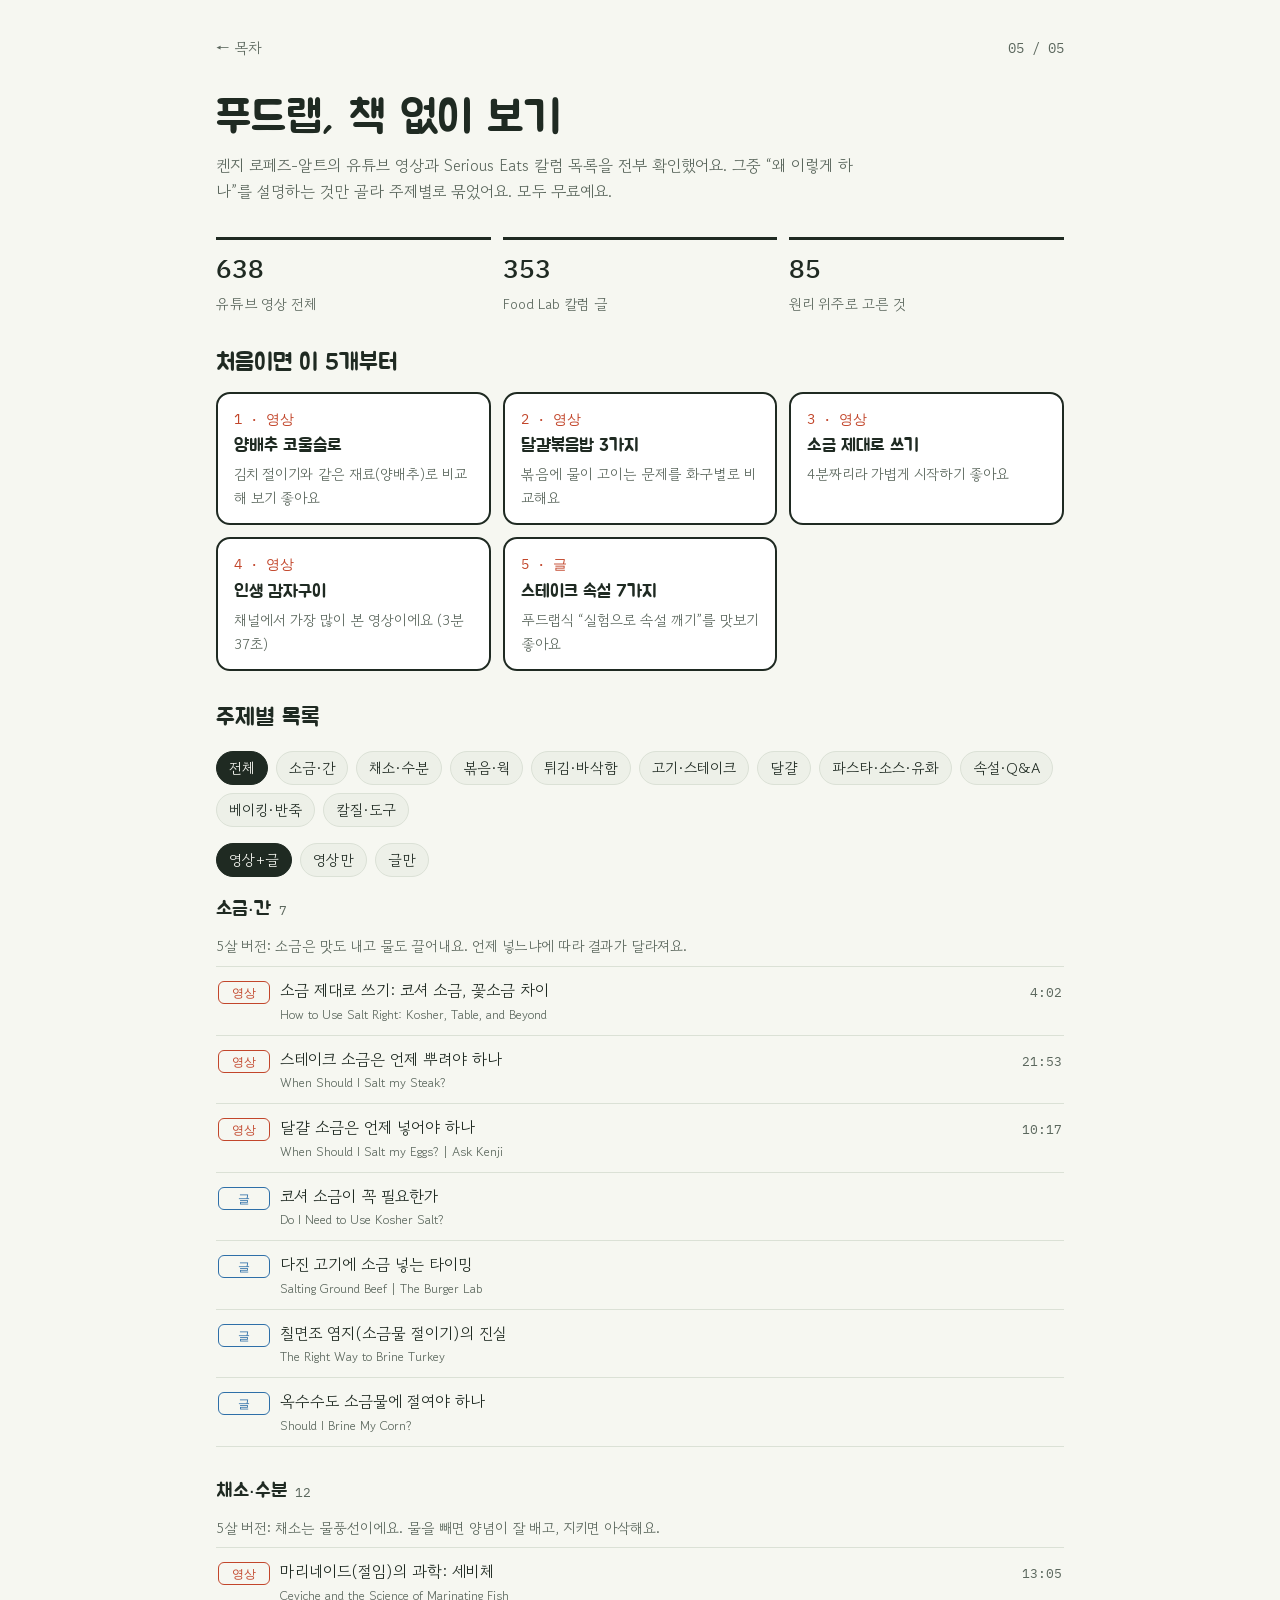
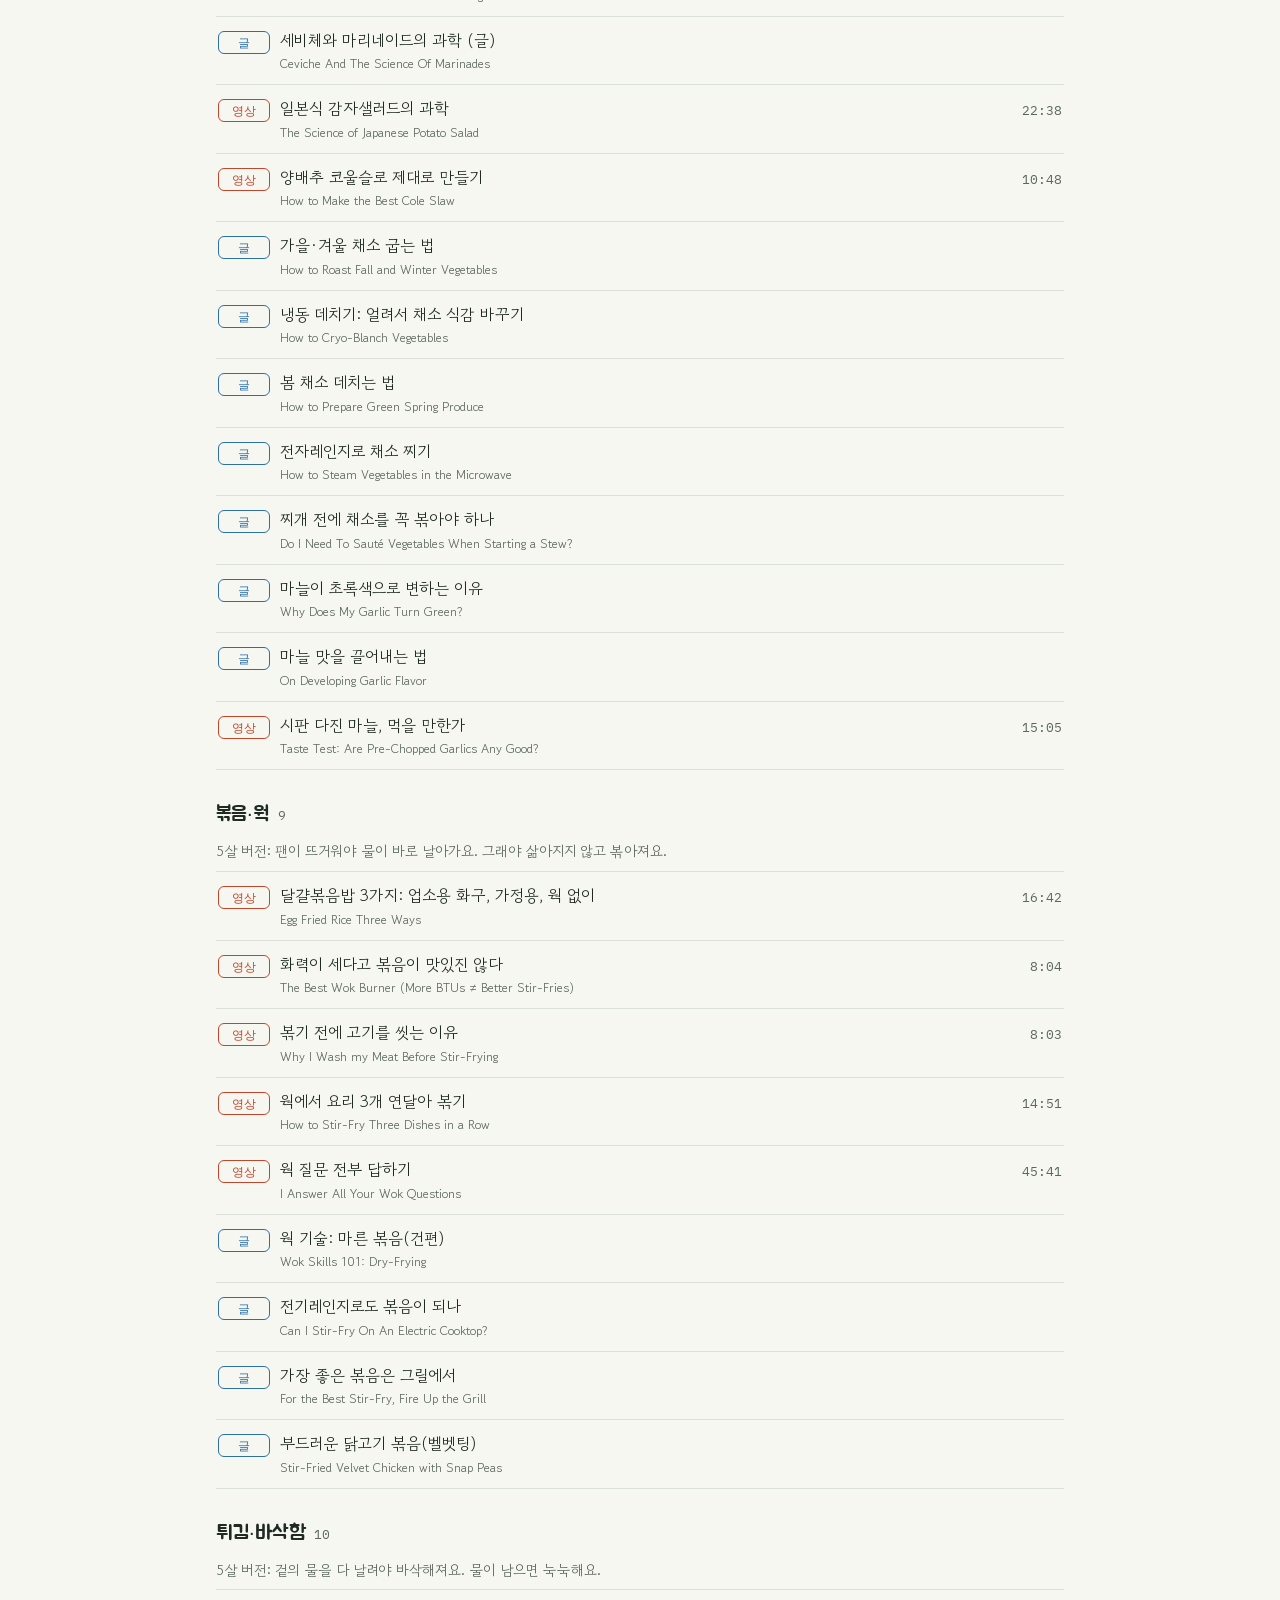
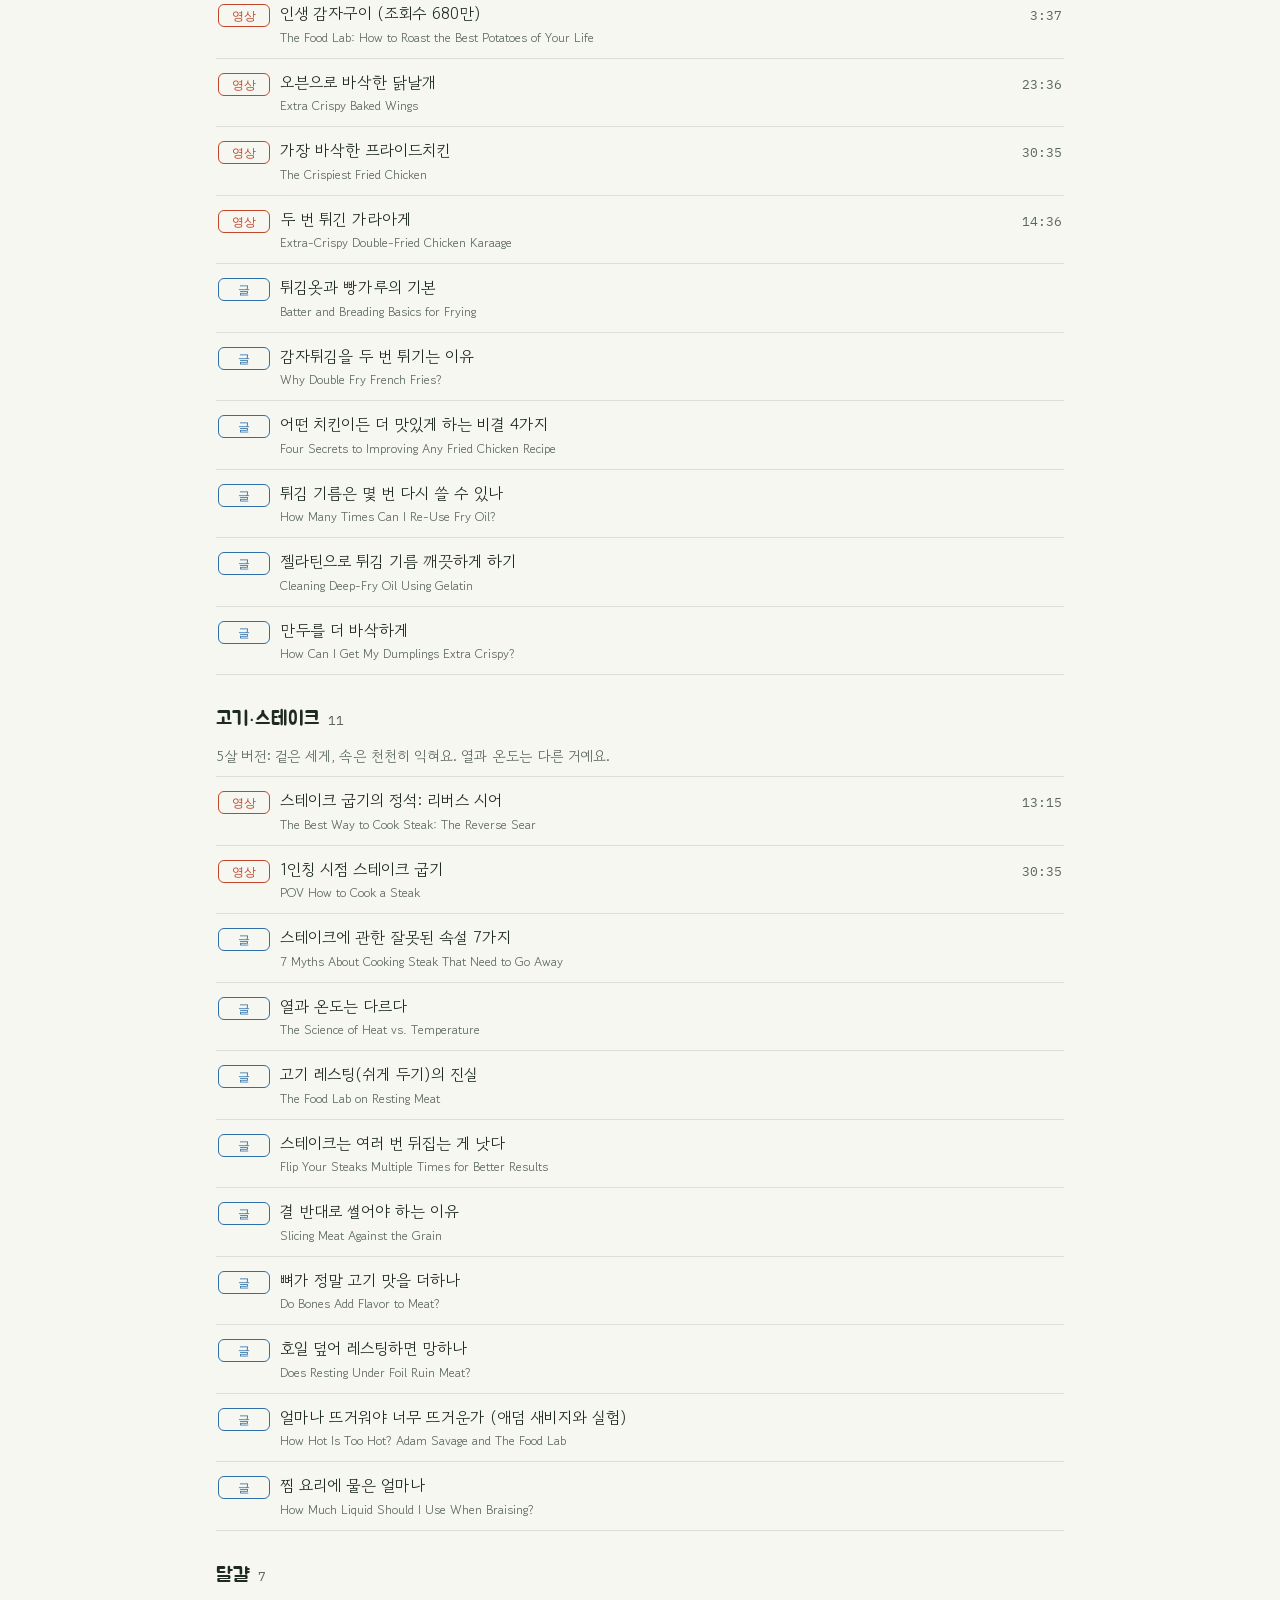
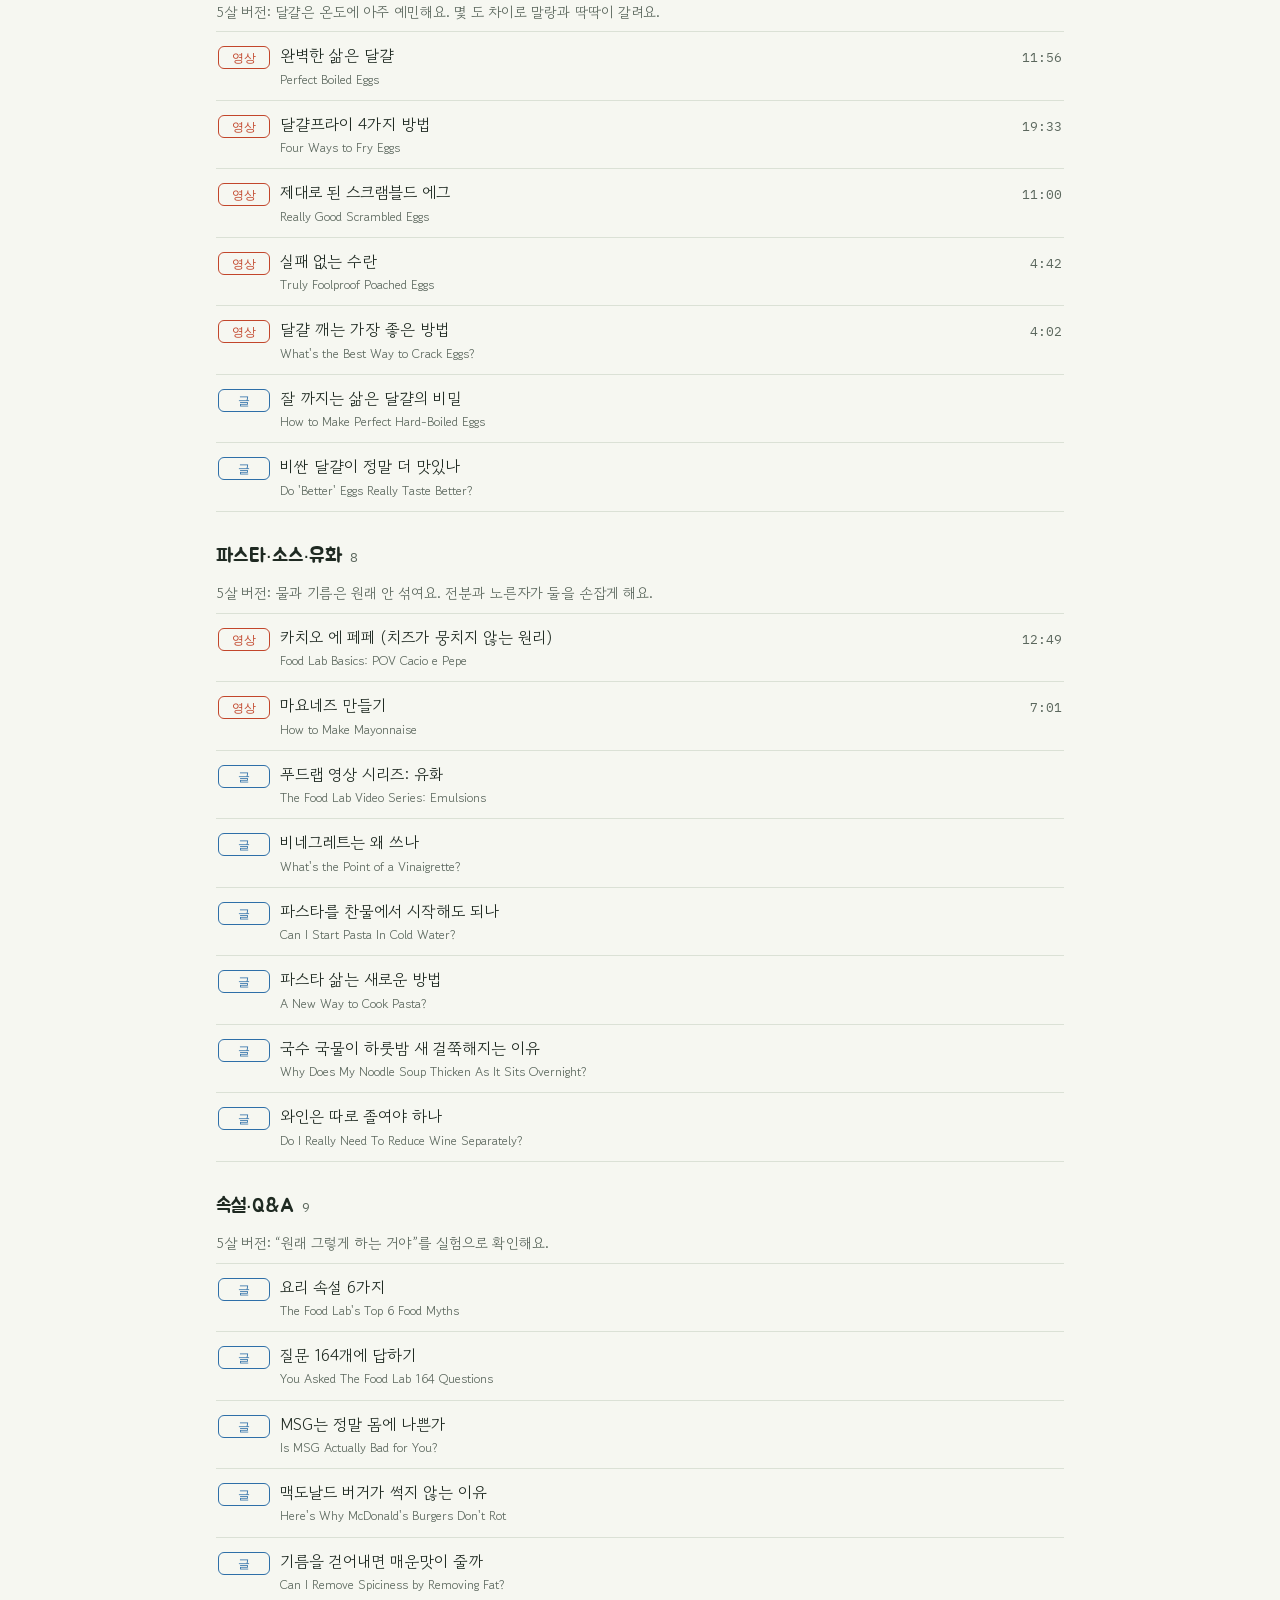
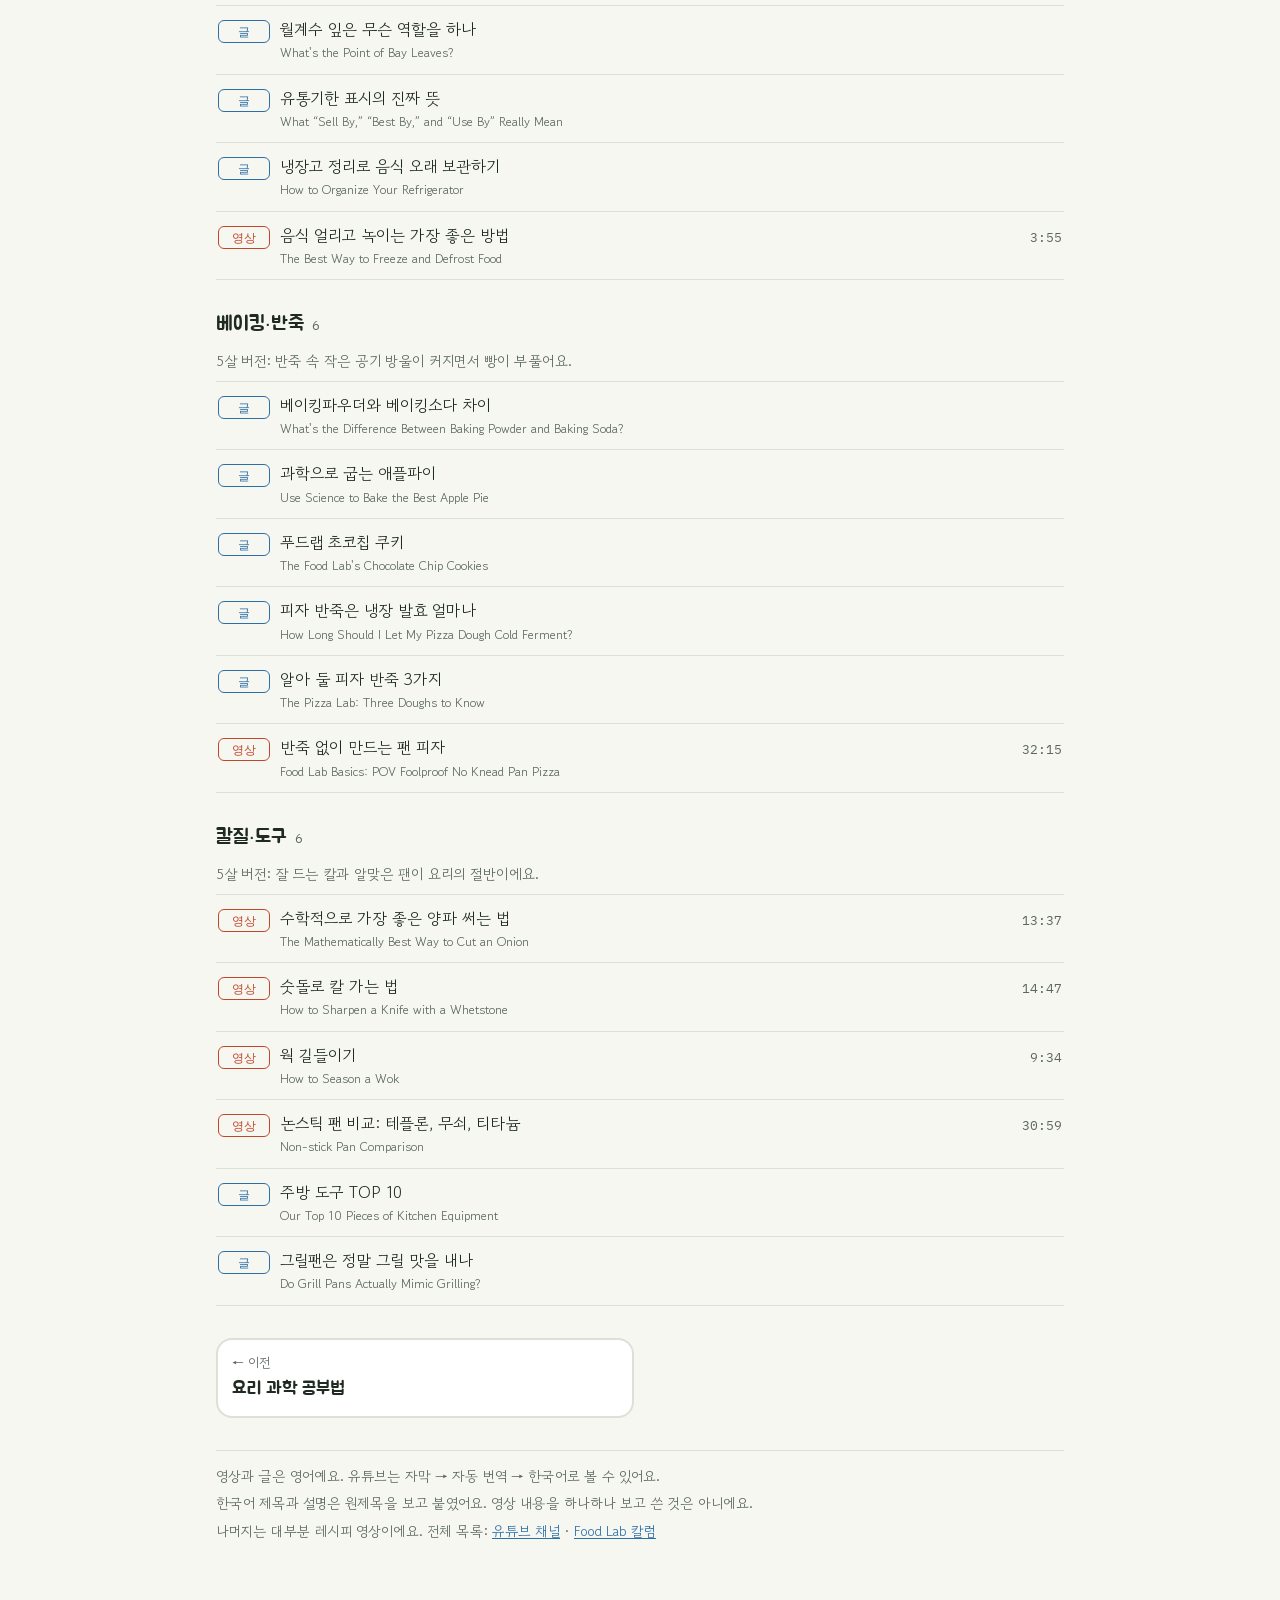
==== foodlab-map.html @ 2b9cdf07 "Turn notes into an ELI5 food science site" ====
<!doctype html>
<html lang="ko">
<head>
<meta charset="utf-8">
<meta name="viewport" content="width=device-width, initial-scale=1, viewport-fit=cover">
<title>푸드랩 무료 지도</title>
<meta name="description" content="켄지 로페즈-알트의 무료 영상과 Food Lab 칼럼 중 원리 설명 85개를 주제별로 정리했어요.">
<link rel="stylesheet" href="https://fonts.googleapis.com/css2?family=Jua&family=Gowun+Dodum&family=IBM+Plex+Mono:wght@400;500&display=swap">
<link rel="stylesheet" href="assets/site.css">
<style>
/* Layout: lab notebook — stat strip, starter shelf, then a filterable index of principle-first items */
:root {
  --bg: #f6f7f1;
  --paper: #ffffff;
  --ink: #1f2a22;
  --soft: #5b675d;
  --line: #dbe1d6;
  --accent: #c2462b;
  --video: #c2462b;
  --article: #2e6fa8;
  --chip: #edf0e8;
  --display: "Jua", "Apple SD Gothic Neo", "Malgun Gothic", sans-serif;
  --body: "Gowun Dodum", "Apple SD Gothic Neo", "Malgun Gothic", sans-serif;
  --mono: "IBM Plex Mono", ui-monospace, Menlo, monospace;
}
@media (prefers-color-scheme: dark) {
  :root:not([data-theme="light"]) {
    --bg: #131813; --paper: #1b211c; --ink: #e9efe7; --soft: #a3b0a4; --line: #2c352d;
    --accent: #f07a5c; --video: #f07a5c; --article: #6eaee6; --chip: #242c25; color-scheme: dark;
  }
}
:root[data-theme="dark"] {
  --bg: #131813; --paper: #1b211c; --ink: #e9efe7; --soft: #a3b0a4; --line: #2c352d;
  --accent: #f07a5c; --video: #f07a5c; --article: #6eaee6; --chip: #242c25; color-scheme: dark;
}
body { background: var(--bg); color: var(--ink); font-family: var(--body); font-size: 1rem; line-height: 1.65; }
.wrap {
  max-width: 880px; margin: 0 auto; padding-block: 36px 64px;
  padding-left: max(16px, env(safe-area-inset-left, 0px));
  padding-right: max(16px, env(safe-area-inset-right, 0px));
  display: flex; flex-direction: column; gap: 32px;
}
h1 { font-family: var(--display); font-weight: 400; font-size: clamp(2rem, 6vw, 2.8rem); line-height: 1.2; margin: 0; text-wrap: balance; }
h2 { font-family: var(--display); font-weight: 400; font-size: 1.5rem; margin: 0; }
.lede { margin: 6px 0 0; color: var(--soft); max-width: 40em; }
.stats { display: grid; grid-template-columns: repeat(3, minmax(0, 1fr)); gap: 12px; }
.stat { border-top: 3px solid var(--ink); padding-top: 8px; }
.stat b { display: block; font-family: var(--mono); font-size: 1.6rem; font-weight: 500; font-variant-numeric: tabular-nums; }
.stat span { color: var(--soft); font-size: .9rem; }
.starter { display: grid; grid-template-columns: repeat(auto-fit, minmax(240px, 1fr)); gap: 12px; }
.starter a { background: var(--paper); border: 2px solid var(--ink); border-radius: 14px; padding: 14px 16px; text-decoration: none; color: var(--ink); display: flex; flex-direction: column; gap: 4px; min-width: 0; }
.starter a:hover, .starter a:focus-visible { border-color: var(--accent); outline: none; }
.starter .n { font-family: var(--mono); color: var(--accent); font-size: .85rem; }
.starter .t { font-family: var(--display); font-size: 1.15rem; line-height: 1.3; }
.starter .why { color: var(--soft); font-size: .9rem; }
.filters { display: flex; flex-wrap: wrap; gap: 8px; }
.filters button { font: inherit; font-size: .92rem; border: 1.5px solid var(--line); background: var(--chip); color: var(--ink); border-radius: 999px; padding: 4px 12px; cursor: pointer; }
.filters button[aria-pressed="true"] { background: var(--ink); color: var(--bg); border-color: var(--ink); }
.filters button:focus-visible { outline: 2px solid var(--accent); outline-offset: 2px; }
.types { display: flex; gap: 8px; flex-wrap: wrap; }
.cat { display: flex; flex-direction: column; gap: 8px; }
.cat h3 { font-family: var(--display); font-weight: 400; font-size: 1.25rem; margin: 0; display: flex; gap: 8px; align-items: baseline; }
.cat h3 small { font-family: var(--mono); color: var(--soft); font-size: .8rem; }
.cat .hint { margin: 0; color: var(--soft); font-size: .9rem; }
ul.items { list-style: none; margin: 0; padding: 0; border-top: 1px solid var(--line); }
ul.items li { border-bottom: 1px solid var(--line); }
ul.items a { display: grid; grid-template-columns: 52px minmax(0, 1fr) auto; gap: 10px; align-items: baseline; padding: 10px 2px; text-decoration: none; color: var(--ink); }
ul.items a:hover .ko, ul.items a:focus-visible .ko { color: var(--accent); }
ul.items a:focus-visible { outline: 2px solid var(--accent); outline-offset: -2px; }
.badge { font-family: var(--mono); font-size: .72rem; letter-spacing: .04em; text-align: center; border-radius: 6px; padding: 1px 0; }
.badge.v { color: var(--video); border: 1.5px solid var(--video); }
.badge.a { color: var(--article); border: 1.5px solid var(--article); }
.ko { font-size: 1rem; display: block; }
.en { font-size: .8rem; color: var(--soft); display: block; overflow-wrap: anywhere; }
.dur { font-family: var(--mono); font-size: .8rem; color: var(--soft); font-variant-numeric: tabular-nums; white-space: nowrap; }
.empty { color: var(--soft); }
.notes { font-size: .88rem; color: var(--soft); border-top: 1px solid var(--line); padding-top: 14px; display: flex; flex-direction: column; gap: 4px; }
.notes p { margin: 0; }
.notes a { color: var(--article); }
@media (max-width: 480px) { .stats { grid-template-columns: 1fr 1fr 1fr; } .stat b { font-size: 1.25rem; } }
</style>
</head>
<body>
<div class="wrap">
  <nav class="topnav"><a href="./">← 목차</a><span class="no">05 / 05</span></nav>

  <header>
    <h1>푸드랩, 책 없이 보기</h1>
    <p class="lede">켄지 로페즈-알트의 유튜브 영상과 Serious Eats 칼럼 목록을 전부 확인했어요. 그중 “왜 이렇게 하나”를 설명하는 것만 골라 주제별로 묶었어요. 모두 무료예요.</p>
  </header>

  <section class="stats" aria-label="확인한 범위">
    <div class="stat"><b>638</b><span>유튜브 영상 전체</span></div>
    <div class="stat"><b>353</b><span>Food Lab 칼럼 글</span></div>
    <div class="stat"><b id="picked">0</b><span>원리 위주로 고른 것</span></div>
  </section>

  <section style="display:flex;flex-direction:column;gap:12px">
    <h2>처음이면 이 5개부터</h2>
    <div class="starter" id="starter"></div>
  </section>

  <section style="display:flex;flex-direction:column;gap:16px">
    <h2>주제별 목록</h2>
    <div class="filters" id="cats" role="group" aria-label="주제 고르기"></div>
    <div class="filters types" id="types" role="group" aria-label="형태 고르기"></div>
    <div id="list" style="display:flex;flex-direction:column;gap:28px"></div>
  </section>

  <nav class="pager" aria-label="앞뒤 페이지">
    <a href="study.html"><small>← 이전</small><span>요리 과학 공부법</span></a>
  </nav>

  <footer class="notes">
    <p>영상과 글은 영어예요. 유튜브는 자막 → 자동 번역 → 한국어로 볼 수 있어요.</p>
    <p>한국어 제목과 설명은 원제목을 보고 붙였어요. 영상 내용을 하나하나 보고 쓴 것은 아니에요.</p>
    <p>나머지는 대부분 레시피 영상이에요. 전체 목록: <a href="https://www.youtube.com/@JKenjiLopezAlt/videos" target="_blank" rel="noopener">유튜브 채널</a> · <a href="https://www.seriouseats.com/the-food-lab-5118015" target="_blank" rel="noopener">Food Lab 칼럼</a></p>
  </footer>
</div>

<script>
const CATS = {
  salt:   ["소금·간", "5살 버전: 소금은 맛도 내고 물도 끌어내요. 언제 넣느냐에 따라 결과가 달라져요."],
  veg:    ["채소·수분", "5살 버전: 채소는 물풍선이에요. 물을 빼면 양념이 잘 배고, 지키면 아삭해요."],
  stir:   ["볶음·웍", "5살 버전: 팬이 뜨거워야 물이 바로 날아가요. 그래야 삶아지지 않고 볶아져요."],
  crisp:  ["튀김·바삭함", "5살 버전: 겉의 물을 다 날려야 바삭해져요. 물이 남으면 눅눅해요."],
  meat:   ["고기·스테이크", "5살 버전: 겉은 세게, 속은 천천히 익혀요. 열과 온도는 다른 거예요."],
  egg:    ["달걀", "5살 버전: 달걀은 온도에 아주 예민해요. 몇 도 차이로 말랑과 딱딱이 갈려요."],
  pasta:  ["파스타·소스·유화", "5살 버전: 물과 기름은 원래 안 섞여요. 전분과 노른자가 둘을 손잡게 해요."],
  myth:   ["속설·Q&A", "5살 버전: “원래 그렇게 하는 거야”를 실험으로 확인해요."],
  bake:   ["베이킹·반죽", "5살 버전: 반죽 속 작은 공기 방울이 커지면서 빵이 부풀어요."],
  tools:  ["칼질·도구", "5살 버전: 잘 드는 칼과 알맞은 팬이 요리의 절반이에요."]
};
// [type v/a, cat, 한국어, 원제, id(영상)/slug(글), 길이]
const ITEMS = [
  ["v","salt","소금 제대로 쓰기: 코셔 소금, 꽃소금 차이","How to Use Salt Right: Kosher, Table, and Beyond","yprH4DRHI0c","4:02"],
  ["v","salt","스테이크 소금은 언제 뿌려야 하나","When Should I Salt my Steak?","DtCqblM6Syg","21:53"],
  ["v","salt","달걀 소금은 언제 넣어야 하나","When Should I Salt my Eggs? | Ask Kenji","SZ6L1PVRjIk","10:17"],
  ["a","salt","코셔 소금이 꼭 필요한가","Do I Need to Use Kosher Salt?","ask-the-food-lab-do-i-need-to-use-kosher-salt"],
  ["a","salt","다진 고기에 소금 넣는 타이밍","Salting Ground Beef | The Burger Lab","the-burger-lab-salting-ground-beef"],
  ["a","salt","칠면조 염지(소금물 절이기)의 진실","The Right Way to Brine Turkey","the-food-lab-the-truth-about-brining-turkey-thanksgiving"],
  ["a","salt","옥수수도 소금물에 절여야 하나","Should I Brine My Corn?","ask-the-food-lab-should-i-brine-my-corn"],

  ["v","veg","마리네이드(절임)의 과학: 세비체","Ceviche and the Science of Marinating Fish","GDH6Xyzi_2Q","13:05"],
  ["a","veg","세비체와 마리네이드의 과학 (글)","Ceviche And The Science Of Marinades","the-food-lab-ceviche-and-the-science-of-marin"],
  ["v","veg","일본식 감자샐러드의 과학","The Science of Japanese Potato Salad","8o2NWYiLN8I","22:38"],
  ["v","veg","양배추 코울슬로 제대로 만들기","How to Make the Best Cole Slaw","7Me9AbpaPC0","10:48"],
  ["a","veg","가을·겨울 채소 굽는 법","How to Roast Fall and Winter Vegetables","the-food-lab-how-to-roast-vegetables"],
  ["a","veg","냉동 데치기: 얼려서 채소 식감 바꾸기","How to Cryo-Blanch Vegetables","how-to-cryo-blanch-vegetables-green-beans"],
  ["a","veg","봄 채소 데치는 법","How to Prepare Green Spring Produce","food-lab-spring-produce-how-to-blanch"],
  ["a","veg","전자레인지로 채소 찌기","How to Steam Vegetables in the Microwave","how-to-steam-vegetables-in-the-microwave"],
  ["a","veg","찌개 전에 채소를 꼭 볶아야 하나","Do I Need To Sauté Vegetables When Starting a Stew?","ask-the-food-lab-do-i-need-to-saute-vegetables-when-starting-a-stew"],
  ["a","veg","마늘이 초록색으로 변하는 이유","Why Does My Garlic Turn Green?","ask-the-food-lab-why-does-my-garlic-turn-green"],
  ["a","veg","마늘 맛을 끌어내는 법","On Developing Garlic Flavor","ask-the-food-lab-on-developing-garlic-flavor"],
  ["v","veg","시판 다진 마늘, 먹을 만한가","Taste Test: Are Pre-Chopped Garlics Any Good?","vG-NsFXNYUw","15:05"],

  ["v","stir","달걀볶음밥 3가지: 업소용 화구, 가정용, 웍 없이","Egg Fried Rice Three Ways","u2MJzEuI0vI","16:42"],
  ["v","stir","화력이 세다고 볶음이 맛있진 않다","The Best Wok Burner (More BTUs ≠ Better Stir-Fries)","cpoSvprBJpE","8:04"],
  ["v","stir","볶기 전에 고기를 씻는 이유","Why I Wash my Meat Before Stir-Frying","SGP36xcUnOs","8:03"],
  ["v","stir","웍에서 요리 3개 연달아 볶기","How to Stir-Fry Three Dishes in a Row","uYJCOI1fJQY","14:51"],
  ["v","stir","웍 질문 전부 답하기","I Answer All Your Wok Questions","bXwLmZBa0Lo","45:41"],
  ["a","stir","웍 기술: 마른 볶음(건편)","Wok Skills 101: Dry-Frying","wok-skills-102-how-to-dry-fry-in-a-wok"],
  ["a","stir","전기레인지로도 볶음이 되나","Can I Stir-Fry On An Electric Cooktop?","ask-the-food-lab-can-i-stir-fry-on-an-electric-cooktop"],
  ["a","stir","가장 좋은 볶음은 그릴에서","For the Best Stir-Fry, Fire Up the Grill","the-food-lab-for-the-best-stir-fry-fire-up-the-grill"],
  ["a","stir","부드러운 닭고기 볶음(벨벳팅)","Stir-Fried Velvet Chicken with Snap Peas","the-food-lab-stir-fried-velvet-chicken-with-s"],

  ["v","crisp","인생 감자구이 (조회수 680만)","The Food Lab: How to Roast the Best Potatoes of Your Life","argKpeiKFfo","3:37"],
  ["v","crisp","오븐으로 바삭한 닭날개","Extra Crispy Baked Wings","mh2AXh1eRmE","23:36"],
  ["v","crisp","가장 바삭한 프라이드치킨","The Crispiest Fried Chicken","n5nKYqvu29w","30:35"],
  ["v","crisp","두 번 튀긴 가라아게","Extra-Crispy Double-Fried Chicken Karaage","JbOAp_akVbs","14:36"],
  ["a","crisp","튀김옷과 빵가루의 기본","Batter and Breading Basics for Frying","the-food-lab-batter-breading-deep-fry"],
  ["a","crisp","감자튀김을 두 번 튀기는 이유","Why Double Fry French Fries?","the-burger-lab-why-double-fry-french-fries"],
  ["a","crisp","어떤 치킨이든 더 맛있게 하는 비결 4가지","Four Secrets to Improving Any Fried Chicken Recipe","four-secrets-for-better-fried-chicken"],
  ["a","crisp","튀김 기름은 몇 번 다시 쓸 수 있나","How Many Times Can I Re-Use Fry Oil?","ask-the-food-lab-how-many-times-can-i-reuse-fry-oil"],
  ["a","crisp","젤라틴으로 튀김 기름 깨끗하게 하기","Cleaning Deep-Fry Oil Using Gelatin","clean-cooking-oil-with-gelatin-technique"],
  ["a","crisp","만두를 더 바삭하게","How Can I Get My Dumplings Extra Crispy?","ask-the-food-lab-how-can-i-get-my-dumplings-e"],

  ["v","meat","스테이크 굽기의 정석: 리버스 시어","The Best Way to Cook Steak: The Reverse Sear","pO8TUuSv7HA","13:15"],
  ["v","meat","1인칭 시점 스테이크 굽기","POV How to Cook a Steak","INiAM1u925E","30:35"],
  ["a","meat","스테이크에 관한 잘못된 속설 7가지","7 Myths About Cooking Steak That Need to Go Away","old-wives-tales-about-cooking-steak"],
  ["a","meat","열과 온도는 다르다","The Science of Heat vs. Temperature","the-food-lab-fundamentals-science-of-heat-versus-temperature"],
  ["a","meat","고기 레스팅(쉬게 두기)의 진실","The Food Lab on Resting Meat","how-to-have-juicy-meats-steaks-the-food-lab-the-importance-of-resting-grilling"],
  ["a","meat","스테이크는 여러 번 뒤집는 게 낫다","Flip Your Steaks Multiple Times for Better Results","the-food-lab-flip-your-steaks-and-burgers-multiple-times-for-better-results"],
  ["a","meat","결 반대로 썰어야 하는 이유","Slicing Meat Against the Grain","why-should-you-cut-meat-steak-against-the-grain"],
  ["a","meat","뼈가 정말 고기 맛을 더하나","Do Bones Add Flavor to Meat?","ask-the-food-lab-do-bones-add-flavor-to-meat-beef"],
  ["a","meat","호일 덮어 레스팅하면 망하나","Does Resting Under Foil Ruin Meat?","ask-the-food-lab-does-resting-under-foil-ruin-meat"],
  ["a","meat","얼마나 뜨거워야 너무 뜨거운가 (애덤 새비지와 실험)","How Hot Is Too Hot? Adam Savage and The Food Lab","how-hot-is-too-hot-steak-searing-adam-savage-tested"],
  ["a","meat","찜 요리에 물은 얼마나","How Much Liquid Should I Use When Braising?","ask-the-food-lab-how-much-liquid-braising"],

  ["v","egg","완벽한 삶은 달걀","Perfect Boiled Eggs","hb0Elaa6gxY","11:56"],
  ["v","egg","달걀프라이 4가지 방법","Four Ways to Fry Eggs","bTJaztklvew","19:33"],
  ["v","egg","제대로 된 스크램블드 에그","Really Good Scrambled Eggs","CXTnq7srJRs","11:00"],
  ["v","egg","실패 없는 수란","Truly Foolproof Poached Eggs","S60GxA9JpLk","4:42"],
  ["v","egg","달걀 깨는 가장 좋은 방법","What's the Best Way to Crack Eggs?","8EN8leHe0uY","4:02"],
  ["a","egg","잘 까지는 삶은 달걀의 비밀","How to Make Perfect Hard-Boiled Eggs","the-secrets-to-peeling-hard-boiled-eggs"],
  ["a","egg","비싼 달걀이 정말 더 맛있나","Do 'Better' Eggs Really Taste Better?","what-are-the-best-eggs"],

  ["v","pasta","카치오 에 페페 (치즈가 뭉치지 않는 원리)","Food Lab Basics: POV Cacio e Pepe","P6QWoOQMvE8","12:49"],
  ["v","pasta","마요네즈 만들기","How to Make Mayonnaise","9TnIeYc2CWU","7:01"],
  ["a","pasta","푸드랩 영상 시리즈: 유화","The Food Lab Video Series: Emulsions","food-lab-video-episode-3-emulsions"],
  ["a","pasta","비네그레트는 왜 쓰나","What's the Point of a Vinaigrette?","salad-dressings-vinaigrettes-the-food-lab"],
  ["a","pasta","파스타를 찬물에서 시작해도 되나","Can I Start Pasta In Cold Water?","ask-the-food-lab-can-i-start-pasta-in-cold-water"],
  ["a","pasta","파스타 삶는 새로운 방법","A New Way to Cook Pasta?","how-to-cook-pasta-salt-water-boiling-tips-the-food-lab"],
  ["a","pasta","국수 국물이 하룻밤 새 걸쭉해지는 이유","Why Does My Noodle Soup Thicken As It Sits Overnight?","ask-the-food-lab-noodle-soup"],
  ["a","pasta","와인은 따로 졸여야 하나","Do I Really Need To Reduce Wine Separately?","ask-the-food-lab-do-i-really-need-to-reduce-w"],

  ["a","myth","요리 속설 6가지","The Food Lab's Top 6 Food Myths","the-food-labs-top-food-myths"],
  ["a","myth","질문 164개에 답하기","You Asked The Food Lab 164 Questions","the-food-lab-answers-questions-about-food-science"],
  ["a","myth","MSG는 정말 몸에 나쁜가","Is MSG Actually Bad for You?","ask-the-food-lab-the-truth-about-msg"],
  ["a","myth","맥도날드 버거가 썩지 않는 이유","Here's Why McDonald's Burgers Don't Rot","the-food-lab-why-mcdonalds-burgers-never-rot"],
  ["a","myth","기름을 걷어내면 매운맛이 줄까","Can I Remove Spiciness by Removing Fat?","ask-the-food-lab-can-i-remove-heat-by-removing-fat"],
  ["a","myth","월계수 잎은 무슨 역할을 하나","What's the Point of Bay Leaves?","ask-the-food-lab-whats-the-point-of-bay-leaves"],
  ["a","myth","유통기한 표시의 진짜 뜻","What “Sell By,” “Best By,” and “Use By” Really Mean","sell-by-best-by-use-by-food-labels-11926053"],
  ["a","myth","냉장고 정리로 음식 오래 보관하기","How to Organize Your Refrigerator","how-to-organize-refrigerator-efficient-safe-food-storage"],
  ["v","myth","음식 얼리고 녹이는 가장 좋은 방법","The Best Way to Freeze and Defrost Food","iP1ihDLKoV0","3:55"],

  ["a","bake","베이킹파우더와 베이킹소다 차이","What's the Difference Between Baking Powder and Baking Soda?","what-is-the-difference-between-baking-powder-and-baking-soda-in-pancakes"],
  ["a","bake","과학으로 굽는 애플파이","Use Science to Bake the Best Apple Pie","the-food-lab-redux-science-apple-pie-thanksgiving"],
  ["a","bake","푸드랩 초코칩 쿠키","The Food Lab's Chocolate Chip Cookies","the-food-lab-best-chocolate-chip-cookie-recipe"],
  ["a","bake","피자 반죽은 냉장 발효 얼마나","How Long Should I Let My Pizza Dough Cold Ferment?","the-pizza-lab-how-long-should-i-let-my-dough-cold-ferment"],
  ["a","bake","알아 둘 피자 반죽 3가지","The Pizza Lab: Three Doughs to Know","the-pizza-lab-three-doughs-to-know"],
  ["v","bake","반죽 없이 만드는 팬 피자","Food Lab Basics: POV Foolproof No Knead Pan Pizza","HukqEjCPkhU","32:15"],

  ["v","tools","수학적으로 가장 좋은 양파 써는 법","The Mathematically Best Way to Cut an Onion","rkMldsRcx0E","13:37"],
  ["v","tools","숫돌로 칼 가는 법","How to Sharpen a Knife with a Whetstone","ixCnCvDUKQ8","14:47"],
  ["v","tools","웍 길들이기","How to Season a Wok","3kdkPUmrc20","9:34"],
  ["v","tools","논스틱 팬 비교: 테플론, 무쇠, 티타늄","Non-stick Pan Comparison","aXmKAsE3_Ec","30:59"],
  ["a","tools","주방 도구 TOP 10","Our Top 10 Pieces of Kitchen Equipment","the-ten-best-kitchen-tools-gadgets-gear"],
  ["a","tools","그릴팬은 정말 그릴 맛을 내나","Do Grill Pans Actually Mimic Grilling?","ask-the-food-lab-do-grill-pans-actually-mimic-grilling"]
];
const STARTER = [
  ["v","7Me9AbpaPC0","양배추 코울슬로","김치 절이기와 같은 재료(양배추)로 비교해 보기 좋아요"],
  ["v","u2MJzEuI0vI","달걀볶음밥 3가지","볶음에 물이 고이는 문제를 화구별로 비교해요"],
  ["v","yprH4DRHI0c","소금 제대로 쓰기","4분짜리라 가볍게 시작하기 좋아요"],
  ["v","argKpeiKFfo","인생 감자구이","채널에서 가장 많이 본 영상이에요 (3분 37초)"],
  ["a","old-wives-tales-about-cooking-steak","스테이크 속설 7가지","푸드랩식 “실험으로 속설 깨기”를 맛보기 좋아요"]
];
const href = (t, id) => t === "v" ? "https://www.youtube.com/watch?v=" + id : "https://www.seriouseats.com/" + id;
const esc = s => s.replace(/[&<>"]/g, c => ({"&":"&amp;","<":"&lt;",">":"&gt;",'"':"&quot;"}[c]));

document.getElementById("picked").textContent = ITEMS.length;
document.getElementById("starter").innerHTML = STARTER.map((s, i) =>
  `<a href="${href(s[0], s[1])}" target="_blank" rel="noopener"><span class="n">${i + 1} · ${s[0] === "v" ? "영상" : "글"}</span><span class="t">${esc(s[2])}</span><span class="why">${esc(s[3])}</span></a>`).join("");

let cat = "all", type = "all";
try { cat = localStorage.getItem("fl-cat") || "all"; type = localStorage.getItem("fl-type") || "all"; } catch (e) {}
if (cat !== "all" && !CATS[cat]) cat = "all";

function chips() {
  const c = [["all", "전체"]].concat(Object.entries(CATS).map(([k, v]) => [k, v[0]]));
  document.getElementById("cats").innerHTML = c.map(([k, l]) => `<button type="button" id="cat-${k}" data-c="${k}" aria-pressed="${k === cat}">${l}</button>`).join("");
  const t = [["all", "영상+글"], ["v", "영상만"], ["a", "글만"]];
  document.getElementById("types").innerHTML = t.map(([k, l]) => `<button type="button" id="type-${k}" data-t="${k}" aria-pressed="${k === type}">${l}</button>`).join("");
}
function render() {
  const keys = cat === "all" ? Object.keys(CATS) : [cat];
  const html = keys.map(k => {
    const rows = ITEMS.filter(r => r[1] === k && (type === "all" || r[0] === type));
    if (!rows.length) return "";
    return `<div class="cat"><h3>${CATS[k][0]} <small>${rows.length}</small></h3><p class="hint">${CATS[k][1]}</p><ul class="items">` +
      rows.map(r => `<li><a href="${href(r[0], r[4])}" target="_blank" rel="noopener"><span class="badge ${r[0]}">${r[0] === "v" ? "영상" : "글"}</span><span><span class="ko">${esc(r[2])}</span><span class="en">${esc(r[3])}</span></span><span class="dur">${r[5] || ""}</span></a></li>`).join("") +
      `</ul></div>`;
  }).join("");
  document.getElementById("list").innerHTML = html || `<p class="empty">이 조건에 맞는 항목이 없어요.</p>`;
}
document.getElementById("cats").addEventListener("click", e => {
  const b = e.target.closest("button"); if (!b) return;
  cat = b.dataset.c; try { localStorage.setItem("fl-cat", cat); } catch (x) {}
  chips(); render();
});
document.getElementById("types").addEventListener("click", e => {
  const b = e.target.closest("button"); if (!b) return;
  type = b.dataset.t; try { localStorage.setItem("fl-type", type); } catch (x) {}
  chips(); render();
});
chips(); render();
</script>
</body>
</html>
---- assets/site.css ----
/* Layout: picture-book column. Each page = big drawing + one short sentence. */
:root {
  --bg: #f7f9f2;
  --paper: #ffffff;
  --ink: #23301f;
  --soft: #5d6b57;
  --leaf: #7cb342;
  --leaf-dark: #4f7f24;
  --stem: #eef3d6;
  --chili: #d84a2f;
  --water: #3a8fd6;
  --water-soft: #d6e8f7;
  --salt: #ffffff;
  --salt-edge: #9aa5a0;
  --line: #d9e2cf;
  --display: "Jua", "Apple SD Gothic Neo", "Malgun Gothic", sans-serif;
  --body: "Gowun Dodum", "Apple SD Gothic Neo", "Malgun Gothic", sans-serif;
  --mono: "IBM Plex Mono", ui-monospace, Menlo, monospace;
  color-scheme: light;
}
@media (prefers-color-scheme: dark) {
  :root:not([data-theme="light"]) {
    --bg: #141a12; --paper: #1d251a; --ink: #eef3e6; --soft: #a9b8a2;
    --leaf: #8fc75a; --leaf-dark: #6aa33a; --stem: #3a4630; --chili: #ef6a4c;
    --water: #6cb2ef; --water-soft: #22384b; --salt: #f4f6f2; --salt-edge: #7d8a83; --line: #2f3a2a;
    color-scheme: dark;
  }
}
:root[data-theme="dark"] {
  --bg: #141a12; --paper: #1d251a; --ink: #eef3e6; --soft: #a9b8a2;
  --leaf: #8fc75a; --leaf-dark: #6aa33a; --stem: #3a4630; --chili: #ef6a4c;
  --water: #6cb2ef; --water-soft: #22384b; --salt: #f4f6f2; --salt-edge: #7d8a83; --line: #2f3a2a;
  color-scheme: dark;
}
*, *::before, *::after { box-sizing: border-box; }
html { padding-top: env(safe-area-inset-top, 0px); padding-bottom: env(safe-area-inset-bottom, 0px); }
body {
  margin: 0; background: var(--bg); color: var(--ink); font-family: var(--body);
  font-size: 1.05rem; line-height: 1.7;
}
img, svg { max-width: 100%; }
a { color: var(--water); }
a:focus-visible, button:focus-visible { outline: 2px solid var(--chili); outline-offset: 2px; }

.wrap {
  max-width: 720px; margin: 0 auto;
  padding-block: 20px 56px;
  padding-left: max(16px, env(safe-area-inset-left, 0px));
  padding-right: max(16px, env(safe-area-inset-right, 0px));
  display: flex; flex-direction: column; gap: 28px;
}
.topnav { display: flex; justify-content: space-between; align-items: center; gap: 12px; font-size: .92rem; }
.topnav a { text-decoration: none; color: var(--soft); }
.topnav a:hover { color: var(--ink); }
.topnav .no { font-family: var(--mono); color: var(--soft); font-size: .85rem; }

header.hero { text-align: center; display: flex; flex-direction: column; gap: 6px; }
.eyebrow { font-size: .85rem; letter-spacing: .08em; color: var(--soft); }
h1 { font-family: var(--display); font-weight: 400; font-size: clamp(2rem, 7vw, 3rem); line-height: 1.2; margin: 0; text-wrap: balance; }
h1 em { font-style: normal; color: var(--chili); }
h2 { font-family: var(--display); font-weight: 400; font-size: clamp(1.4rem, 5vw, 1.9rem); margin: 0; line-height: 1.3; text-wrap: balance; }
p { margin: 0; }

.page {
  background: var(--paper); border: 2px solid var(--line); border-radius: 24px;
  padding: 20px 20px 24px; display: flex; flex-direction: column; gap: 10px; align-items: center; text-align: center;
}
.page > svg { width: 100%; max-width: 560px; height: auto; }
.page p { max-width: 34em; color: var(--soft); }
.step { font-family: var(--display); color: var(--leaf-dark); font-size: 1rem; }
svg text { font-family: var(--display); }

.big-rule {
  font-family: var(--display); font-size: clamp(1.4rem, 5.5vw, 2rem); line-height: 1.35;
  background: var(--water); color: var(--paper); border-radius: 20px; padding: 18px 22px; text-align: center; text-wrap: balance;
}
.grid2, .grid3 { display: grid; gap: 12px; width: 100%; }
.grid2 { grid-template-columns: repeat(2, minmax(0, 1fr)); }
.grid3 { grid-template-columns: repeat(3, minmax(0, 1fr)); }
.grid2 figure, .grid3 figure { margin: 0; display: flex; flex-direction: column; align-items: center; gap: 4px; min-width: 0; }
figcaption { font-family: var(--display); font-size: 1.05rem; color: var(--ink); }
figure small { color: var(--soft); font-size: .88rem; line-height: 1.45; }
@media (max-width: 480px) {
  .grid3 { grid-template-columns: 1fr; }
  .grid3 svg { max-width: 220px; }
}

table.compare { width: 100%; border-collapse: collapse; font-size: .95rem; text-align: left; }
table.compare th, table.compare td { padding: 8px 10px; border-bottom: 1px solid var(--line); vertical-align: top; }
table.compare th { font-family: var(--display); font-weight: 400; color: var(--ink); }
.scroll-x { width: 100%; overflow-x: auto; }

.finale { text-align: center; display: flex; flex-direction: column; gap: 8px; align-items: center; }
.finale q { font-family: var(--display); font-size: clamp(1.4rem, 5.5vw, 2rem); quotes: "“" "”"; text-wrap: balance; }
.finale p { color: var(--soft); max-width: 34em; }

.pager { display: grid; grid-template-columns: repeat(2, minmax(0, 1fr)); gap: 12px; }
.pager a {
  border: 2px solid var(--line); border-radius: 16px; padding: 12px 14px; text-decoration: none; color: var(--ink);
  display: flex; flex-direction: column; gap: 2px; background: var(--paper);
}
.pager a:hover { border-color: var(--leaf); }
.pager small { color: var(--soft); font-size: .82rem; }
.pager span { font-family: var(--display); font-size: 1.1rem; }
.pager .next { text-align: right; grid-column: 2; }

footer.site { text-align: center; font-size: .85rem; color: var(--soft); display: flex; flex-direction: column; gap: 2px; }

.drip { animation: drip 2.4s ease-in infinite; }
.drip.d2 { animation-delay: .8s; } .drip.d3 { animation-delay: 1.6s; }
@keyframes drip { 0% { transform: translateY(0); opacity: 1; } 80% { opacity: 1; } 100% { transform: translateY(26px); opacity: 0; } }
.hop { animation: hop 3s ease-in-out infinite; }
@keyframes hop { 0%, 20% { transform: translateX(0); } 60%, 100% { transform: translateX(120px); } }
.steam { animation: steam 2.6s ease-out infinite; }
.steam.s2 { animation-delay: .9s; } .steam.s3 { animation-delay: 1.7s; }
@keyframes steam { 0% { transform: translateY(0); opacity: .9; } 100% { transform: translateY(-22px); opacity: 0; } }
@media (prefers-reduced-motion: reduce) { .drip, .hop, .steam { animation: none; } }
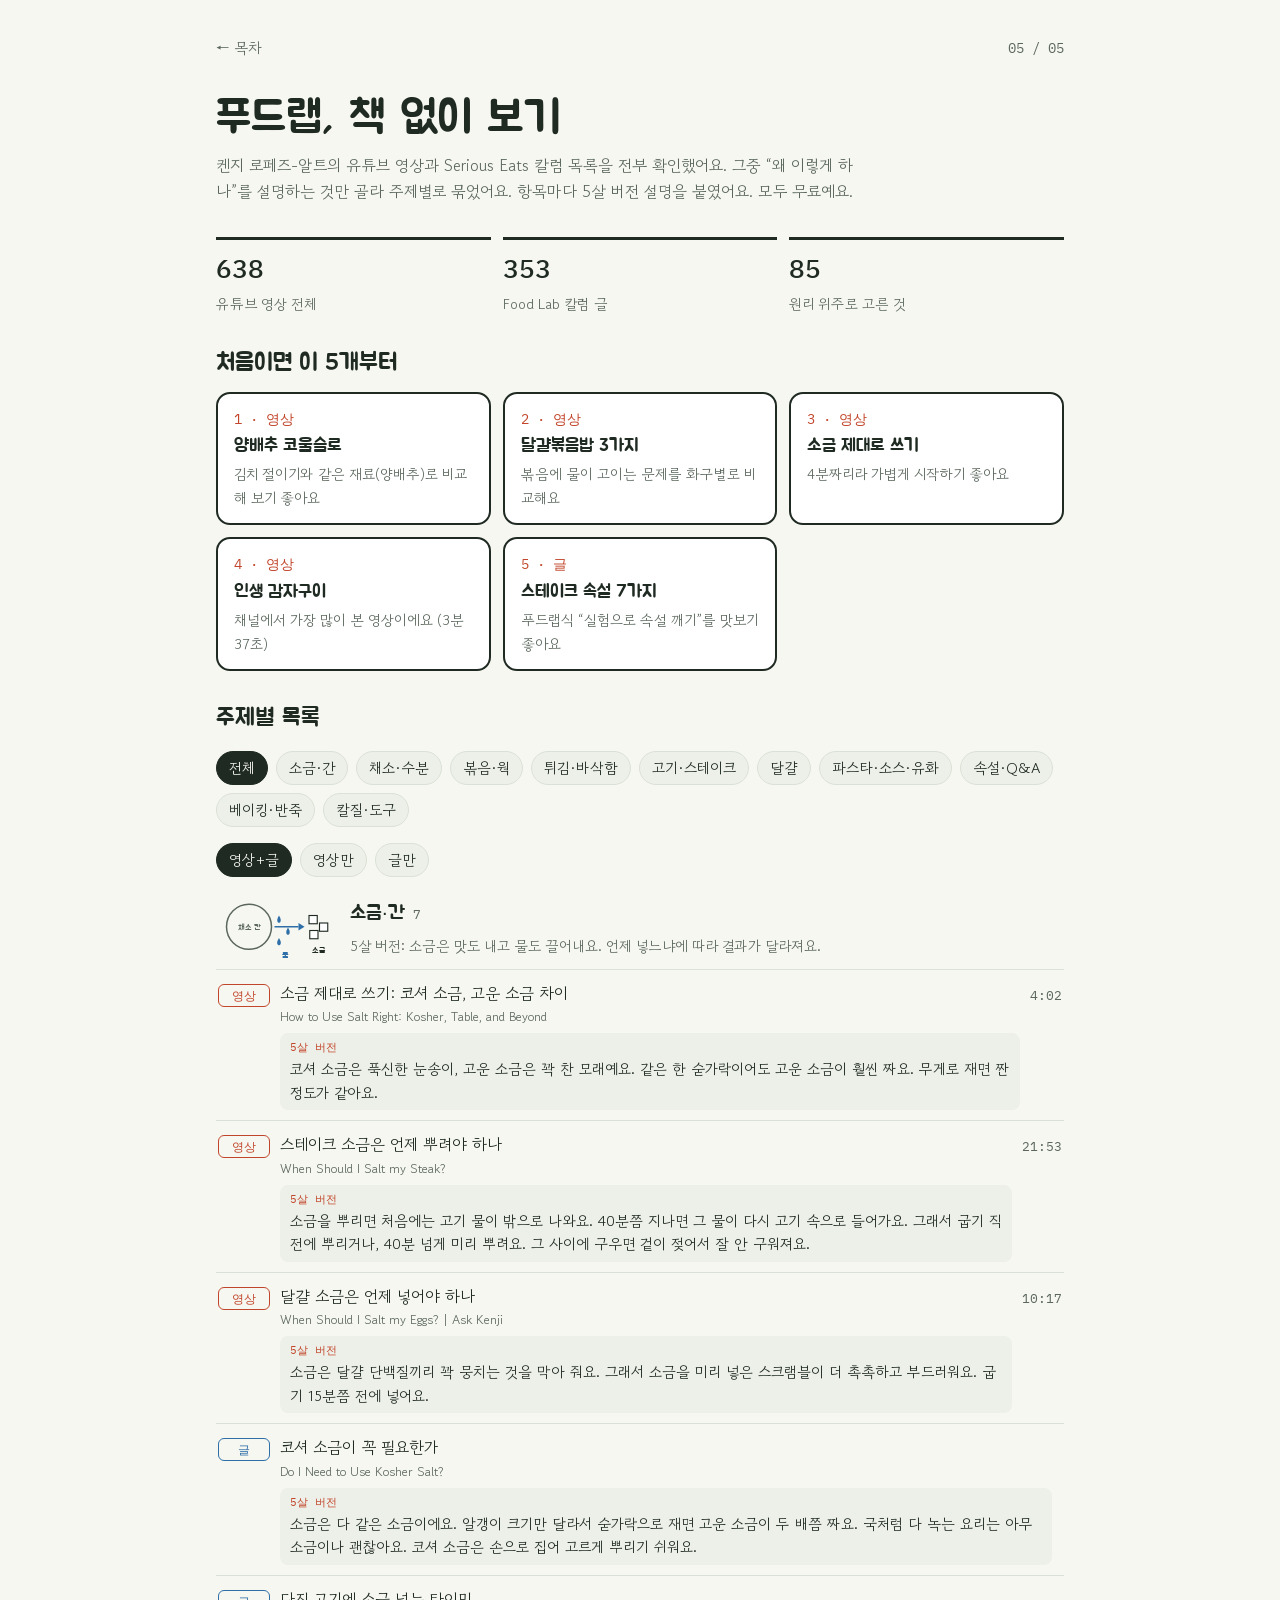
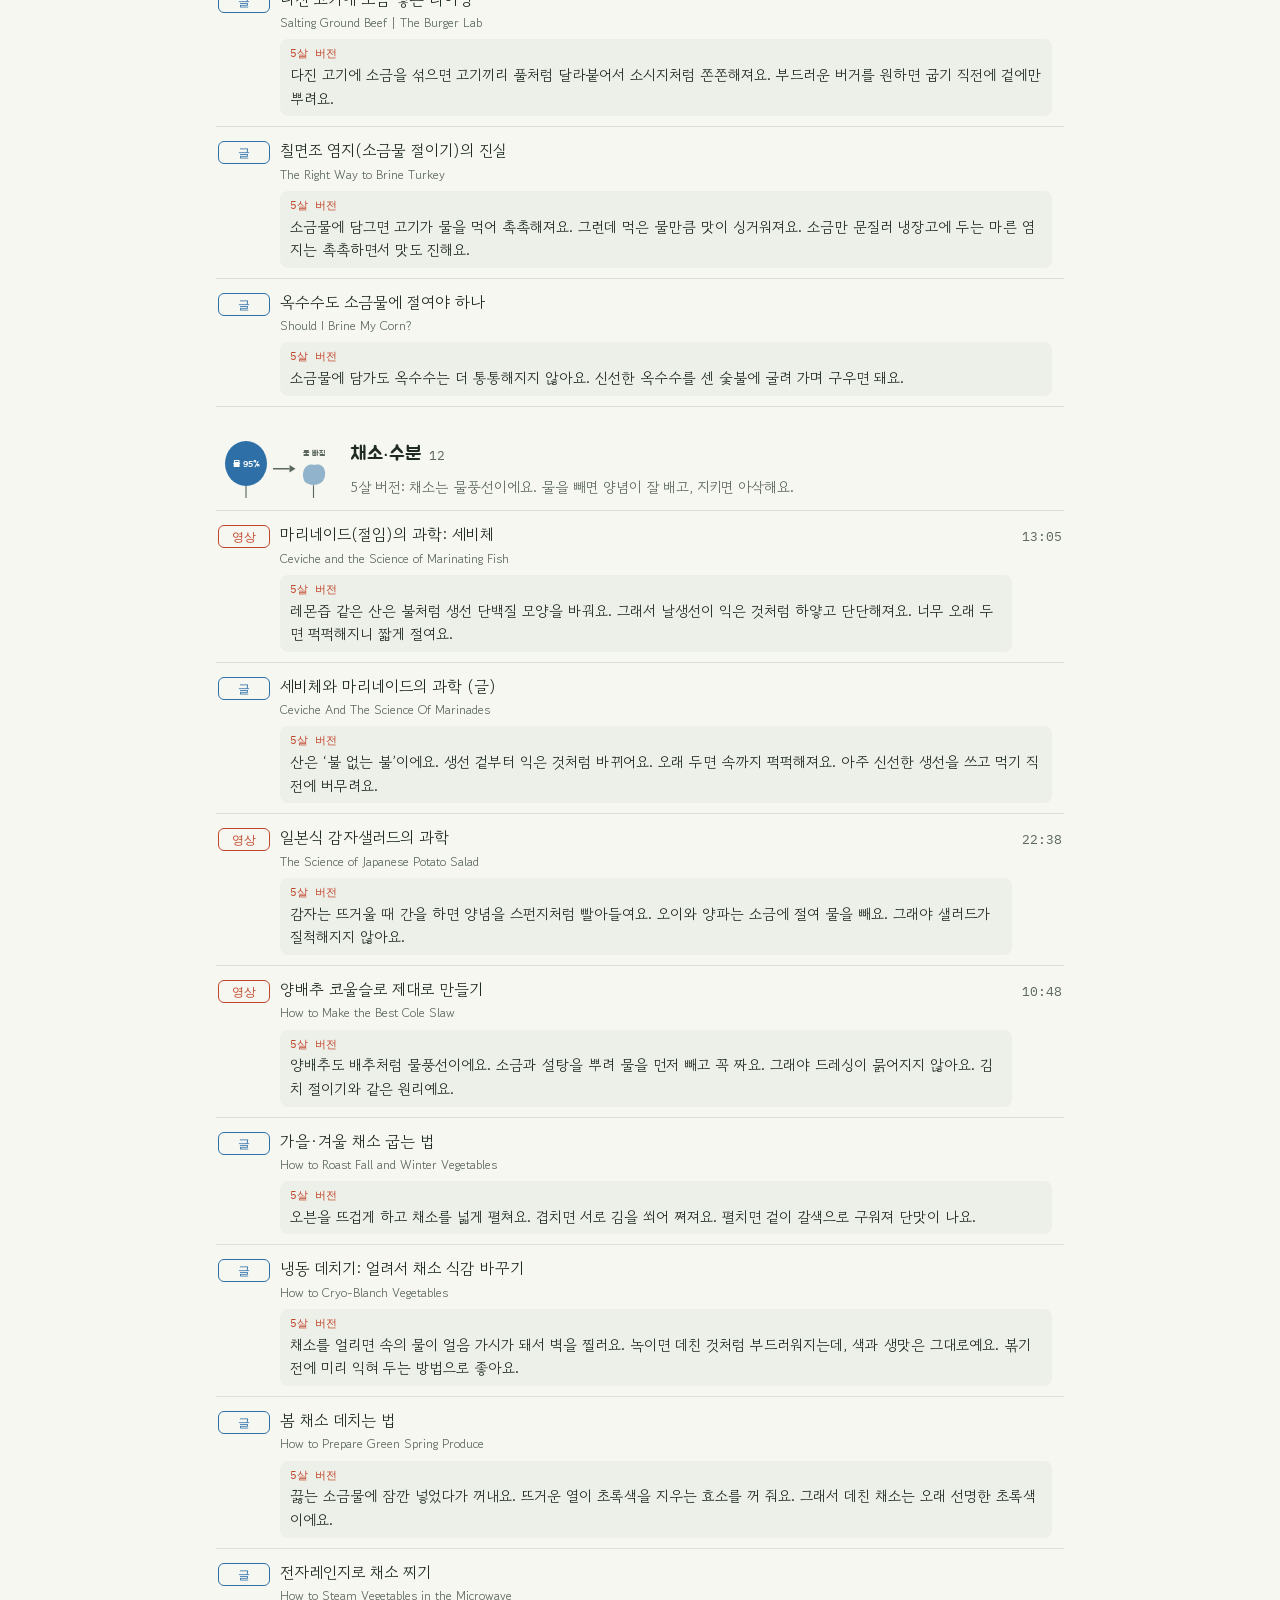
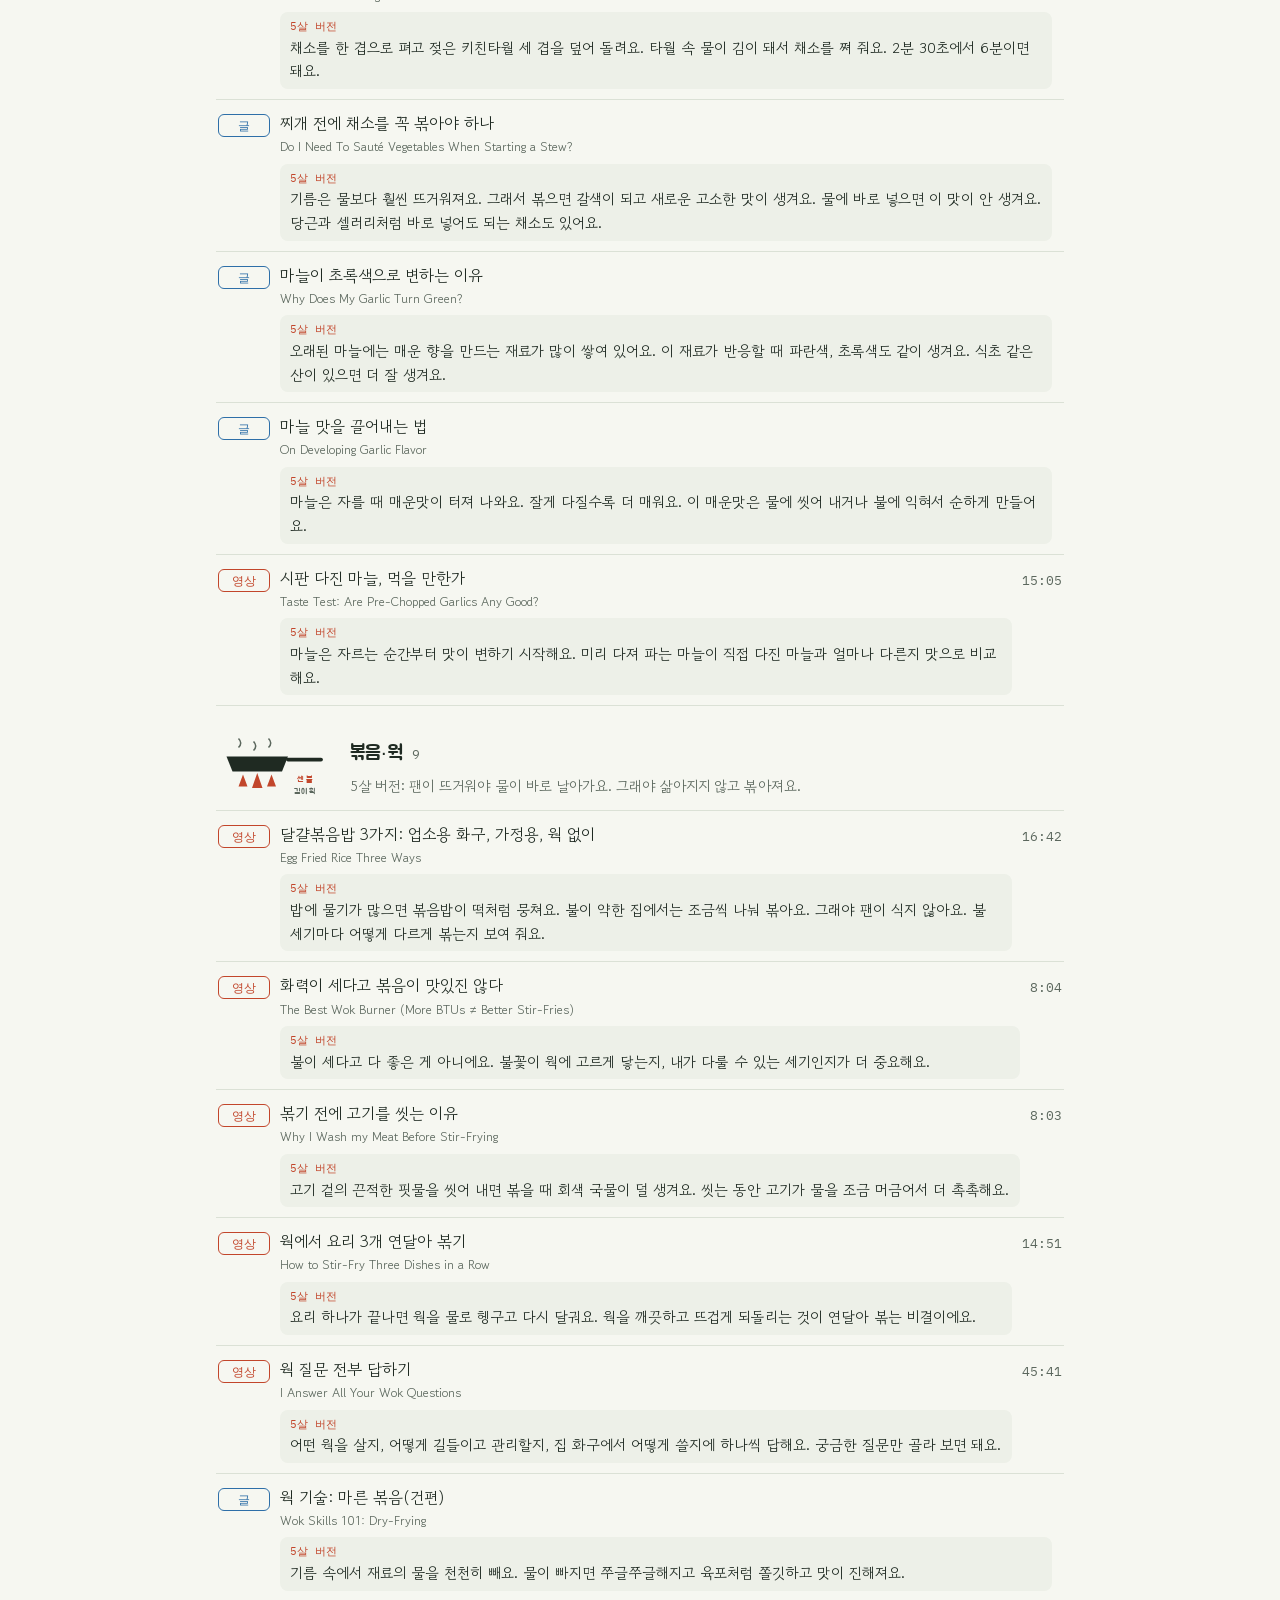
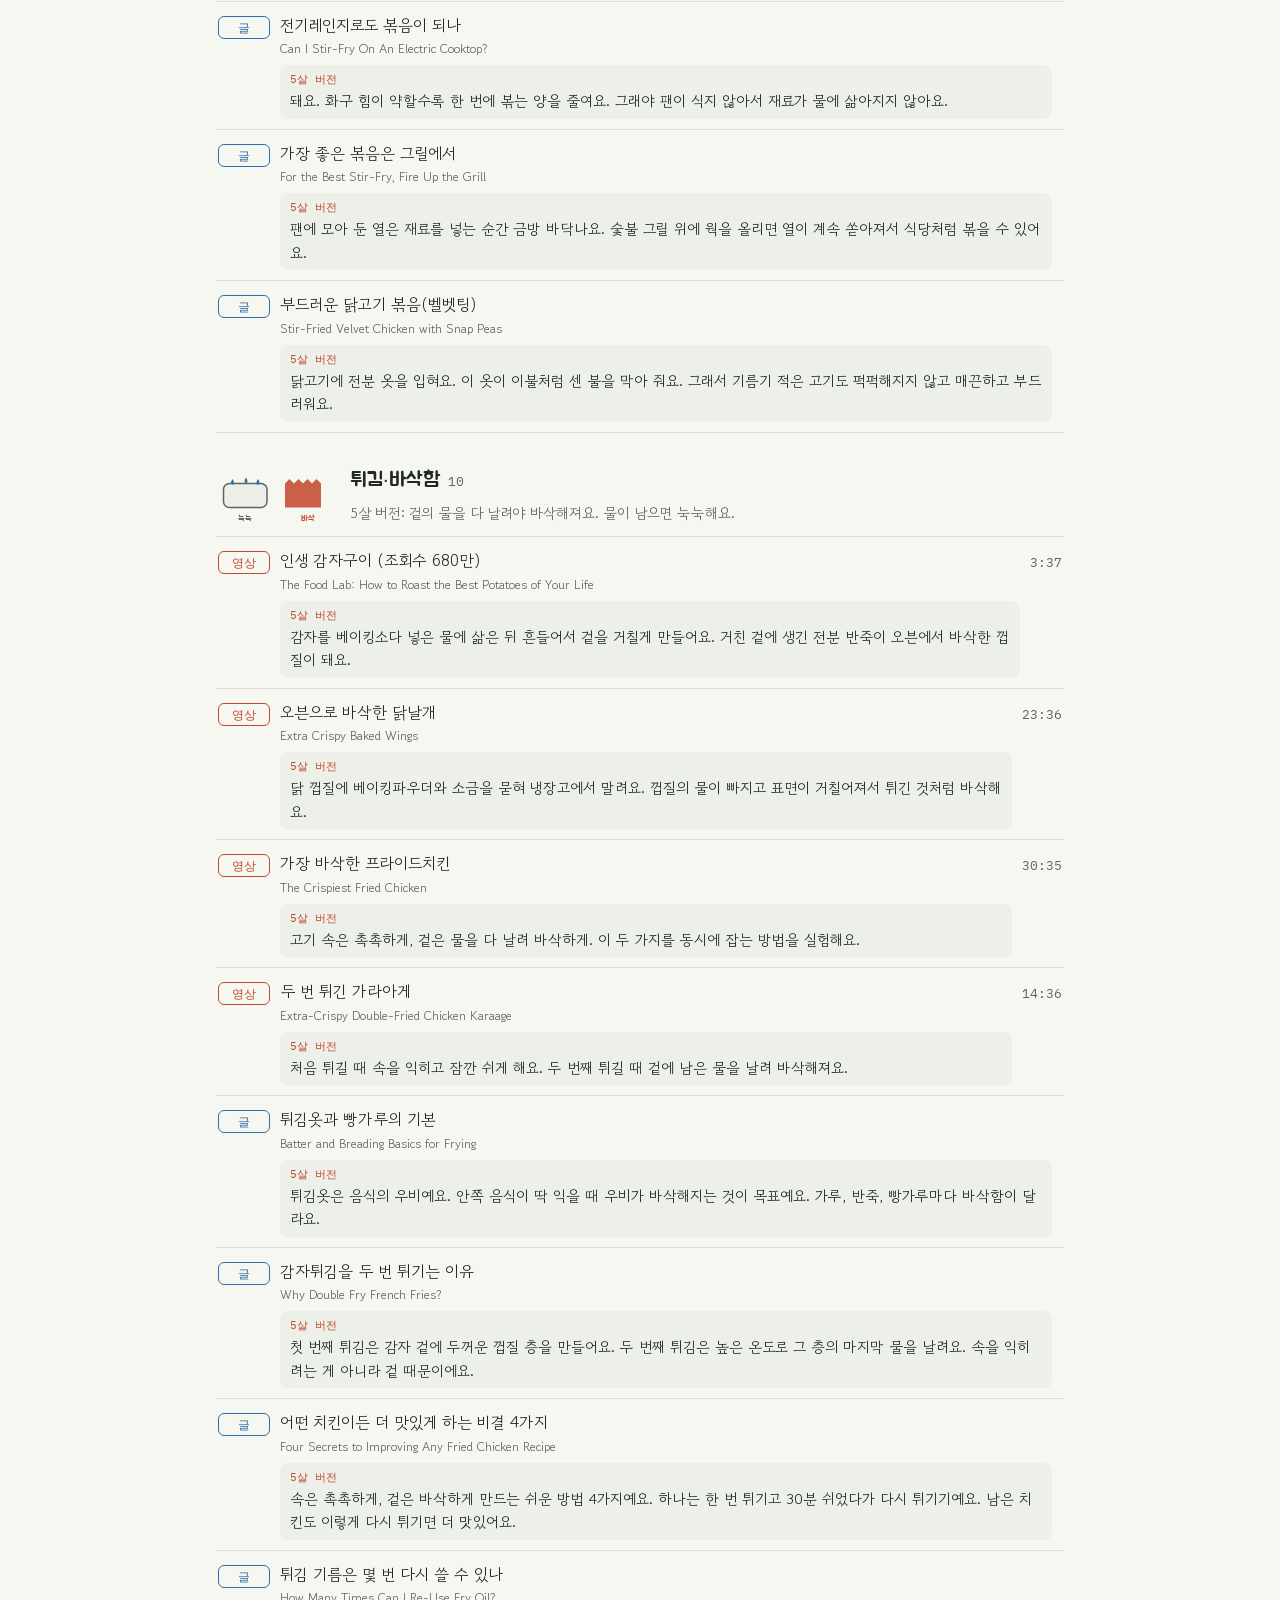
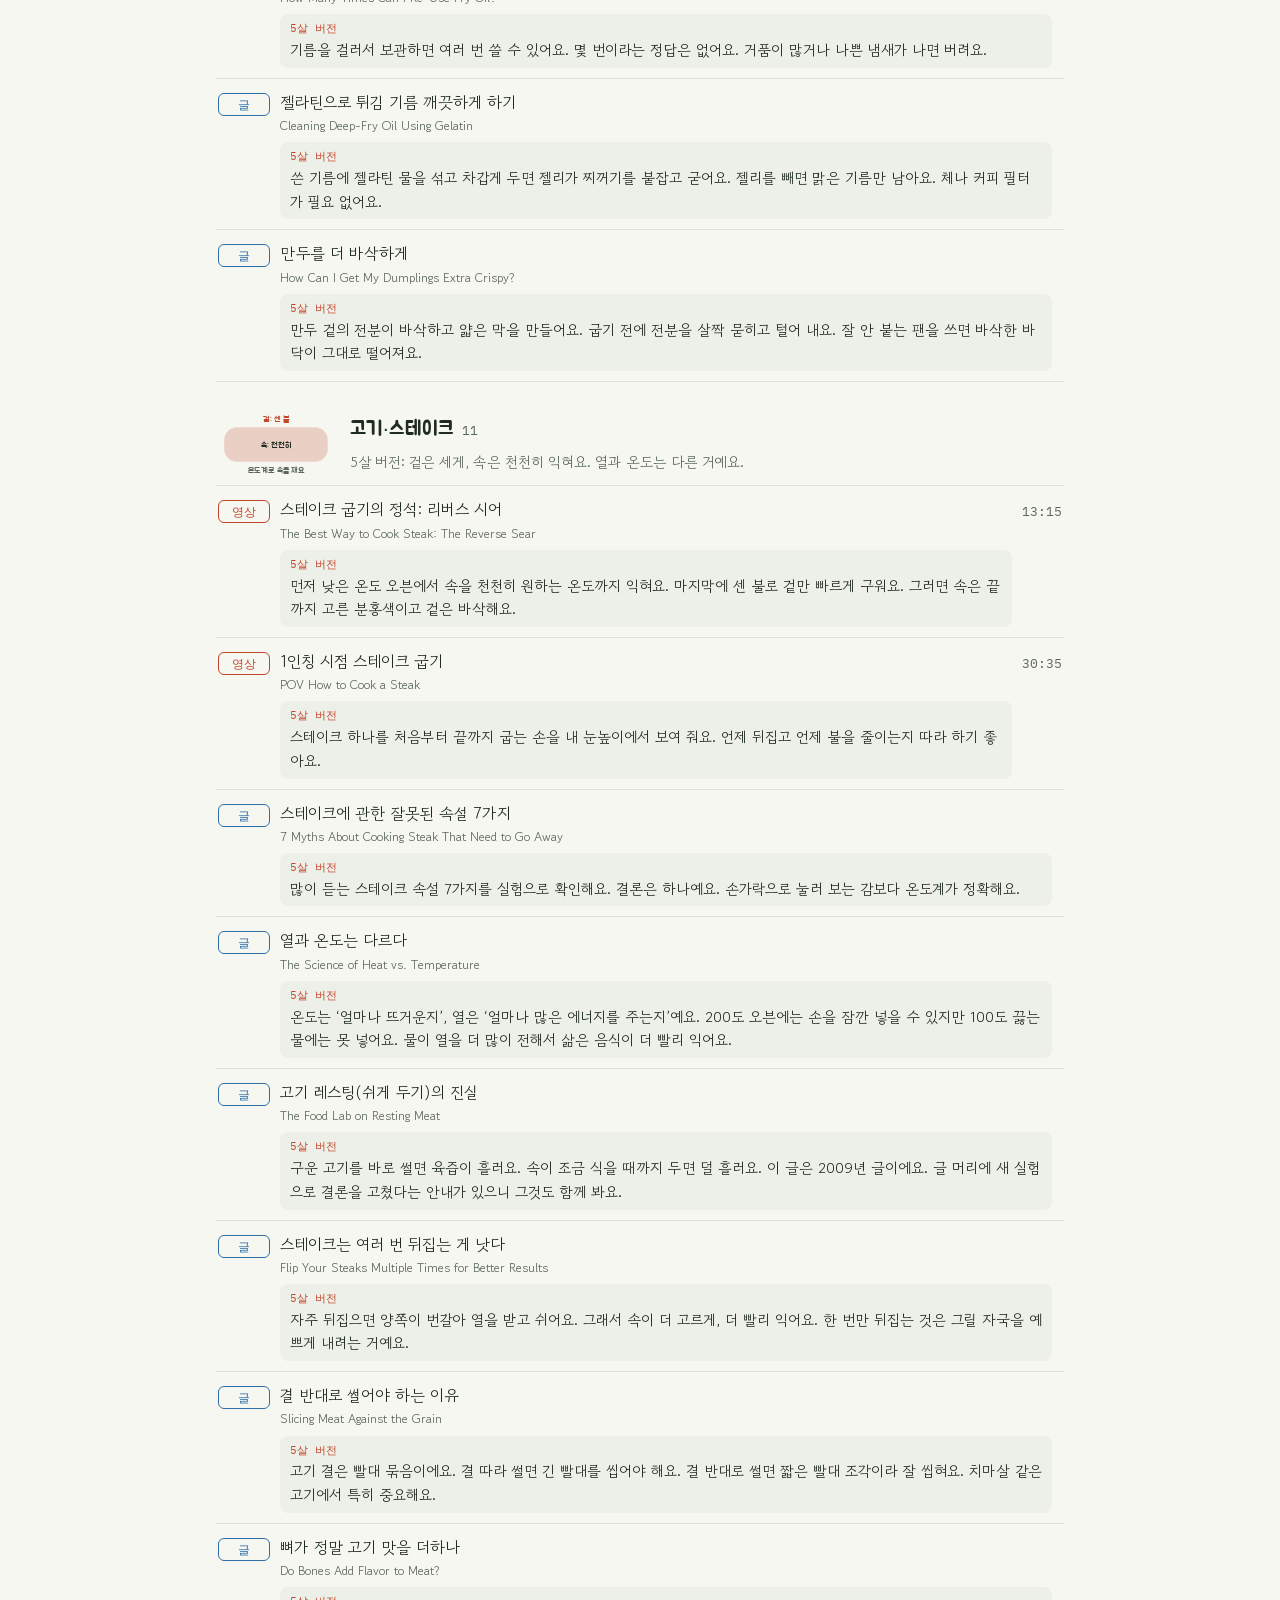
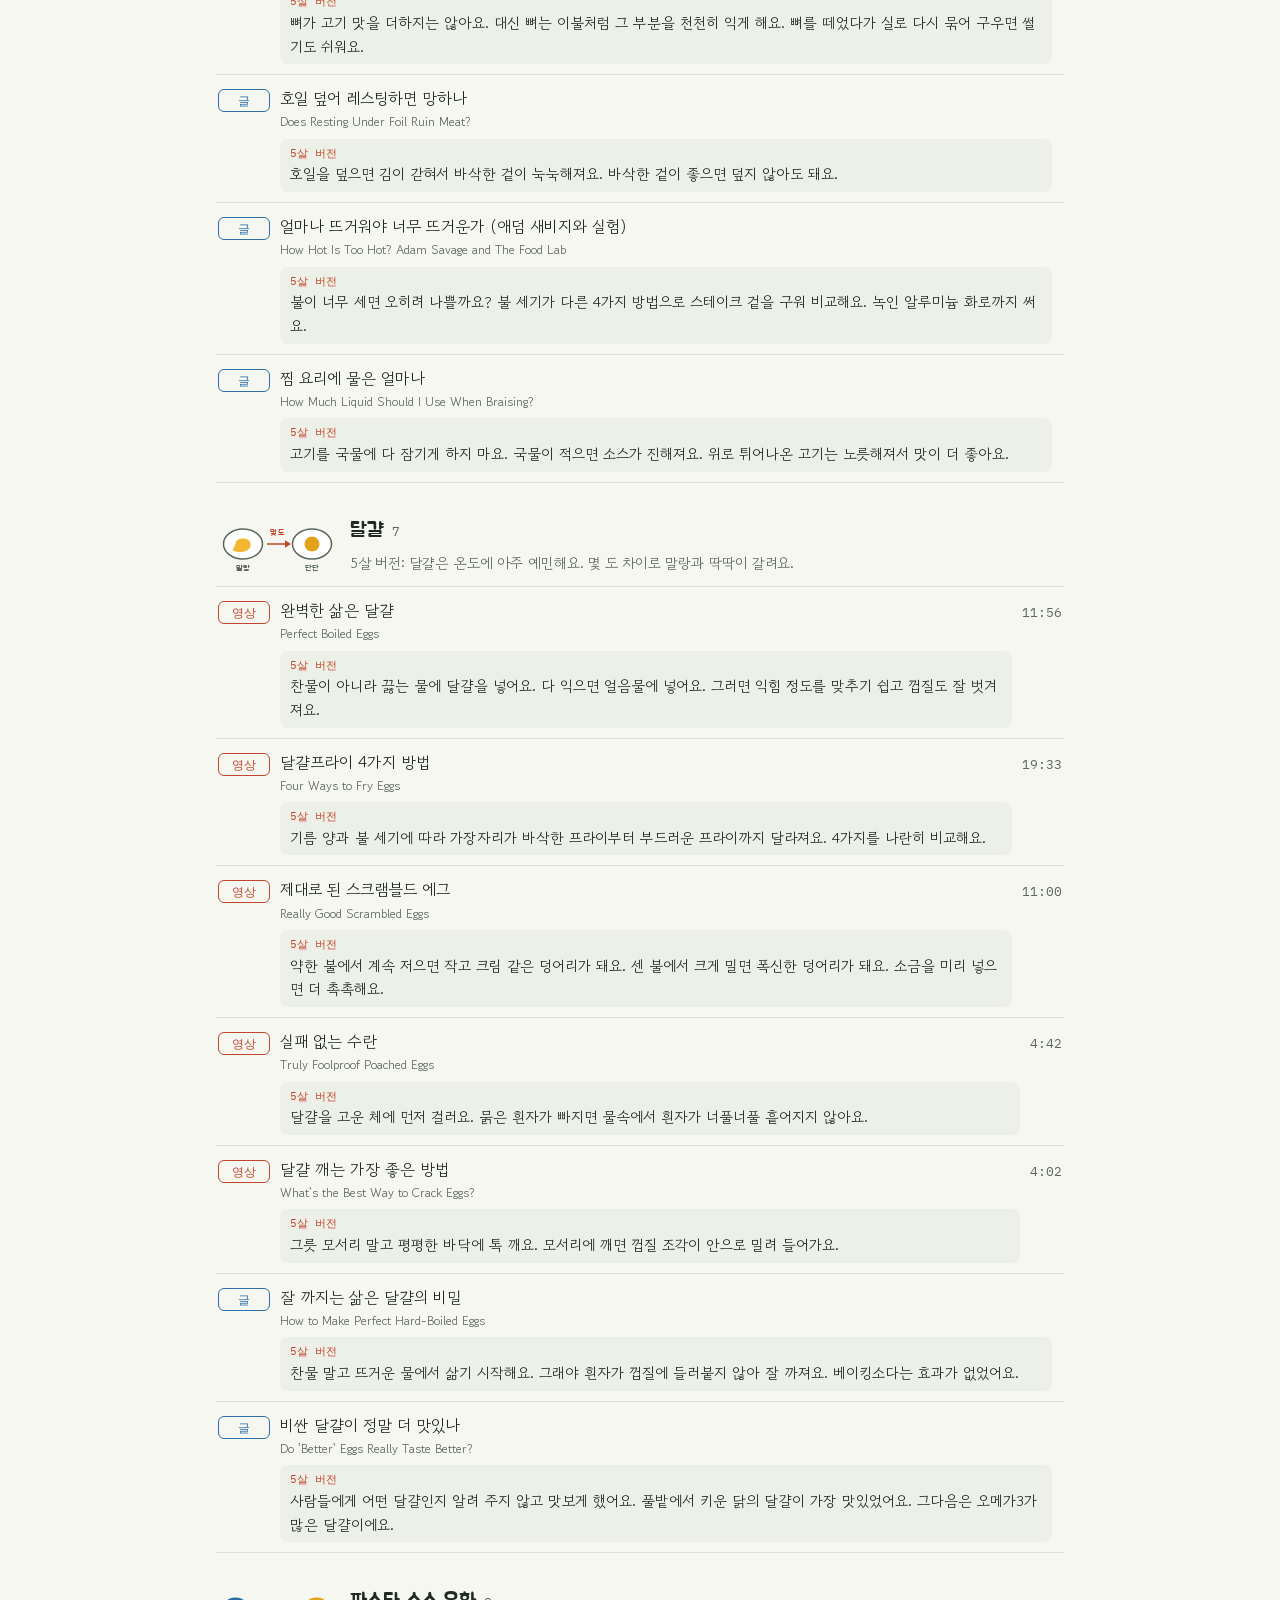
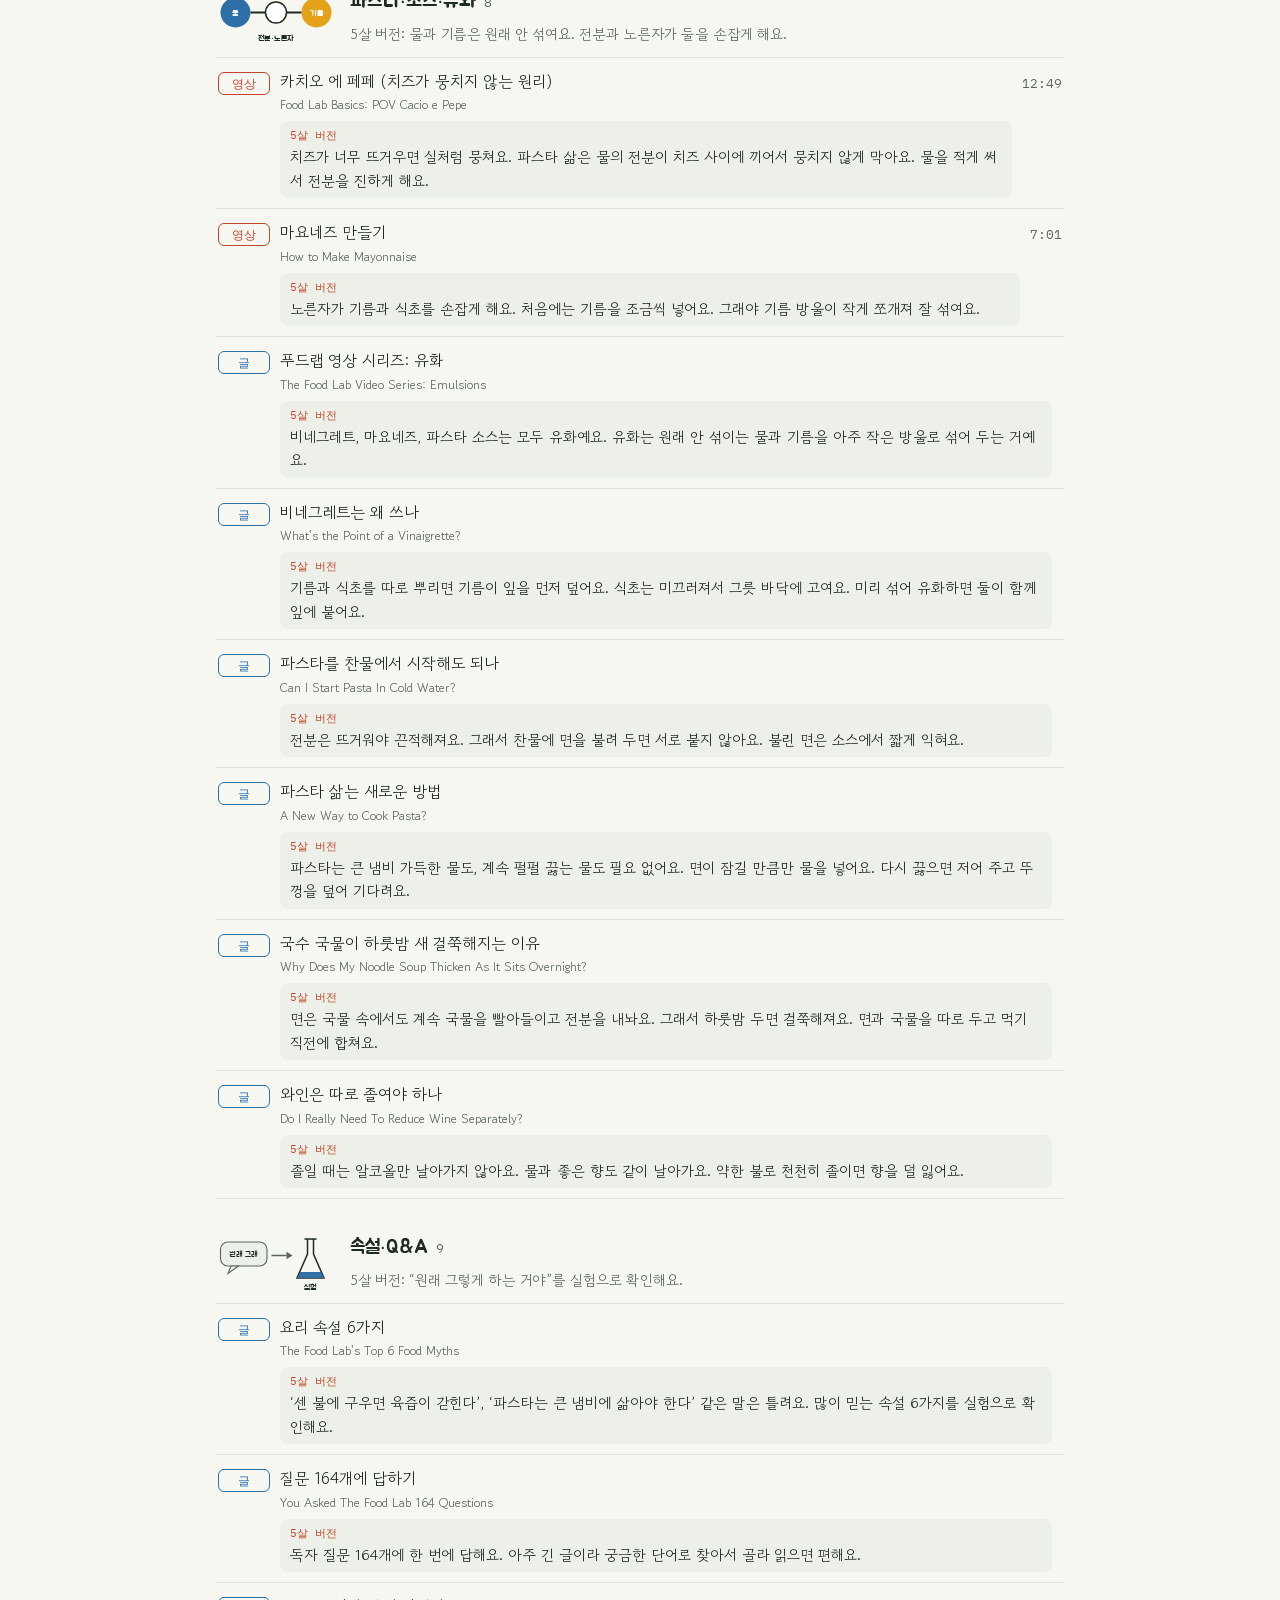
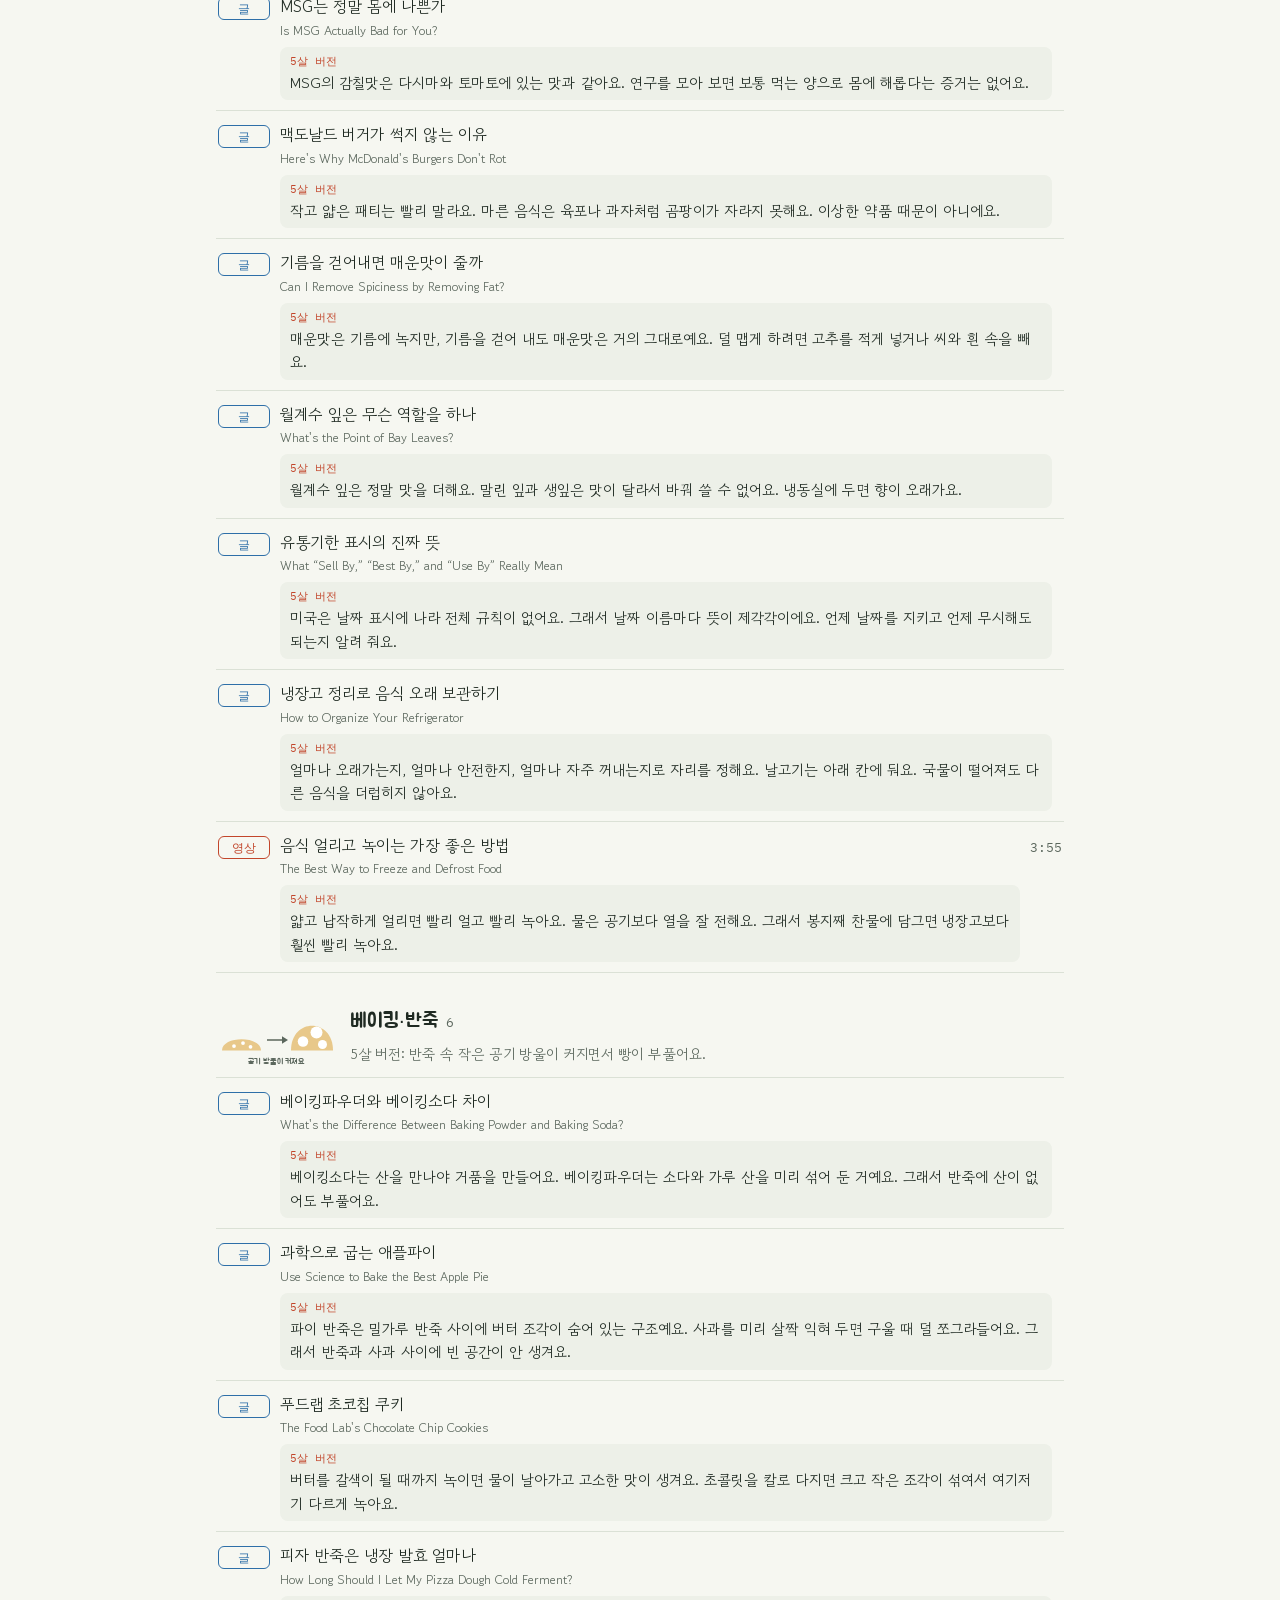
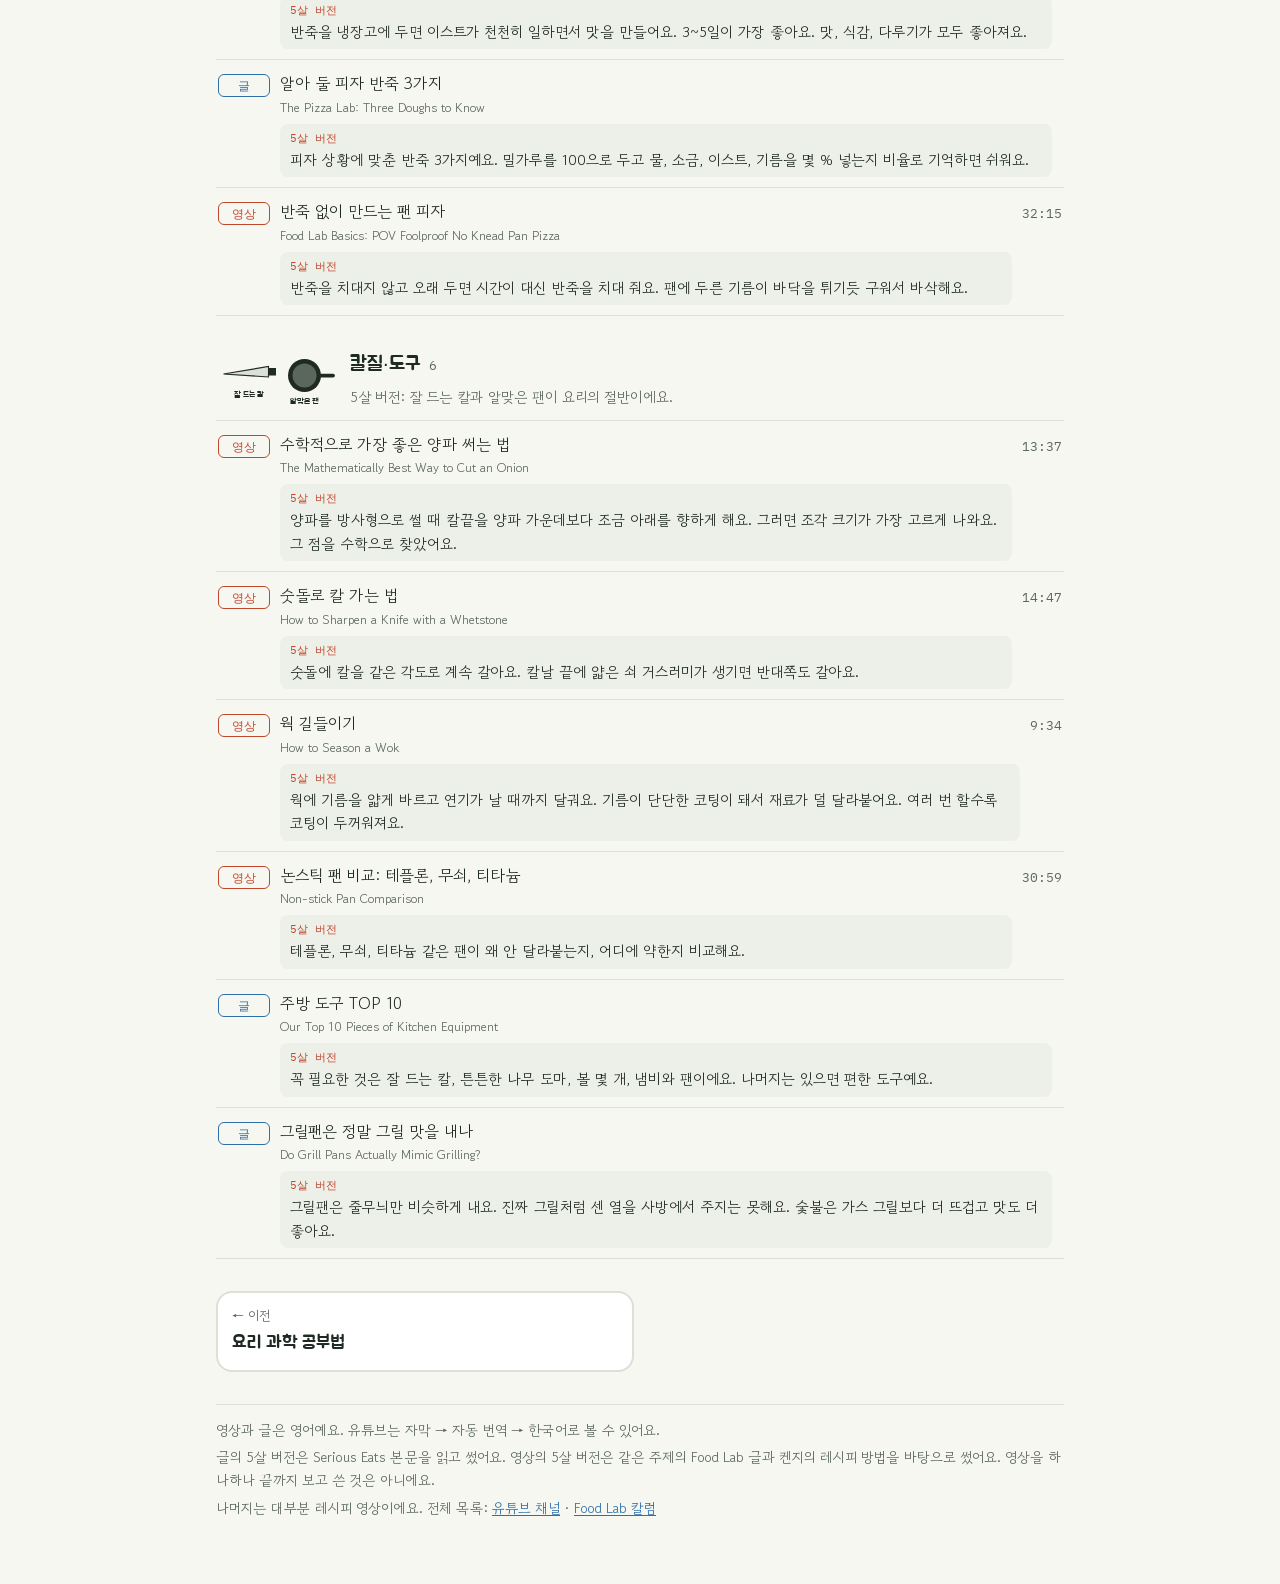
==== commit 7b1fe1c6: "Add ELI5 explanations to every Food Lab map item Each of the 85 videos and articles now has a 5-year" ====
--- a/foodlab-map.html
+++ b/foodlab-map.html
@@ -62,6 +62,11 @@
 .cat h3 { font-family: var(--display); font-weight: 400; font-size: 1.25rem; margin: 0; display: flex; gap: 8px; align-items: baseline; }
 .cat h3 small { font-family: var(--mono); color: var(--soft); font-size: .8rem; }
 .cat .hint { margin: 0; color: var(--soft); font-size: .9rem; }
+.cat-head { display: grid; grid-template-columns: 120px minmax(0, 1fr); gap: 14px; align-items: center; }
+.cat-head svg { width: 120px; height: auto; display: block; }
+.cat-head > div { display: flex; flex-direction: column; gap: 4px; min-width: 0; }
+.eli { display: block; margin-top: 6px; font-size: .92rem; line-height: 1.6; color: var(--ink); background: var(--chip); border-radius: 8px; padding: 6px 10px; }
+.eli::before { content: "5살 버전"; display: block; font-family: var(--mono); font-size: .7rem; color: var(--accent); }
 ul.items { list-style: none; margin: 0; padding: 0; border-top: 1px solid var(--line); }
 ul.items li { border-bottom: 1px solid var(--line); }
 ul.items a { display: grid; grid-template-columns: 52px minmax(0, 1fr) auto; gap: 10px; align-items: baseline; padding: 10px 2px; text-decoration: none; color: var(--ink); }
@@ -77,7 +82,10 @@
 .notes { font-size: .88rem; color: var(--soft); border-top: 1px solid var(--line); padding-top: 14px; display: flex; flex-direction: column; gap: 4px; }
 .notes p { margin: 0; }
 .notes a { color: var(--article); }
-@media (max-width: 480px) { .stats { grid-template-columns: 1fr 1fr 1fr; } .stat b { font-size: 1.25rem; } }
+@media (max-width: 480px) {
+  .stats { grid-template-columns: 1fr 1fr 1fr; } .stat b { font-size: 1.25rem; }
+  .cat-head { grid-template-columns: 88px minmax(0, 1fr); } .cat-head svg { width: 88px; }
+}
 </style>
 </head>
 <body>
@@ -86,7 +94,7 @@
 
   <header>
     <h1>푸드랩, 책 없이 보기</h1>
-    <p class="lede">켄지 로페즈-알트의 유튜브 영상과 Serious Eats 칼럼 목록을 전부 확인했어요. 그중 “왜 이렇게 하나”를 설명하는 것만 골라 주제별로 묶었어요. 모두 무료예요.</p>
+    <p class="lede">켄지 로페즈-알트의 유튜브 영상과 Serious Eats 칼럼 목록을 전부 확인했어요. 그중 “왜 이렇게 하나”를 설명하는 것만 골라 주제별로 묶었어요. 항목마다 5살 버전 설명을 붙였어요. 모두 무료예요.</p>
   </header>
 
   <section class="stats" aria-label="확인한 범위">
@@ -113,120 +121,193 @@
 
   <footer class="notes">
     <p>영상과 글은 영어예요. 유튜브는 자막 → 자동 번역 → 한국어로 볼 수 있어요.</p>
-    <p>한국어 제목과 설명은 원제목을 보고 붙였어요. 영상 내용을 하나하나 보고 쓴 것은 아니에요.</p>
+    <p>글의 5살 버전은 Serious Eats 본문을 읽고 썼어요. 영상의 5살 버전은 같은 주제의 Food Lab 글과 켄지의 레시피 방법을 바탕으로 썼어요. 영상을 하나하나 끝까지 보고 쓴 것은 아니에요.</p>
     <p>나머지는 대부분 레시피 영상이에요. 전체 목록: <a href="https://www.youtube.com/@JKenjiLopezAlt/videos" target="_blank" rel="noopener">유튜브 채널</a> · <a href="https://www.seriouseats.com/the-food-lab-5118015" target="_blank" rel="noopener">Food Lab 칼럼</a></p>
   </footer>
 </div>
 
 <script>
 const CATS = {
-  salt:   ["소금·간", "5살 버전: 소금은 맛도 내고 물도 끌어내요. 언제 넣느냐에 따라 결과가 달라져요."],
-  veg:    ["채소·수분", "5살 버전: 채소는 물풍선이에요. 물을 빼면 양념이 잘 배고, 지키면 아삭해요."],
-  stir:   ["볶음·웍", "5살 버전: 팬이 뜨거워야 물이 바로 날아가요. 그래야 삶아지지 않고 볶아져요."],
-  crisp:  ["튀김·바삭함", "5살 버전: 겉의 물을 다 날려야 바삭해져요. 물이 남으면 눅눅해요."],
-  meat:   ["고기·스테이크", "5살 버전: 겉은 세게, 속은 천천히 익혀요. 열과 온도는 다른 거예요."],
-  egg:    ["달걀", "5살 버전: 달걀은 온도에 아주 예민해요. 몇 도 차이로 말랑과 딱딱이 갈려요."],
-  pasta:  ["파스타·소스·유화", "5살 버전: 물과 기름은 원래 안 섞여요. 전분과 노른자가 둘을 손잡게 해요."],
-  myth:   ["속설·Q&A", "5살 버전: “원래 그렇게 하는 거야”를 실험으로 확인해요."],
-  bake:   ["베이킹·반죽", "5살 버전: 반죽 속 작은 공기 방울이 커지면서 빵이 부풀어요."],
-  tools:  ["칼질·도구", "5살 버전: 잘 드는 칼과 알맞은 팬이 요리의 절반이에요."]
+  salt:   ["소금·간", "5살 버전: 소금은 맛도 내고 물도 끌어내요. 언제 넣느냐에 따라 결과가 달라져요.",
+    `<svg viewBox="0 0 160 90" role="img" aria-label="소금이 배추 칸에서 물을 끌어내는 그림"><title>소금이 물을 끌어내요</title>
+      <circle cx="44" cy="45" r="30" fill="none" stroke="var(--soft)" stroke-width="2"/>
+      <text x="44" y="49" text-anchor="middle" font-size="11" fill="var(--soft)">채소 칸</text>
+      <path d="M84 30 q5 8 0 10 q-5 -2 0 -10Z M96 46 q5 8 0 10 q-5 -2 0 -10Z M84 60 q5 8 0 10 q-5 -2 0 -10Z" fill="var(--article)"/>
+      <path d="M78 45 H110" stroke="var(--article)" stroke-width="2"/><path d="M110 40 L118 45 L110 50Z" fill="var(--article)"/>
+      <rect x="124" y="30" width="11" height="11" fill="var(--paper)" stroke="var(--ink)" stroke-width="1.5"/>
+      <rect x="138" y="40" width="11" height="11" fill="var(--paper)" stroke="var(--ink)" stroke-width="1.5"/>
+      <rect x="125" y="50" width="11" height="11" fill="var(--paper)" stroke="var(--ink)" stroke-width="1.5"/>
+      <text x="136" y="80" text-anchor="middle" font-size="11" fill="var(--ink)">소금</text>
+      <text x="92" y="86" text-anchor="middle" font-size="11" fill="var(--article)">물</text></svg>`],
+  veg:    ["채소·수분", "5살 버전: 채소는 물풍선이에요. 물을 빼면 양념이 잘 배고, 지키면 아삭해요.",
+    `<svg viewBox="0 0 160 90" role="img" aria-label="빵빵한 물풍선과 물이 빠져 쭈글한 풍선"><title>채소는 물풍선이에요</title>
+      <ellipse cx="40" cy="38" rx="28" ry="30" fill="var(--article)"/>
+      <path d="M40 68 L40 84" stroke="var(--soft)" stroke-width="1.5"/>
+      <text x="40" y="42" text-anchor="middle" font-size="12" fill="var(--paper)">물 95%</text>
+      <path d="M76 45 H98" stroke="var(--soft)" stroke-width="2"/><path d="M98 40 L106 45 L98 50Z" fill="var(--soft)"/>
+      <path d="M118 62 C112 48 120 36 132 40 C144 36 150 52 142 62 C136 68 124 68 118 62Z" fill="var(--article)" opacity=".5"/>
+      <path d="M130 67 L130 84" stroke="var(--soft)" stroke-width="1.5"/>
+      <text x="130" y="28" text-anchor="middle" font-size="11" fill="var(--soft)">물 빠짐</text></svg>`],
+  stir:   ["볶음·웍", "5살 버전: 팬이 뜨거워야 물이 바로 날아가요. 그래야 삶아지지 않고 볶아져요.",
+    `<svg viewBox="0 0 160 90" role="img" aria-label="센 불 위 팬에서 김이 바로 날아가는 그림"><title>센 불이면 물이 바로 날아가요</title>
+      <path d="M30 18 q6 -6 0 -12 M50 22 q6 -6 0 -12 M70 18 q6 -6 0 -12" stroke="var(--soft)" stroke-width="2" fill="none"/>
+      <path d="M14 30 H96 L88 50 H22Z" fill="var(--ink)"/>
+      <path d="M96 34 H140" stroke="var(--ink)" stroke-width="5" stroke-linecap="round"/>
+      <path d="M30 70 L36 54 L42 70Z M48 72 L55 52 L62 72Z M68 70 L74 54 L80 70Z" fill="var(--accent)"/>
+      <text x="118" y="64" text-anchor="middle" font-size="11" fill="var(--accent)">센 불</text>
+      <text x="118" y="80" text-anchor="middle" font-size="11" fill="var(--soft)">김이 휙</text></svg>`],
+  crisp:  ["튀김·바삭함", "5살 버전: 겉의 물을 다 날려야 바삭해져요. 물이 남으면 눅눅해요.",
+    `<svg viewBox="0 0 160 90" role="img" aria-label="겉에 물이 남은 눅눅한 튀김과 물이 없는 바삭한 튀김 비교"><title>물이 남으면 눅눅, 없으면 바삭</title>
+      <rect x="10" y="30" width="58" height="32" rx="8" fill="var(--chip)" stroke="var(--soft)" stroke-width="2"/>
+      <path d="M22 24 q4 6 0 8 q-4 -2 0 -8Z M40 22 q4 6 0 8 q-4 -2 0 -8Z M56 24 q4 6 0 8 q-4 -2 0 -8Z" fill="var(--article)"/>
+      <text x="39" y="80" text-anchor="middle" font-size="11" fill="var(--soft)">눅눅</text>
+      <path d="M92 30 l6 -6 l6 6 l6 -6 l6 6 l6 -6 l6 6 l6 -6 l6 6 V62 H92Z" fill="var(--accent)" opacity=".85"/>
+      <text x="122" y="80" text-anchor="middle" font-size="11" fill="var(--accent)">바삭</text></svg>`],
+  meat:   ["고기·스테이크", "5살 버전: 겉은 세게, 속은 천천히 익혀요. 열과 온도는 다른 거예요.",
+    `<svg viewBox="0 0 160 90" role="img" aria-label="스테이크 단면, 겉은 갈색 속은 분홍"><title>겉은 세게, 속은 천천히</title>
+      <rect x="14" y="26" width="132" height="40" rx="14" fill="var(--accent)" opacity=".22" stroke="var(--accent)" stroke-width="6"/>
+      <text x="80" y="50" text-anchor="middle" font-size="11" fill="var(--ink)">속: 천천히</text>
+      <text x="80" y="16" text-anchor="middle" font-size="11" fill="var(--accent)">겉: 센 불</text>
+      <text x="80" y="84" text-anchor="middle" font-size="11" fill="var(--soft)">온도계로 속을 재요</text></svg>`],
+  egg:    ["달걀", "5살 버전: 달걀은 온도에 아주 예민해요. 몇 도 차이로 말랑과 딱딱이 갈려요.",
+    `<svg viewBox="0 0 160 90" role="img" aria-label="몇 도 차이로 노른자가 말랑에서 단단으로 바뀌는 그림"><title>몇 도 차이로 말랑과 단단</title>
+      <ellipse cx="36" cy="44" rx="26" ry="20" fill="var(--paper)" stroke="var(--soft)" stroke-width="2"/>
+      <path d="M26 44 C26 34 46 34 46 44 C48 54 30 58 22 52Z" fill="#f2b632"/>
+      <text x="36" y="80" text-anchor="middle" font-size="11" fill="var(--soft)">말랑</text>
+      <path d="M68 44 H92" stroke="var(--accent)" stroke-width="2"/><path d="M92 39 L100 44 L92 49Z" fill="var(--accent)"/>
+      <text x="82" y="32" text-anchor="middle" font-size="10" fill="var(--accent)">몇 도</text>
+      <ellipse cx="128" cy="44" rx="26" ry="20" fill="var(--paper)" stroke="var(--soft)" stroke-width="2"/>
+      <circle cx="128" cy="44" r="10" fill="#e3a21a"/>
+      <text x="128" y="80" text-anchor="middle" font-size="11" fill="var(--soft)">단단</text></svg>`],
+  pasta:  ["파스타·소스·유화", "5살 버전: 물과 기름은 원래 안 섞여요. 전분과 노른자가 둘을 손잡게 해요.",
+    `<svg viewBox="0 0 160 90" role="img" aria-label="전분과 노른자가 물과 기름의 손을 잡아 주는 그림"><title>전분과 노른자가 물과 기름을 손잡게 해요</title>
+      <circle cx="26" cy="42" r="20" fill="var(--article)"/><text x="26" y="46" text-anchor="middle" font-size="11" fill="var(--paper)">물</text>
+      <circle cx="134" cy="42" r="20" fill="#e3a21a"/><text x="134" y="46" text-anchor="middle" font-size="11" fill="var(--paper)">기름</text>
+      <path d="M46 42 H66 M94 42 H114" stroke="var(--ink)" stroke-width="2.5"/>
+      <circle cx="80" cy="42" r="14" fill="var(--paper)" stroke="var(--ink)" stroke-width="2"/>
+      <text x="80" y="80" text-anchor="middle" font-size="11" fill="var(--ink)">전분·노른자</text></svg>`],
+  myth:   ["속설·Q&A", "5살 버전: “원래 그렇게 하는 거야”를 실험으로 확인해요.",
+    `<svg viewBox="0 0 160 90" role="img" aria-label="원래 그래라는 말을 실험 플라스크로 확인하는 그림"><title>속설을 실험으로 확인해요</title>
+      <rect x="6" y="20" width="62" height="32" rx="10" fill="var(--chip)" stroke="var(--soft)" stroke-width="1.5"/>
+      <path d="M20 52 L16 62 L30 52Z" fill="var(--chip)" stroke="var(--soft)" stroke-width="1.5"/>
+      <text x="37" y="40" text-anchor="middle" font-size="11" fill="var(--ink)">원래 그래</text>
+      <path d="M74 38 H94" stroke="var(--soft)" stroke-width="2"/><path d="M94 33 L102 38 L94 43Z" fill="var(--soft)"/>
+      <path d="M118 16 H134 M122 16 V36 L108 68 H144 L130 36 V16" fill="none" stroke="var(--ink)" stroke-width="2"/>
+      <path d="M112 60 L140 60 L144 68 H108Z" fill="var(--article)"/>
+      <text x="126" y="84" text-anchor="middle" font-size="11" fill="var(--ink)">실험</text></svg>`],
+  bake:   ["베이킹·반죽", "5살 버전: 반죽 속 작은 공기 방울이 커지면서 빵이 부풀어요.",
+    `<svg viewBox="0 0 160 90" role="img" aria-label="작은 공기 방울이 커지며 반죽이 부푸는 그림"><title>공기 방울이 커지면 부풀어요</title>
+      <path d="M8 66 C8 46 60 46 60 66Z" fill="#e8c88a"/>
+      <circle cx="24" cy="60" r="2.5" fill="var(--paper)"/><circle cx="36" cy="56" r="2.5" fill="var(--paper)"/><circle cx="46" cy="61" r="2.5" fill="var(--paper)"/>
+      <path d="M68 52 H88" stroke="var(--soft)" stroke-width="2"/><path d="M88 47 L96 52 L88 57Z" fill="var(--soft)"/>
+      <path d="M100 66 C100 22 156 22 156 66Z" fill="#e8c88a"/>
+      <circle cx="116" cy="54" r="7" fill="var(--paper)"/><circle cx="134" cy="42" r="8" fill="var(--paper)"/><circle cx="142" cy="58" r="6" fill="var(--paper)"/>
+      <text x="80" y="84" text-anchor="middle" font-size="11" fill="var(--soft)">공기 방울이 커져요</text></svg>`],
+  tools:  ["칼질·도구", "5살 버전: 잘 드는 칼과 알맞은 팬이 요리의 절반이에요.",
+    `<svg viewBox="0 0 160 90" role="img" aria-label="칼과 팬 그림"><title>잘 드는 칼과 알맞은 팬</title>
+      <path d="M10 40 L70 30 L70 44 Z" fill="var(--line)" stroke="var(--ink)" stroke-width="1.5"/>
+      <rect x="70" y="32" width="10" height="10" fill="var(--ink)"/>
+      <circle cx="118" cy="42" r="22" fill="var(--ink)"/><circle cx="118" cy="42" r="16" fill="var(--soft)"/>
+      <path d="M140 42 H156" stroke="var(--ink)" stroke-width="5" stroke-linecap="round"/>
+      <text x="44" y="70" text-anchor="middle" font-size="11" fill="var(--ink)">잘 드는 칼</text>
+      <text x="118" y="80" text-anchor="middle" font-size="11" fill="var(--ink)">알맞은 팬</text></svg>`]
 };
-// [type v/a, cat, 한국어, 원제, id(영상)/slug(글), 길이]
+// [type v/a, cat, 한국어, 원제, id(영상)/slug(글), 길이, 5살 버전]
 const ITEMS = [
-  ["v","salt","소금 제대로 쓰기: 코셔 소금, 꽃소금 차이","How to Use Salt Right: Kosher, Table, and Beyond","yprH4DRHI0c","4:02"],
-  ["v","salt","스테이크 소금은 언제 뿌려야 하나","When Should I Salt my Steak?","DtCqblM6Syg","21:53"],
-  ["v","salt","달걀 소금은 언제 넣어야 하나","When Should I Salt my Eggs? | Ask Kenji","SZ6L1PVRjIk","10:17"],
-  ["a","salt","코셔 소금이 꼭 필요한가","Do I Need to Use Kosher Salt?","ask-the-food-lab-do-i-need-to-use-kosher-salt"],
-  ["a","salt","다진 고기에 소금 넣는 타이밍","Salting Ground Beef | The Burger Lab","the-burger-lab-salting-ground-beef"],
-  ["a","salt","칠면조 염지(소금물 절이기)의 진실","The Right Way to Brine Turkey","the-food-lab-the-truth-about-brining-turkey-thanksgiving"],
-  ["a","salt","옥수수도 소금물에 절여야 하나","Should I Brine My Corn?","ask-the-food-lab-should-i-brine-my-corn"],
-
-  ["v","veg","마리네이드(절임)의 과학: 세비체","Ceviche and the Science of Marinating Fish","GDH6Xyzi_2Q","13:05"],
-  ["a","veg","세비체와 마리네이드의 과학 (글)","Ceviche And The Science Of Marinades","the-food-lab-ceviche-and-the-science-of-marin"],
-  ["v","veg","일본식 감자샐러드의 과학","The Science of Japanese Potato Salad","8o2NWYiLN8I","22:38"],
-  ["v","veg","양배추 코울슬로 제대로 만들기","How to Make the Best Cole Slaw","7Me9AbpaPC0","10:48"],
-  ["a","veg","가을·겨울 채소 굽는 법","How to Roast Fall and Winter Vegetables","the-food-lab-how-to-roast-vegetables"],
-  ["a","veg","냉동 데치기: 얼려서 채소 식감 바꾸기","How to Cryo-Blanch Vegetables","how-to-cryo-blanch-vegetables-green-beans"],
-  ["a","veg","봄 채소 데치는 법","How to Prepare Green Spring Produce","food-lab-spring-produce-how-to-blanch"],
-  ["a","veg","전자레인지로 채소 찌기","How to Steam Vegetables in the Microwave","how-to-steam-vegetables-in-the-microwave"],
-  ["a","veg","찌개 전에 채소를 꼭 볶아야 하나","Do I Need To Sauté Vegetables When Starting a Stew?","ask-the-food-lab-do-i-need-to-saute-vegetables-when-starting-a-stew"],
-  ["a","veg","마늘이 초록색으로 변하는 이유","Why Does My Garlic Turn Green?","ask-the-food-lab-why-does-my-garlic-turn-green"],
-  ["a","veg","마늘 맛을 끌어내는 법","On Developing Garlic Flavor","ask-the-food-lab-on-developing-garlic-flavor"],
-  ["v","veg","시판 다진 마늘, 먹을 만한가","Taste Test: Are Pre-Chopped Garlics Any Good?","vG-NsFXNYUw","15:05"],
-
-  ["v","stir","달걀볶음밥 3가지: 업소용 화구, 가정용, 웍 없이","Egg Fried Rice Three Ways","u2MJzEuI0vI","16:42"],
-  ["v","stir","화력이 세다고 볶음이 맛있진 않다","The Best Wok Burner (More BTUs ≠ Better Stir-Fries)","cpoSvprBJpE","8:04"],
-  ["v","stir","볶기 전에 고기를 씻는 이유","Why I Wash my Meat Before Stir-Frying","SGP36xcUnOs","8:03"],
-  ["v","stir","웍에서 요리 3개 연달아 볶기","How to Stir-Fry Three Dishes in a Row","uYJCOI1fJQY","14:51"],
-  ["v","stir","웍 질문 전부 답하기","I Answer All Your Wok Questions","bXwLmZBa0Lo","45:41"],
-  ["a","stir","웍 기술: 마른 볶음(건편)","Wok Skills 101: Dry-Frying","wok-skills-102-how-to-dry-fry-in-a-wok"],
-  ["a","stir","전기레인지로도 볶음이 되나","Can I Stir-Fry On An Electric Cooktop?","ask-the-food-lab-can-i-stir-fry-on-an-electric-cooktop"],
-  ["a","stir","가장 좋은 볶음은 그릴에서","For the Best Stir-Fry, Fire Up the Grill","the-food-lab-for-the-best-stir-fry-fire-up-the-grill"],
-  ["a","stir","부드러운 닭고기 볶음(벨벳팅)","Stir-Fried Velvet Chicken with Snap Peas","the-food-lab-stir-fried-velvet-chicken-with-s"],
-
-  ["v","crisp","인생 감자구이 (조회수 680만)","The Food Lab: How to Roast the Best Potatoes of Your Life","argKpeiKFfo","3:37"],
-  ["v","crisp","오븐으로 바삭한 닭날개","Extra Crispy Baked Wings","mh2AXh1eRmE","23:36"],
-  ["v","crisp","가장 바삭한 프라이드치킨","The Crispiest Fried Chicken","n5nKYqvu29w","30:35"],
-  ["v","crisp","두 번 튀긴 가라아게","Extra-Crispy Double-Fried Chicken Karaage","JbOAp_akVbs","14:36"],
-  ["a","crisp","튀김옷과 빵가루의 기본","Batter and Breading Basics for Frying","the-food-lab-batter-breading-deep-fry"],
-  ["a","crisp","감자튀김을 두 번 튀기는 이유","Why Double Fry French Fries?","the-burger-lab-why-double-fry-french-fries"],
-  ["a","crisp","어떤 치킨이든 더 맛있게 하는 비결 4가지","Four Secrets to Improving Any Fried Chicken Recipe","four-secrets-for-better-fried-chicken"],
-  ["a","crisp","튀김 기름은 몇 번 다시 쓸 수 있나","How Many Times Can I Re-Use Fry Oil?","ask-the-food-lab-how-many-times-can-i-reuse-fry-oil"],
-  ["a","crisp","젤라틴으로 튀김 기름 깨끗하게 하기","Cleaning Deep-Fry Oil Using Gelatin","clean-cooking-oil-with-gelatin-technique"],
-  ["a","crisp","만두를 더 바삭하게","How Can I Get My Dumplings Extra Crispy?","ask-the-food-lab-how-can-i-get-my-dumplings-e"],
-
-  ["v","meat","스테이크 굽기의 정석: 리버스 시어","The Best Way to Cook Steak: The Reverse Sear","pO8TUuSv7HA","13:15"],
-  ["v","meat","1인칭 시점 스테이크 굽기","POV How to Cook a Steak","INiAM1u925E","30:35"],
-  ["a","meat","스테이크에 관한 잘못된 속설 7가지","7 Myths About Cooking Steak That Need to Go Away","old-wives-tales-about-cooking-steak"],
-  ["a","meat","열과 온도는 다르다","The Science of Heat vs. Temperature","the-food-lab-fundamentals-science-of-heat-versus-temperature"],
-  ["a","meat","고기 레스팅(쉬게 두기)의 진실","The Food Lab on Resting Meat","how-to-have-juicy-meats-steaks-the-food-lab-the-importance-of-resting-grilling"],
-  ["a","meat","스테이크는 여러 번 뒤집는 게 낫다","Flip Your Steaks Multiple Times for Better Results","the-food-lab-flip-your-steaks-and-burgers-multiple-times-for-better-results"],
-  ["a","meat","결 반대로 썰어야 하는 이유","Slicing Meat Against the Grain","why-should-you-cut-meat-steak-against-the-grain"],
-  ["a","meat","뼈가 정말 고기 맛을 더하나","Do Bones Add Flavor to Meat?","ask-the-food-lab-do-bones-add-flavor-to-meat-beef"],
-  ["a","meat","호일 덮어 레스팅하면 망하나","Does Resting Under Foil Ruin Meat?","ask-the-food-lab-does-resting-under-foil-ruin-meat"],
-  ["a","meat","얼마나 뜨거워야 너무 뜨거운가 (애덤 새비지와 실험)","How Hot Is Too Hot? Adam Savage and The Food Lab","how-hot-is-too-hot-steak-searing-adam-savage-tested"],
-  ["a","meat","찜 요리에 물은 얼마나","How Much Liquid Should I Use When Braising?","ask-the-food-lab-how-much-liquid-braising"],
-
-  ["v","egg","완벽한 삶은 달걀","Perfect Boiled Eggs","hb0Elaa6gxY","11:56"],
-  ["v","egg","달걀프라이 4가지 방법","Four Ways to Fry Eggs","bTJaztklvew","19:33"],
-  ["v","egg","제대로 된 스크램블드 에그","Really Good Scrambled Eggs","CXTnq7srJRs","11:00"],
-  ["v","egg","실패 없는 수란","Truly Foolproof Poached Eggs","S60GxA9JpLk","4:42"],
-  ["v","egg","달걀 깨는 가장 좋은 방법","What's the Best Way to Crack Eggs?","8EN8leHe0uY","4:02"],
-  ["a","egg","잘 까지는 삶은 달걀의 비밀","How to Make Perfect Hard-Boiled Eggs","the-secrets-to-peeling-hard-boiled-eggs"],
-  ["a","egg","비싼 달걀이 정말 더 맛있나","Do 'Better' Eggs Really Taste Better?","what-are-the-best-eggs"],
-
-  ["v","pasta","카치오 에 페페 (치즈가 뭉치지 않는 원리)","Food Lab Basics: POV Cacio e Pepe","P6QWoOQMvE8","12:49"],
-  ["v","pasta","마요네즈 만들기","How to Make Mayonnaise","9TnIeYc2CWU","7:01"],
-  ["a","pasta","푸드랩 영상 시리즈: 유화","The Food Lab Video Series: Emulsions","food-lab-video-episode-3-emulsions"],
-  ["a","pasta","비네그레트는 왜 쓰나","What's the Point of a Vinaigrette?","salad-dressings-vinaigrettes-the-food-lab"],
-  ["a","pasta","파스타를 찬물에서 시작해도 되나","Can I Start Pasta In Cold Water?","ask-the-food-lab-can-i-start-pasta-in-cold-water"],
-  ["a","pasta","파스타 삶는 새로운 방법","A New Way to Cook Pasta?","how-to-cook-pasta-salt-water-boiling-tips-the-food-lab"],
-  ["a","pasta","국수 국물이 하룻밤 새 걸쭉해지는 이유","Why Does My Noodle Soup Thicken As It Sits Overnight?","ask-the-food-lab-noodle-soup"],
-  ["a","pasta","와인은 따로 졸여야 하나","Do I Really Need To Reduce Wine Separately?","ask-the-food-lab-do-i-really-need-to-reduce-w"],
-
-  ["a","myth","요리 속설 6가지","The Food Lab's Top 6 Food Myths","the-food-labs-top-food-myths"],
-  ["a","myth","질문 164개에 답하기","You Asked The Food Lab 164 Questions","the-food-lab-answers-questions-about-food-science"],
-  ["a","myth","MSG는 정말 몸에 나쁜가","Is MSG Actually Bad for You?","ask-the-food-lab-the-truth-about-msg"],
-  ["a","myth","맥도날드 버거가 썩지 않는 이유","Here's Why McDonald's Burgers Don't Rot","the-food-lab-why-mcdonalds-burgers-never-rot"],
-  ["a","myth","기름을 걷어내면 매운맛이 줄까","Can I Remove Spiciness by Removing Fat?","ask-the-food-lab-can-i-remove-heat-by-removing-fat"],
-  ["a","myth","월계수 잎은 무슨 역할을 하나","What's the Point of Bay Leaves?","ask-the-food-lab-whats-the-point-of-bay-leaves"],
-  ["a","myth","유통기한 표시의 진짜 뜻","What “Sell By,” “Best By,” and “Use By” Really Mean","sell-by-best-by-use-by-food-labels-11926053"],
-  ["a","myth","냉장고 정리로 음식 오래 보관하기","How to Organize Your Refrigerator","how-to-organize-refrigerator-efficient-safe-food-storage"],
-  ["v","myth","음식 얼리고 녹이는 가장 좋은 방법","The Best Way to Freeze and Defrost Food","iP1ihDLKoV0","3:55"],
-
-  ["a","bake","베이킹파우더와 베이킹소다 차이","What's the Difference Between Baking Powder and Baking Soda?","what-is-the-difference-between-baking-powder-and-baking-soda-in-pancakes"],
-  ["a","bake","과학으로 굽는 애플파이","Use Science to Bake the Best Apple Pie","the-food-lab-redux-science-apple-pie-thanksgiving"],
-  ["a","bake","푸드랩 초코칩 쿠키","The Food Lab's Chocolate Chip Cookies","the-food-lab-best-chocolate-chip-cookie-recipe"],
-  ["a","bake","피자 반죽은 냉장 발효 얼마나","How Long Should I Let My Pizza Dough Cold Ferment?","the-pizza-lab-how-long-should-i-let-my-dough-cold-ferment"],
-  ["a","bake","알아 둘 피자 반죽 3가지","The Pizza Lab: Three Doughs to Know","the-pizza-lab-three-doughs-to-know"],
-  ["v","bake","반죽 없이 만드는 팬 피자","Food Lab Basics: POV Foolproof No Knead Pan Pizza","HukqEjCPkhU","32:15"],
-
-  ["v","tools","수학적으로 가장 좋은 양파 써는 법","The Mathematically Best Way to Cut an Onion","rkMldsRcx0E","13:37"],
-  ["v","tools","숫돌로 칼 가는 법","How to Sharpen a Knife with a Whetstone","ixCnCvDUKQ8","14:47"],
-  ["v","tools","웍 길들이기","How to Season a Wok","3kdkPUmrc20","9:34"],
-  ["v","tools","논스틱 팬 비교: 테플론, 무쇠, 티타늄","Non-stick Pan Comparison","aXmKAsE3_Ec","30:59"],
-  ["a","tools","주방 도구 TOP 10","Our Top 10 Pieces of Kitchen Equipment","the-ten-best-kitchen-tools-gadgets-gear"],
-  ["a","tools","그릴팬은 정말 그릴 맛을 내나","Do Grill Pans Actually Mimic Grilling?","ask-the-food-lab-do-grill-pans-actually-mimic-grilling"]
+  ["v","salt","소금 제대로 쓰기: 코셔 소금, 고운 소금 차이","How to Use Salt Right: Kosher, Table, and Beyond","yprH4DRHI0c","4:02","코셔 소금은 푹신한 눈송이, 고운 소금은 꽉 찬 모래예요. 같은 한 숟가락이어도 고운 소금이 훨씬 짜요. 무게로 재면 짠 정도가 같아요."],
+  ["v","salt","스테이크 소금은 언제 뿌려야 하나","When Should I Salt my Steak?","DtCqblM6Syg","21:53","소금을 뿌리면 처음에는 고기 물이 밖으로 나와요. 40분쯤 지나면 그 물이 다시 고기 속으로 들어가요. 그래서 굽기 직전에 뿌리거나, 40분 넘게 미리 뿌려요. 그 사이에 구우면 겉이 젖어서 잘 안 구워져요."],
+  ["v","salt","달걀 소금은 언제 넣어야 하나","When Should I Salt my Eggs? | Ask Kenji","SZ6L1PVRjIk","10:17","소금은 달걀 단백질끼리 꽉 뭉치는 것을 막아 줘요. 그래서 소금을 미리 넣은 스크램블이 더 촉촉하고 부드러워요. 굽기 15분쯤 전에 넣어요."],
+  ["a","salt","코셔 소금이 꼭 필요한가","Do I Need to Use Kosher Salt?","ask-the-food-lab-do-i-need-to-use-kosher-salt","","소금은 다 같은 소금이에요. 알갱이 크기만 달라서 숟가락으로 재면 고운 소금이 두 배쯤 짜요. 국처럼 다 녹는 요리는 아무 소금이나 괜찮아요. 코셔 소금은 손으로 집어 고르게 뿌리기 쉬워요."],
+  ["a","salt","다진 고기에 소금 넣는 타이밍","Salting Ground Beef | The Burger Lab","the-burger-lab-salting-ground-beef","","다진 고기에 소금을 섞으면 고기끼리 풀처럼 달라붙어서 소시지처럼 쫀쫀해져요. 부드러운 버거를 원하면 굽기 직전에 겉에만 뿌려요."],
+  ["a","salt","칠면조 염지(소금물 절이기)의 진실","The Right Way to Brine Turkey","the-food-lab-the-truth-about-brining-turkey-thanksgiving","","소금물에 담그면 고기가 물을 먹어 촉촉해져요. 그런데 먹은 물만큼 맛이 싱거워져요. 소금만 문질러 냉장고에 두는 마른 염지는 촉촉하면서 맛도 진해요."],
+  ["a","salt","옥수수도 소금물에 절여야 하나","Should I Brine My Corn?","ask-the-food-lab-should-i-brine-my-corn","","소금물에 담가도 옥수수는 더 통통해지지 않아요. 신선한 옥수수를 센 숯불에 굴려 가며 구우면 돼요."],
+
+  ["v","veg","마리네이드(절임)의 과학: 세비체","Ceviche and the Science of Marinating Fish","GDH6Xyzi_2Q","13:05","레몬즙 같은 산은 불처럼 생선 단백질 모양을 바꿔요. 그래서 날생선이 익은 것처럼 하얗고 단단해져요. 너무 오래 두면 퍽퍽해지니 짧게 절여요."],
+  ["a","veg","세비체와 마리네이드의 과학 (글)","Ceviche And The Science Of Marinades","the-food-lab-ceviche-and-the-science-of-marin","","산은 ‘불 없는 불’이에요. 생선 겉부터 익은 것처럼 바뀌어요. 오래 두면 속까지 퍽퍽해져요. 아주 신선한 생선을 쓰고 먹기 직전에 버무려요."],
+  ["v","veg","일본식 감자샐러드의 과학","The Science of Japanese Potato Salad","8o2NWYiLN8I","22:38","감자는 뜨거울 때 간을 하면 양념을 스펀지처럼 빨아들여요. 오이와 양파는 소금에 절여 물을 빼요. 그래야 샐러드가 질척해지지 않아요."],
+  ["v","veg","양배추 코울슬로 제대로 만들기","How to Make the Best Cole Slaw","7Me9AbpaPC0","10:48","양배추도 배추처럼 물풍선이에요. 소금과 설탕을 뿌려 물을 먼저 빼고 꼭 짜요. 그래야 드레싱이 묽어지지 않아요. 김치 절이기와 같은 원리예요."],
+  ["a","veg","가을·겨울 채소 굽는 법","How to Roast Fall and Winter Vegetables","the-food-lab-how-to-roast-vegetables","","오븐을 뜨겁게 하고 채소를 넓게 펼쳐요. 겹치면 서로 김을 쐬어 쪄져요. 펼치면 겉이 갈색으로 구워져 단맛이 나요."],
+  ["a","veg","냉동 데치기: 얼려서 채소 식감 바꾸기","How to Cryo-Blanch Vegetables","how-to-cryo-blanch-vegetables-green-beans","","채소를 얼리면 속의 물이 얼음 가시가 돼서 벽을 찔러요. 녹이면 데친 것처럼 부드러워지는데, 색과 생맛은 그대로예요. 볶기 전에 미리 익혀 두는 방법으로 좋아요."],
+  ["a","veg","봄 채소 데치는 법","How to Prepare Green Spring Produce","food-lab-spring-produce-how-to-blanch","","끓는 소금물에 잠깐 넣었다가 꺼내요. 뜨거운 열이 초록색을 지우는 효소를 꺼 줘요. 그래서 데친 채소는 오래 선명한 초록색이에요."],
+  ["a","veg","전자레인지로 채소 찌기","How to Steam Vegetables in the Microwave","how-to-steam-vegetables-in-the-microwave","","채소를 한 겹으로 펴고 젖은 키친타월 세 겹을 덮어 돌려요. 타월 속 물이 김이 돼서 채소를 쪄 줘요. 2분 30초에서 6분이면 돼요."],
+  ["a","veg","찌개 전에 채소를 꼭 볶아야 하나","Do I Need To Sauté Vegetables When Starting a Stew?","ask-the-food-lab-do-i-need-to-saute-vegetables-when-starting-a-stew","","기름은 물보다 훨씬 뜨거워져요. 그래서 볶으면 갈색이 되고 새로운 고소한 맛이 생겨요. 물에 바로 넣으면 이 맛이 안 생겨요. 당근과 셀러리처럼 바로 넣어도 되는 채소도 있어요."],
+  ["a","veg","마늘이 초록색으로 변하는 이유","Why Does My Garlic Turn Green?","ask-the-food-lab-why-does-my-garlic-turn-green","","오래된 마늘에는 매운 향을 만드는 재료가 많이 쌓여 있어요. 이 재료가 반응할 때 파란색, 초록색도 같이 생겨요. 식초 같은 산이 있으면 더 잘 생겨요."],
+  ["a","veg","마늘 맛을 끌어내는 법","On Developing Garlic Flavor","ask-the-food-lab-on-developing-garlic-flavor","","마늘은 자를 때 매운맛이 터져 나와요. 잘게 다질수록 더 매워요. 이 매운맛은 물에 씻어 내거나 불에 익혀서 순하게 만들어요."],
+  ["v","veg","시판 다진 마늘, 먹을 만한가","Taste Test: Are Pre-Chopped Garlics Any Good?","vG-NsFXNYUw","15:05","마늘은 자르는 순간부터 맛이 변하기 시작해요. 미리 다져 파는 마늘이 직접 다진 마늘과 얼마나 다른지 맛으로 비교해요."],
+
+  ["v","stir","달걀볶음밥 3가지: 업소용 화구, 가정용, 웍 없이","Egg Fried Rice Three Ways","u2MJzEuI0vI","16:42","밥에 물기가 많으면 볶음밥이 떡처럼 뭉쳐요. 불이 약한 집에서는 조금씩 나눠 볶아요. 그래야 팬이 식지 않아요. 불 세기마다 어떻게 다르게 볶는지 보여 줘요."],
+  ["v","stir","화력이 세다고 볶음이 맛있진 않다","The Best Wok Burner (More BTUs ≠ Better Stir-Fries)","cpoSvprBJpE","8:04","불이 세다고 다 좋은 게 아니에요. 불꽃이 웍에 고르게 닿는지, 내가 다룰 수 있는 세기인지가 더 중요해요."],
+  ["v","stir","볶기 전에 고기를 씻는 이유","Why I Wash my Meat Before Stir-Frying","SGP36xcUnOs","8:03","고기 겉의 끈적한 핏물을 씻어 내면 볶을 때 회색 국물이 덜 생겨요. 씻는 동안 고기가 물을 조금 머금어서 더 촉촉해요."],
+  ["v","stir","웍에서 요리 3개 연달아 볶기","How to Stir-Fry Three Dishes in a Row","uYJCOI1fJQY","14:51","요리 하나가 끝나면 웍을 물로 헹구고 다시 달궈요. 웍을 깨끗하고 뜨겁게 되돌리는 것이 연달아 볶는 비결이에요."],
+  ["v","stir","웍 질문 전부 답하기","I Answer All Your Wok Questions","bXwLmZBa0Lo","45:41","어떤 웍을 살지, 어떻게 길들이고 관리할지, 집 화구에서 어떻게 쓸지에 하나씩 답해요. 궁금한 질문만 골라 보면 돼요."],
+  ["a","stir","웍 기술: 마른 볶음(건편)","Wok Skills 101: Dry-Frying","wok-skills-102-how-to-dry-fry-in-a-wok","","기름 속에서 재료의 물을 천천히 빼요. 물이 빠지면 쭈글쭈글해지고 육포처럼 쫄깃하고 맛이 진해져요."],
+  ["a","stir","전기레인지로도 볶음이 되나","Can I Stir-Fry On An Electric Cooktop?","ask-the-food-lab-can-i-stir-fry-on-an-electric-cooktop","","돼요. 화구 힘이 약할수록 한 번에 볶는 양을 줄여요. 그래야 팬이 식지 않아서 재료가 물에 삶아지지 않아요."],
+  ["a","stir","가장 좋은 볶음은 그릴에서","For the Best Stir-Fry, Fire Up the Grill","the-food-lab-for-the-best-stir-fry-fire-up-the-grill","","팬에 모아 둔 열은 재료를 넣는 순간 금방 바닥나요. 숯불 그릴 위에 웍을 올리면 열이 계속 쏟아져서 식당처럼 볶을 수 있어요."],
+  ["a","stir","부드러운 닭고기 볶음(벨벳팅)","Stir-Fried Velvet Chicken with Snap Peas","the-food-lab-stir-fried-velvet-chicken-with-s","","닭고기에 전분 옷을 입혀요. 이 옷이 이불처럼 센 불을 막아 줘요. 그래서 기름기 적은 고기도 퍽퍽해지지 않고 매끈하고 부드러워요."],
+
+  ["v","crisp","인생 감자구이 (조회수 680만)","The Food Lab: How to Roast the Best Potatoes of Your Life","argKpeiKFfo","3:37","감자를 베이킹소다 넣은 물에 삶은 뒤 흔들어서 겉을 거칠게 만들어요. 거친 겉에 생긴 전분 반죽이 오븐에서 바삭한 껍질이 돼요."],
+  ["v","crisp","오븐으로 바삭한 닭날개","Extra Crispy Baked Wings","mh2AXh1eRmE","23:36","닭 껍질에 베이킹파우더와 소금을 묻혀 냉장고에서 말려요. 껍질의 물이 빠지고 표면이 거칠어져서 튀긴 것처럼 바삭해요."],
+  ["v","crisp","가장 바삭한 프라이드치킨","The Crispiest Fried Chicken","n5nKYqvu29w","30:35","고기 속은 촉촉하게, 겉은 물을 다 날려 바삭하게. 이 두 가지를 동시에 잡는 방법을 실험해요."],
+  ["v","crisp","두 번 튀긴 가라아게","Extra-Crispy Double-Fried Chicken Karaage","JbOAp_akVbs","14:36","처음 튀길 때 속을 익히고 잠깐 쉬게 해요. 두 번째 튀길 때 겉에 남은 물을 날려 바삭해져요."],
+  ["a","crisp","튀김옷과 빵가루의 기본","Batter and Breading Basics for Frying","the-food-lab-batter-breading-deep-fry","","튀김옷은 음식의 우비예요. 안쪽 음식이 딱 익을 때 우비가 바삭해지는 것이 목표예요. 가루, 반죽, 빵가루마다 바삭함이 달라요."],
+  ["a","crisp","감자튀김을 두 번 튀기는 이유","Why Double Fry French Fries?","the-burger-lab-why-double-fry-french-fries","","첫 번째 튀김은 감자 겉에 두꺼운 껍질 층을 만들어요. 두 번째 튀김은 높은 온도로 그 층의 마지막 물을 날려요. 속을 익히려는 게 아니라 겉 때문이에요."],
+  ["a","crisp","어떤 치킨이든 더 맛있게 하는 비결 4가지","Four Secrets to Improving Any Fried Chicken Recipe","four-secrets-for-better-fried-chicken","","속은 촉촉하게, 겉은 바삭하게 만드는 쉬운 방법 4가지예요. 하나는 한 번 튀기고 30분 쉬었다가 다시 튀기기예요. 남은 치킨도 이렇게 다시 튀기면 더 맛있어요."],
+  ["a","crisp","튀김 기름은 몇 번 다시 쓸 수 있나","How Many Times Can I Re-Use Fry Oil?","ask-the-food-lab-how-many-times-can-i-reuse-fry-oil","","기름을 걸러서 보관하면 여러 번 쓸 수 있어요. 몇 번이라는 정답은 없어요. 거품이 많거나 나쁜 냄새가 나면 버려요."],
+  ["a","crisp","젤라틴으로 튀김 기름 깨끗하게 하기","Cleaning Deep-Fry Oil Using Gelatin","clean-cooking-oil-with-gelatin-technique","","쓴 기름에 젤라틴 물을 섞고 차갑게 두면 젤리가 찌꺼기를 붙잡고 굳어요. 젤리를 빼면 맑은 기름만 남아요. 체나 커피 필터가 필요 없어요."],
+  ["a","crisp","만두를 더 바삭하게","How Can I Get My Dumplings Extra Crispy?","ask-the-food-lab-how-can-i-get-my-dumplings-e","","만두 겉의 전분이 바삭하고 얇은 막을 만들어요. 굽기 전에 전분을 살짝 묻히고 털어 내요. 잘 안 붙는 팬을 쓰면 바삭한 바닥이 그대로 떨어져요."],
+
+  ["v","meat","스테이크 굽기의 정석: 리버스 시어","The Best Way to Cook Steak: The Reverse Sear","pO8TUuSv7HA","13:15","먼저 낮은 온도 오븐에서 속을 천천히 원하는 온도까지 익혀요. 마지막에 센 불로 겉만 빠르게 구워요. 그러면 속은 끝까지 고른 분홍색이고 겉은 바삭해요."],
+  ["v","meat","1인칭 시점 스테이크 굽기","POV How to Cook a Steak","INiAM1u925E","30:35","스테이크 하나를 처음부터 끝까지 굽는 손을 내 눈높이에서 보여 줘요. 언제 뒤집고 언제 불을 줄이는지 따라 하기 좋아요."],
+  ["a","meat","스테이크에 관한 잘못된 속설 7가지","7 Myths About Cooking Steak That Need to Go Away","old-wives-tales-about-cooking-steak","","많이 듣는 스테이크 속설 7가지를 실험으로 확인해요. 결론은 하나예요. 손가락으로 눌러 보는 감보다 온도계가 정확해요."],
+  ["a","meat","열과 온도는 다르다","The Science of Heat vs. Temperature","the-food-lab-fundamentals-science-of-heat-versus-temperature","","온도는 ‘얼마나 뜨거운지’, 열은 ‘얼마나 많은 에너지를 주는지’예요. 200도 오븐에는 손을 잠깐 넣을 수 있지만 100도 끓는 물에는 못 넣어요. 물이 열을 더 많이 전해서 삶은 음식이 더 빨리 익어요."],
+  ["a","meat","고기 레스팅(쉬게 두기)의 진실","The Food Lab on Resting Meat","how-to-have-juicy-meats-steaks-the-food-lab-the-importance-of-resting-grilling","","구운 고기를 바로 썰면 육즙이 흘러요. 속이 조금 식을 때까지 두면 덜 흘러요. 이 글은 2009년 글이에요. 글 머리에 새 실험으로 결론을 고쳤다는 안내가 있으니 그것도 함께 봐요."],
+  ["a","meat","스테이크는 여러 번 뒤집는 게 낫다","Flip Your Steaks Multiple Times for Better Results","the-food-lab-flip-your-steaks-and-burgers-multiple-times-for-better-results","","자주 뒤집으면 양쪽이 번갈아 열을 받고 쉬어요. 그래서 속이 더 고르게, 더 빨리 익어요. 한 번만 뒤집는 것은 그릴 자국을 예쁘게 내려는 거예요."],
+  ["a","meat","결 반대로 썰어야 하는 이유","Slicing Meat Against the Grain","why-should-you-cut-meat-steak-against-the-grain","","고기 결은 빨대 묶음이에요. 결 따라 썰면 긴 빨대를 씹어야 해요. 결 반대로 썰면 짧은 빨대 조각이라 잘 씹혀요. 치마살 같은 고기에서 특히 중요해요."],
+  ["a","meat","뼈가 정말 고기 맛을 더하나","Do Bones Add Flavor to Meat?","ask-the-food-lab-do-bones-add-flavor-to-meat-beef","","뼈가 고기 맛을 더하지는 않아요. 대신 뼈는 이불처럼 그 부분을 천천히 익게 해요. 뼈를 떼었다가 실로 다시 묶어 구우면 썰기도 쉬워요."],
+  ["a","meat","호일 덮어 레스팅하면 망하나","Does Resting Under Foil Ruin Meat?","ask-the-food-lab-does-resting-under-foil-ruin-meat","","호일을 덮으면 김이 갇혀서 바삭한 겉이 눅눅해져요. 바삭한 겉이 좋으면 덮지 않아도 돼요."],
+  ["a","meat","얼마나 뜨거워야 너무 뜨거운가 (애덤 새비지와 실험)","How Hot Is Too Hot? Adam Savage and The Food Lab","how-hot-is-too-hot-steak-searing-adam-savage-tested","","불이 너무 세면 오히려 나쁠까요? 불 세기가 다른 4가지 방법으로 스테이크 겉을 구워 비교해요. 녹인 알루미늄 화로까지 써요."],
+  ["a","meat","찜 요리에 물은 얼마나","How Much Liquid Should I Use When Braising?","ask-the-food-lab-how-much-liquid-braising","","고기를 국물에 다 잠기게 하지 마요. 국물이 적으면 소스가 진해져요. 위로 튀어나온 고기는 노릇해져서 맛이 더 좋아요."],
+
+  ["v","egg","완벽한 삶은 달걀","Perfect Boiled Eggs","hb0Elaa6gxY","11:56","찬물이 아니라 끓는 물에 달걀을 넣어요. 다 익으면 얼음물에 넣어요. 그러면 익힘 정도를 맞추기 쉽고 껍질도 잘 벗겨져요."],
+  ["v","egg","달걀프라이 4가지 방법","Four Ways to Fry Eggs","bTJaztklvew","19:33","기름 양과 불 세기에 따라 가장자리가 바삭한 프라이부터 부드러운 프라이까지 달라져요. 4가지를 나란히 비교해요."],
+  ["v","egg","제대로 된 스크램블드 에그","Really Good Scrambled Eggs","CXTnq7srJRs","11:00","약한 불에서 계속 저으면 작고 크림 같은 덩어리가 돼요. 센 불에서 크게 밀면 폭신한 덩어리가 돼요. 소금을 미리 넣으면 더 촉촉해요."],
+  ["v","egg","실패 없는 수란","Truly Foolproof Poached Eggs","S60GxA9JpLk","4:42","달걀을 고운 체에 먼저 걸러요. 묽은 흰자가 빠지면 물속에서 흰자가 너풀너풀 흩어지지 않아요."],
+  ["v","egg","달걀 깨는 가장 좋은 방법","What's the Best Way to Crack Eggs?","8EN8leHe0uY","4:02","그릇 모서리 말고 평평한 바닥에 톡 깨요. 모서리에 깨면 껍질 조각이 안으로 밀려 들어가요."],
+  ["a","egg","잘 까지는 삶은 달걀의 비밀","How to Make Perfect Hard-Boiled Eggs","the-secrets-to-peeling-hard-boiled-eggs","","찬물 말고 뜨거운 물에서 삶기 시작해요. 그래야 흰자가 껍질에 들러붙지 않아 잘 까져요. 베이킹소다는 효과가 없었어요."],
+  ["a","egg","비싼 달걀이 정말 더 맛있나","Do 'Better' Eggs Really Taste Better?","what-are-the-best-eggs","","사람들에게 어떤 달걀인지 알려 주지 않고 맛보게 했어요. 풀밭에서 키운 닭의 달걀이 가장 맛있었어요. 그다음은 오메가3가 많은 달걀이에요."],
+
+  ["v","pasta","카치오 에 페페 (치즈가 뭉치지 않는 원리)","Food Lab Basics: POV Cacio e Pepe","P6QWoOQMvE8","12:49","치즈가 너무 뜨거우면 실처럼 뭉쳐요. 파스타 삶은 물의 전분이 치즈 사이에 끼어서 뭉치지 않게 막아요. 물을 적게 써서 전분을 진하게 해요."],
+  ["v","pasta","마요네즈 만들기","How to Make Mayonnaise","9TnIeYc2CWU","7:01","노른자가 기름과 식초를 손잡게 해요. 처음에는 기름을 조금씩 넣어요. 그래야 기름 방울이 작게 쪼개져 잘 섞여요."],
+  ["a","pasta","푸드랩 영상 시리즈: 유화","The Food Lab Video Series: Emulsions","food-lab-video-episode-3-emulsions","","비네그레트, 마요네즈, 파스타 소스는 모두 유화예요. 유화는 원래 안 섞이는 물과 기름을 아주 작은 방울로 섞어 두는 거예요."],
+  ["a","pasta","비네그레트는 왜 쓰나","What's the Point of a Vinaigrette?","salad-dressings-vinaigrettes-the-food-lab","","기름과 식초를 따로 뿌리면 기름이 잎을 먼저 덮어요. 식초는 미끄러져서 그릇 바닥에 고여요. 미리 섞어 유화하면 둘이 함께 잎에 붙어요."],
+  ["a","pasta","파스타를 찬물에서 시작해도 되나","Can I Start Pasta In Cold Water?","ask-the-food-lab-can-i-start-pasta-in-cold-water","","전분은 뜨거워야 끈적해져요. 그래서 찬물에 면을 불려 두면 서로 붙지 않아요. 불린 면은 소스에서 짧게 익혀요."],
+  ["a","pasta","파스타 삶는 새로운 방법","A New Way to Cook Pasta?","how-to-cook-pasta-salt-water-boiling-tips-the-food-lab","","파스타는 큰 냄비 가득한 물도, 계속 펄펄 끓는 물도 필요 없어요. 면이 잠길 만큼만 물을 넣어요. 다시 끓으면 저어 주고 뚜껑을 덮어 기다려요."],
+  ["a","pasta","국수 국물이 하룻밤 새 걸쭉해지는 이유","Why Does My Noodle Soup Thicken As It Sits Overnight?","ask-the-food-lab-noodle-soup","","면은 국물 속에서도 계속 국물을 빨아들이고 전분을 내놔요. 그래서 하룻밤 두면 걸쭉해져요. 면과 국물을 따로 두고 먹기 직전에 합쳐요."],
+  ["a","pasta","와인은 따로 졸여야 하나","Do I Really Need To Reduce Wine Separately?","ask-the-food-lab-do-i-really-need-to-reduce-w","","졸일 때는 알코올만 날아가지 않아요. 물과 좋은 향도 같이 날아가요. 약한 불로 천천히 졸이면 향을 덜 잃어요."],
+
+  ["a","myth","요리 속설 6가지","The Food Lab's Top 6 Food Myths","the-food-labs-top-food-myths","","‘센 불에 구우면 육즙이 갇힌다’, ‘파스타는 큰 냄비에 삶아야 한다’ 같은 말은 틀려요. 많이 믿는 속설 6가지를 실험으로 확인해요."],
+  ["a","myth","질문 164개에 답하기","You Asked The Food Lab 164 Questions","the-food-lab-answers-questions-about-food-science","","독자 질문 164개에 한 번에 답해요. 아주 긴 글이라 궁금한 단어로 찾아서 골라 읽으면 편해요."],
+  ["a","myth","MSG는 정말 몸에 나쁜가","Is MSG Actually Bad for You?","ask-the-food-lab-the-truth-about-msg","","MSG의 감칠맛은 다시마와 토마토에 있는 맛과 같아요. 연구를 모아 보면 보통 먹는 양으로 몸에 해롭다는 증거는 없어요."],
+  ["a","myth","맥도날드 버거가 썩지 않는 이유","Here's Why McDonald's Burgers Don't Rot","the-food-lab-why-mcdonalds-burgers-never-rot","","작고 얇은 패티는 빨리 말라요. 마른 음식은 육포나 과자처럼 곰팡이가 자라지 못해요. 이상한 약품 때문이 아니에요."],
+  ["a","myth","기름을 걷어내면 매운맛이 줄까","Can I Remove Spiciness by Removing Fat?","ask-the-food-lab-can-i-remove-heat-by-removing-fat","","매운맛은 기름에 녹지만, 기름을 걷어 내도 매운맛은 거의 그대로예요. 덜 맵게 하려면 고추를 적게 넣거나 씨와 흰 속을 빼요."],
+  ["a","myth","월계수 잎은 무슨 역할을 하나","What's the Point of Bay Leaves?","ask-the-food-lab-whats-the-point-of-bay-leaves","","월계수 잎은 정말 맛을 더해요. 말린 잎과 생잎은 맛이 달라서 바꿔 쓸 수 없어요. 냉동실에 두면 향이 오래가요."],
+  ["a","myth","유통기한 표시의 진짜 뜻","What “Sell By,” “Best By,” and “Use By” Really Mean","sell-by-best-by-use-by-food-labels-11926053","","미국은 날짜 표시에 나라 전체 규칙이 없어요. 그래서 날짜 이름마다 뜻이 제각각이에요. 언제 날짜를 지키고 언제 무시해도 되는지 알려 줘요."],
+  ["a","myth","냉장고 정리로 음식 오래 보관하기","How to Organize Your Refrigerator","how-to-organize-refrigerator-efficient-safe-food-storage","","얼마나 오래가는지, 얼마나 안전한지, 얼마나 자주 꺼내는지로 자리를 정해요. 날고기는 아래 칸에 둬요. 국물이 떨어져도 다른 음식을 더럽히지 않아요."],
+  ["v","myth","음식 얼리고 녹이는 가장 좋은 방법","The Best Way to Freeze and Defrost Food","iP1ihDLKoV0","3:55","얇고 납작하게 얼리면 빨리 얼고 빨리 녹아요. 물은 공기보다 열을 잘 전해요. 그래서 봉지째 찬물에 담그면 냉장고보다 훨씬 빨리 녹아요."],
+
+  ["a","bake","베이킹파우더와 베이킹소다 차이","What's the Difference Between Baking Powder and Baking Soda?","what-is-the-difference-between-baking-powder-and-baking-soda-in-pancakes","","베이킹소다는 산을 만나야 거품을 만들어요. 베이킹파우더는 소다와 가루 산을 미리 섞어 둔 거예요. 그래서 반죽에 산이 없어도 부풀어요."],
+  ["a","bake","과학으로 굽는 애플파이","Use Science to Bake the Best Apple Pie","the-food-lab-redux-science-apple-pie-thanksgiving","","파이 반죽은 밀가루 반죽 사이에 버터 조각이 숨어 있는 구조예요. 사과를 미리 살짝 익혀 두면 구울 때 덜 쪼그라들어요. 그래서 반죽과 사과 사이에 빈 공간이 안 생겨요."],
+  ["a","bake","푸드랩 초코칩 쿠키","The Food Lab's Chocolate Chip Cookies","the-food-lab-best-chocolate-chip-cookie-recipe","","버터를 갈색이 될 때까지 녹이면 물이 날아가고 고소한 맛이 생겨요. 초콜릿을 칼로 다지면 크고 작은 조각이 섞여서 여기저기 다르게 녹아요."],
+  ["a","bake","피자 반죽은 냉장 발효 얼마나","How Long Should I Let My Pizza Dough Cold Ferment?","the-pizza-lab-how-long-should-i-let-my-dough-cold-ferment","","반죽을 냉장고에 두면 이스트가 천천히 일하면서 맛을 만들어요. 3~5일이 가장 좋아요. 맛, 식감, 다루기가 모두 좋아져요."],
+  ["a","bake","알아 둘 피자 반죽 3가지","The Pizza Lab: Three Doughs to Know","the-pizza-lab-three-doughs-to-know","","피자 상황에 맞춘 반죽 3가지예요. 밀가루를 100으로 두고 물, 소금, 이스트, 기름을 몇 % 넣는지 비율로 기억하면 쉬워요."],
+  ["v","bake","반죽 없이 만드는 팬 피자","Food Lab Basics: POV Foolproof No Knead Pan Pizza","HukqEjCPkhU","32:15","반죽을 치대지 않고 오래 두면 시간이 대신 반죽을 치대 줘요. 팬에 두른 기름이 바닥을 튀기듯 구워서 바삭해요."],
+
+  ["v","tools","수학적으로 가장 좋은 양파 써는 법","The Mathematically Best Way to Cut an Onion","rkMldsRcx0E","13:37","양파를 방사형으로 썰 때 칼끝을 양파 가운데보다 조금 아래를 향하게 해요. 그러면 조각 크기가 가장 고르게 나와요. 그 점을 수학으로 찾았어요."],
+  ["v","tools","숫돌로 칼 가는 법","How to Sharpen a Knife with a Whetstone","ixCnCvDUKQ8","14:47","숫돌에 칼을 같은 각도로 계속 갈아요. 칼날 끝에 얇은 쇠 거스러미가 생기면 반대쪽도 갈아요."],
+  ["v","tools","웍 길들이기","How to Season a Wok","3kdkPUmrc20","9:34","웍에 기름을 얇게 바르고 연기가 날 때까지 달궈요. 기름이 단단한 코팅이 돼서 재료가 덜 달라붙어요. 여러 번 할수록 코팅이 두꺼워져요."],
+  ["v","tools","논스틱 팬 비교: 테플론, 무쇠, 티타늄","Non-stick Pan Comparison","aXmKAsE3_Ec","30:59","테플론, 무쇠, 티타늄 같은 팬이 왜 안 달라붙는지, 어디에 약한지 비교해요."],
+  ["a","tools","주방 도구 TOP 10","Our Top 10 Pieces of Kitchen Equipment","the-ten-best-kitchen-tools-gadgets-gear","","꼭 필요한 것은 잘 드는 칼, 튼튼한 나무 도마, 볼 몇 개, 냄비와 팬이에요. 나머지는 있으면 편한 도구예요."],
+  ["a","tools","그릴팬은 정말 그릴 맛을 내나","Do Grill Pans Actually Mimic Grilling?","ask-the-food-lab-do-grill-pans-actually-mimic-grilling","","그릴팬은 줄무늬만 비슷하게 내요. 진짜 그릴처럼 센 열을 사방에서 주지는 못해요. 숯불은 가스 그릴보다 더 뜨겁고 맛도 더 좋아요."]
 ];
 const STARTER = [
   ["v","7Me9AbpaPC0","양배추 코울슬로","김치 절이기와 같은 재료(양배추)로 비교해 보기 좋아요"],
@@ -257,8 +338,8 @@
   const html = keys.map(k => {
     const rows = ITEMS.filter(r => r[1] === k && (type === "all" || r[0] === type));
     if (!rows.length) return "";
-    return `<div class="cat"><h3>${CATS[k][0]} <small>${rows.length}</small></h3><p class="hint">${CATS[k][1]}</p><ul class="items">` +
-      rows.map(r => `<li><a href="${href(r[0], r[4])}" target="_blank" rel="noopener"><span class="badge ${r[0]}">${r[0] === "v" ? "영상" : "글"}</span><span><span class="ko">${esc(r[2])}</span><span class="en">${esc(r[3])}</span></span><span class="dur">${r[5] || ""}</span></a></li>`).join("") +
+    return `<div class="cat"><div class="cat-head">${CATS[k][2]}<div><h3>${CATS[k][0]} <small>${rows.length}</small></h3><p class="hint">${CATS[k][1]}</p></div></div><ul class="items">` +
+      rows.map(r => `<li><a href="${href(r[0], r[4])}" target="_blank" rel="noopener"><span class="badge ${r[0]}">${r[0] === "v" ? "영상" : "글"}</span><span><span class="ko">${esc(r[2])}</span><span class="en">${esc(r[3])}</span><span class="eli">${esc(r[6])}</span></span><span class="dur">${r[5]}</span></a></li>`).join("") +
       `</ul></div>`;
   }).join("");
   document.getElementById("list").innerHTML = html || `<p class="empty">이 조건에 맞는 항목이 없어요.</p>`;
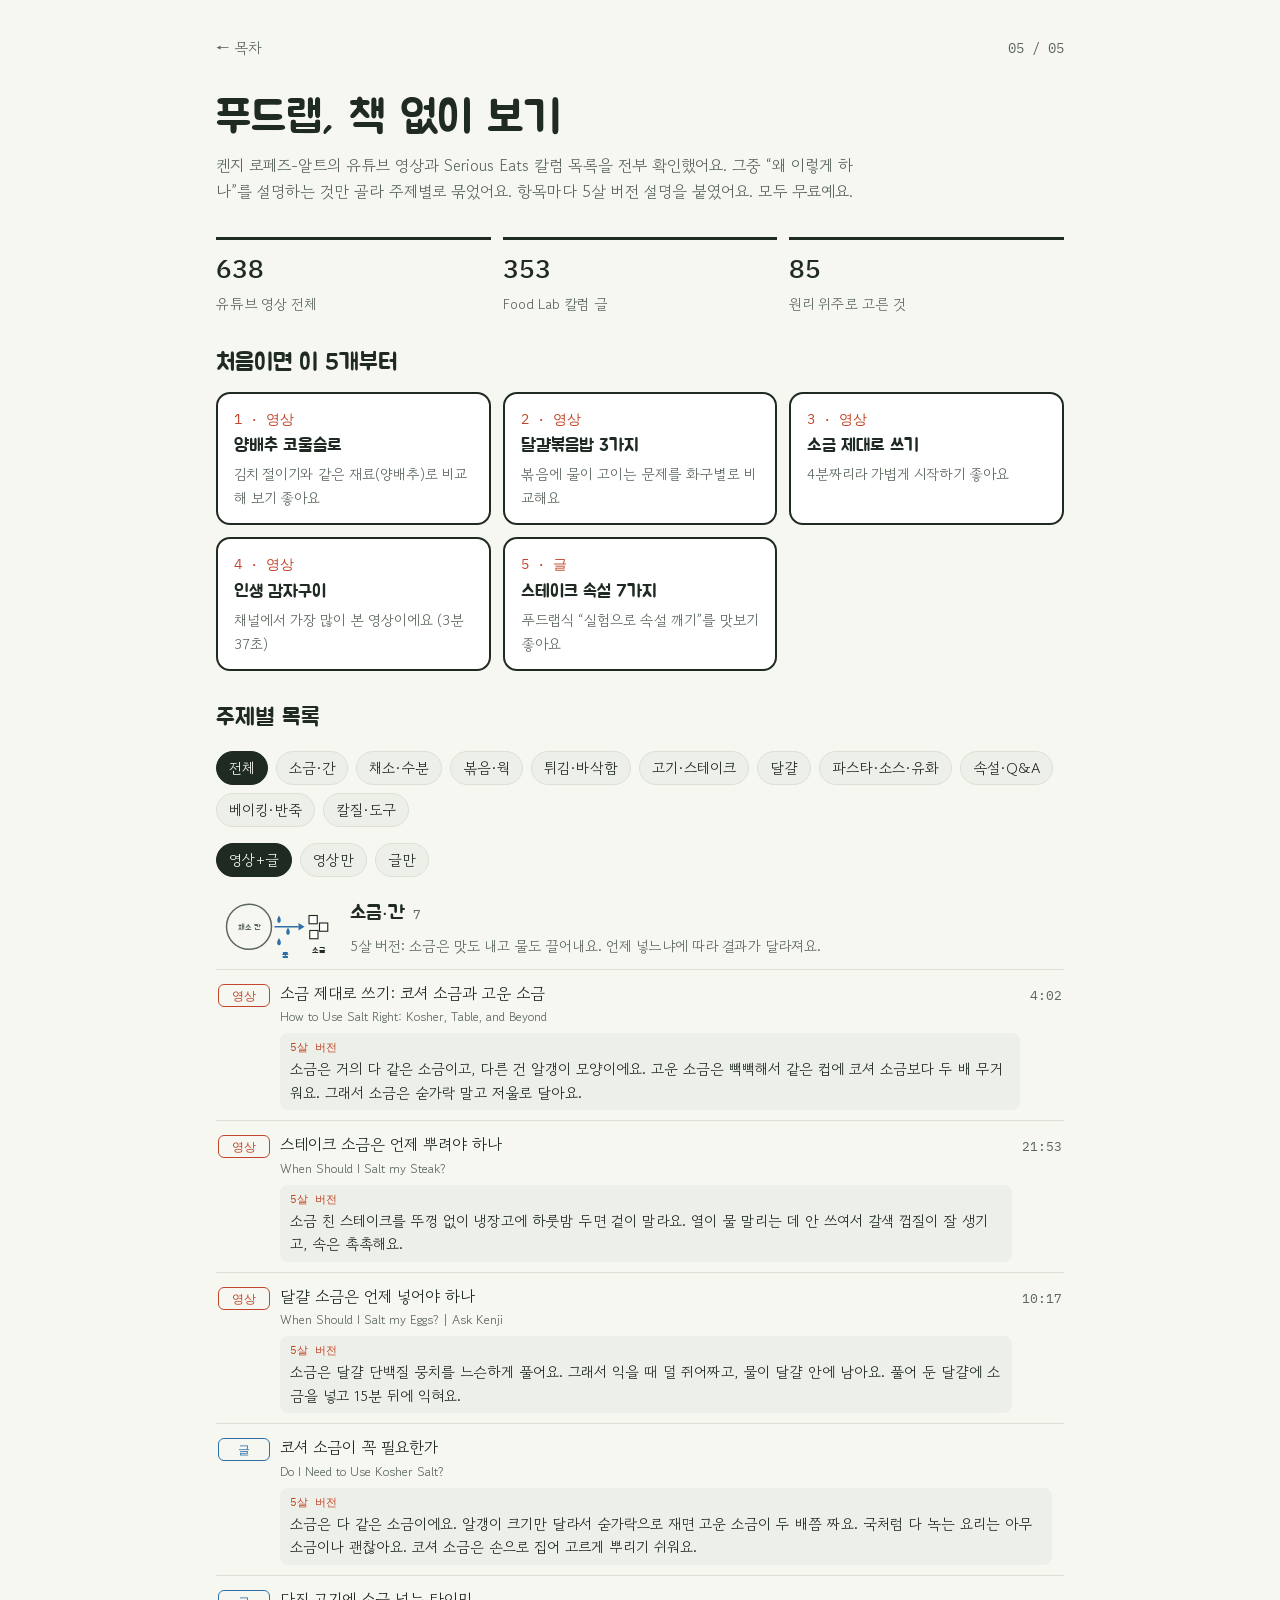
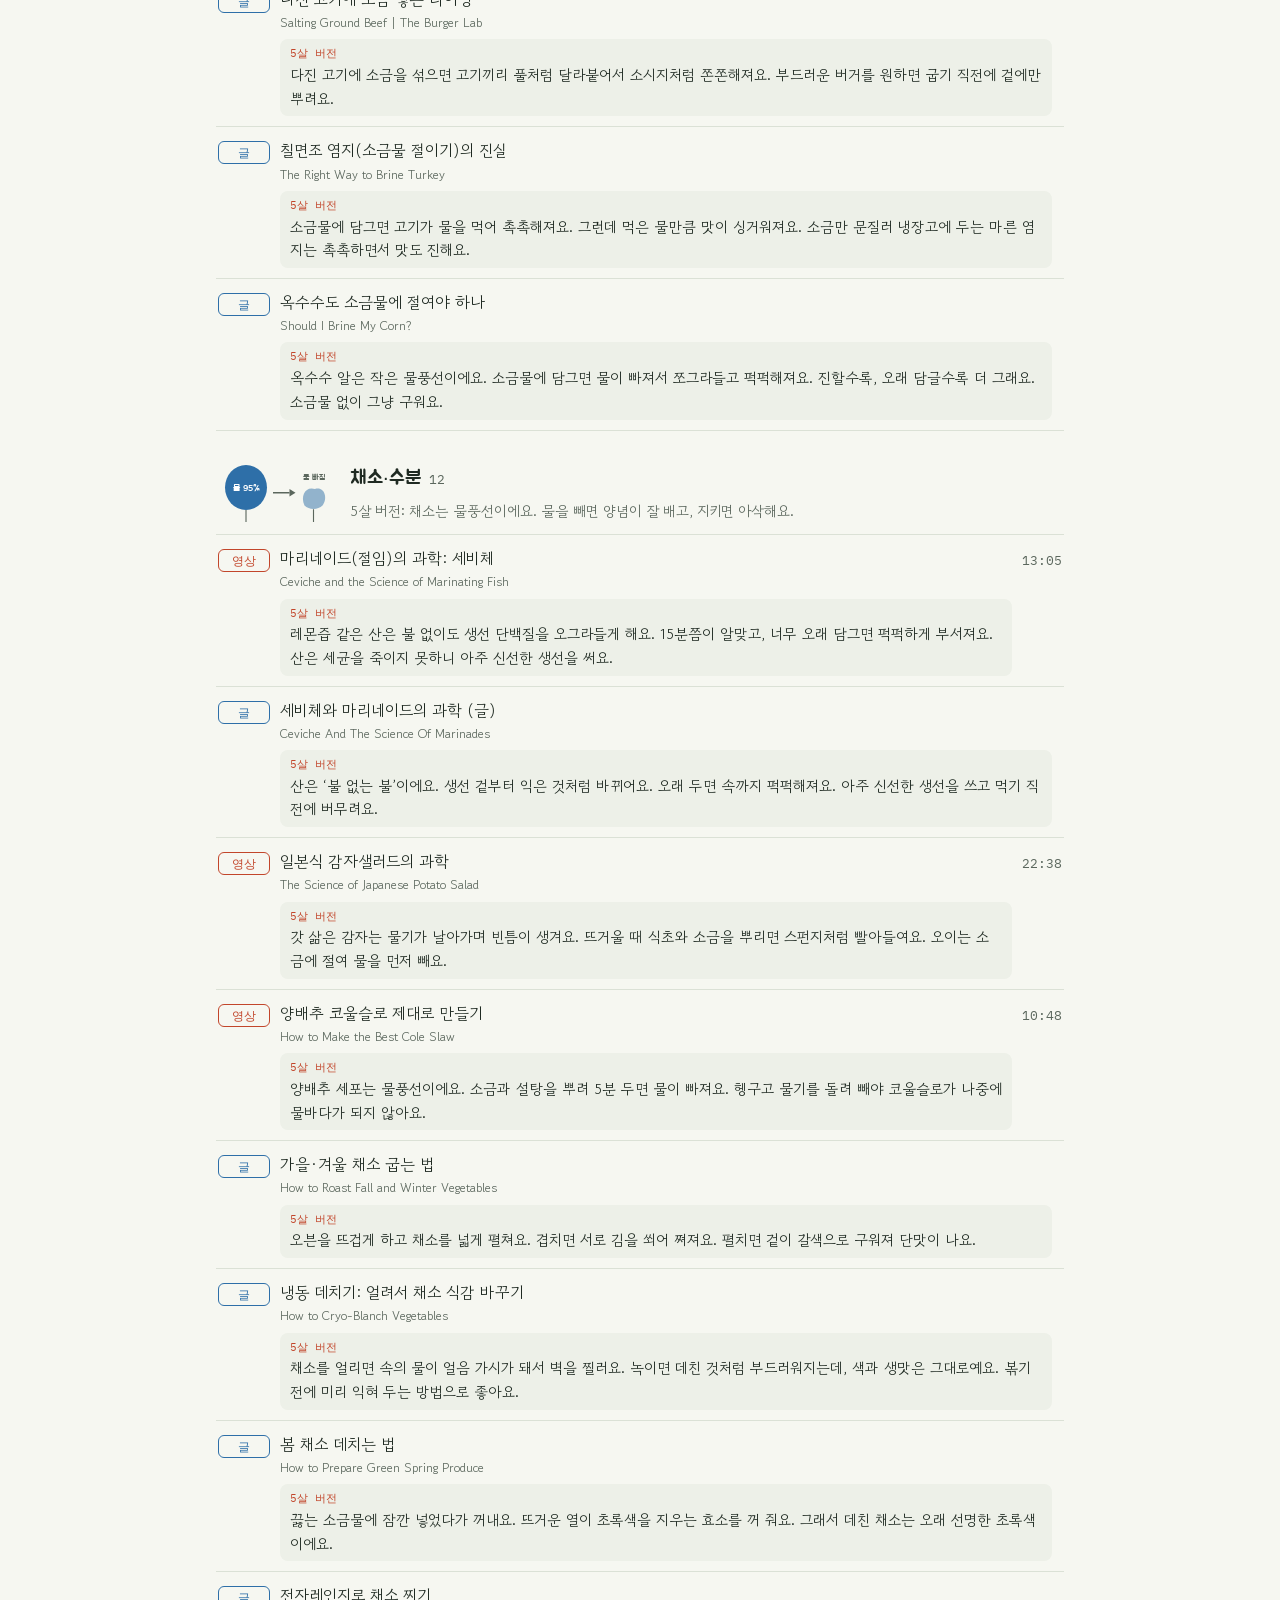
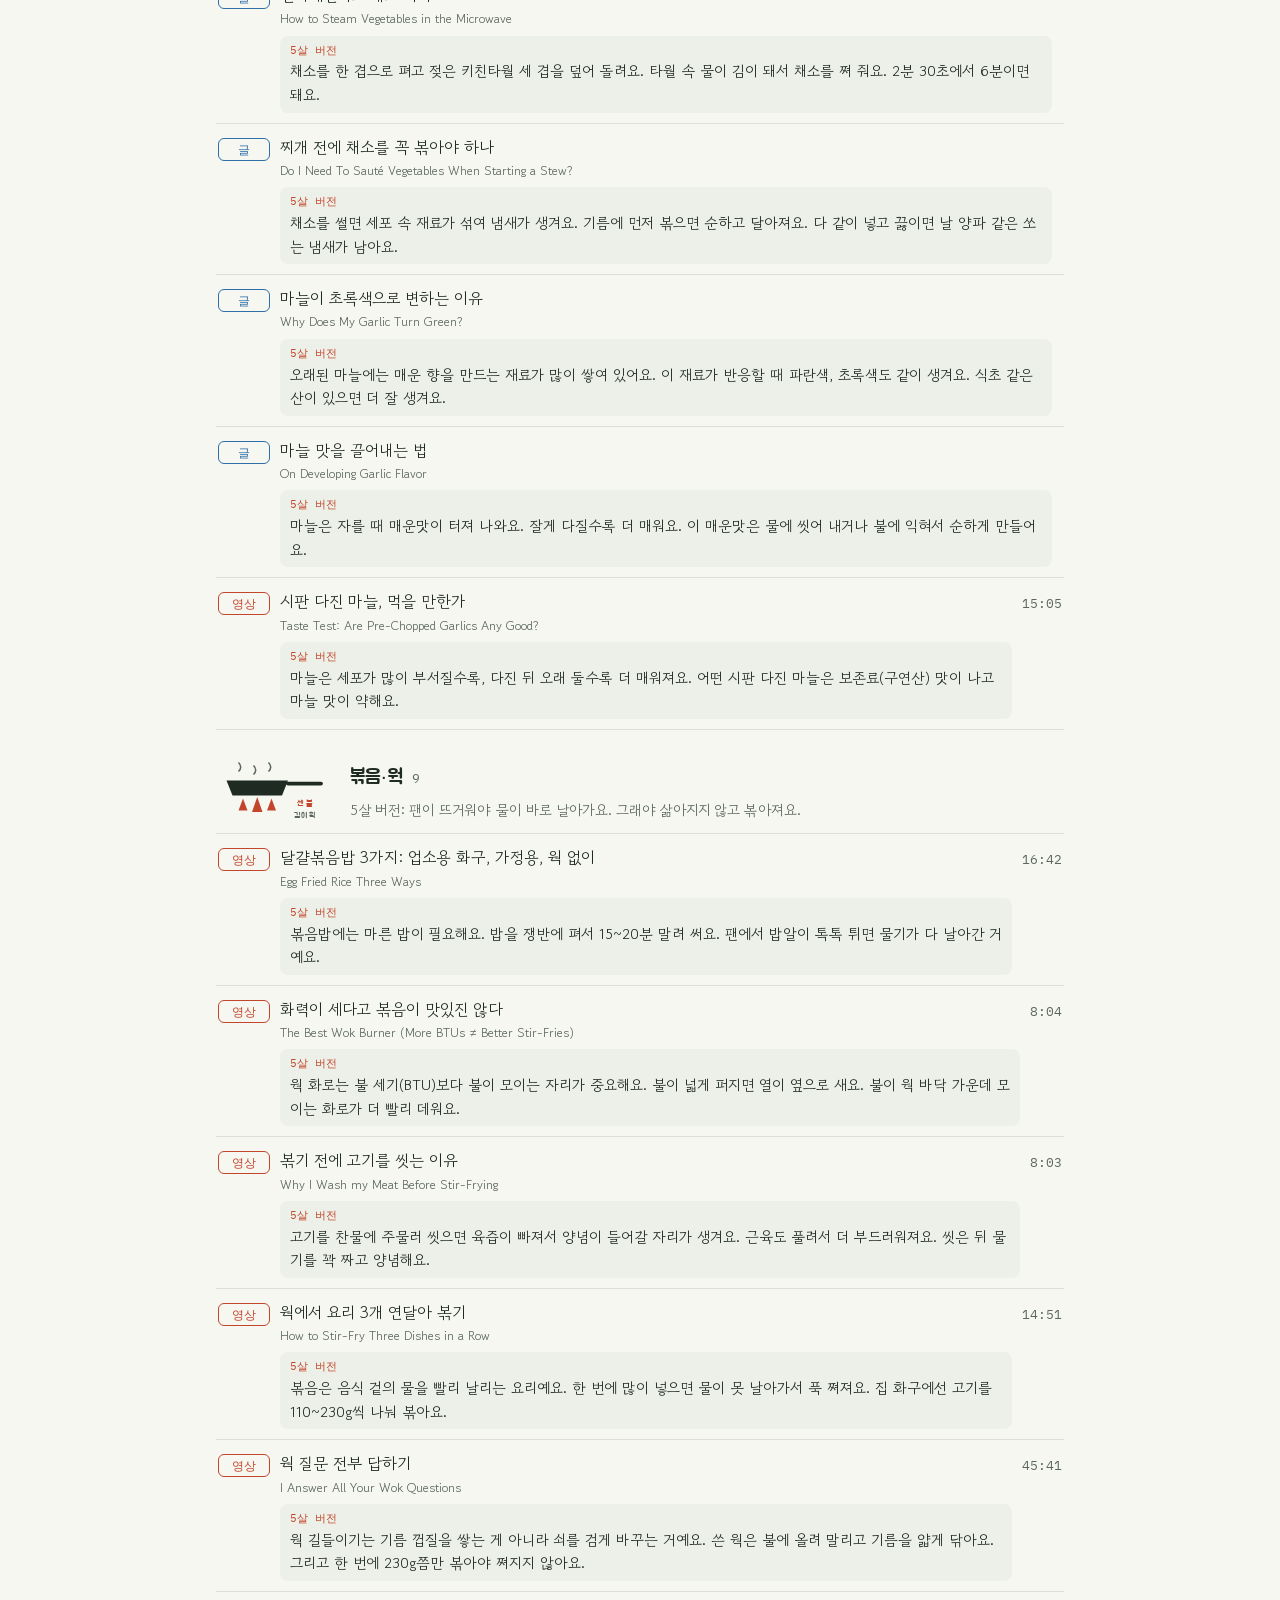
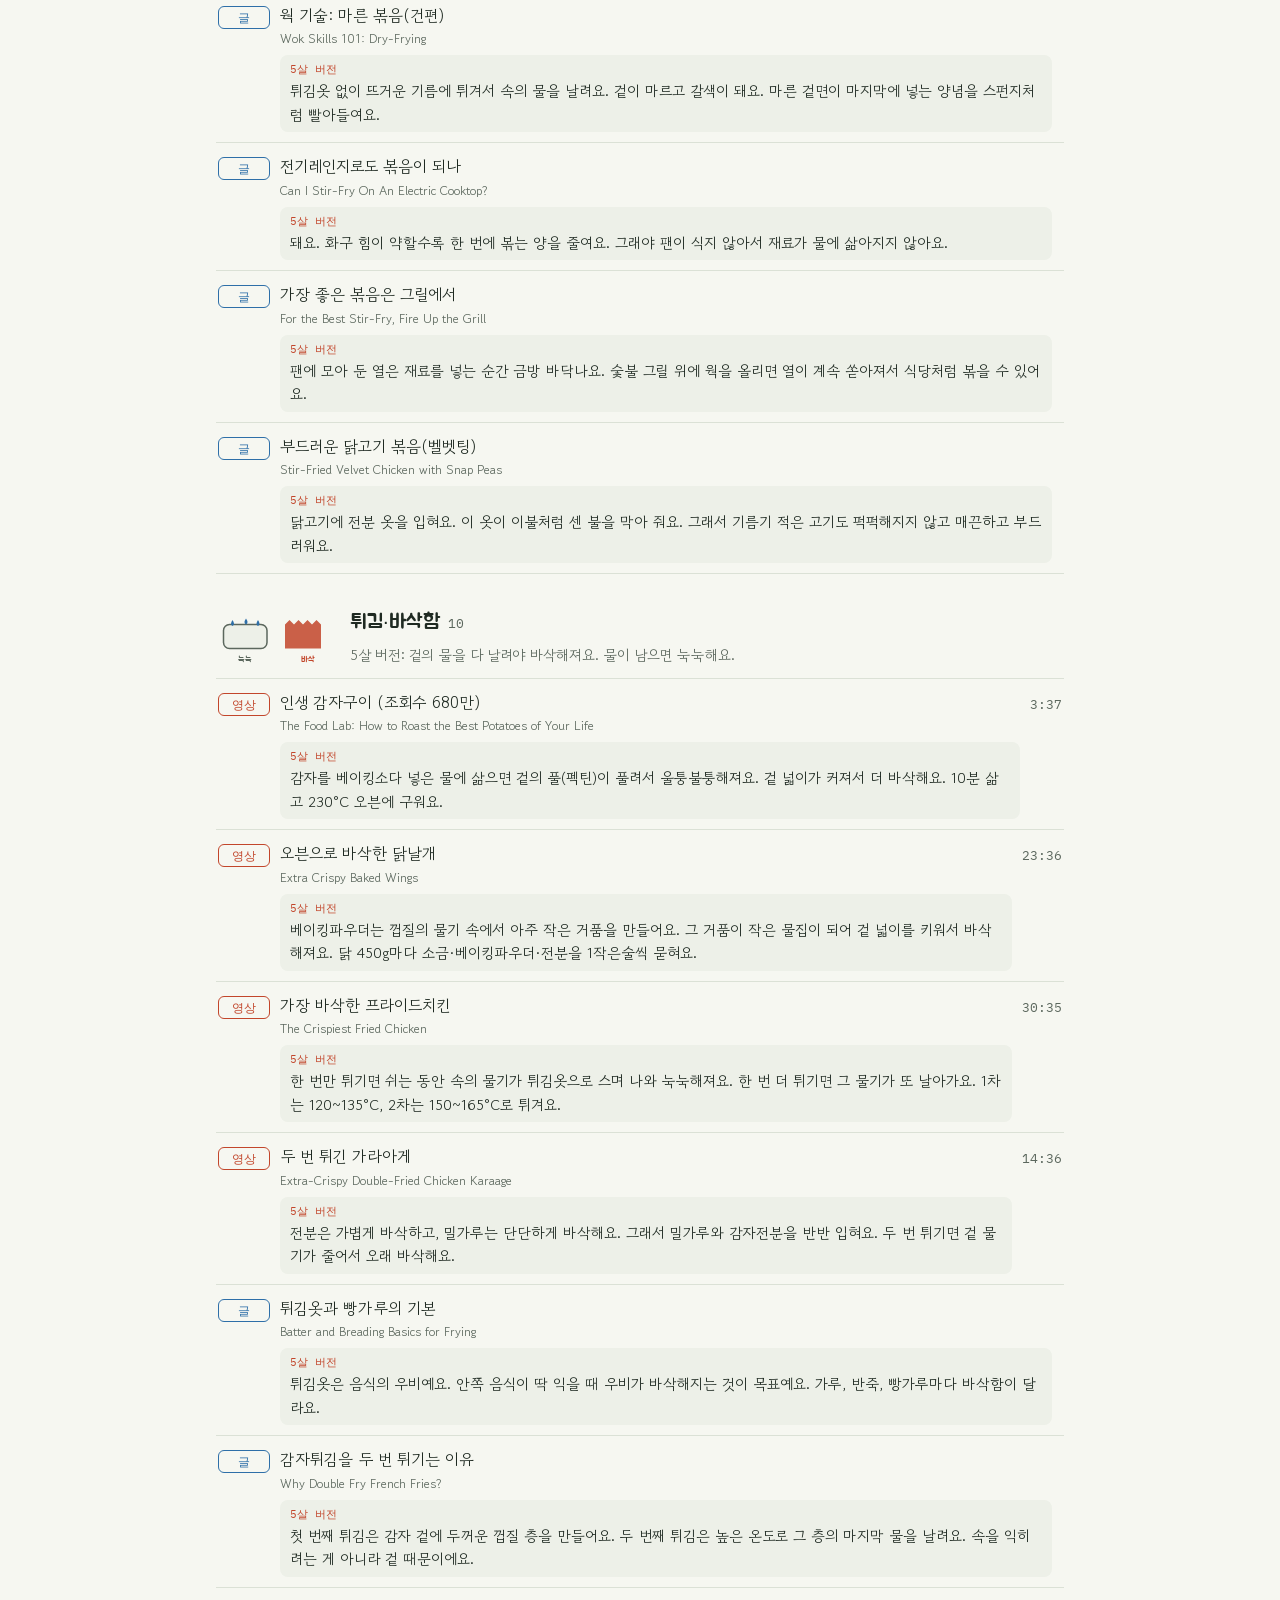
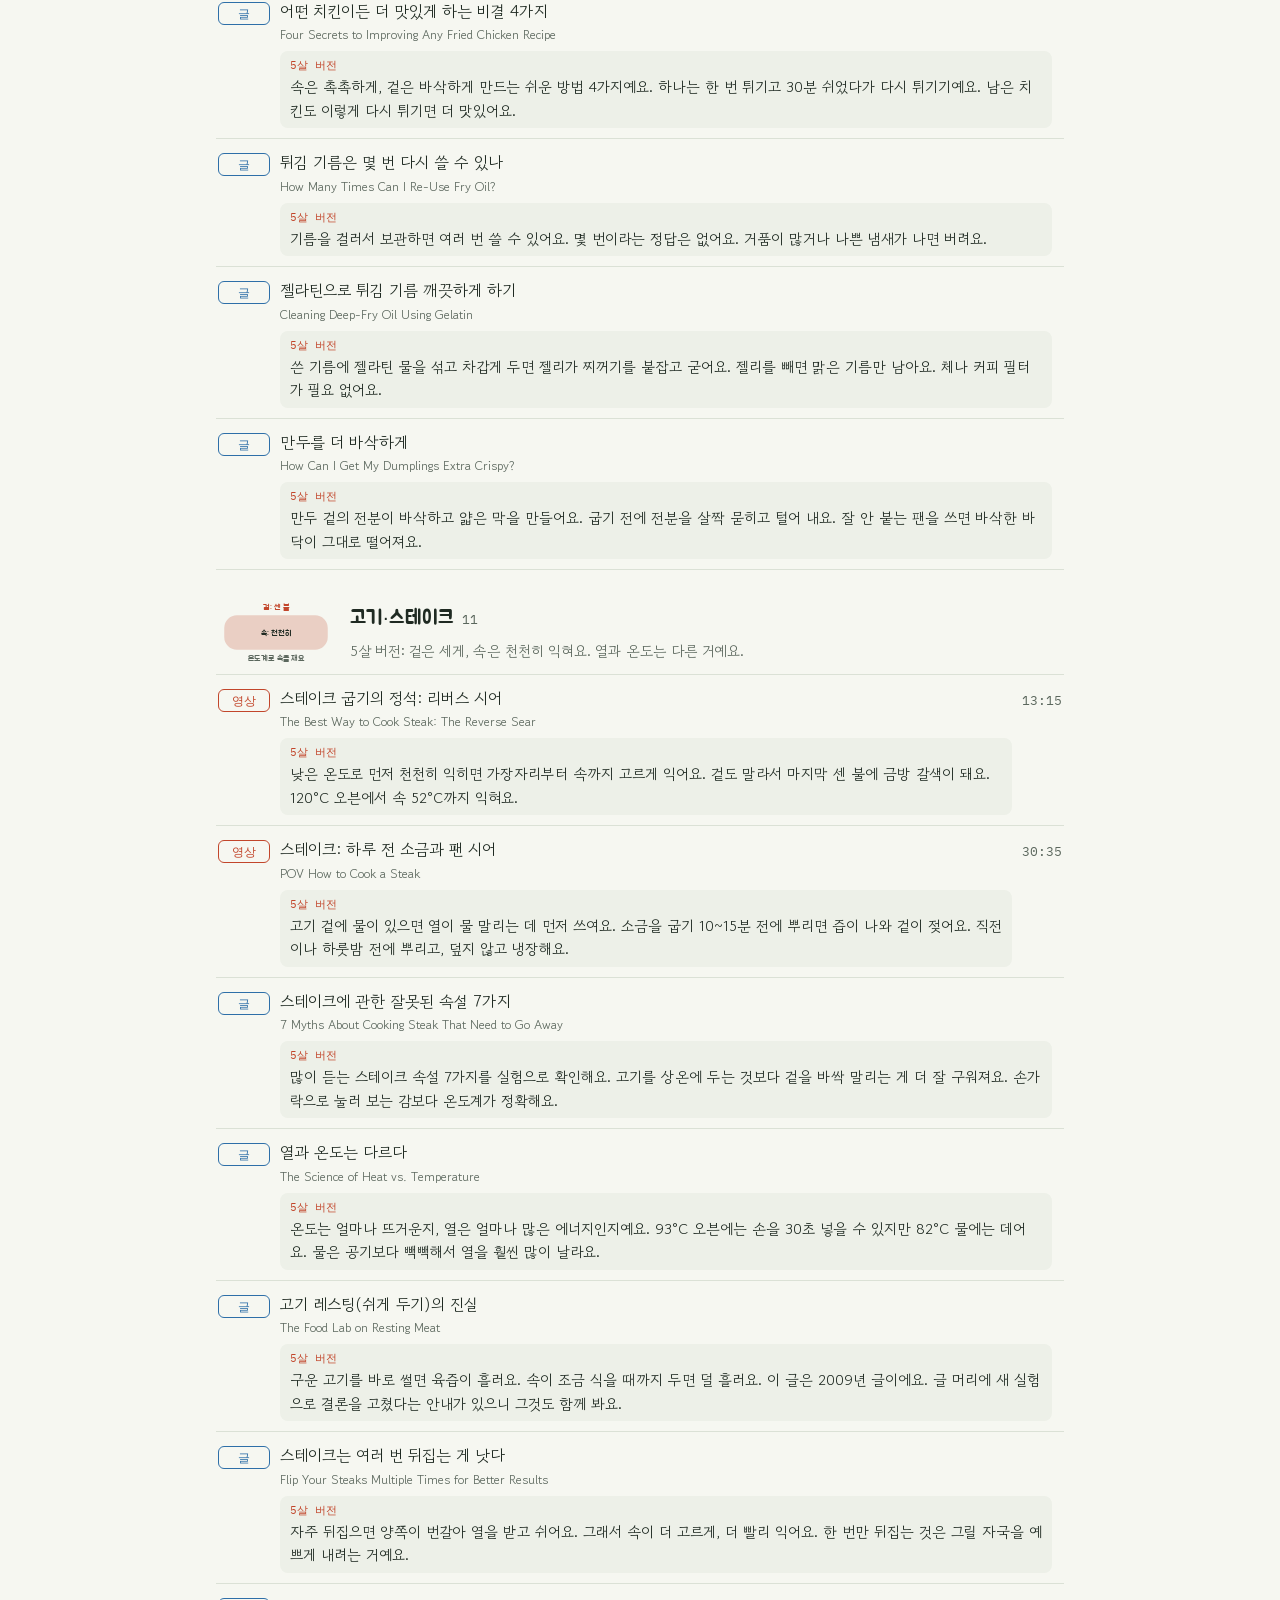
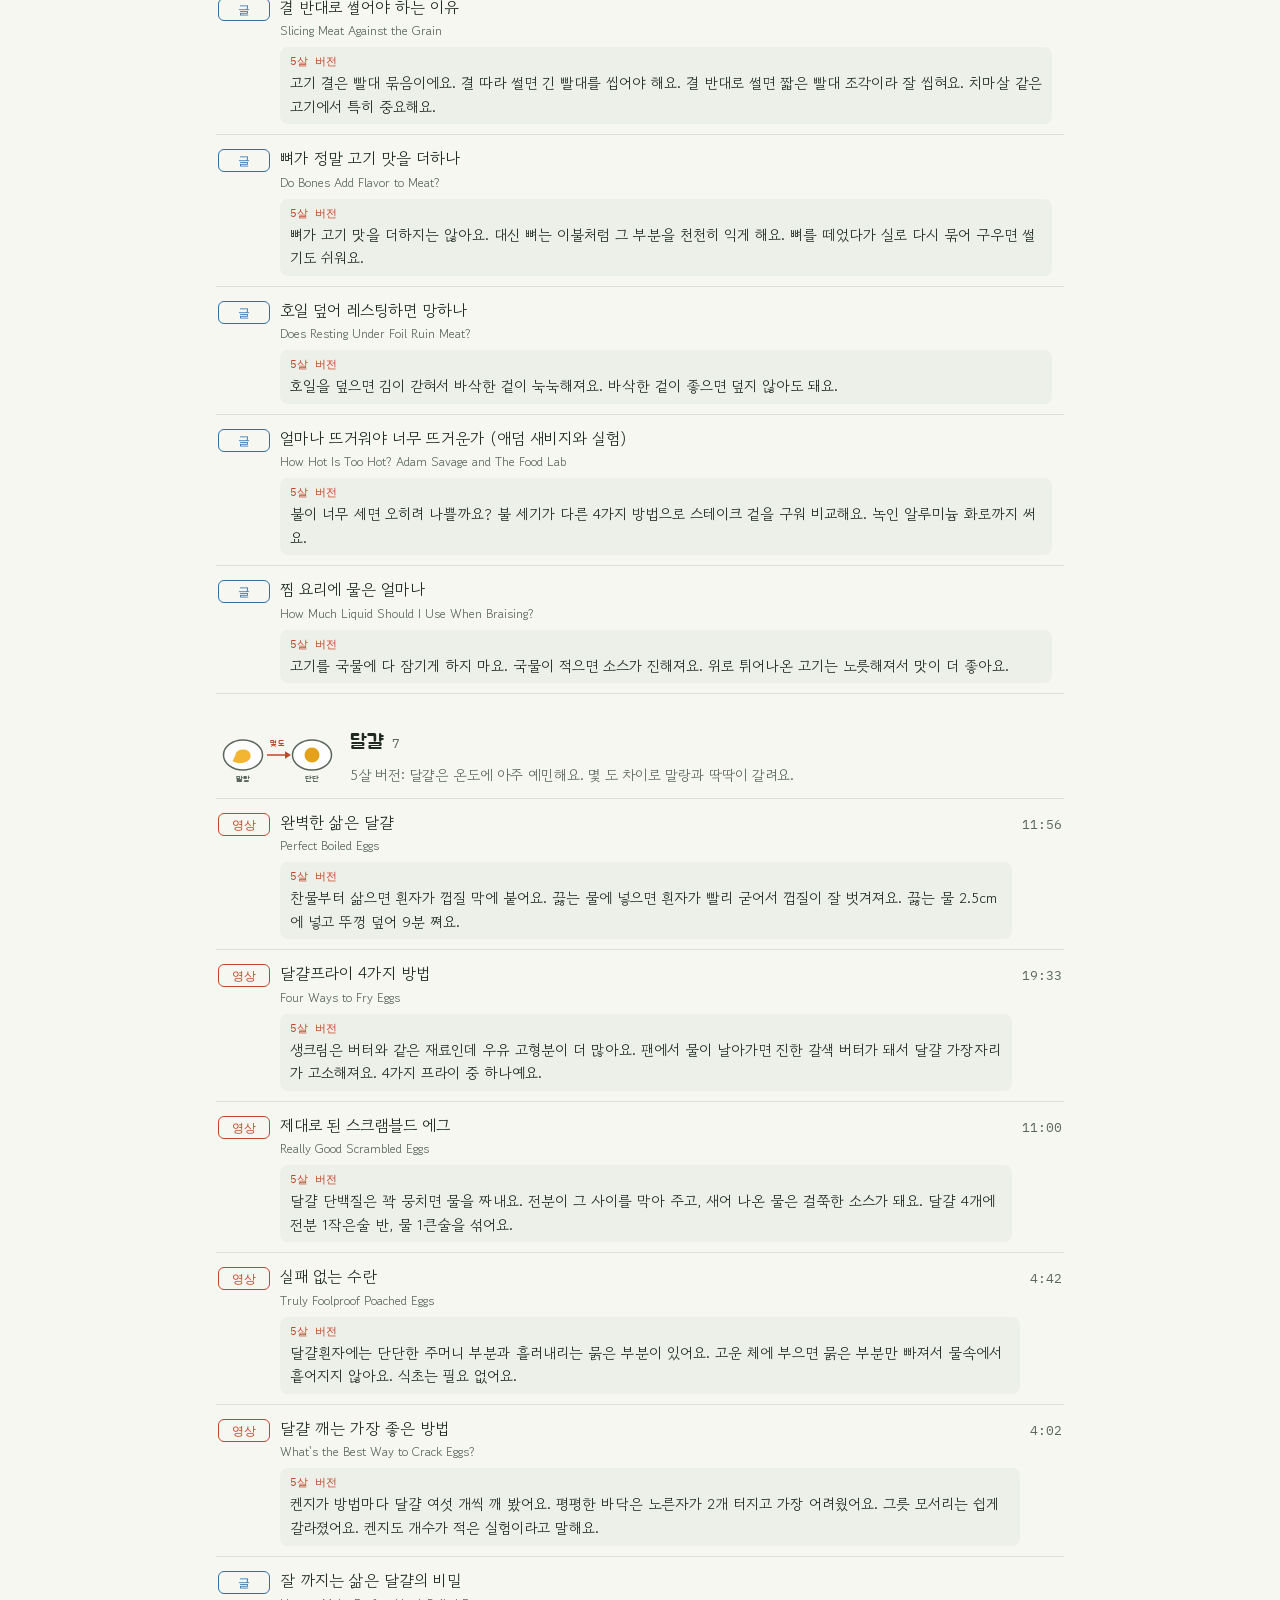
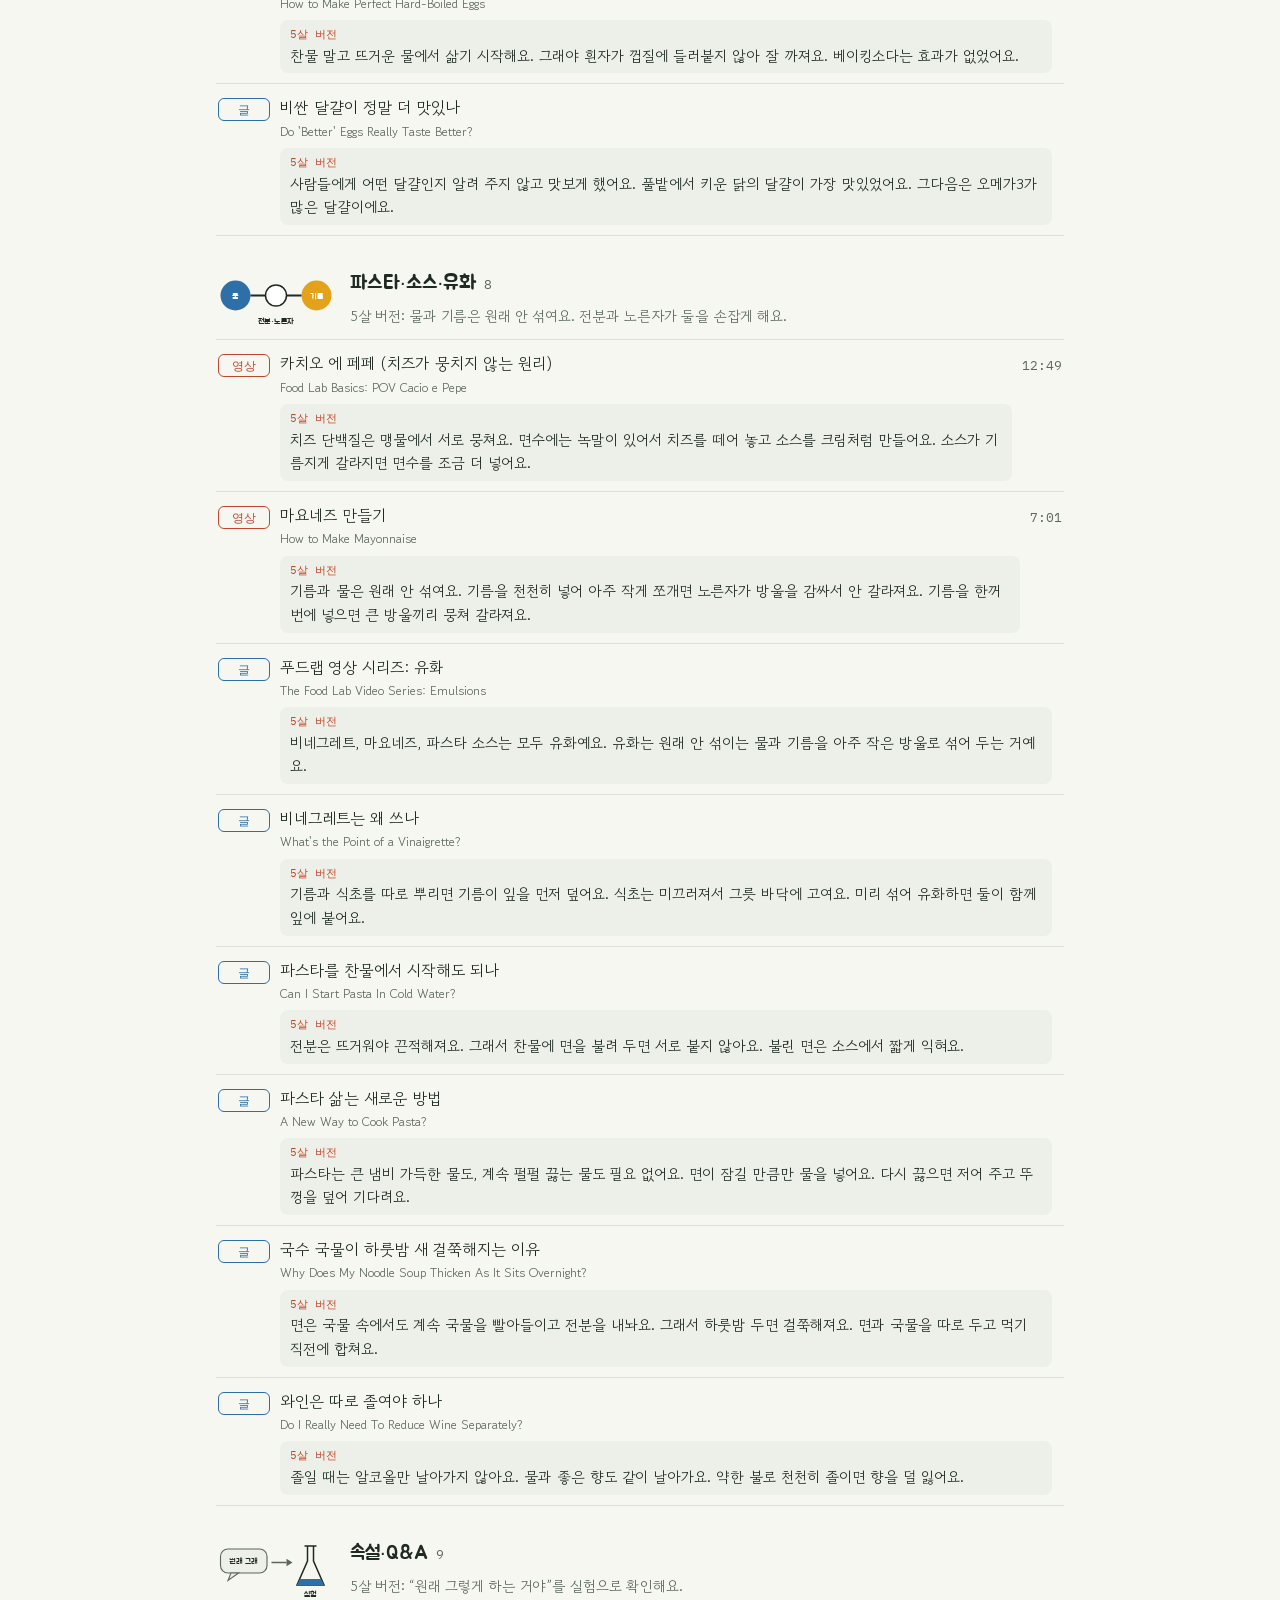
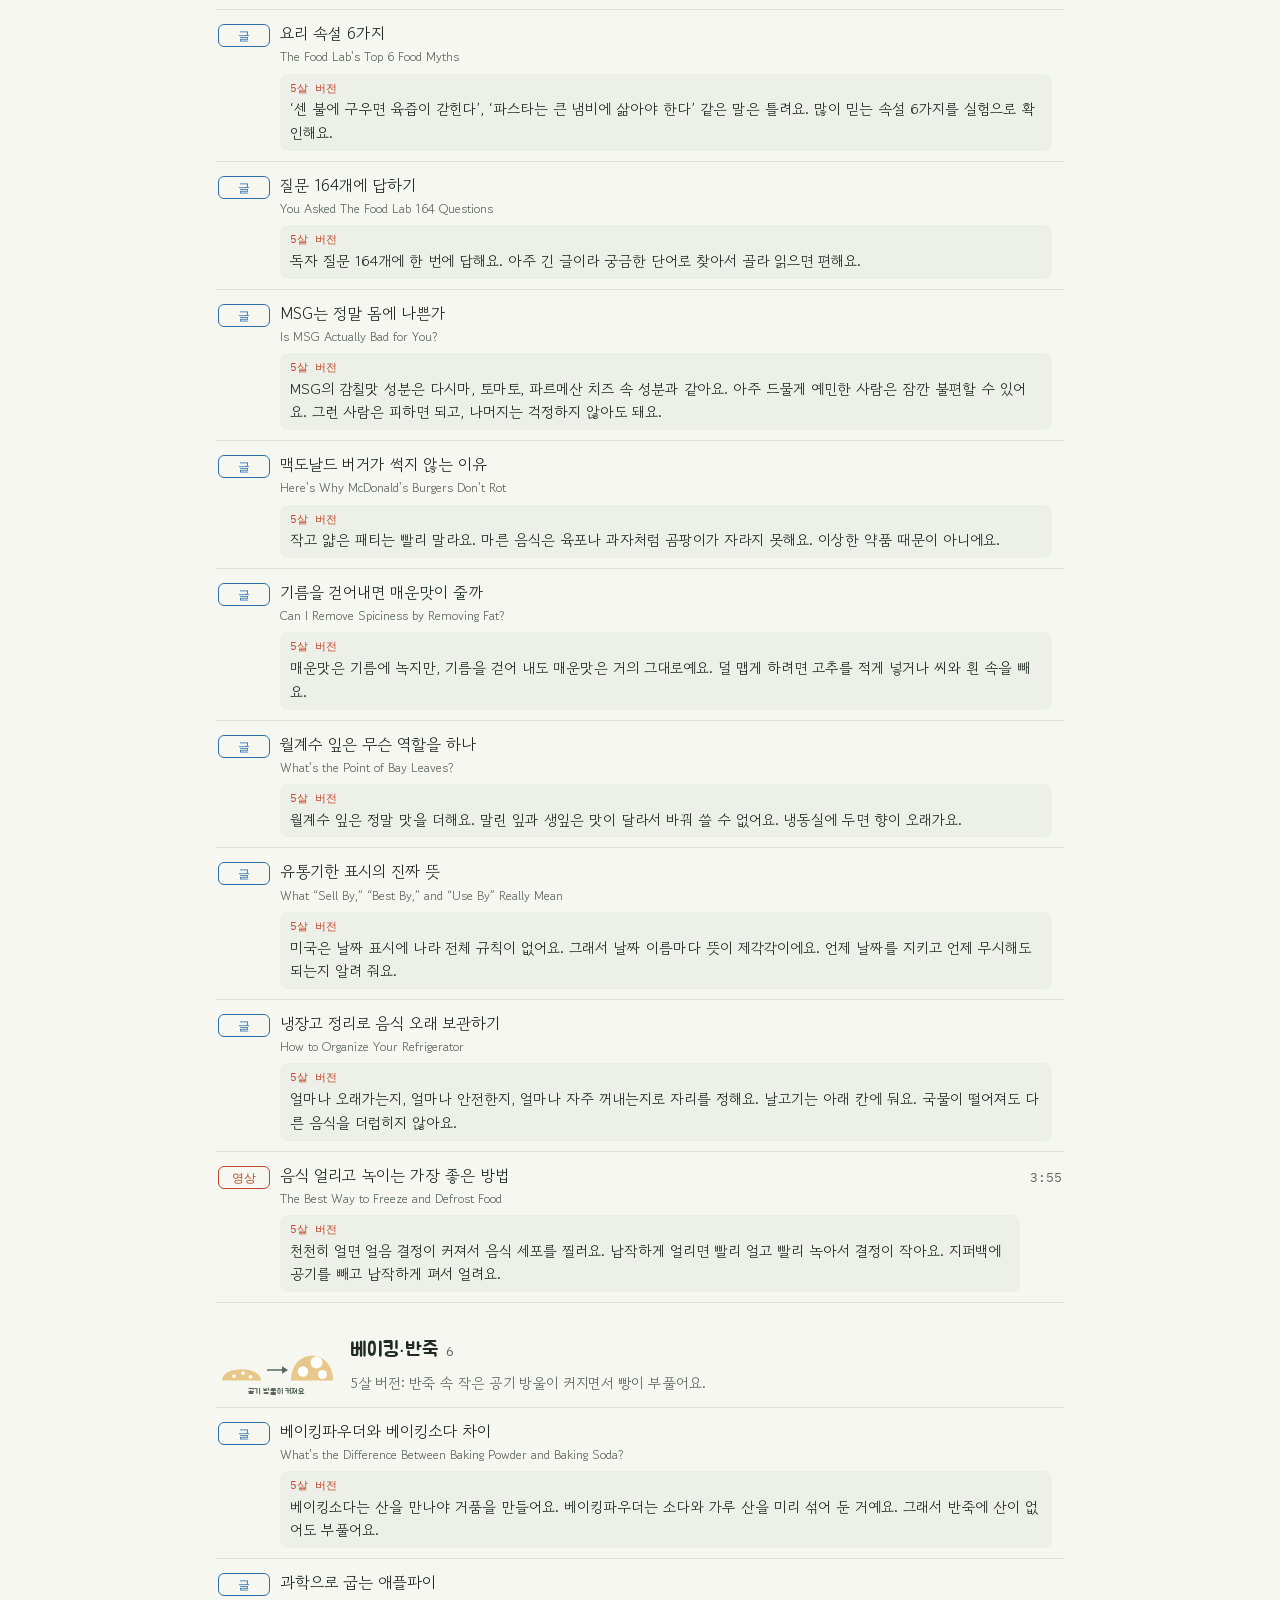
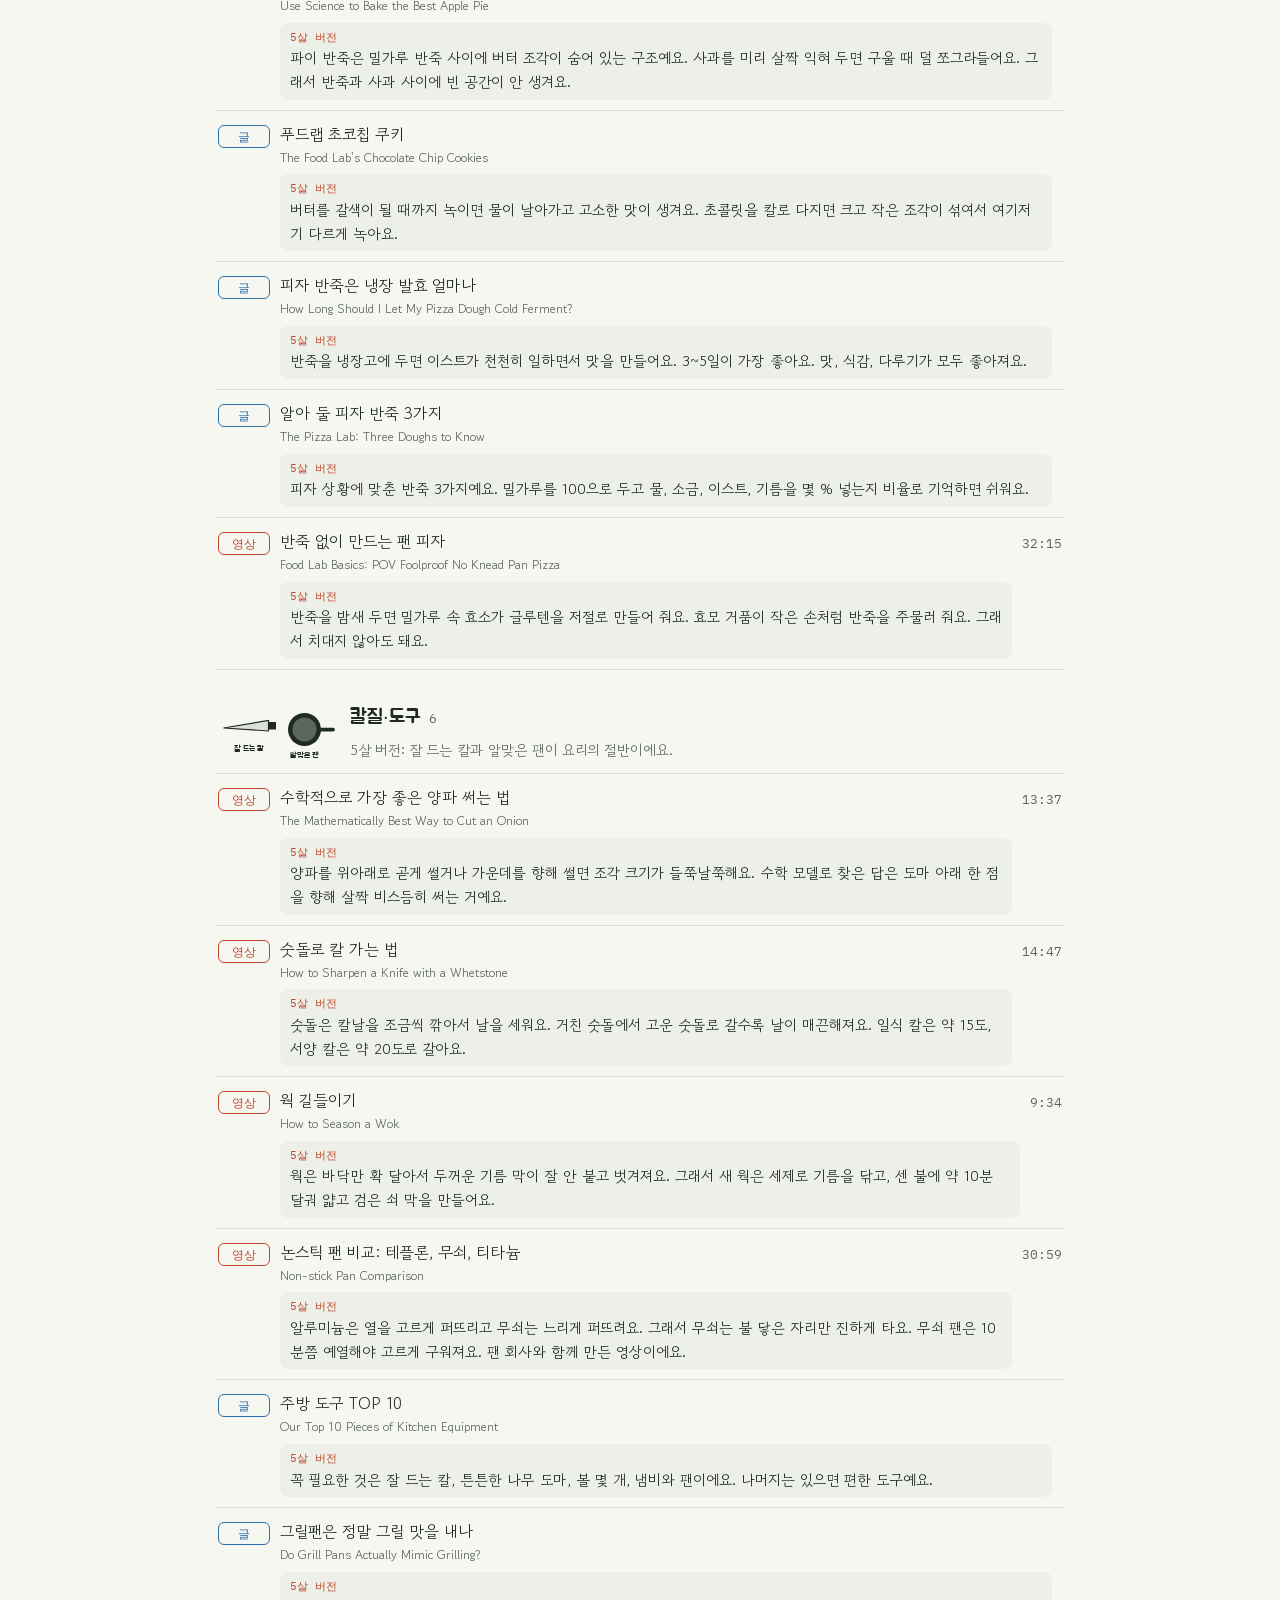
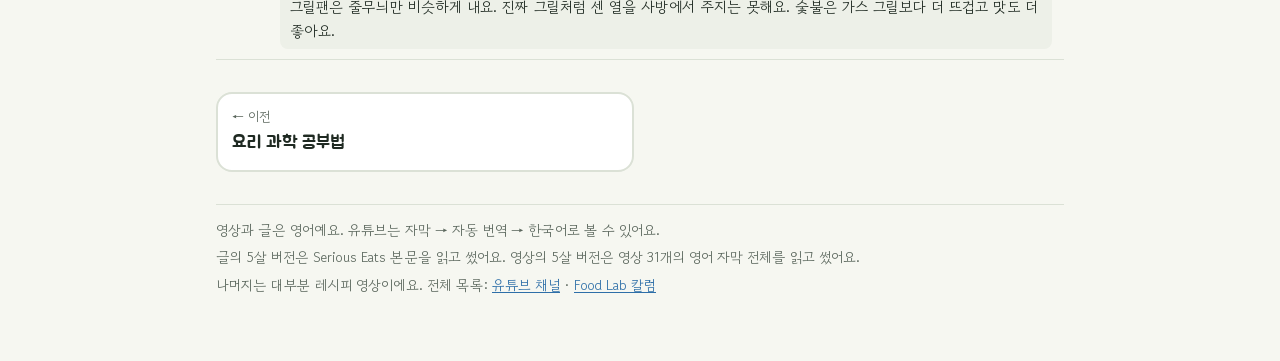
==== commit f800adee: "Rewrite video ELI5s from transcripts and fix six article ELI5s The video explanations were based on " ====
--- a/foodlab-map.html
+++ b/foodlab-map.html
@@ -121,7 +121,7 @@
 
   <footer class="notes">
     <p>영상과 글은 영어예요. 유튜브는 자막 → 자동 번역 → 한국어로 볼 수 있어요.</p>
-    <p>글의 5살 버전은 Serious Eats 본문을 읽고 썼어요. 영상의 5살 버전은 같은 주제의 Food Lab 글과 켄지의 레시피 방법을 바탕으로 썼어요. 영상을 하나하나 끝까지 보고 쓴 것은 아니에요.</p>
+    <p>글의 5살 버전은 Serious Eats 본문을 읽고 썼어요. 영상의 5살 버전은 영상 31개의 영어 자막 전체를 읽고 썼어요.</p>
     <p>나머지는 대부분 레시피 영상이에요. 전체 목록: <a href="https://www.youtube.com/@JKenjiLopezAlt/videos" target="_blank" rel="noopener">유튜브 채널</a> · <a href="https://www.seriouseats.com/the-food-lab-5118015" target="_blank" rel="noopener">Food Lab 칼럼</a></p>
   </footer>
 </div>
@@ -214,41 +214,41 @@
 };
 // [type v/a, cat, 한국어, 원제, id(영상)/slug(글), 길이, 5살 버전]
 const ITEMS = [
-  ["v","salt","소금 제대로 쓰기: 코셔 소금, 고운 소금 차이","How to Use Salt Right: Kosher, Table, and Beyond","yprH4DRHI0c","4:02","코셔 소금은 푹신한 눈송이, 고운 소금은 꽉 찬 모래예요. 같은 한 숟가락이어도 고운 소금이 훨씬 짜요. 무게로 재면 짠 정도가 같아요."],
-  ["v","salt","스테이크 소금은 언제 뿌려야 하나","When Should I Salt my Steak?","DtCqblM6Syg","21:53","소금을 뿌리면 처음에는 고기 물이 밖으로 나와요. 40분쯤 지나면 그 물이 다시 고기 속으로 들어가요. 그래서 굽기 직전에 뿌리거나, 40분 넘게 미리 뿌려요. 그 사이에 구우면 겉이 젖어서 잘 안 구워져요."],
-  ["v","salt","달걀 소금은 언제 넣어야 하나","When Should I Salt my Eggs? | Ask Kenji","SZ6L1PVRjIk","10:17","소금은 달걀 단백질끼리 꽉 뭉치는 것을 막아 줘요. 그래서 소금을 미리 넣은 스크램블이 더 촉촉하고 부드러워요. 굽기 15분쯤 전에 넣어요."],
+  ["v","salt","소금 제대로 쓰기: 코셔 소금과 고운 소금","How to Use Salt Right: Kosher, Table, and Beyond","yprH4DRHI0c","4:02","소금은 거의 다 같은 소금이고, 다른 건 알갱이 모양이에요. 고운 소금은 빽빽해서 같은 컵에 코셔 소금보다 두 배 무거워요. 그래서 소금은 숟가락 말고 저울로 달아요."],
+  ["v","salt","스테이크 소금은 언제 뿌려야 하나","When Should I Salt my Steak?","DtCqblM6Syg","21:53","소금 친 스테이크를 뚜껑 없이 냉장고에 하룻밤 두면 겉이 말라요. 열이 물 말리는 데 안 쓰여서 갈색 껍질이 잘 생기고, 속은 촉촉해요."],
+  ["v","salt","달걀 소금은 언제 넣어야 하나","When Should I Salt my Eggs? | Ask Kenji","SZ6L1PVRjIk","10:17","소금은 달걀 단백질 뭉치를 느슨하게 풀어요. 그래서 익을 때 덜 쥐어짜고, 물이 달걀 안에 남아요. 풀어 둔 달걀에 소금을 넣고 15분 뒤에 익혀요."],
   ["a","salt","코셔 소금이 꼭 필요한가","Do I Need to Use Kosher Salt?","ask-the-food-lab-do-i-need-to-use-kosher-salt","","소금은 다 같은 소금이에요. 알갱이 크기만 달라서 숟가락으로 재면 고운 소금이 두 배쯤 짜요. 국처럼 다 녹는 요리는 아무 소금이나 괜찮아요. 코셔 소금은 손으로 집어 고르게 뿌리기 쉬워요."],
   ["a","salt","다진 고기에 소금 넣는 타이밍","Salting Ground Beef | The Burger Lab","the-burger-lab-salting-ground-beef","","다진 고기에 소금을 섞으면 고기끼리 풀처럼 달라붙어서 소시지처럼 쫀쫀해져요. 부드러운 버거를 원하면 굽기 직전에 겉에만 뿌려요."],
   ["a","salt","칠면조 염지(소금물 절이기)의 진실","The Right Way to Brine Turkey","the-food-lab-the-truth-about-brining-turkey-thanksgiving","","소금물에 담그면 고기가 물을 먹어 촉촉해져요. 그런데 먹은 물만큼 맛이 싱거워져요. 소금만 문질러 냉장고에 두는 마른 염지는 촉촉하면서 맛도 진해요."],
-  ["a","salt","옥수수도 소금물에 절여야 하나","Should I Brine My Corn?","ask-the-food-lab-should-i-brine-my-corn","","소금물에 담가도 옥수수는 더 통통해지지 않아요. 신선한 옥수수를 센 숯불에 굴려 가며 구우면 돼요."],
-
-  ["v","veg","마리네이드(절임)의 과학: 세비체","Ceviche and the Science of Marinating Fish","GDH6Xyzi_2Q","13:05","레몬즙 같은 산은 불처럼 생선 단백질 모양을 바꿔요. 그래서 날생선이 익은 것처럼 하얗고 단단해져요. 너무 오래 두면 퍽퍽해지니 짧게 절여요."],
+  ["a","salt","옥수수도 소금물에 절여야 하나","Should I Brine My Corn?","ask-the-food-lab-should-i-brine-my-corn","","옥수수 알은 작은 물풍선이에요. 소금물에 담그면 물이 빠져서 쪼그라들고 퍽퍽해져요. 진할수록, 오래 담글수록 더 그래요. 소금물 없이 그냥 구워요."],
+
+  ["v","veg","마리네이드(절임)의 과학: 세비체","Ceviche and the Science of Marinating Fish","GDH6Xyzi_2Q","13:05","레몬즙 같은 산은 불 없이도 생선 단백질을 오그라들게 해요. 15분쯤이 알맞고, 너무 오래 담그면 퍽퍽하게 부서져요. 산은 세균을 죽이지 못하니 아주 신선한 생선을 써요."],
   ["a","veg","세비체와 마리네이드의 과학 (글)","Ceviche And The Science Of Marinades","the-food-lab-ceviche-and-the-science-of-marin","","산은 ‘불 없는 불’이에요. 생선 겉부터 익은 것처럼 바뀌어요. 오래 두면 속까지 퍽퍽해져요. 아주 신선한 생선을 쓰고 먹기 직전에 버무려요."],
-  ["v","veg","일본식 감자샐러드의 과학","The Science of Japanese Potato Salad","8o2NWYiLN8I","22:38","감자는 뜨거울 때 간을 하면 양념을 스펀지처럼 빨아들여요. 오이와 양파는 소금에 절여 물을 빼요. 그래야 샐러드가 질척해지지 않아요."],
-  ["v","veg","양배추 코울슬로 제대로 만들기","How to Make the Best Cole Slaw","7Me9AbpaPC0","10:48","양배추도 배추처럼 물풍선이에요. 소금과 설탕을 뿌려 물을 먼저 빼고 꼭 짜요. 그래야 드레싱이 묽어지지 않아요. 김치 절이기와 같은 원리예요."],
+  ["v","veg","일본식 감자샐러드의 과학","The Science of Japanese Potato Salad","8o2NWYiLN8I","22:38","갓 삶은 감자는 물기가 날아가며 빈틈이 생겨요. 뜨거울 때 식초와 소금을 뿌리면 스펀지처럼 빨아들여요. 오이는 소금에 절여 물을 먼저 빼요."],
+  ["v","veg","양배추 코울슬로 제대로 만들기","How to Make the Best Cole Slaw","7Me9AbpaPC0","10:48","양배추 세포는 물풍선이에요. 소금과 설탕을 뿌려 5분 두면 물이 빠져요. 헹구고 물기를 돌려 빼야 코울슬로가 나중에 물바다가 되지 않아요."],
   ["a","veg","가을·겨울 채소 굽는 법","How to Roast Fall and Winter Vegetables","the-food-lab-how-to-roast-vegetables","","오븐을 뜨겁게 하고 채소를 넓게 펼쳐요. 겹치면 서로 김을 쐬어 쪄져요. 펼치면 겉이 갈색으로 구워져 단맛이 나요."],
   ["a","veg","냉동 데치기: 얼려서 채소 식감 바꾸기","How to Cryo-Blanch Vegetables","how-to-cryo-blanch-vegetables-green-beans","","채소를 얼리면 속의 물이 얼음 가시가 돼서 벽을 찔러요. 녹이면 데친 것처럼 부드러워지는데, 색과 생맛은 그대로예요. 볶기 전에 미리 익혀 두는 방법으로 좋아요."],
   ["a","veg","봄 채소 데치는 법","How to Prepare Green Spring Produce","food-lab-spring-produce-how-to-blanch","","끓는 소금물에 잠깐 넣었다가 꺼내요. 뜨거운 열이 초록색을 지우는 효소를 꺼 줘요. 그래서 데친 채소는 오래 선명한 초록색이에요."],
   ["a","veg","전자레인지로 채소 찌기","How to Steam Vegetables in the Microwave","how-to-steam-vegetables-in-the-microwave","","채소를 한 겹으로 펴고 젖은 키친타월 세 겹을 덮어 돌려요. 타월 속 물이 김이 돼서 채소를 쪄 줘요. 2분 30초에서 6분이면 돼요."],
-  ["a","veg","찌개 전에 채소를 꼭 볶아야 하나","Do I Need To Sauté Vegetables When Starting a Stew?","ask-the-food-lab-do-i-need-to-saute-vegetables-when-starting-a-stew","","기름은 물보다 훨씬 뜨거워져요. 그래서 볶으면 갈색이 되고 새로운 고소한 맛이 생겨요. 물에 바로 넣으면 이 맛이 안 생겨요. 당근과 셀러리처럼 바로 넣어도 되는 채소도 있어요."],
+  ["a","veg","찌개 전에 채소를 꼭 볶아야 하나","Do I Need To Sauté Vegetables When Starting a Stew?","ask-the-food-lab-do-i-need-to-saute-vegetables-when-starting-a-stew","","채소를 썰면 세포 속 재료가 섞여 냄새가 생겨요. 기름에 먼저 볶으면 순하고 달아져요. 다 같이 넣고 끓이면 날 양파 같은 쏘는 냄새가 남아요."],
   ["a","veg","마늘이 초록색으로 변하는 이유","Why Does My Garlic Turn Green?","ask-the-food-lab-why-does-my-garlic-turn-green","","오래된 마늘에는 매운 향을 만드는 재료가 많이 쌓여 있어요. 이 재료가 반응할 때 파란색, 초록색도 같이 생겨요. 식초 같은 산이 있으면 더 잘 생겨요."],
   ["a","veg","마늘 맛을 끌어내는 법","On Developing Garlic Flavor","ask-the-food-lab-on-developing-garlic-flavor","","마늘은 자를 때 매운맛이 터져 나와요. 잘게 다질수록 더 매워요. 이 매운맛은 물에 씻어 내거나 불에 익혀서 순하게 만들어요."],
-  ["v","veg","시판 다진 마늘, 먹을 만한가","Taste Test: Are Pre-Chopped Garlics Any Good?","vG-NsFXNYUw","15:05","마늘은 자르는 순간부터 맛이 변하기 시작해요. 미리 다져 파는 마늘이 직접 다진 마늘과 얼마나 다른지 맛으로 비교해요."],
-
-  ["v","stir","달걀볶음밥 3가지: 업소용 화구, 가정용, 웍 없이","Egg Fried Rice Three Ways","u2MJzEuI0vI","16:42","밥에 물기가 많으면 볶음밥이 떡처럼 뭉쳐요. 불이 약한 집에서는 조금씩 나눠 볶아요. 그래야 팬이 식지 않아요. 불 세기마다 어떻게 다르게 볶는지 보여 줘요."],
-  ["v","stir","화력이 세다고 볶음이 맛있진 않다","The Best Wok Burner (More BTUs ≠ Better Stir-Fries)","cpoSvprBJpE","8:04","불이 세다고 다 좋은 게 아니에요. 불꽃이 웍에 고르게 닿는지, 내가 다룰 수 있는 세기인지가 더 중요해요."],
-  ["v","stir","볶기 전에 고기를 씻는 이유","Why I Wash my Meat Before Stir-Frying","SGP36xcUnOs","8:03","고기 겉의 끈적한 핏물을 씻어 내면 볶을 때 회색 국물이 덜 생겨요. 씻는 동안 고기가 물을 조금 머금어서 더 촉촉해요."],
-  ["v","stir","웍에서 요리 3개 연달아 볶기","How to Stir-Fry Three Dishes in a Row","uYJCOI1fJQY","14:51","요리 하나가 끝나면 웍을 물로 헹구고 다시 달궈요. 웍을 깨끗하고 뜨겁게 되돌리는 것이 연달아 볶는 비결이에요."],
-  ["v","stir","웍 질문 전부 답하기","I Answer All Your Wok Questions","bXwLmZBa0Lo","45:41","어떤 웍을 살지, 어떻게 길들이고 관리할지, 집 화구에서 어떻게 쓸지에 하나씩 답해요. 궁금한 질문만 골라 보면 돼요."],
-  ["a","stir","웍 기술: 마른 볶음(건편)","Wok Skills 101: Dry-Frying","wok-skills-102-how-to-dry-fry-in-a-wok","","기름 속에서 재료의 물을 천천히 빼요. 물이 빠지면 쭈글쭈글해지고 육포처럼 쫄깃하고 맛이 진해져요."],
+  ["v","veg","시판 다진 마늘, 먹을 만한가","Taste Test: Are Pre-Chopped Garlics Any Good?","vG-NsFXNYUw","15:05","마늘은 세포가 많이 부서질수록, 다진 뒤 오래 둘수록 더 매워져요. 어떤 시판 다진 마늘은 보존료(구연산) 맛이 나고 마늘 맛이 약해요."],
+
+  ["v","stir","달걀볶음밥 3가지: 업소용 화구, 가정용, 웍 없이","Egg Fried Rice Three Ways","u2MJzEuI0vI","16:42","볶음밥에는 마른 밥이 필요해요. 밥을 쟁반에 펴서 15~20분 말려 써요. 팬에서 밥알이 톡톡 튀면 물기가 다 날아간 거예요."],
+  ["v","stir","화력이 세다고 볶음이 맛있진 않다","The Best Wok Burner (More BTUs ≠ Better Stir-Fries)","cpoSvprBJpE","8:04","웍 화로는 불 세기(BTU)보다 불이 모이는 자리가 중요해요. 불이 넓게 퍼지면 열이 옆으로 새요. 불이 웍 바닥 가운데 모이는 화로가 더 빨리 데워요."],
+  ["v","stir","볶기 전에 고기를 씻는 이유","Why I Wash my Meat Before Stir-Frying","SGP36xcUnOs","8:03","고기를 찬물에 주물러 씻으면 육즙이 빠져서 양념이 들어갈 자리가 생겨요. 근육도 풀려서 더 부드러워져요. 씻은 뒤 물기를 꽉 짜고 양념해요."],
+  ["v","stir","웍에서 요리 3개 연달아 볶기","How to Stir-Fry Three Dishes in a Row","uYJCOI1fJQY","14:51","볶음은 음식 겉의 물을 빨리 날리는 요리예요. 한 번에 많이 넣으면 물이 못 날아가서 푹 쪄져요. 집 화구에선 고기를 110~230g씩 나눠 볶아요."],
+  ["v","stir","웍 질문 전부 답하기","I Answer All Your Wok Questions","bXwLmZBa0Lo","45:41","웍 길들이기는 기름 껍질을 쌓는 게 아니라 쇠를 검게 바꾸는 거예요. 쓴 웍은 불에 올려 말리고 기름을 얇게 닦아요. 그리고 한 번에 230g쯤만 볶아야 쪄지지 않아요."],
+  ["a","stir","웍 기술: 마른 볶음(건편)","Wok Skills 101: Dry-Frying","wok-skills-102-how-to-dry-fry-in-a-wok","","튀김옷 없이 뜨거운 기름에 튀겨서 속의 물을 날려요. 겉이 마르고 갈색이 돼요. 마른 겉면이 마지막에 넣는 양념을 스펀지처럼 빨아들여요."],
   ["a","stir","전기레인지로도 볶음이 되나","Can I Stir-Fry On An Electric Cooktop?","ask-the-food-lab-can-i-stir-fry-on-an-electric-cooktop","","돼요. 화구 힘이 약할수록 한 번에 볶는 양을 줄여요. 그래야 팬이 식지 않아서 재료가 물에 삶아지지 않아요."],
   ["a","stir","가장 좋은 볶음은 그릴에서","For the Best Stir-Fry, Fire Up the Grill","the-food-lab-for-the-best-stir-fry-fire-up-the-grill","","팬에 모아 둔 열은 재료를 넣는 순간 금방 바닥나요. 숯불 그릴 위에 웍을 올리면 열이 계속 쏟아져서 식당처럼 볶을 수 있어요."],
   ["a","stir","부드러운 닭고기 볶음(벨벳팅)","Stir-Fried Velvet Chicken with Snap Peas","the-food-lab-stir-fried-velvet-chicken-with-s","","닭고기에 전분 옷을 입혀요. 이 옷이 이불처럼 센 불을 막아 줘요. 그래서 기름기 적은 고기도 퍽퍽해지지 않고 매끈하고 부드러워요."],
 
-  ["v","crisp","인생 감자구이 (조회수 680만)","The Food Lab: How to Roast the Best Potatoes of Your Life","argKpeiKFfo","3:37","감자를 베이킹소다 넣은 물에 삶은 뒤 흔들어서 겉을 거칠게 만들어요. 거친 겉에 생긴 전분 반죽이 오븐에서 바삭한 껍질이 돼요."],
-  ["v","crisp","오븐으로 바삭한 닭날개","Extra Crispy Baked Wings","mh2AXh1eRmE","23:36","닭 껍질에 베이킹파우더와 소금을 묻혀 냉장고에서 말려요. 껍질의 물이 빠지고 표면이 거칠어져서 튀긴 것처럼 바삭해요."],
-  ["v","crisp","가장 바삭한 프라이드치킨","The Crispiest Fried Chicken","n5nKYqvu29w","30:35","고기 속은 촉촉하게, 겉은 물을 다 날려 바삭하게. 이 두 가지를 동시에 잡는 방법을 실험해요."],
-  ["v","crisp","두 번 튀긴 가라아게","Extra-Crispy Double-Fried Chicken Karaage","JbOAp_akVbs","14:36","처음 튀길 때 속을 익히고 잠깐 쉬게 해요. 두 번째 튀길 때 겉에 남은 물을 날려 바삭해져요."],
+  ["v","crisp","인생 감자구이 (조회수 680만)","The Food Lab: How to Roast the Best Potatoes of Your Life","argKpeiKFfo","3:37","감자를 베이킹소다 넣은 물에 삶으면 겉의 풀(펙틴)이 풀려서 울퉁불퉁해져요. 겉 넓이가 커져서 더 바삭해요. 10분 삶고 230°C 오븐에 구워요."],
+  ["v","crisp","오븐으로 바삭한 닭날개","Extra Crispy Baked Wings","mh2AXh1eRmE","23:36","베이킹파우더는 껍질의 물기 속에서 아주 작은 거품을 만들어요. 그 거품이 작은 물집이 되어 겉 넓이를 키워서 바삭해져요. 닭 450g마다 소금·베이킹파우더·전분을 1작은술씩 묻혀요."],
+  ["v","crisp","가장 바삭한 프라이드치킨","The Crispiest Fried Chicken","n5nKYqvu29w","30:35","한 번만 튀기면 쉬는 동안 속의 물기가 튀김옷으로 스며 나와 눅눅해져요. 한 번 더 튀기면 그 물기가 또 날아가요. 1차는 120~135°C, 2차는 150~165°C로 튀겨요."],
+  ["v","crisp","두 번 튀긴 가라아게","Extra-Crispy Double-Fried Chicken Karaage","JbOAp_akVbs","14:36","전분은 가볍게 바삭하고, 밀가루는 단단하게 바삭해요. 그래서 밀가루와 감자전분을 반반 입혀요. 두 번 튀기면 겉 물기가 줄어서 오래 바삭해요."],
   ["a","crisp","튀김옷과 빵가루의 기본","Batter and Breading Basics for Frying","the-food-lab-batter-breading-deep-fry","","튀김옷은 음식의 우비예요. 안쪽 음식이 딱 익을 때 우비가 바삭해지는 것이 목표예요. 가루, 반죽, 빵가루마다 바삭함이 달라요."],
   ["a","crisp","감자튀김을 두 번 튀기는 이유","Why Double Fry French Fries?","the-burger-lab-why-double-fry-french-fries","","첫 번째 튀김은 감자 겉에 두꺼운 껍질 층을 만들어요. 두 번째 튀김은 높은 온도로 그 층의 마지막 물을 날려요. 속을 익히려는 게 아니라 겉 때문이에요."],
   ["a","crisp","어떤 치킨이든 더 맛있게 하는 비결 4가지","Four Secrets to Improving Any Fried Chicken Recipe","four-secrets-for-better-fried-chicken","","속은 촉촉하게, 겉은 바삭하게 만드는 쉬운 방법 4가지예요. 하나는 한 번 튀기고 30분 쉬었다가 다시 튀기기예요. 남은 치킨도 이렇게 다시 튀기면 더 맛있어요."],
@@ -256,10 +256,10 @@
   ["a","crisp","젤라틴으로 튀김 기름 깨끗하게 하기","Cleaning Deep-Fry Oil Using Gelatin","clean-cooking-oil-with-gelatin-technique","","쓴 기름에 젤라틴 물을 섞고 차갑게 두면 젤리가 찌꺼기를 붙잡고 굳어요. 젤리를 빼면 맑은 기름만 남아요. 체나 커피 필터가 필요 없어요."],
   ["a","crisp","만두를 더 바삭하게","How Can I Get My Dumplings Extra Crispy?","ask-the-food-lab-how-can-i-get-my-dumplings-e","","만두 겉의 전분이 바삭하고 얇은 막을 만들어요. 굽기 전에 전분을 살짝 묻히고 털어 내요. 잘 안 붙는 팬을 쓰면 바삭한 바닥이 그대로 떨어져요."],
 
-  ["v","meat","스테이크 굽기의 정석: 리버스 시어","The Best Way to Cook Steak: The Reverse Sear","pO8TUuSv7HA","13:15","먼저 낮은 온도 오븐에서 속을 천천히 원하는 온도까지 익혀요. 마지막에 센 불로 겉만 빠르게 구워요. 그러면 속은 끝까지 고른 분홍색이고 겉은 바삭해요."],
-  ["v","meat","1인칭 시점 스테이크 굽기","POV How to Cook a Steak","INiAM1u925E","30:35","스테이크 하나를 처음부터 끝까지 굽는 손을 내 눈높이에서 보여 줘요. 언제 뒤집고 언제 불을 줄이는지 따라 하기 좋아요."],
-  ["a","meat","스테이크에 관한 잘못된 속설 7가지","7 Myths About Cooking Steak That Need to Go Away","old-wives-tales-about-cooking-steak","","많이 듣는 스테이크 속설 7가지를 실험으로 확인해요. 결론은 하나예요. 손가락으로 눌러 보는 감보다 온도계가 정확해요."],
-  ["a","meat","열과 온도는 다르다","The Science of Heat vs. Temperature","the-food-lab-fundamentals-science-of-heat-versus-temperature","","온도는 ‘얼마나 뜨거운지’, 열은 ‘얼마나 많은 에너지를 주는지’예요. 200도 오븐에는 손을 잠깐 넣을 수 있지만 100도 끓는 물에는 못 넣어요. 물이 열을 더 많이 전해서 삶은 음식이 더 빨리 익어요."],
+  ["v","meat","스테이크 굽기의 정석: 리버스 시어","The Best Way to Cook Steak: The Reverse Sear","pO8TUuSv7HA","13:15","낮은 온도로 먼저 천천히 익히면 가장자리부터 속까지 고르게 익어요. 겉도 말라서 마지막 센 불에 금방 갈색이 돼요. 120°C 오븐에서 속 52°C까지 익혀요."],
+  ["v","meat","스테이크: 하루 전 소금과 팬 시어","POV How to Cook a Steak","INiAM1u925E","30:35","고기 겉에 물이 있으면 열이 물 말리는 데 먼저 쓰여요. 소금을 굽기 10~15분 전에 뿌리면 즙이 나와 겉이 젖어요. 직전이나 하룻밤 전에 뿌리고, 덮지 않고 냉장해요."],
+  ["a","meat","스테이크에 관한 잘못된 속설 7가지","7 Myths About Cooking Steak That Need to Go Away","old-wives-tales-about-cooking-steak","","많이 듣는 스테이크 속설 7가지를 실험으로 확인해요. 고기를 상온에 두는 것보다 겉을 바싹 말리는 게 더 잘 구워져요. 손가락으로 눌러 보는 감보다 온도계가 정확해요."],
+  ["a","meat","열과 온도는 다르다","The Science of Heat vs. Temperature","the-food-lab-fundamentals-science-of-heat-versus-temperature","","온도는 얼마나 뜨거운지, 열은 얼마나 많은 에너지인지예요. 93°C 오븐에는 손을 30초 넣을 수 있지만 82°C 물에는 데어요. 물은 공기보다 빽빽해서 열을 훨씬 많이 날라요."],
   ["a","meat","고기 레스팅(쉬게 두기)의 진실","The Food Lab on Resting Meat","how-to-have-juicy-meats-steaks-the-food-lab-the-importance-of-resting-grilling","","구운 고기를 바로 썰면 육즙이 흘러요. 속이 조금 식을 때까지 두면 덜 흘러요. 이 글은 2009년 글이에요. 글 머리에 새 실험으로 결론을 고쳤다는 안내가 있으니 그것도 함께 봐요."],
   ["a","meat","스테이크는 여러 번 뒤집는 게 낫다","Flip Your Steaks Multiple Times for Better Results","the-food-lab-flip-your-steaks-and-burgers-multiple-times-for-better-results","","자주 뒤집으면 양쪽이 번갈아 열을 받고 쉬어요. 그래서 속이 더 고르게, 더 빨리 익어요. 한 번만 뒤집는 것은 그릴 자국을 예쁘게 내려는 거예요."],
   ["a","meat","결 반대로 썰어야 하는 이유","Slicing Meat Against the Grain","why-should-you-cut-meat-steak-against-the-grain","","고기 결은 빨대 묶음이에요. 결 따라 썰면 긴 빨대를 씹어야 해요. 결 반대로 썰면 짧은 빨대 조각이라 잘 씹혀요. 치마살 같은 고기에서 특히 중요해요."],
@@ -268,16 +268,16 @@
   ["a","meat","얼마나 뜨거워야 너무 뜨거운가 (애덤 새비지와 실험)","How Hot Is Too Hot? Adam Savage and The Food Lab","how-hot-is-too-hot-steak-searing-adam-savage-tested","","불이 너무 세면 오히려 나쁠까요? 불 세기가 다른 4가지 방법으로 스테이크 겉을 구워 비교해요. 녹인 알루미늄 화로까지 써요."],
   ["a","meat","찜 요리에 물은 얼마나","How Much Liquid Should I Use When Braising?","ask-the-food-lab-how-much-liquid-braising","","고기를 국물에 다 잠기게 하지 마요. 국물이 적으면 소스가 진해져요. 위로 튀어나온 고기는 노릇해져서 맛이 더 좋아요."],
 
-  ["v","egg","완벽한 삶은 달걀","Perfect Boiled Eggs","hb0Elaa6gxY","11:56","찬물이 아니라 끓는 물에 달걀을 넣어요. 다 익으면 얼음물에 넣어요. 그러면 익힘 정도를 맞추기 쉽고 껍질도 잘 벗겨져요."],
-  ["v","egg","달걀프라이 4가지 방법","Four Ways to Fry Eggs","bTJaztklvew","19:33","기름 양과 불 세기에 따라 가장자리가 바삭한 프라이부터 부드러운 프라이까지 달라져요. 4가지를 나란히 비교해요."],
-  ["v","egg","제대로 된 스크램블드 에그","Really Good Scrambled Eggs","CXTnq7srJRs","11:00","약한 불에서 계속 저으면 작고 크림 같은 덩어리가 돼요. 센 불에서 크게 밀면 폭신한 덩어리가 돼요. 소금을 미리 넣으면 더 촉촉해요."],
-  ["v","egg","실패 없는 수란","Truly Foolproof Poached Eggs","S60GxA9JpLk","4:42","달걀을 고운 체에 먼저 걸러요. 묽은 흰자가 빠지면 물속에서 흰자가 너풀너풀 흩어지지 않아요."],
-  ["v","egg","달걀 깨는 가장 좋은 방법","What's the Best Way to Crack Eggs?","8EN8leHe0uY","4:02","그릇 모서리 말고 평평한 바닥에 톡 깨요. 모서리에 깨면 껍질 조각이 안으로 밀려 들어가요."],
+  ["v","egg","완벽한 삶은 달걀","Perfect Boiled Eggs","hb0Elaa6gxY","11:56","찬물부터 삶으면 흰자가 껍질 막에 붙어요. 끓는 물에 넣으면 흰자가 빨리 굳어서 껍질이 잘 벗겨져요. 끓는 물 2.5cm에 넣고 뚜껑 덮어 9분 쪄요."],
+  ["v","egg","달걀프라이 4가지 방법","Four Ways to Fry Eggs","bTJaztklvew","19:33","생크림은 버터와 같은 재료인데 우유 고형분이 더 많아요. 팬에서 물이 날아가면 진한 갈색 버터가 돼서 달걀 가장자리가 고소해져요. 4가지 프라이 중 하나예요."],
+  ["v","egg","제대로 된 스크램블드 에그","Really Good Scrambled Eggs","CXTnq7srJRs","11:00","달걀 단백질은 꽉 뭉치면 물을 짜내요. 전분이 그 사이를 막아 주고, 새어 나온 물은 걸쭉한 소스가 돼요. 달걀 4개에 전분 1작은술 반, 물 1큰술을 섞어요."],
+  ["v","egg","실패 없는 수란","Truly Foolproof Poached Eggs","S60GxA9JpLk","4:42","달걀흰자에는 단단한 주머니 부분과 흘러내리는 묽은 부분이 있어요. 고운 체에 부으면 묽은 부분만 빠져서 물속에서 흩어지지 않아요. 식초는 필요 없어요."],
+  ["v","egg","달걀 깨는 가장 좋은 방법","What's the Best Way to Crack Eggs?","8EN8leHe0uY","4:02","켄지가 방법마다 달걀 여섯 개씩 깨 봤어요. 평평한 바닥은 노른자가 2개 터지고 가장 어려웠어요. 그릇 모서리는 쉽게 갈라졌어요. 켄지도 개수가 적은 실험이라고 말해요."],
   ["a","egg","잘 까지는 삶은 달걀의 비밀","How to Make Perfect Hard-Boiled Eggs","the-secrets-to-peeling-hard-boiled-eggs","","찬물 말고 뜨거운 물에서 삶기 시작해요. 그래야 흰자가 껍질에 들러붙지 않아 잘 까져요. 베이킹소다는 효과가 없었어요."],
   ["a","egg","비싼 달걀이 정말 더 맛있나","Do 'Better' Eggs Really Taste Better?","what-are-the-best-eggs","","사람들에게 어떤 달걀인지 알려 주지 않고 맛보게 했어요. 풀밭에서 키운 닭의 달걀이 가장 맛있었어요. 그다음은 오메가3가 많은 달걀이에요."],
 
-  ["v","pasta","카치오 에 페페 (치즈가 뭉치지 않는 원리)","Food Lab Basics: POV Cacio e Pepe","P6QWoOQMvE8","12:49","치즈가 너무 뜨거우면 실처럼 뭉쳐요. 파스타 삶은 물의 전분이 치즈 사이에 끼어서 뭉치지 않게 막아요. 물을 적게 써서 전분을 진하게 해요."],
-  ["v","pasta","마요네즈 만들기","How to Make Mayonnaise","9TnIeYc2CWU","7:01","노른자가 기름과 식초를 손잡게 해요. 처음에는 기름을 조금씩 넣어요. 그래야 기름 방울이 작게 쪼개져 잘 섞여요."],
+  ["v","pasta","카치오 에 페페 (치즈가 뭉치지 않는 원리)","Food Lab Basics: POV Cacio e Pepe","P6QWoOQMvE8","12:49","치즈 단백질은 맹물에서 서로 뭉쳐요. 면수에는 녹말이 있어서 치즈를 떼어 놓고 소스를 크림처럼 만들어요. 소스가 기름지게 갈라지면 면수를 조금 더 넣어요."],
+  ["v","pasta","마요네즈 만들기","How to Make Mayonnaise","9TnIeYc2CWU","7:01","기름과 물은 원래 안 섞여요. 기름을 천천히 넣어 아주 작게 쪼개면 노른자가 방울을 감싸서 안 갈라져요. 기름을 한꺼번에 넣으면 큰 방울끼리 뭉쳐 갈라져요."],
   ["a","pasta","푸드랩 영상 시리즈: 유화","The Food Lab Video Series: Emulsions","food-lab-video-episode-3-emulsions","","비네그레트, 마요네즈, 파스타 소스는 모두 유화예요. 유화는 원래 안 섞이는 물과 기름을 아주 작은 방울로 섞어 두는 거예요."],
   ["a","pasta","비네그레트는 왜 쓰나","What's the Point of a Vinaigrette?","salad-dressings-vinaigrettes-the-food-lab","","기름과 식초를 따로 뿌리면 기름이 잎을 먼저 덮어요. 식초는 미끄러져서 그릇 바닥에 고여요. 미리 섞어 유화하면 둘이 함께 잎에 붙어요."],
   ["a","pasta","파스타를 찬물에서 시작해도 되나","Can I Start Pasta In Cold Water?","ask-the-food-lab-can-i-start-pasta-in-cold-water","","전분은 뜨거워야 끈적해져요. 그래서 찬물에 면을 불려 두면 서로 붙지 않아요. 불린 면은 소스에서 짧게 익혀요."],
@@ -287,25 +287,25 @@
 
   ["a","myth","요리 속설 6가지","The Food Lab's Top 6 Food Myths","the-food-labs-top-food-myths","","‘센 불에 구우면 육즙이 갇힌다’, ‘파스타는 큰 냄비에 삶아야 한다’ 같은 말은 틀려요. 많이 믿는 속설 6가지를 실험으로 확인해요."],
   ["a","myth","질문 164개에 답하기","You Asked The Food Lab 164 Questions","the-food-lab-answers-questions-about-food-science","","독자 질문 164개에 한 번에 답해요. 아주 긴 글이라 궁금한 단어로 찾아서 골라 읽으면 편해요."],
-  ["a","myth","MSG는 정말 몸에 나쁜가","Is MSG Actually Bad for You?","ask-the-food-lab-the-truth-about-msg","","MSG의 감칠맛은 다시마와 토마토에 있는 맛과 같아요. 연구를 모아 보면 보통 먹는 양으로 몸에 해롭다는 증거는 없어요."],
+  ["a","myth","MSG는 정말 몸에 나쁜가","Is MSG Actually Bad for You?","ask-the-food-lab-the-truth-about-msg","","MSG의 감칠맛 성분은 다시마, 토마토, 파르메산 치즈 속 성분과 같아요. 아주 드물게 예민한 사람은 잠깐 불편할 수 있어요. 그런 사람은 피하면 되고, 나머지는 걱정하지 않아도 돼요."],
   ["a","myth","맥도날드 버거가 썩지 않는 이유","Here's Why McDonald's Burgers Don't Rot","the-food-lab-why-mcdonalds-burgers-never-rot","","작고 얇은 패티는 빨리 말라요. 마른 음식은 육포나 과자처럼 곰팡이가 자라지 못해요. 이상한 약품 때문이 아니에요."],
   ["a","myth","기름을 걷어내면 매운맛이 줄까","Can I Remove Spiciness by Removing Fat?","ask-the-food-lab-can-i-remove-heat-by-removing-fat","","매운맛은 기름에 녹지만, 기름을 걷어 내도 매운맛은 거의 그대로예요. 덜 맵게 하려면 고추를 적게 넣거나 씨와 흰 속을 빼요."],
   ["a","myth","월계수 잎은 무슨 역할을 하나","What's the Point of Bay Leaves?","ask-the-food-lab-whats-the-point-of-bay-leaves","","월계수 잎은 정말 맛을 더해요. 말린 잎과 생잎은 맛이 달라서 바꿔 쓸 수 없어요. 냉동실에 두면 향이 오래가요."],
   ["a","myth","유통기한 표시의 진짜 뜻","What “Sell By,” “Best By,” and “Use By” Really Mean","sell-by-best-by-use-by-food-labels-11926053","","미국은 날짜 표시에 나라 전체 규칙이 없어요. 그래서 날짜 이름마다 뜻이 제각각이에요. 언제 날짜를 지키고 언제 무시해도 되는지 알려 줘요."],
   ["a","myth","냉장고 정리로 음식 오래 보관하기","How to Organize Your Refrigerator","how-to-organize-refrigerator-efficient-safe-food-storage","","얼마나 오래가는지, 얼마나 안전한지, 얼마나 자주 꺼내는지로 자리를 정해요. 날고기는 아래 칸에 둬요. 국물이 떨어져도 다른 음식을 더럽히지 않아요."],
-  ["v","myth","음식 얼리고 녹이는 가장 좋은 방법","The Best Way to Freeze and Defrost Food","iP1ihDLKoV0","3:55","얇고 납작하게 얼리면 빨리 얼고 빨리 녹아요. 물은 공기보다 열을 잘 전해요. 그래서 봉지째 찬물에 담그면 냉장고보다 훨씬 빨리 녹아요."],
+  ["v","myth","음식 얼리고 녹이는 가장 좋은 방법","The Best Way to Freeze and Defrost Food","iP1ihDLKoV0","3:55","천천히 얼면 얼음 결정이 커져서 음식 세포를 찔러요. 납작하게 얼리면 빨리 얼고 빨리 녹아서 결정이 작아요. 지퍼백에 공기를 빼고 납작하게 펴서 얼려요."],
 
   ["a","bake","베이킹파우더와 베이킹소다 차이","What's the Difference Between Baking Powder and Baking Soda?","what-is-the-difference-between-baking-powder-and-baking-soda-in-pancakes","","베이킹소다는 산을 만나야 거품을 만들어요. 베이킹파우더는 소다와 가루 산을 미리 섞어 둔 거예요. 그래서 반죽에 산이 없어도 부풀어요."],
   ["a","bake","과학으로 굽는 애플파이","Use Science to Bake the Best Apple Pie","the-food-lab-redux-science-apple-pie-thanksgiving","","파이 반죽은 밀가루 반죽 사이에 버터 조각이 숨어 있는 구조예요. 사과를 미리 살짝 익혀 두면 구울 때 덜 쪼그라들어요. 그래서 반죽과 사과 사이에 빈 공간이 안 생겨요."],
   ["a","bake","푸드랩 초코칩 쿠키","The Food Lab's Chocolate Chip Cookies","the-food-lab-best-chocolate-chip-cookie-recipe","","버터를 갈색이 될 때까지 녹이면 물이 날아가고 고소한 맛이 생겨요. 초콜릿을 칼로 다지면 크고 작은 조각이 섞여서 여기저기 다르게 녹아요."],
   ["a","bake","피자 반죽은 냉장 발효 얼마나","How Long Should I Let My Pizza Dough Cold Ferment?","the-pizza-lab-how-long-should-i-let-my-dough-cold-ferment","","반죽을 냉장고에 두면 이스트가 천천히 일하면서 맛을 만들어요. 3~5일이 가장 좋아요. 맛, 식감, 다루기가 모두 좋아져요."],
   ["a","bake","알아 둘 피자 반죽 3가지","The Pizza Lab: Three Doughs to Know","the-pizza-lab-three-doughs-to-know","","피자 상황에 맞춘 반죽 3가지예요. 밀가루를 100으로 두고 물, 소금, 이스트, 기름을 몇 % 넣는지 비율로 기억하면 쉬워요."],
-  ["v","bake","반죽 없이 만드는 팬 피자","Food Lab Basics: POV Foolproof No Knead Pan Pizza","HukqEjCPkhU","32:15","반죽을 치대지 않고 오래 두면 시간이 대신 반죽을 치대 줘요. 팬에 두른 기름이 바닥을 튀기듯 구워서 바삭해요."],
-
-  ["v","tools","수학적으로 가장 좋은 양파 써는 법","The Mathematically Best Way to Cut an Onion","rkMldsRcx0E","13:37","양파를 방사형으로 썰 때 칼끝을 양파 가운데보다 조금 아래를 향하게 해요. 그러면 조각 크기가 가장 고르게 나와요. 그 점을 수학으로 찾았어요."],
-  ["v","tools","숫돌로 칼 가는 법","How to Sharpen a Knife with a Whetstone","ixCnCvDUKQ8","14:47","숫돌에 칼을 같은 각도로 계속 갈아요. 칼날 끝에 얇은 쇠 거스러미가 생기면 반대쪽도 갈아요."],
-  ["v","tools","웍 길들이기","How to Season a Wok","3kdkPUmrc20","9:34","웍에 기름을 얇게 바르고 연기가 날 때까지 달궈요. 기름이 단단한 코팅이 돼서 재료가 덜 달라붙어요. 여러 번 할수록 코팅이 두꺼워져요."],
-  ["v","tools","논스틱 팬 비교: 테플론, 무쇠, 티타늄","Non-stick Pan Comparison","aXmKAsE3_Ec","30:59","테플론, 무쇠, 티타늄 같은 팬이 왜 안 달라붙는지, 어디에 약한지 비교해요."],
+  ["v","bake","반죽 없이 만드는 팬 피자","Food Lab Basics: POV Foolproof No Knead Pan Pizza","HukqEjCPkhU","32:15","반죽을 밤새 두면 밀가루 속 효소가 글루텐을 저절로 만들어 줘요. 효모 거품이 작은 손처럼 반죽을 주물러 줘요. 그래서 치대지 않아도 돼요."],
+
+  ["v","tools","수학적으로 가장 좋은 양파 써는 법","The Mathematically Best Way to Cut an Onion","rkMldsRcx0E","13:37","양파를 위아래로 곧게 썰거나 가운데를 향해 썰면 조각 크기가 들쭉날쭉해요. 수학 모델로 찾은 답은 도마 아래 한 점을 향해 살짝 비스듬히 써는 거예요."],
+  ["v","tools","숫돌로 칼 가는 법","How to Sharpen a Knife with a Whetstone","ixCnCvDUKQ8","14:47","숫돌은 칼날을 조금씩 깎아서 날을 세워요. 거친 숫돌에서 고운 숫돌로 갈수록 날이 매끈해져요. 일식 칼은 약 15도, 서양 칼은 약 20도로 갈아요."],
+  ["v","tools","웍 길들이기","How to Season a Wok","3kdkPUmrc20","9:34","웍은 바닥만 확 달아서 두꺼운 기름 막이 잘 안 붙고 벗겨져요. 그래서 새 웍은 세제로 기름을 닦고, 센 불에 약 10분 달궈 얇고 검은 쇠 막을 만들어요."],
+  ["v","tools","논스틱 팬 비교: 테플론, 무쇠, 티타늄","Non-stick Pan Comparison","aXmKAsE3_Ec","30:59","알루미늄은 열을 고르게 퍼뜨리고 무쇠는 느리게 퍼뜨려요. 그래서 무쇠는 불 닿은 자리만 진하게 타요. 무쇠 팬은 10분쯤 예열해야 고르게 구워져요. 팬 회사와 함께 만든 영상이에요."],
   ["a","tools","주방 도구 TOP 10","Our Top 10 Pieces of Kitchen Equipment","the-ten-best-kitchen-tools-gadgets-gear","","꼭 필요한 것은 잘 드는 칼, 튼튼한 나무 도마, 볼 몇 개, 냄비와 팬이에요. 나머지는 있으면 편한 도구예요."],
   ["a","tools","그릴팬은 정말 그릴 맛을 내나","Do Grill Pans Actually Mimic Grilling?","ask-the-food-lab-do-grill-pans-actually-mimic-grilling","","그릴팬은 줄무늬만 비슷하게 내요. 진짜 그릴처럼 센 열을 사방에서 주지는 못해요. 숯불은 가스 그릴보다 더 뜨겁고 맛도 더 좋아요."]
 ];
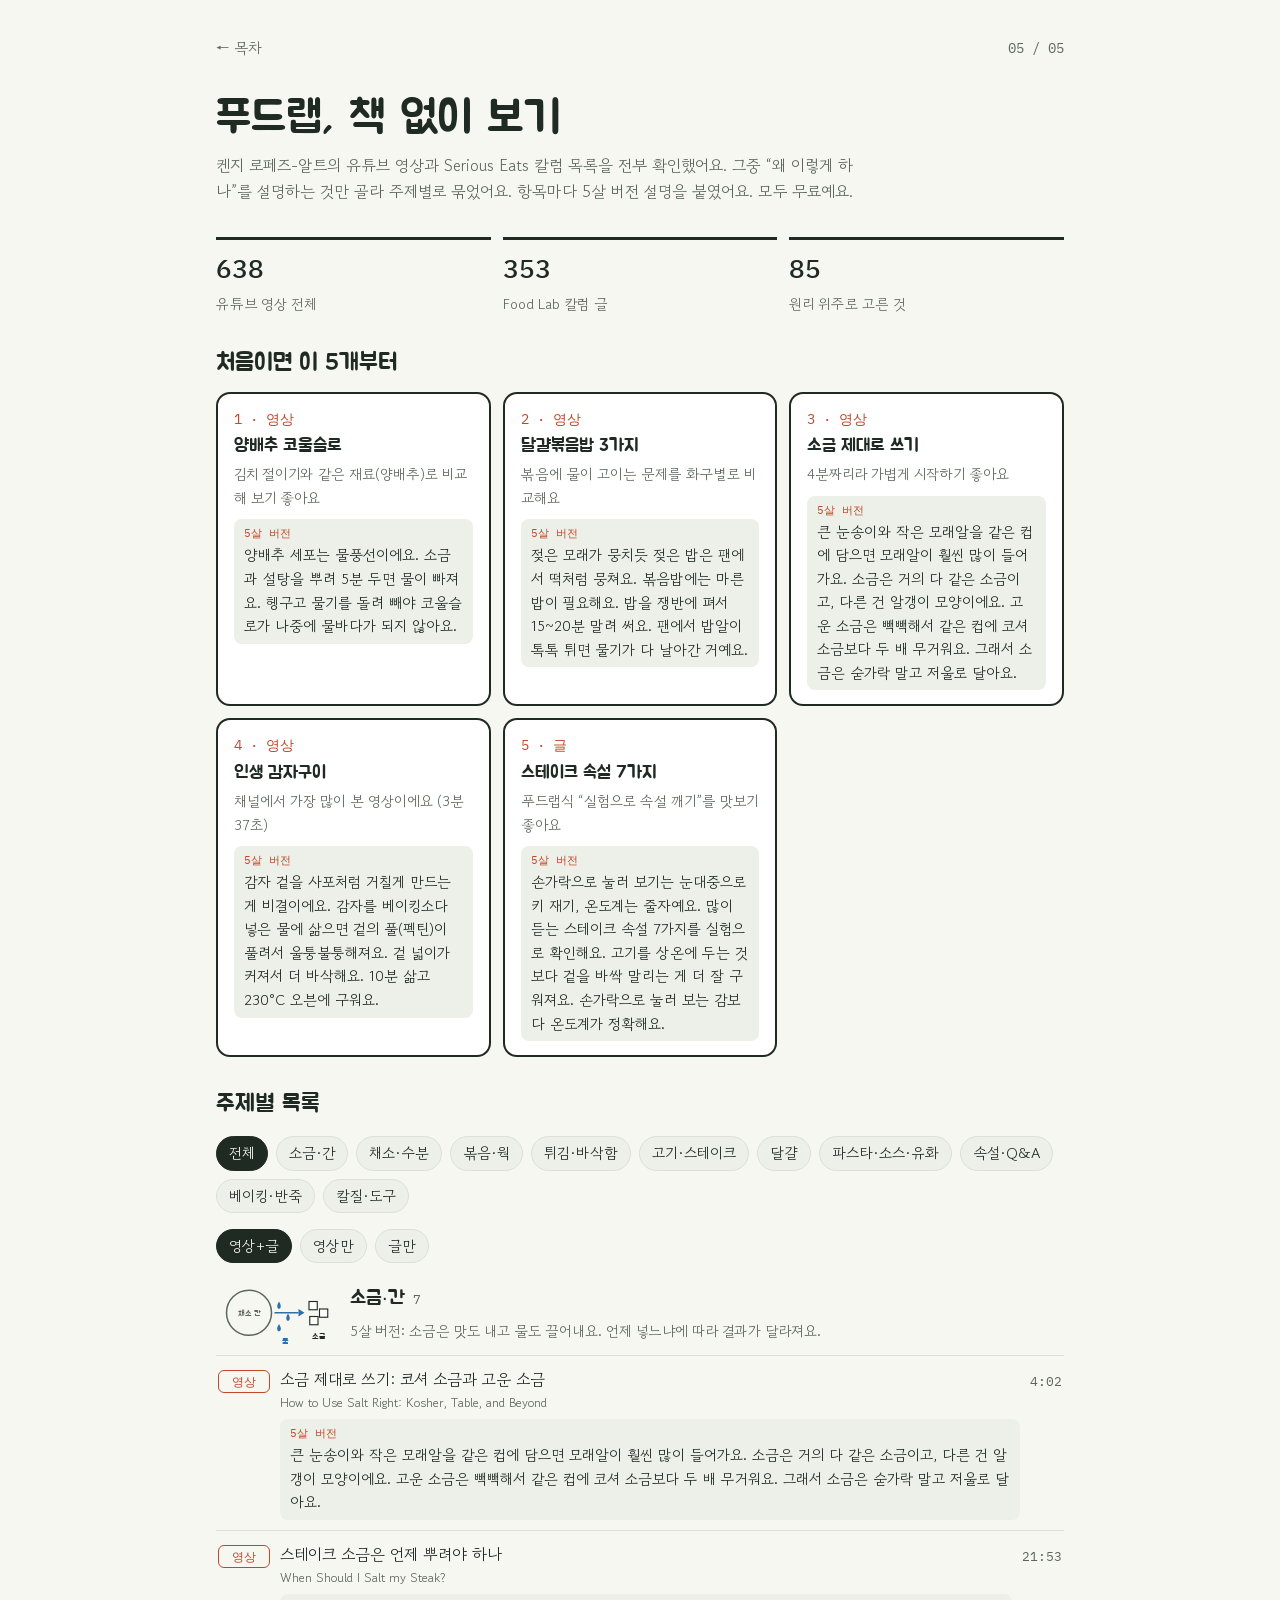
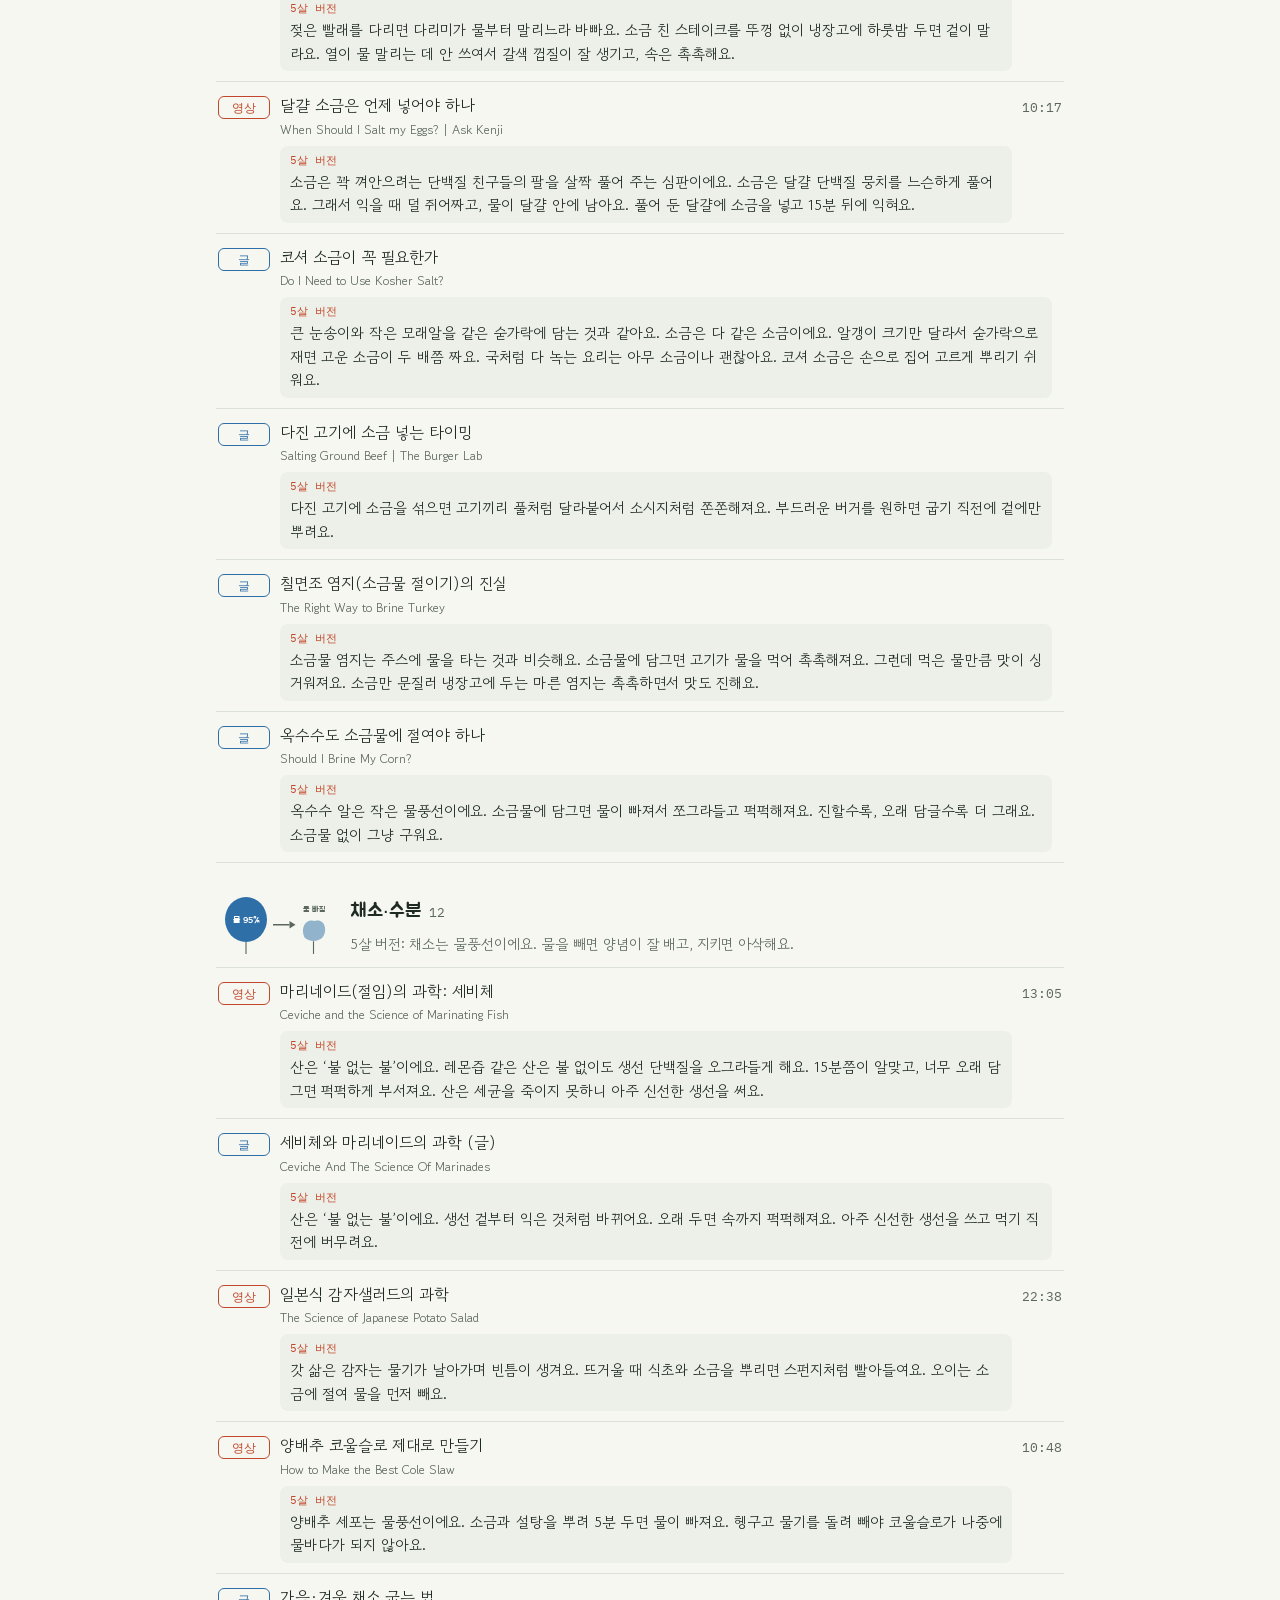
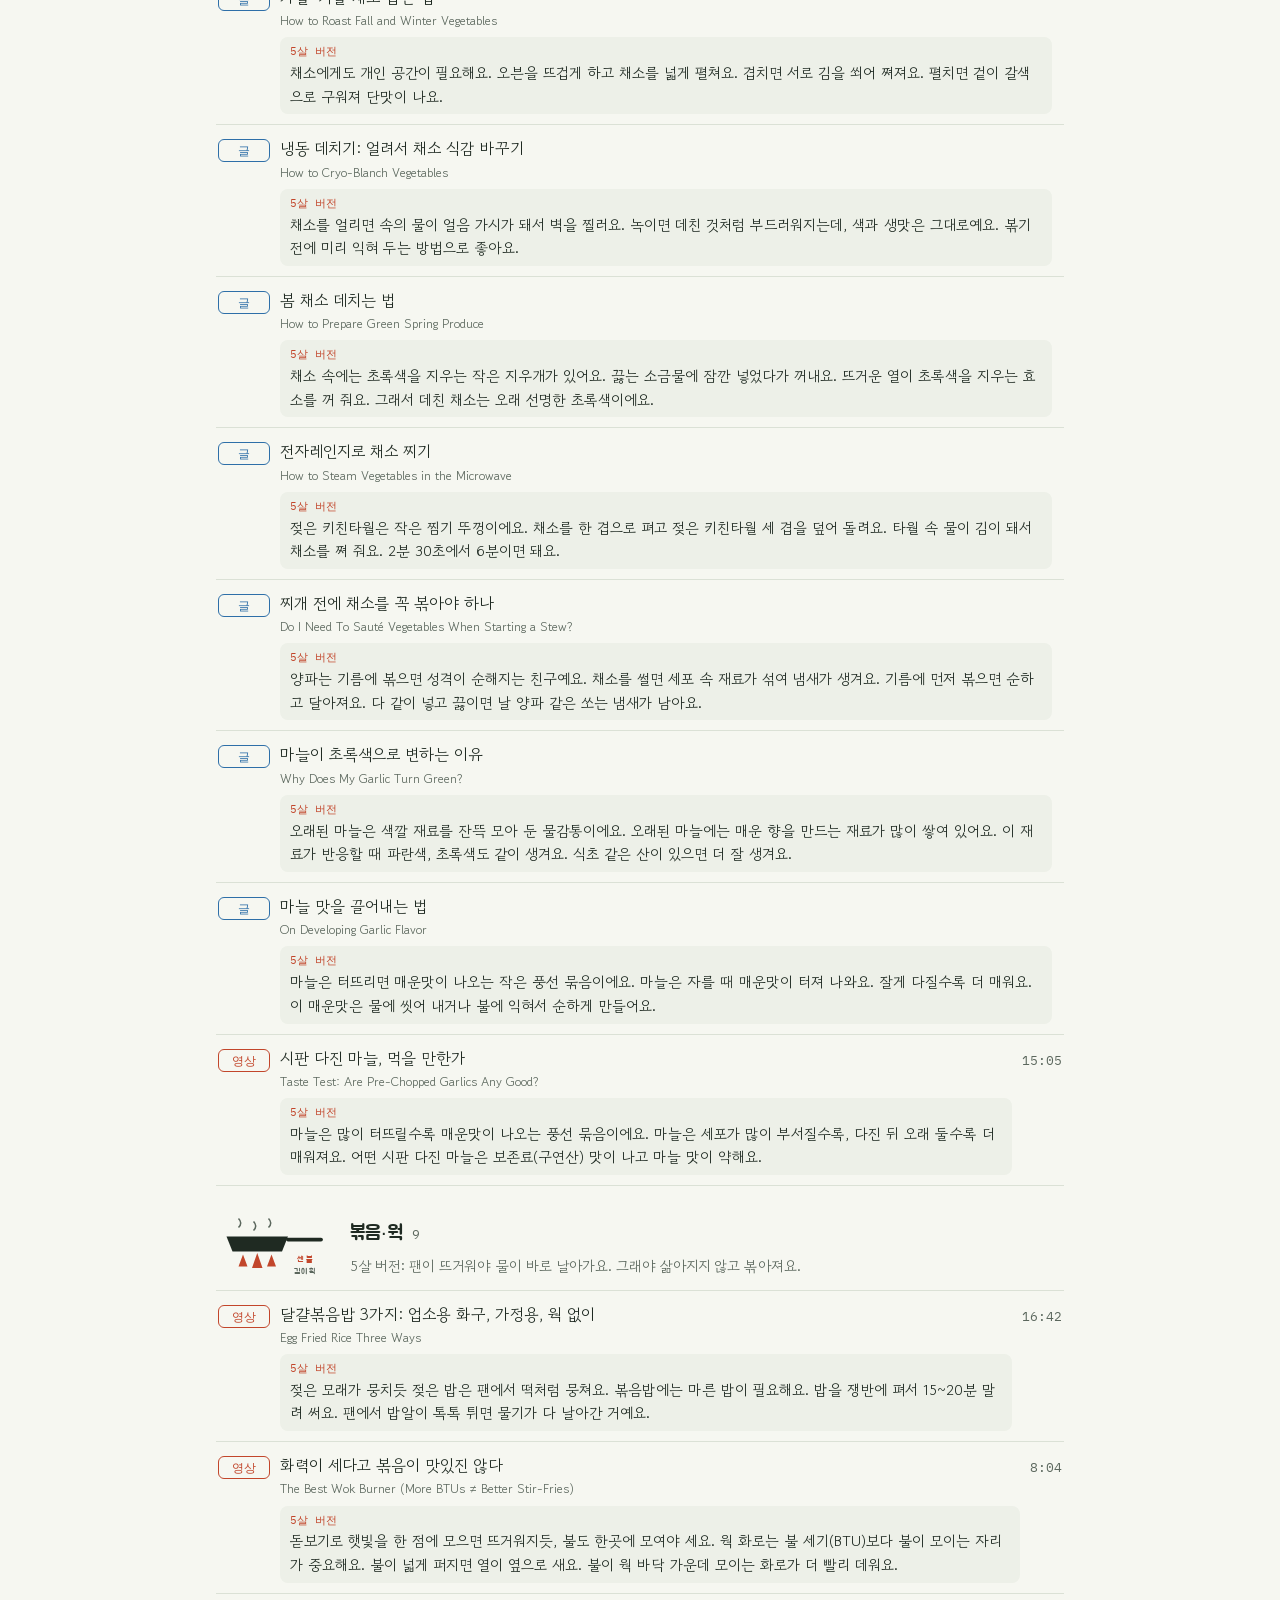
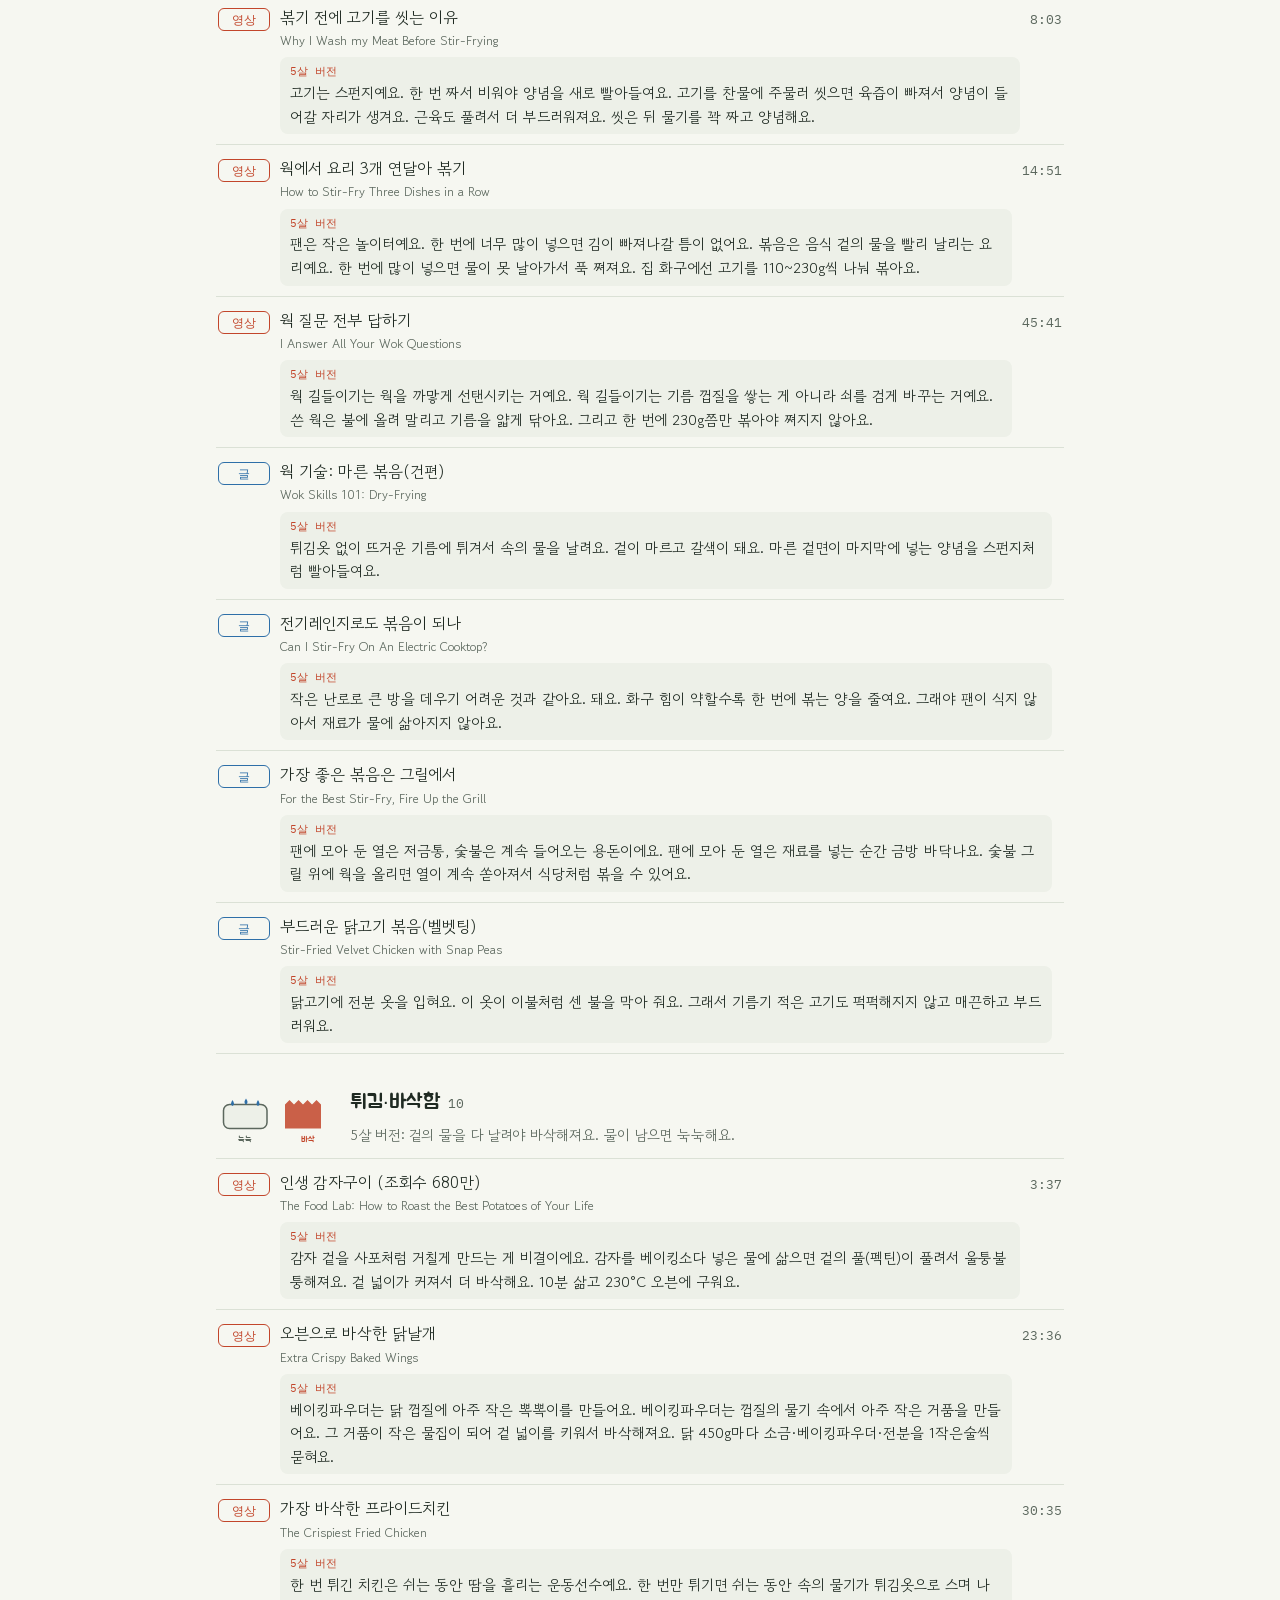
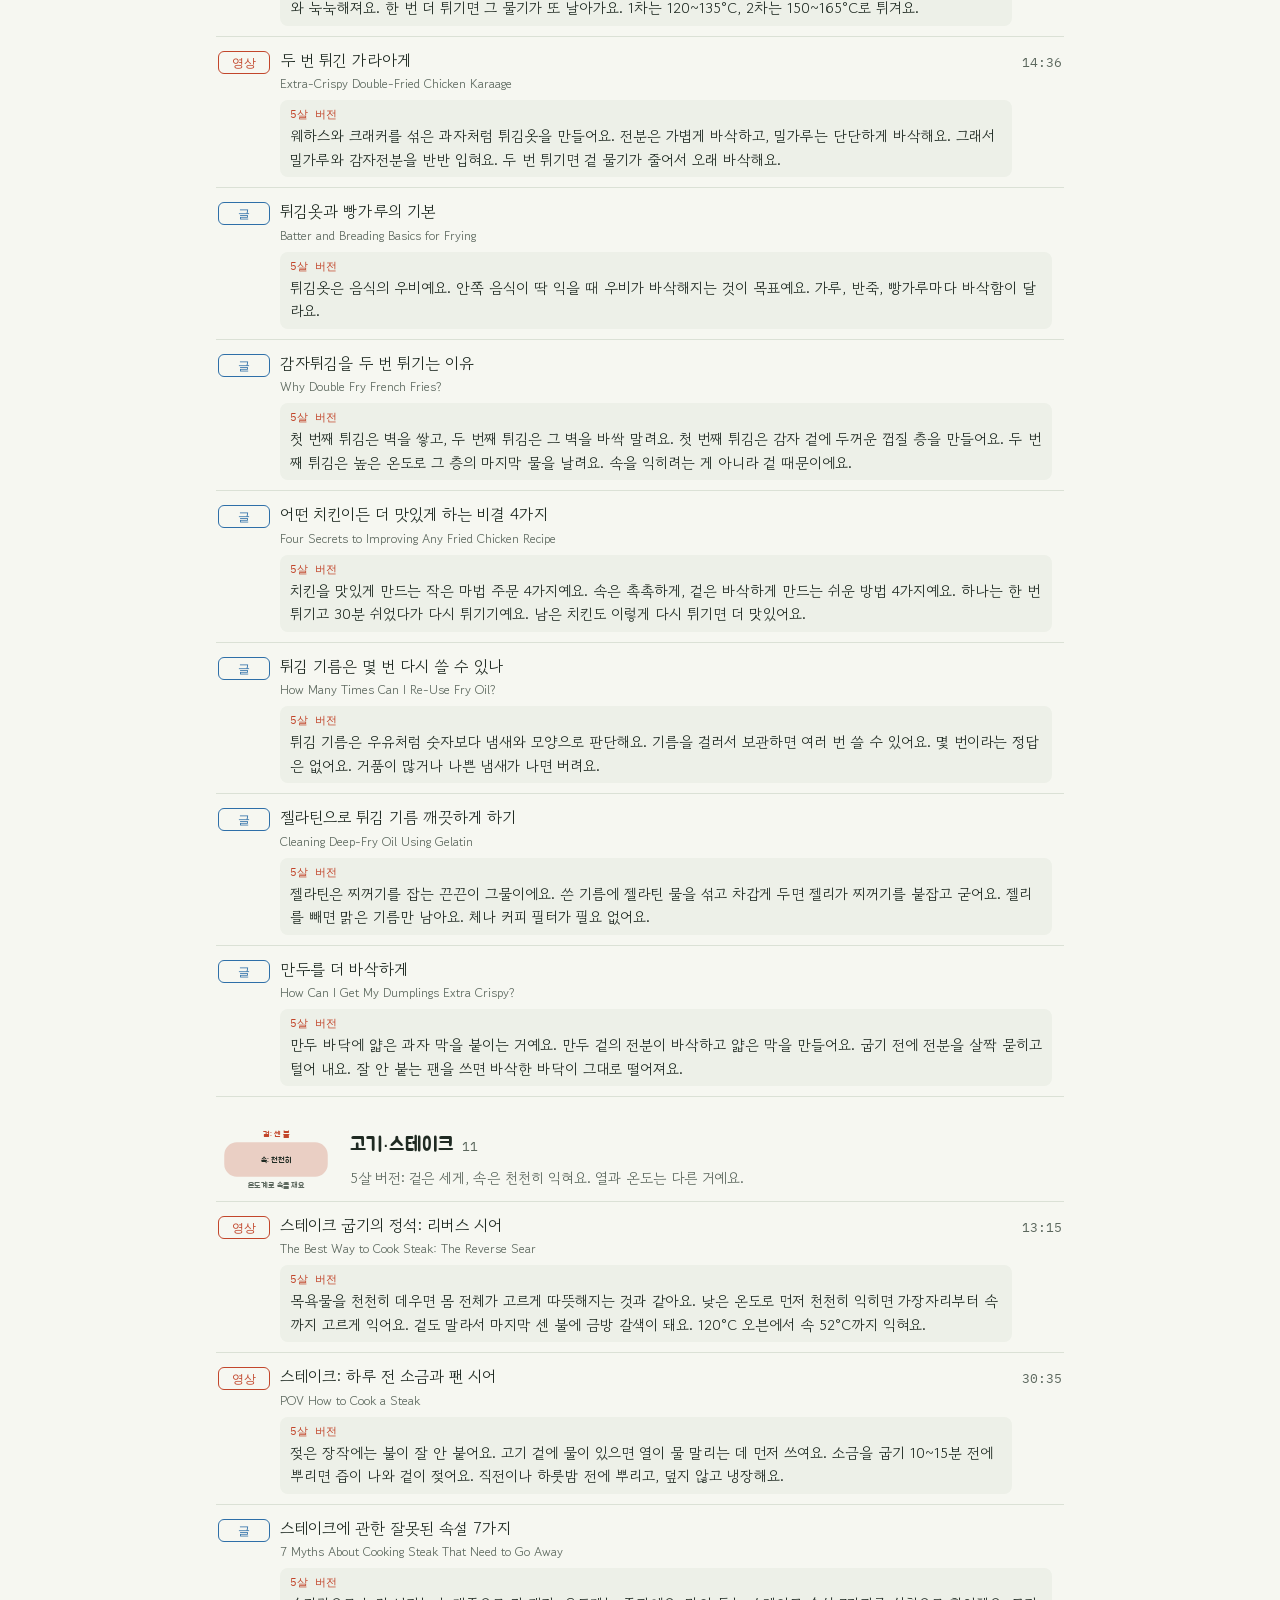
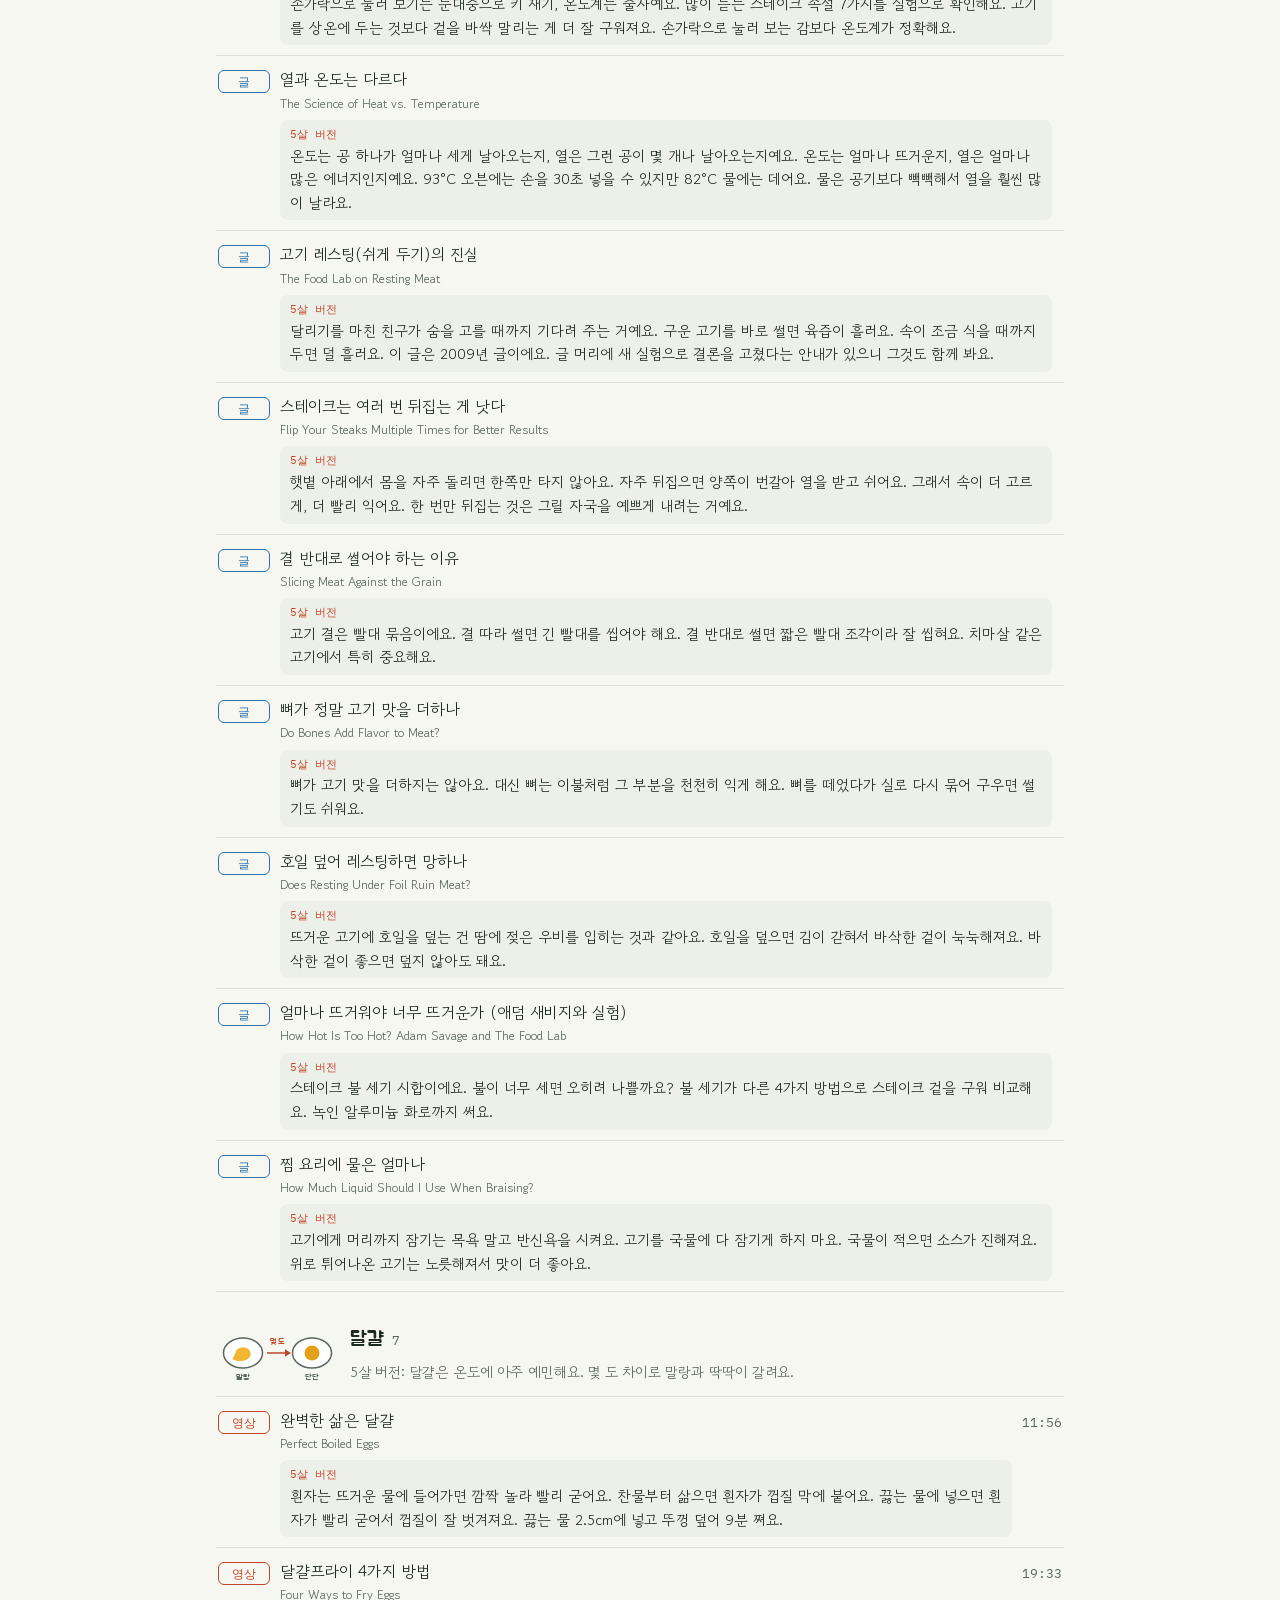
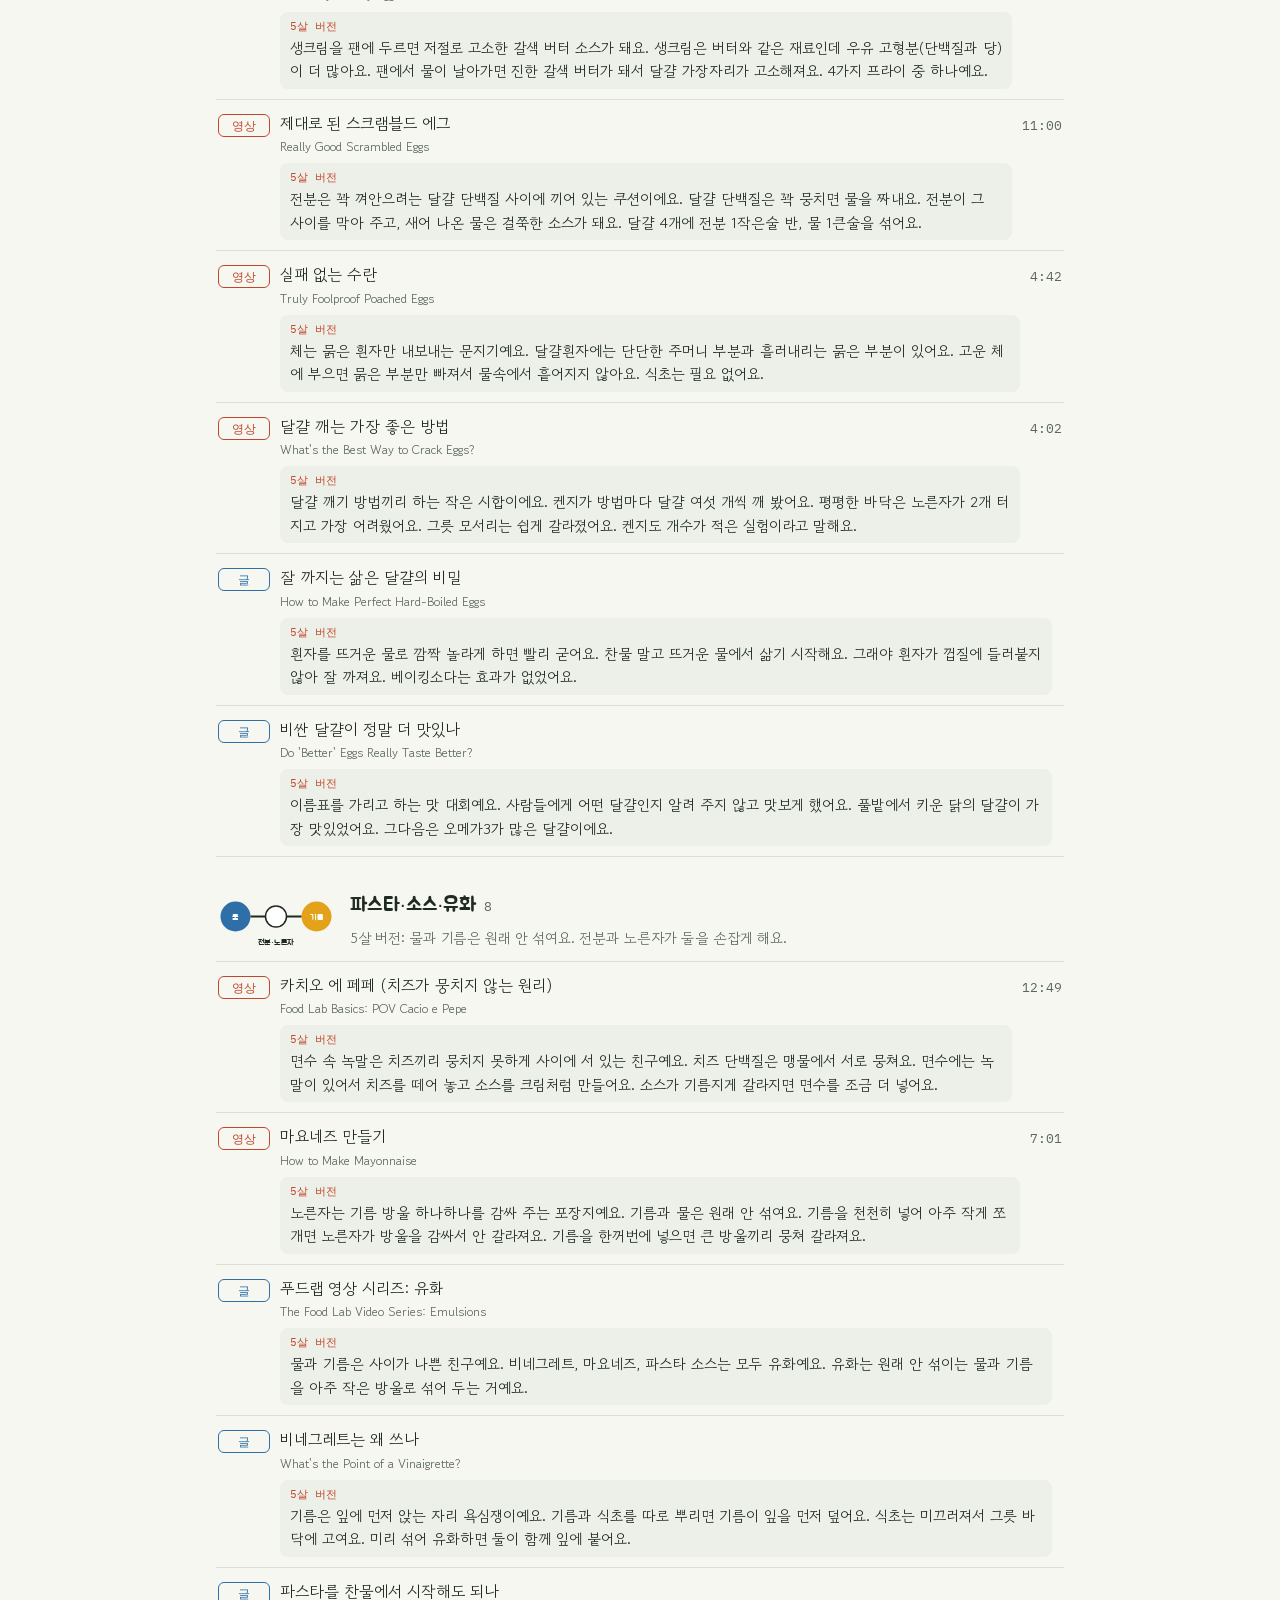
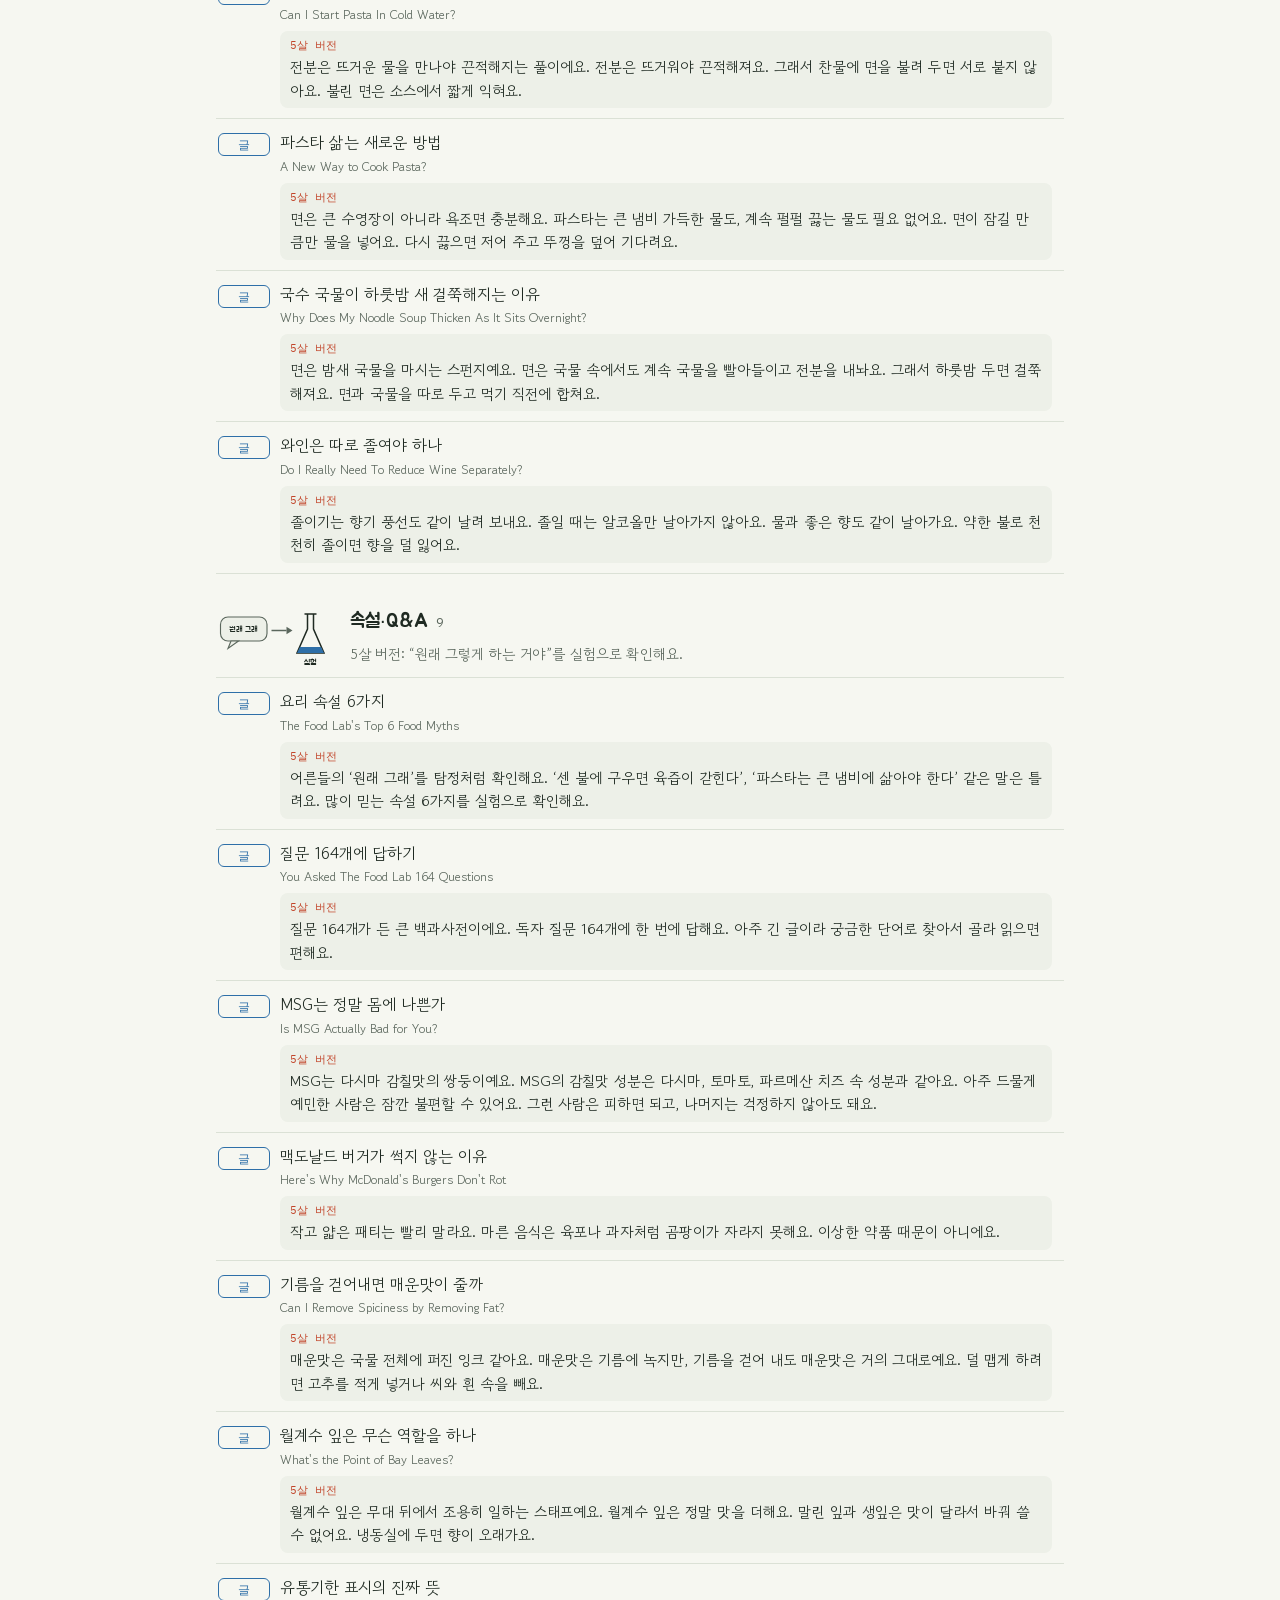
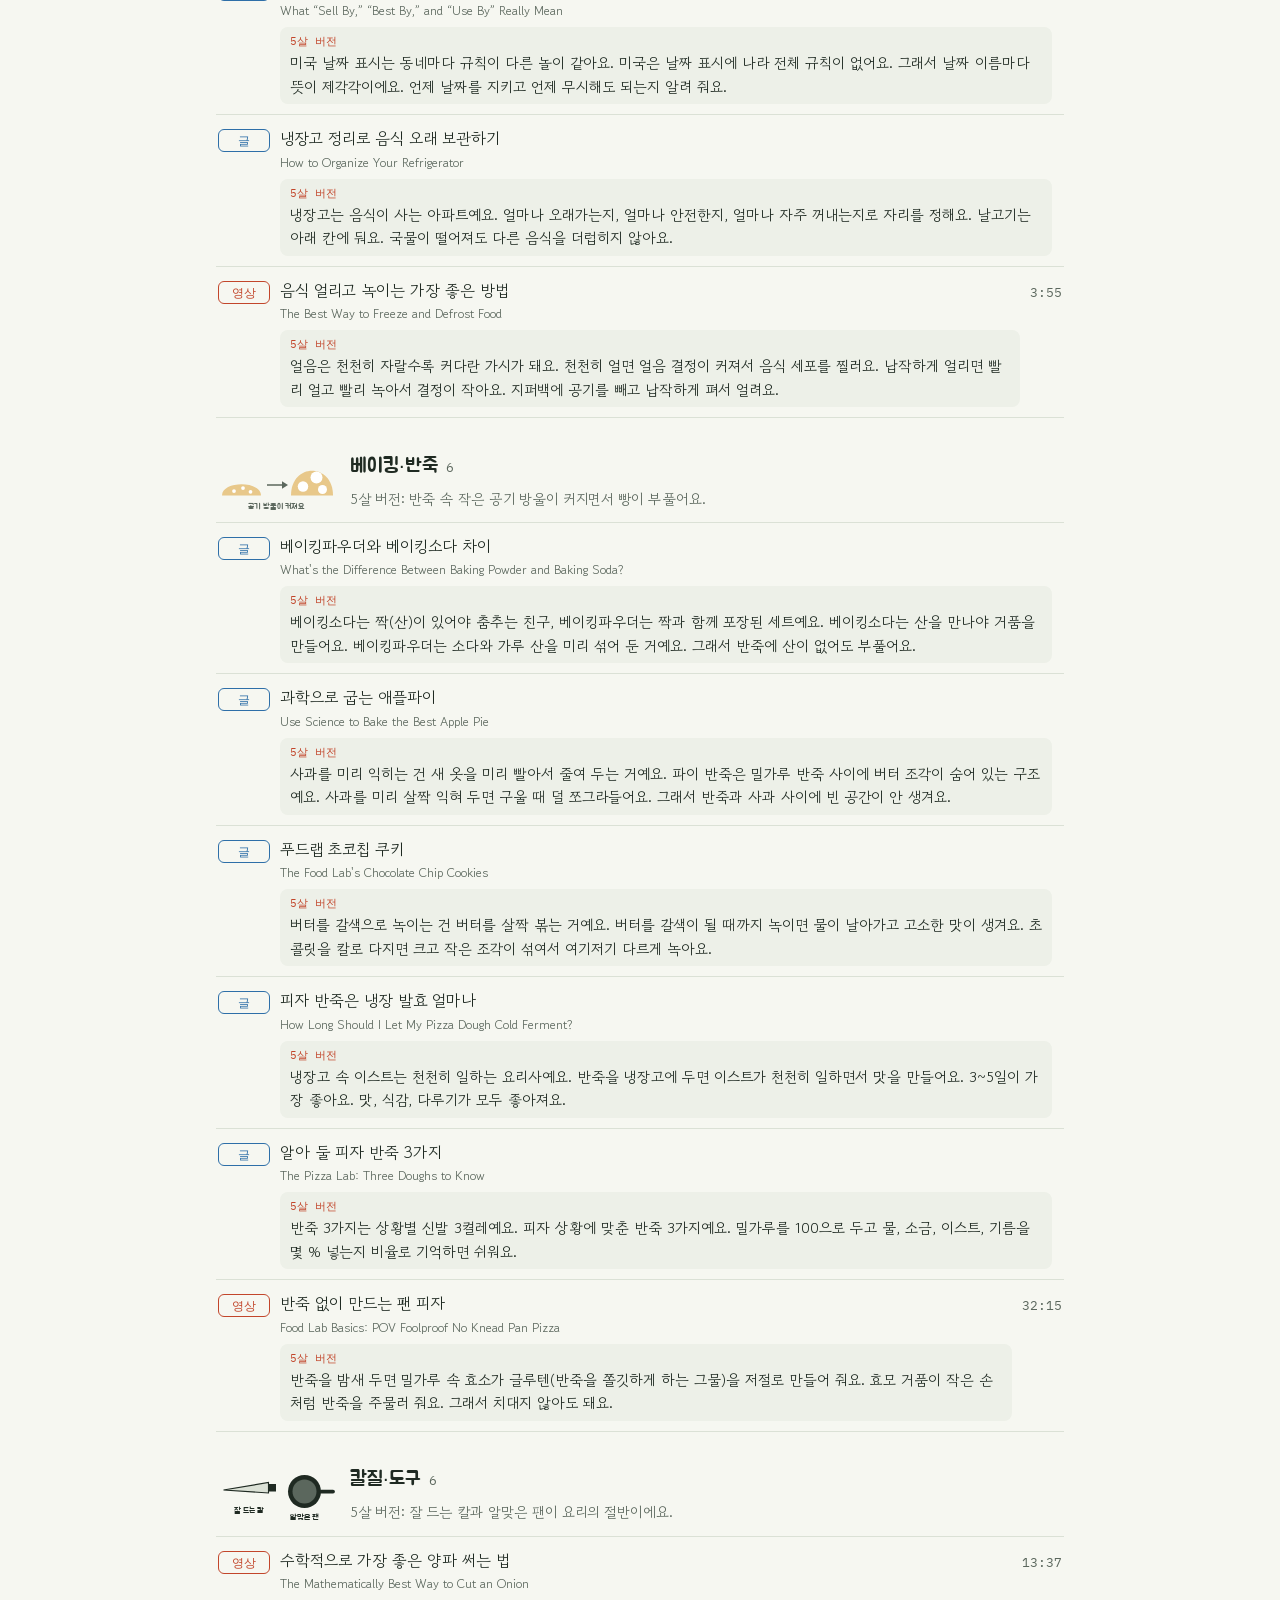
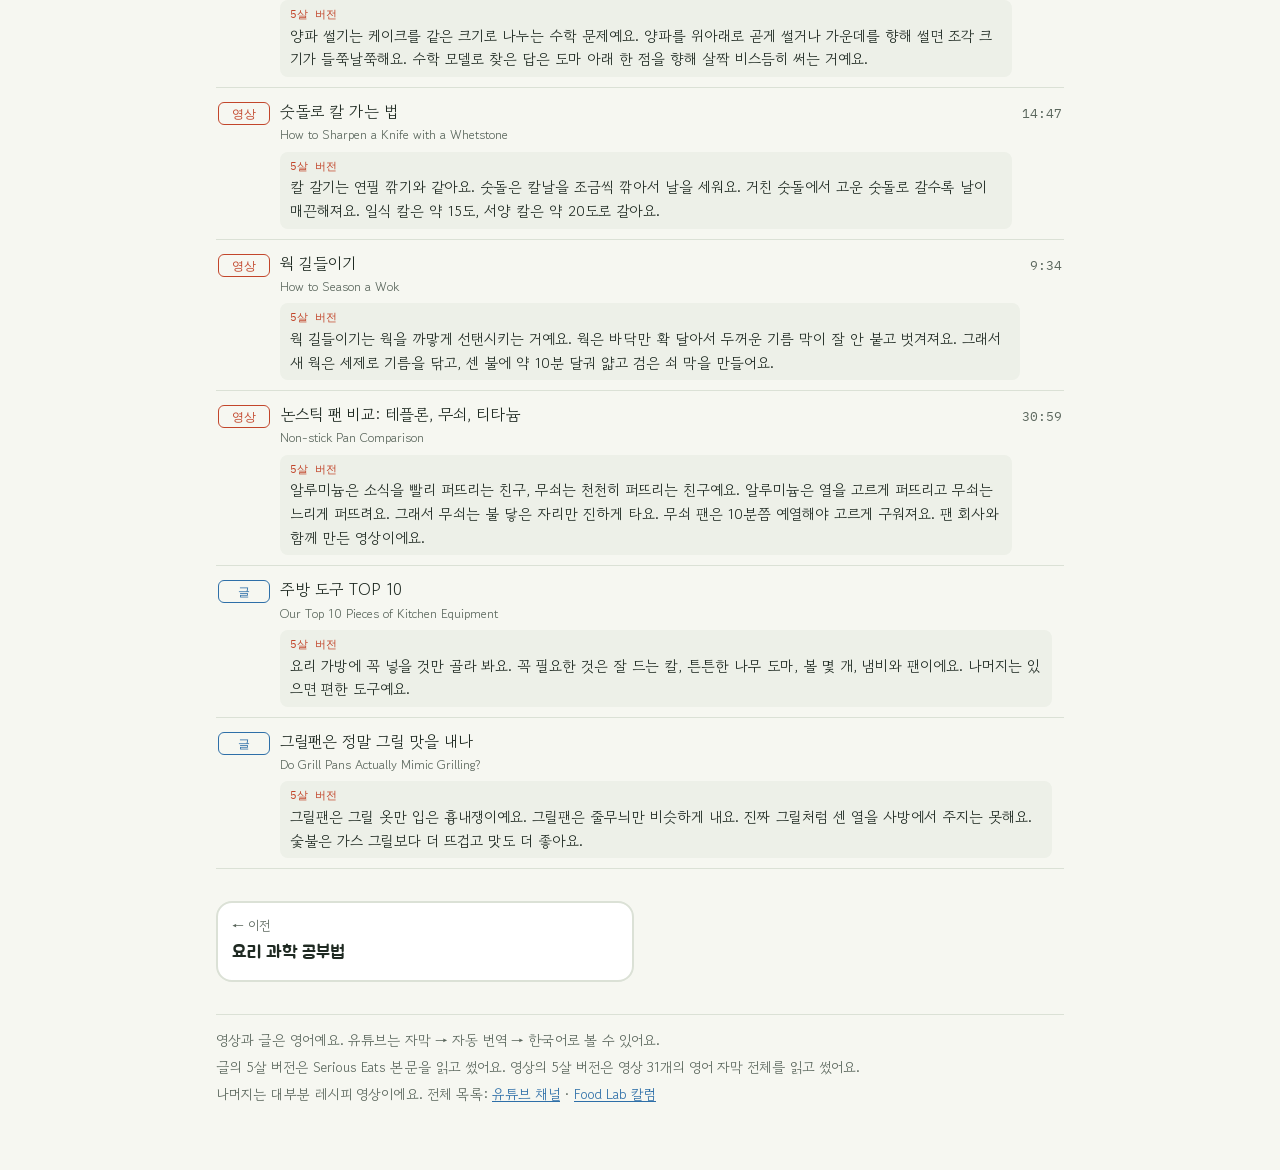
==== commit c85b44ac: "Add an analogy to every ELI5 and ELI5 the study page 72 Food Lab map items had facts but no analogy." ====
--- a/foodlab-map.html
+++ b/foodlab-map.html
@@ -214,100 +214,100 @@
 };
 // [type v/a, cat, 한국어, 원제, id(영상)/slug(글), 길이, 5살 버전]
 const ITEMS = [
-  ["v","salt","소금 제대로 쓰기: 코셔 소금과 고운 소금","How to Use Salt Right: Kosher, Table, and Beyond","yprH4DRHI0c","4:02","소금은 거의 다 같은 소금이고, 다른 건 알갱이 모양이에요. 고운 소금은 빽빽해서 같은 컵에 코셔 소금보다 두 배 무거워요. 그래서 소금은 숟가락 말고 저울로 달아요."],
-  ["v","salt","스테이크 소금은 언제 뿌려야 하나","When Should I Salt my Steak?","DtCqblM6Syg","21:53","소금 친 스테이크를 뚜껑 없이 냉장고에 하룻밤 두면 겉이 말라요. 열이 물 말리는 데 안 쓰여서 갈색 껍질이 잘 생기고, 속은 촉촉해요."],
-  ["v","salt","달걀 소금은 언제 넣어야 하나","When Should I Salt my Eggs? | Ask Kenji","SZ6L1PVRjIk","10:17","소금은 달걀 단백질 뭉치를 느슨하게 풀어요. 그래서 익을 때 덜 쥐어짜고, 물이 달걀 안에 남아요. 풀어 둔 달걀에 소금을 넣고 15분 뒤에 익혀요."],
-  ["a","salt","코셔 소금이 꼭 필요한가","Do I Need to Use Kosher Salt?","ask-the-food-lab-do-i-need-to-use-kosher-salt","","소금은 다 같은 소금이에요. 알갱이 크기만 달라서 숟가락으로 재면 고운 소금이 두 배쯤 짜요. 국처럼 다 녹는 요리는 아무 소금이나 괜찮아요. 코셔 소금은 손으로 집어 고르게 뿌리기 쉬워요."],
+  ["v","salt","소금 제대로 쓰기: 코셔 소금과 고운 소금","How to Use Salt Right: Kosher, Table, and Beyond","yprH4DRHI0c","4:02","큰 눈송이와 작은 모래알을 같은 컵에 담으면 모래알이 훨씬 많이 들어가요. 소금은 거의 다 같은 소금이고, 다른 건 알갱이 모양이에요. 고운 소금은 빽빽해서 같은 컵에 코셔 소금보다 두 배 무거워요. 그래서 소금은 숟가락 말고 저울로 달아요."],
+  ["v","salt","스테이크 소금은 언제 뿌려야 하나","When Should I Salt my Steak?","DtCqblM6Syg","21:53","젖은 빨래를 다리면 다리미가 물부터 말리느라 바빠요. 소금 친 스테이크를 뚜껑 없이 냉장고에 하룻밤 두면 겉이 말라요. 열이 물 말리는 데 안 쓰여서 갈색 껍질이 잘 생기고, 속은 촉촉해요."],
+  ["v","salt","달걀 소금은 언제 넣어야 하나","When Should I Salt my Eggs? | Ask Kenji","SZ6L1PVRjIk","10:17","소금은 꽉 껴안으려는 단백질 친구들의 팔을 살짝 풀어 주는 심판이에요. 소금은 달걀 단백질 뭉치를 느슨하게 풀어요. 그래서 익을 때 덜 쥐어짜고, 물이 달걀 안에 남아요. 풀어 둔 달걀에 소금을 넣고 15분 뒤에 익혀요."],
+  ["a","salt","코셔 소금이 꼭 필요한가","Do I Need to Use Kosher Salt?","ask-the-food-lab-do-i-need-to-use-kosher-salt","","큰 눈송이와 작은 모래알을 같은 숟가락에 담는 것과 같아요. 소금은 다 같은 소금이에요. 알갱이 크기만 달라서 숟가락으로 재면 고운 소금이 두 배쯤 짜요. 국처럼 다 녹는 요리는 아무 소금이나 괜찮아요. 코셔 소금은 손으로 집어 고르게 뿌리기 쉬워요."],
   ["a","salt","다진 고기에 소금 넣는 타이밍","Salting Ground Beef | The Burger Lab","the-burger-lab-salting-ground-beef","","다진 고기에 소금을 섞으면 고기끼리 풀처럼 달라붙어서 소시지처럼 쫀쫀해져요. 부드러운 버거를 원하면 굽기 직전에 겉에만 뿌려요."],
-  ["a","salt","칠면조 염지(소금물 절이기)의 진실","The Right Way to Brine Turkey","the-food-lab-the-truth-about-brining-turkey-thanksgiving","","소금물에 담그면 고기가 물을 먹어 촉촉해져요. 그런데 먹은 물만큼 맛이 싱거워져요. 소금만 문질러 냉장고에 두는 마른 염지는 촉촉하면서 맛도 진해요."],
+  ["a","salt","칠면조 염지(소금물 절이기)의 진실","The Right Way to Brine Turkey","the-food-lab-the-truth-about-brining-turkey-thanksgiving","","소금물 염지는 주스에 물을 타는 것과 비슷해요. 소금물에 담그면 고기가 물을 먹어 촉촉해져요. 그런데 먹은 물만큼 맛이 싱거워져요. 소금만 문질러 냉장고에 두는 마른 염지는 촉촉하면서 맛도 진해요."],
   ["a","salt","옥수수도 소금물에 절여야 하나","Should I Brine My Corn?","ask-the-food-lab-should-i-brine-my-corn","","옥수수 알은 작은 물풍선이에요. 소금물에 담그면 물이 빠져서 쪼그라들고 퍽퍽해져요. 진할수록, 오래 담글수록 더 그래요. 소금물 없이 그냥 구워요."],
 
-  ["v","veg","마리네이드(절임)의 과학: 세비체","Ceviche and the Science of Marinating Fish","GDH6Xyzi_2Q","13:05","레몬즙 같은 산은 불 없이도 생선 단백질을 오그라들게 해요. 15분쯤이 알맞고, 너무 오래 담그면 퍽퍽하게 부서져요. 산은 세균을 죽이지 못하니 아주 신선한 생선을 써요."],
+  ["v","veg","마리네이드(절임)의 과학: 세비체","Ceviche and the Science of Marinating Fish","GDH6Xyzi_2Q","13:05","산은 ‘불 없는 불’이에요. 레몬즙 같은 산은 불 없이도 생선 단백질을 오그라들게 해요. 15분쯤이 알맞고, 너무 오래 담그면 퍽퍽하게 부서져요. 산은 세균을 죽이지 못하니 아주 신선한 생선을 써요."],
   ["a","veg","세비체와 마리네이드의 과학 (글)","Ceviche And The Science Of Marinades","the-food-lab-ceviche-and-the-science-of-marin","","산은 ‘불 없는 불’이에요. 생선 겉부터 익은 것처럼 바뀌어요. 오래 두면 속까지 퍽퍽해져요. 아주 신선한 생선을 쓰고 먹기 직전에 버무려요."],
   ["v","veg","일본식 감자샐러드의 과학","The Science of Japanese Potato Salad","8o2NWYiLN8I","22:38","갓 삶은 감자는 물기가 날아가며 빈틈이 생겨요. 뜨거울 때 식초와 소금을 뿌리면 스펀지처럼 빨아들여요. 오이는 소금에 절여 물을 먼저 빼요."],
   ["v","veg","양배추 코울슬로 제대로 만들기","How to Make the Best Cole Slaw","7Me9AbpaPC0","10:48","양배추 세포는 물풍선이에요. 소금과 설탕을 뿌려 5분 두면 물이 빠져요. 헹구고 물기를 돌려 빼야 코울슬로가 나중에 물바다가 되지 않아요."],
-  ["a","veg","가을·겨울 채소 굽는 법","How to Roast Fall and Winter Vegetables","the-food-lab-how-to-roast-vegetables","","오븐을 뜨겁게 하고 채소를 넓게 펼쳐요. 겹치면 서로 김을 쐬어 쪄져요. 펼치면 겉이 갈색으로 구워져 단맛이 나요."],
+  ["a","veg","가을·겨울 채소 굽는 법","How to Roast Fall and Winter Vegetables","the-food-lab-how-to-roast-vegetables","","채소에게도 개인 공간이 필요해요. 오븐을 뜨겁게 하고 채소를 넓게 펼쳐요. 겹치면 서로 김을 쐬어 쪄져요. 펼치면 겉이 갈색으로 구워져 단맛이 나요."],
   ["a","veg","냉동 데치기: 얼려서 채소 식감 바꾸기","How to Cryo-Blanch Vegetables","how-to-cryo-blanch-vegetables-green-beans","","채소를 얼리면 속의 물이 얼음 가시가 돼서 벽을 찔러요. 녹이면 데친 것처럼 부드러워지는데, 색과 생맛은 그대로예요. 볶기 전에 미리 익혀 두는 방법으로 좋아요."],
-  ["a","veg","봄 채소 데치는 법","How to Prepare Green Spring Produce","food-lab-spring-produce-how-to-blanch","","끓는 소금물에 잠깐 넣었다가 꺼내요. 뜨거운 열이 초록색을 지우는 효소를 꺼 줘요. 그래서 데친 채소는 오래 선명한 초록색이에요."],
-  ["a","veg","전자레인지로 채소 찌기","How to Steam Vegetables in the Microwave","how-to-steam-vegetables-in-the-microwave","","채소를 한 겹으로 펴고 젖은 키친타월 세 겹을 덮어 돌려요. 타월 속 물이 김이 돼서 채소를 쪄 줘요. 2분 30초에서 6분이면 돼요."],
-  ["a","veg","찌개 전에 채소를 꼭 볶아야 하나","Do I Need To Sauté Vegetables When Starting a Stew?","ask-the-food-lab-do-i-need-to-saute-vegetables-when-starting-a-stew","","채소를 썰면 세포 속 재료가 섞여 냄새가 생겨요. 기름에 먼저 볶으면 순하고 달아져요. 다 같이 넣고 끓이면 날 양파 같은 쏘는 냄새가 남아요."],
-  ["a","veg","마늘이 초록색으로 변하는 이유","Why Does My Garlic Turn Green?","ask-the-food-lab-why-does-my-garlic-turn-green","","오래된 마늘에는 매운 향을 만드는 재료가 많이 쌓여 있어요. 이 재료가 반응할 때 파란색, 초록색도 같이 생겨요. 식초 같은 산이 있으면 더 잘 생겨요."],
-  ["a","veg","마늘 맛을 끌어내는 법","On Developing Garlic Flavor","ask-the-food-lab-on-developing-garlic-flavor","","마늘은 자를 때 매운맛이 터져 나와요. 잘게 다질수록 더 매워요. 이 매운맛은 물에 씻어 내거나 불에 익혀서 순하게 만들어요."],
-  ["v","veg","시판 다진 마늘, 먹을 만한가","Taste Test: Are Pre-Chopped Garlics Any Good?","vG-NsFXNYUw","15:05","마늘은 세포가 많이 부서질수록, 다진 뒤 오래 둘수록 더 매워져요. 어떤 시판 다진 마늘은 보존료(구연산) 맛이 나고 마늘 맛이 약해요."],
-
-  ["v","stir","달걀볶음밥 3가지: 업소용 화구, 가정용, 웍 없이","Egg Fried Rice Three Ways","u2MJzEuI0vI","16:42","볶음밥에는 마른 밥이 필요해요. 밥을 쟁반에 펴서 15~20분 말려 써요. 팬에서 밥알이 톡톡 튀면 물기가 다 날아간 거예요."],
-  ["v","stir","화력이 세다고 볶음이 맛있진 않다","The Best Wok Burner (More BTUs ≠ Better Stir-Fries)","cpoSvprBJpE","8:04","웍 화로는 불 세기(BTU)보다 불이 모이는 자리가 중요해요. 불이 넓게 퍼지면 열이 옆으로 새요. 불이 웍 바닥 가운데 모이는 화로가 더 빨리 데워요."],
-  ["v","stir","볶기 전에 고기를 씻는 이유","Why I Wash my Meat Before Stir-Frying","SGP36xcUnOs","8:03","고기를 찬물에 주물러 씻으면 육즙이 빠져서 양념이 들어갈 자리가 생겨요. 근육도 풀려서 더 부드러워져요. 씻은 뒤 물기를 꽉 짜고 양념해요."],
-  ["v","stir","웍에서 요리 3개 연달아 볶기","How to Stir-Fry Three Dishes in a Row","uYJCOI1fJQY","14:51","볶음은 음식 겉의 물을 빨리 날리는 요리예요. 한 번에 많이 넣으면 물이 못 날아가서 푹 쪄져요. 집 화구에선 고기를 110~230g씩 나눠 볶아요."],
-  ["v","stir","웍 질문 전부 답하기","I Answer All Your Wok Questions","bXwLmZBa0Lo","45:41","웍 길들이기는 기름 껍질을 쌓는 게 아니라 쇠를 검게 바꾸는 거예요. 쓴 웍은 불에 올려 말리고 기름을 얇게 닦아요. 그리고 한 번에 230g쯤만 볶아야 쪄지지 않아요."],
+  ["a","veg","봄 채소 데치는 법","How to Prepare Green Spring Produce","food-lab-spring-produce-how-to-blanch","","채소 속에는 초록색을 지우는 작은 지우개가 있어요. 끓는 소금물에 잠깐 넣었다가 꺼내요. 뜨거운 열이 초록색을 지우는 효소를 꺼 줘요. 그래서 데친 채소는 오래 선명한 초록색이에요."],
+  ["a","veg","전자레인지로 채소 찌기","How to Steam Vegetables in the Microwave","how-to-steam-vegetables-in-the-microwave","","젖은 키친타월은 작은 찜기 뚜껑이에요. 채소를 한 겹으로 펴고 젖은 키친타월 세 겹을 덮어 돌려요. 타월 속 물이 김이 돼서 채소를 쪄 줘요. 2분 30초에서 6분이면 돼요."],
+  ["a","veg","찌개 전에 채소를 꼭 볶아야 하나","Do I Need To Sauté Vegetables When Starting a Stew?","ask-the-food-lab-do-i-need-to-saute-vegetables-when-starting-a-stew","","양파는 기름에 볶으면 성격이 순해지는 친구예요. 채소를 썰면 세포 속 재료가 섞여 냄새가 생겨요. 기름에 먼저 볶으면 순하고 달아져요. 다 같이 넣고 끓이면 날 양파 같은 쏘는 냄새가 남아요."],
+  ["a","veg","마늘이 초록색으로 변하는 이유","Why Does My Garlic Turn Green?","ask-the-food-lab-why-does-my-garlic-turn-green","","오래된 마늘은 색깔 재료를 잔뜩 모아 둔 물감통이에요. 오래된 마늘에는 매운 향을 만드는 재료가 많이 쌓여 있어요. 이 재료가 반응할 때 파란색, 초록색도 같이 생겨요. 식초 같은 산이 있으면 더 잘 생겨요."],
+  ["a","veg","마늘 맛을 끌어내는 법","On Developing Garlic Flavor","ask-the-food-lab-on-developing-garlic-flavor","","마늘은 터뜨리면 매운맛이 나오는 작은 풍선 묶음이에요. 마늘은 자를 때 매운맛이 터져 나와요. 잘게 다질수록 더 매워요. 이 매운맛은 물에 씻어 내거나 불에 익혀서 순하게 만들어요."],
+  ["v","veg","시판 다진 마늘, 먹을 만한가","Taste Test: Are Pre-Chopped Garlics Any Good?","vG-NsFXNYUw","15:05","마늘은 많이 터뜨릴수록 매운맛이 나오는 풍선 묶음이에요. 마늘은 세포가 많이 부서질수록, 다진 뒤 오래 둘수록 더 매워져요. 어떤 시판 다진 마늘은 보존료(구연산) 맛이 나고 마늘 맛이 약해요."],
+
+  ["v","stir","달걀볶음밥 3가지: 업소용 화구, 가정용, 웍 없이","Egg Fried Rice Three Ways","u2MJzEuI0vI","16:42","젖은 모래가 뭉치듯 젖은 밥은 팬에서 떡처럼 뭉쳐요. 볶음밥에는 마른 밥이 필요해요. 밥을 쟁반에 펴서 15~20분 말려 써요. 팬에서 밥알이 톡톡 튀면 물기가 다 날아간 거예요."],
+  ["v","stir","화력이 세다고 볶음이 맛있진 않다","The Best Wok Burner (More BTUs ≠ Better Stir-Fries)","cpoSvprBJpE","8:04","돋보기로 햇빛을 한 점에 모으면 뜨거워지듯, 불도 한곳에 모여야 세요. 웍 화로는 불 세기(BTU)보다 불이 모이는 자리가 중요해요. 불이 넓게 퍼지면 열이 옆으로 새요. 불이 웍 바닥 가운데 모이는 화로가 더 빨리 데워요."],
+  ["v","stir","볶기 전에 고기를 씻는 이유","Why I Wash my Meat Before Stir-Frying","SGP36xcUnOs","8:03","고기는 스펀지예요. 한 번 짜서 비워야 양념을 새로 빨아들여요. 고기를 찬물에 주물러 씻으면 육즙이 빠져서 양념이 들어갈 자리가 생겨요. 근육도 풀려서 더 부드러워져요. 씻은 뒤 물기를 꽉 짜고 양념해요."],
+  ["v","stir","웍에서 요리 3개 연달아 볶기","How to Stir-Fry Three Dishes in a Row","uYJCOI1fJQY","14:51","팬은 작은 놀이터예요. 한 번에 너무 많이 넣으면 김이 빠져나갈 틈이 없어요. 볶음은 음식 겉의 물을 빨리 날리는 요리예요. 한 번에 많이 넣으면 물이 못 날아가서 푹 쪄져요. 집 화구에선 고기를 110~230g씩 나눠 볶아요."],
+  ["v","stir","웍 질문 전부 답하기","I Answer All Your Wok Questions","bXwLmZBa0Lo","45:41","웍 길들이기는 웍을 까맣게 선탠시키는 거예요. 웍 길들이기는 기름 껍질을 쌓는 게 아니라 쇠를 검게 바꾸는 거예요. 쓴 웍은 불에 올려 말리고 기름을 얇게 닦아요. 그리고 한 번에 230g쯤만 볶아야 쪄지지 않아요."],
   ["a","stir","웍 기술: 마른 볶음(건편)","Wok Skills 101: Dry-Frying","wok-skills-102-how-to-dry-fry-in-a-wok","","튀김옷 없이 뜨거운 기름에 튀겨서 속의 물을 날려요. 겉이 마르고 갈색이 돼요. 마른 겉면이 마지막에 넣는 양념을 스펀지처럼 빨아들여요."],
-  ["a","stir","전기레인지로도 볶음이 되나","Can I Stir-Fry On An Electric Cooktop?","ask-the-food-lab-can-i-stir-fry-on-an-electric-cooktop","","돼요. 화구 힘이 약할수록 한 번에 볶는 양을 줄여요. 그래야 팬이 식지 않아서 재료가 물에 삶아지지 않아요."],
-  ["a","stir","가장 좋은 볶음은 그릴에서","For the Best Stir-Fry, Fire Up the Grill","the-food-lab-for-the-best-stir-fry-fire-up-the-grill","","팬에 모아 둔 열은 재료를 넣는 순간 금방 바닥나요. 숯불 그릴 위에 웍을 올리면 열이 계속 쏟아져서 식당처럼 볶을 수 있어요."],
+  ["a","stir","전기레인지로도 볶음이 되나","Can I Stir-Fry On An Electric Cooktop?","ask-the-food-lab-can-i-stir-fry-on-an-electric-cooktop","","작은 난로로 큰 방을 데우기 어려운 것과 같아요. 돼요. 화구 힘이 약할수록 한 번에 볶는 양을 줄여요. 그래야 팬이 식지 않아서 재료가 물에 삶아지지 않아요."],
+  ["a","stir","가장 좋은 볶음은 그릴에서","For the Best Stir-Fry, Fire Up the Grill","the-food-lab-for-the-best-stir-fry-fire-up-the-grill","","팬에 모아 둔 열은 저금통, 숯불은 계속 들어오는 용돈이에요. 팬에 모아 둔 열은 재료를 넣는 순간 금방 바닥나요. 숯불 그릴 위에 웍을 올리면 열이 계속 쏟아져서 식당처럼 볶을 수 있어요."],
   ["a","stir","부드러운 닭고기 볶음(벨벳팅)","Stir-Fried Velvet Chicken with Snap Peas","the-food-lab-stir-fried-velvet-chicken-with-s","","닭고기에 전분 옷을 입혀요. 이 옷이 이불처럼 센 불을 막아 줘요. 그래서 기름기 적은 고기도 퍽퍽해지지 않고 매끈하고 부드러워요."],
 
-  ["v","crisp","인생 감자구이 (조회수 680만)","The Food Lab: How to Roast the Best Potatoes of Your Life","argKpeiKFfo","3:37","감자를 베이킹소다 넣은 물에 삶으면 겉의 풀(펙틴)이 풀려서 울퉁불퉁해져요. 겉 넓이가 커져서 더 바삭해요. 10분 삶고 230°C 오븐에 구워요."],
-  ["v","crisp","오븐으로 바삭한 닭날개","Extra Crispy Baked Wings","mh2AXh1eRmE","23:36","베이킹파우더는 껍질의 물기 속에서 아주 작은 거품을 만들어요. 그 거품이 작은 물집이 되어 겉 넓이를 키워서 바삭해져요. 닭 450g마다 소금·베이킹파우더·전분을 1작은술씩 묻혀요."],
-  ["v","crisp","가장 바삭한 프라이드치킨","The Crispiest Fried Chicken","n5nKYqvu29w","30:35","한 번만 튀기면 쉬는 동안 속의 물기가 튀김옷으로 스며 나와 눅눅해져요. 한 번 더 튀기면 그 물기가 또 날아가요. 1차는 120~135°C, 2차는 150~165°C로 튀겨요."],
-  ["v","crisp","두 번 튀긴 가라아게","Extra-Crispy Double-Fried Chicken Karaage","JbOAp_akVbs","14:36","전분은 가볍게 바삭하고, 밀가루는 단단하게 바삭해요. 그래서 밀가루와 감자전분을 반반 입혀요. 두 번 튀기면 겉 물기가 줄어서 오래 바삭해요."],
+  ["v","crisp","인생 감자구이 (조회수 680만)","The Food Lab: How to Roast the Best Potatoes of Your Life","argKpeiKFfo","3:37","감자 겉을 사포처럼 거칠게 만드는 게 비결이에요. 감자를 베이킹소다 넣은 물에 삶으면 겉의 풀(펙틴)이 풀려서 울퉁불퉁해져요. 겉 넓이가 커져서 더 바삭해요. 10분 삶고 230°C 오븐에 구워요."],
+  ["v","crisp","오븐으로 바삭한 닭날개","Extra Crispy Baked Wings","mh2AXh1eRmE","23:36","베이킹파우더는 닭 껍질에 아주 작은 뽁뽁이를 만들어요. 베이킹파우더는 껍질의 물기 속에서 아주 작은 거품을 만들어요. 그 거품이 작은 물집이 되어 겉 넓이를 키워서 바삭해져요. 닭 450g마다 소금·베이킹파우더·전분을 1작은술씩 묻혀요."],
+  ["v","crisp","가장 바삭한 프라이드치킨","The Crispiest Fried Chicken","n5nKYqvu29w","30:35","한 번 튀긴 치킨은 쉬는 동안 땀을 흘리는 운동선수예요. 한 번만 튀기면 쉬는 동안 속의 물기가 튀김옷으로 스며 나와 눅눅해져요. 한 번 더 튀기면 그 물기가 또 날아가요. 1차는 120~135°C, 2차는 150~165°C로 튀겨요."],
+  ["v","crisp","두 번 튀긴 가라아게","Extra-Crispy Double-Fried Chicken Karaage","JbOAp_akVbs","14:36","웨하스와 크래커를 섞은 과자처럼 튀김옷을 만들어요. 전분은 가볍게 바삭하고, 밀가루는 단단하게 바삭해요. 그래서 밀가루와 감자전분을 반반 입혀요. 두 번 튀기면 겉 물기가 줄어서 오래 바삭해요."],
   ["a","crisp","튀김옷과 빵가루의 기본","Batter and Breading Basics for Frying","the-food-lab-batter-breading-deep-fry","","튀김옷은 음식의 우비예요. 안쪽 음식이 딱 익을 때 우비가 바삭해지는 것이 목표예요. 가루, 반죽, 빵가루마다 바삭함이 달라요."],
-  ["a","crisp","감자튀김을 두 번 튀기는 이유","Why Double Fry French Fries?","the-burger-lab-why-double-fry-french-fries","","첫 번째 튀김은 감자 겉에 두꺼운 껍질 층을 만들어요. 두 번째 튀김은 높은 온도로 그 층의 마지막 물을 날려요. 속을 익히려는 게 아니라 겉 때문이에요."],
-  ["a","crisp","어떤 치킨이든 더 맛있게 하는 비결 4가지","Four Secrets to Improving Any Fried Chicken Recipe","four-secrets-for-better-fried-chicken","","속은 촉촉하게, 겉은 바삭하게 만드는 쉬운 방법 4가지예요. 하나는 한 번 튀기고 30분 쉬었다가 다시 튀기기예요. 남은 치킨도 이렇게 다시 튀기면 더 맛있어요."],
-  ["a","crisp","튀김 기름은 몇 번 다시 쓸 수 있나","How Many Times Can I Re-Use Fry Oil?","ask-the-food-lab-how-many-times-can-i-reuse-fry-oil","","기름을 걸러서 보관하면 여러 번 쓸 수 있어요. 몇 번이라는 정답은 없어요. 거품이 많거나 나쁜 냄새가 나면 버려요."],
-  ["a","crisp","젤라틴으로 튀김 기름 깨끗하게 하기","Cleaning Deep-Fry Oil Using Gelatin","clean-cooking-oil-with-gelatin-technique","","쓴 기름에 젤라틴 물을 섞고 차갑게 두면 젤리가 찌꺼기를 붙잡고 굳어요. 젤리를 빼면 맑은 기름만 남아요. 체나 커피 필터가 필요 없어요."],
-  ["a","crisp","만두를 더 바삭하게","How Can I Get My Dumplings Extra Crispy?","ask-the-food-lab-how-can-i-get-my-dumplings-e","","만두 겉의 전분이 바삭하고 얇은 막을 만들어요. 굽기 전에 전분을 살짝 묻히고 털어 내요. 잘 안 붙는 팬을 쓰면 바삭한 바닥이 그대로 떨어져요."],
-
-  ["v","meat","스테이크 굽기의 정석: 리버스 시어","The Best Way to Cook Steak: The Reverse Sear","pO8TUuSv7HA","13:15","낮은 온도로 먼저 천천히 익히면 가장자리부터 속까지 고르게 익어요. 겉도 말라서 마지막 센 불에 금방 갈색이 돼요. 120°C 오븐에서 속 52°C까지 익혀요."],
-  ["v","meat","스테이크: 하루 전 소금과 팬 시어","POV How to Cook a Steak","INiAM1u925E","30:35","고기 겉에 물이 있으면 열이 물 말리는 데 먼저 쓰여요. 소금을 굽기 10~15분 전에 뿌리면 즙이 나와 겉이 젖어요. 직전이나 하룻밤 전에 뿌리고, 덮지 않고 냉장해요."],
-  ["a","meat","스테이크에 관한 잘못된 속설 7가지","7 Myths About Cooking Steak That Need to Go Away","old-wives-tales-about-cooking-steak","","많이 듣는 스테이크 속설 7가지를 실험으로 확인해요. 고기를 상온에 두는 것보다 겉을 바싹 말리는 게 더 잘 구워져요. 손가락으로 눌러 보는 감보다 온도계가 정확해요."],
-  ["a","meat","열과 온도는 다르다","The Science of Heat vs. Temperature","the-food-lab-fundamentals-science-of-heat-versus-temperature","","온도는 얼마나 뜨거운지, 열은 얼마나 많은 에너지인지예요. 93°C 오븐에는 손을 30초 넣을 수 있지만 82°C 물에는 데어요. 물은 공기보다 빽빽해서 열을 훨씬 많이 날라요."],
-  ["a","meat","고기 레스팅(쉬게 두기)의 진실","The Food Lab on Resting Meat","how-to-have-juicy-meats-steaks-the-food-lab-the-importance-of-resting-grilling","","구운 고기를 바로 썰면 육즙이 흘러요. 속이 조금 식을 때까지 두면 덜 흘러요. 이 글은 2009년 글이에요. 글 머리에 새 실험으로 결론을 고쳤다는 안내가 있으니 그것도 함께 봐요."],
-  ["a","meat","스테이크는 여러 번 뒤집는 게 낫다","Flip Your Steaks Multiple Times for Better Results","the-food-lab-flip-your-steaks-and-burgers-multiple-times-for-better-results","","자주 뒤집으면 양쪽이 번갈아 열을 받고 쉬어요. 그래서 속이 더 고르게, 더 빨리 익어요. 한 번만 뒤집는 것은 그릴 자국을 예쁘게 내려는 거예요."],
+  ["a","crisp","감자튀김을 두 번 튀기는 이유","Why Double Fry French Fries?","the-burger-lab-why-double-fry-french-fries","","첫 번째 튀김은 벽을 쌓고, 두 번째 튀김은 그 벽을 바싹 말려요. 첫 번째 튀김은 감자 겉에 두꺼운 껍질 층을 만들어요. 두 번째 튀김은 높은 온도로 그 층의 마지막 물을 날려요. 속을 익히려는 게 아니라 겉 때문이에요."],
+  ["a","crisp","어떤 치킨이든 더 맛있게 하는 비결 4가지","Four Secrets to Improving Any Fried Chicken Recipe","four-secrets-for-better-fried-chicken","","치킨을 맛있게 만드는 작은 마법 주문 4가지예요. 속은 촉촉하게, 겉은 바삭하게 만드는 쉬운 방법 4가지예요. 하나는 한 번 튀기고 30분 쉬었다가 다시 튀기기예요. 남은 치킨도 이렇게 다시 튀기면 더 맛있어요."],
+  ["a","crisp","튀김 기름은 몇 번 다시 쓸 수 있나","How Many Times Can I Re-Use Fry Oil?","ask-the-food-lab-how-many-times-can-i-reuse-fry-oil","","튀김 기름은 우유처럼 숫자보다 냄새와 모양으로 판단해요. 기름을 걸러서 보관하면 여러 번 쓸 수 있어요. 몇 번이라는 정답은 없어요. 거품이 많거나 나쁜 냄새가 나면 버려요."],
+  ["a","crisp","젤라틴으로 튀김 기름 깨끗하게 하기","Cleaning Deep-Fry Oil Using Gelatin","clean-cooking-oil-with-gelatin-technique","","젤라틴은 찌꺼기를 잡는 끈끈이 그물이에요. 쓴 기름에 젤라틴 물을 섞고 차갑게 두면 젤리가 찌꺼기를 붙잡고 굳어요. 젤리를 빼면 맑은 기름만 남아요. 체나 커피 필터가 필요 없어요."],
+  ["a","crisp","만두를 더 바삭하게","How Can I Get My Dumplings Extra Crispy?","ask-the-food-lab-how-can-i-get-my-dumplings-e","","만두 바닥에 얇은 과자 막을 붙이는 거예요. 만두 겉의 전분이 바삭하고 얇은 막을 만들어요. 굽기 전에 전분을 살짝 묻히고 털어 내요. 잘 안 붙는 팬을 쓰면 바삭한 바닥이 그대로 떨어져요."],
+
+  ["v","meat","스테이크 굽기의 정석: 리버스 시어","The Best Way to Cook Steak: The Reverse Sear","pO8TUuSv7HA","13:15","목욕물을 천천히 데우면 몸 전체가 고르게 따뜻해지는 것과 같아요. 낮은 온도로 먼저 천천히 익히면 가장자리부터 속까지 고르게 익어요. 겉도 말라서 마지막 센 불에 금방 갈색이 돼요. 120°C 오븐에서 속 52°C까지 익혀요."],
+  ["v","meat","스테이크: 하루 전 소금과 팬 시어","POV How to Cook a Steak","INiAM1u925E","30:35","젖은 장작에는 불이 잘 안 붙어요. 고기 겉에 물이 있으면 열이 물 말리는 데 먼저 쓰여요. 소금을 굽기 10~15분 전에 뿌리면 즙이 나와 겉이 젖어요. 직전이나 하룻밤 전에 뿌리고, 덮지 않고 냉장해요."],
+  ["a","meat","스테이크에 관한 잘못된 속설 7가지","7 Myths About Cooking Steak That Need to Go Away","old-wives-tales-about-cooking-steak","","손가락으로 눌러 보기는 눈대중으로 키 재기, 온도계는 줄자예요. 많이 듣는 스테이크 속설 7가지를 실험으로 확인해요. 고기를 상온에 두는 것보다 겉을 바싹 말리는 게 더 잘 구워져요. 손가락으로 눌러 보는 감보다 온도계가 정확해요."],
+  ["a","meat","열과 온도는 다르다","The Science of Heat vs. Temperature","the-food-lab-fundamentals-science-of-heat-versus-temperature","","온도는 공 하나가 얼마나 세게 날아오는지, 열은 그런 공이 몇 개나 날아오는지예요. 온도는 얼마나 뜨거운지, 열은 얼마나 많은 에너지인지예요. 93°C 오븐에는 손을 30초 넣을 수 있지만 82°C 물에는 데어요. 물은 공기보다 빽빽해서 열을 훨씬 많이 날라요."],
+  ["a","meat","고기 레스팅(쉬게 두기)의 진실","The Food Lab on Resting Meat","how-to-have-juicy-meats-steaks-the-food-lab-the-importance-of-resting-grilling","","달리기를 마친 친구가 숨을 고를 때까지 기다려 주는 거예요. 구운 고기를 바로 썰면 육즙이 흘러요. 속이 조금 식을 때까지 두면 덜 흘러요. 이 글은 2009년 글이에요. 글 머리에 새 실험으로 결론을 고쳤다는 안내가 있으니 그것도 함께 봐요."],
+  ["a","meat","스테이크는 여러 번 뒤집는 게 낫다","Flip Your Steaks Multiple Times for Better Results","the-food-lab-flip-your-steaks-and-burgers-multiple-times-for-better-results","","햇볕 아래에서 몸을 자주 돌리면 한쪽만 타지 않아요. 자주 뒤집으면 양쪽이 번갈아 열을 받고 쉬어요. 그래서 속이 더 고르게, 더 빨리 익어요. 한 번만 뒤집는 것은 그릴 자국을 예쁘게 내려는 거예요."],
   ["a","meat","결 반대로 썰어야 하는 이유","Slicing Meat Against the Grain","why-should-you-cut-meat-steak-against-the-grain","","고기 결은 빨대 묶음이에요. 결 따라 썰면 긴 빨대를 씹어야 해요. 결 반대로 썰면 짧은 빨대 조각이라 잘 씹혀요. 치마살 같은 고기에서 특히 중요해요."],
   ["a","meat","뼈가 정말 고기 맛을 더하나","Do Bones Add Flavor to Meat?","ask-the-food-lab-do-bones-add-flavor-to-meat-beef","","뼈가 고기 맛을 더하지는 않아요. 대신 뼈는 이불처럼 그 부분을 천천히 익게 해요. 뼈를 떼었다가 실로 다시 묶어 구우면 썰기도 쉬워요."],
-  ["a","meat","호일 덮어 레스팅하면 망하나","Does Resting Under Foil Ruin Meat?","ask-the-food-lab-does-resting-under-foil-ruin-meat","","호일을 덮으면 김이 갇혀서 바삭한 겉이 눅눅해져요. 바삭한 겉이 좋으면 덮지 않아도 돼요."],
-  ["a","meat","얼마나 뜨거워야 너무 뜨거운가 (애덤 새비지와 실험)","How Hot Is Too Hot? Adam Savage and The Food Lab","how-hot-is-too-hot-steak-searing-adam-savage-tested","","불이 너무 세면 오히려 나쁠까요? 불 세기가 다른 4가지 방법으로 스테이크 겉을 구워 비교해요. 녹인 알루미늄 화로까지 써요."],
-  ["a","meat","찜 요리에 물은 얼마나","How Much Liquid Should I Use When Braising?","ask-the-food-lab-how-much-liquid-braising","","고기를 국물에 다 잠기게 하지 마요. 국물이 적으면 소스가 진해져요. 위로 튀어나온 고기는 노릇해져서 맛이 더 좋아요."],
-
-  ["v","egg","완벽한 삶은 달걀","Perfect Boiled Eggs","hb0Elaa6gxY","11:56","찬물부터 삶으면 흰자가 껍질 막에 붙어요. 끓는 물에 넣으면 흰자가 빨리 굳어서 껍질이 잘 벗겨져요. 끓는 물 2.5cm에 넣고 뚜껑 덮어 9분 쪄요."],
-  ["v","egg","달걀프라이 4가지 방법","Four Ways to Fry Eggs","bTJaztklvew","19:33","생크림은 버터와 같은 재료인데 우유 고형분이 더 많아요. 팬에서 물이 날아가면 진한 갈색 버터가 돼서 달걀 가장자리가 고소해져요. 4가지 프라이 중 하나예요."],
-  ["v","egg","제대로 된 스크램블드 에그","Really Good Scrambled Eggs","CXTnq7srJRs","11:00","달걀 단백질은 꽉 뭉치면 물을 짜내요. 전분이 그 사이를 막아 주고, 새어 나온 물은 걸쭉한 소스가 돼요. 달걀 4개에 전분 1작은술 반, 물 1큰술을 섞어요."],
-  ["v","egg","실패 없는 수란","Truly Foolproof Poached Eggs","S60GxA9JpLk","4:42","달걀흰자에는 단단한 주머니 부분과 흘러내리는 묽은 부분이 있어요. 고운 체에 부으면 묽은 부분만 빠져서 물속에서 흩어지지 않아요. 식초는 필요 없어요."],
-  ["v","egg","달걀 깨는 가장 좋은 방법","What's the Best Way to Crack Eggs?","8EN8leHe0uY","4:02","켄지가 방법마다 달걀 여섯 개씩 깨 봤어요. 평평한 바닥은 노른자가 2개 터지고 가장 어려웠어요. 그릇 모서리는 쉽게 갈라졌어요. 켄지도 개수가 적은 실험이라고 말해요."],
-  ["a","egg","잘 까지는 삶은 달걀의 비밀","How to Make Perfect Hard-Boiled Eggs","the-secrets-to-peeling-hard-boiled-eggs","","찬물 말고 뜨거운 물에서 삶기 시작해요. 그래야 흰자가 껍질에 들러붙지 않아 잘 까져요. 베이킹소다는 효과가 없었어요."],
-  ["a","egg","비싼 달걀이 정말 더 맛있나","Do 'Better' Eggs Really Taste Better?","what-are-the-best-eggs","","사람들에게 어떤 달걀인지 알려 주지 않고 맛보게 했어요. 풀밭에서 키운 닭의 달걀이 가장 맛있었어요. 그다음은 오메가3가 많은 달걀이에요."],
-
-  ["v","pasta","카치오 에 페페 (치즈가 뭉치지 않는 원리)","Food Lab Basics: POV Cacio e Pepe","P6QWoOQMvE8","12:49","치즈 단백질은 맹물에서 서로 뭉쳐요. 면수에는 녹말이 있어서 치즈를 떼어 놓고 소스를 크림처럼 만들어요. 소스가 기름지게 갈라지면 면수를 조금 더 넣어요."],
-  ["v","pasta","마요네즈 만들기","How to Make Mayonnaise","9TnIeYc2CWU","7:01","기름과 물은 원래 안 섞여요. 기름을 천천히 넣어 아주 작게 쪼개면 노른자가 방울을 감싸서 안 갈라져요. 기름을 한꺼번에 넣으면 큰 방울끼리 뭉쳐 갈라져요."],
-  ["a","pasta","푸드랩 영상 시리즈: 유화","The Food Lab Video Series: Emulsions","food-lab-video-episode-3-emulsions","","비네그레트, 마요네즈, 파스타 소스는 모두 유화예요. 유화는 원래 안 섞이는 물과 기름을 아주 작은 방울로 섞어 두는 거예요."],
-  ["a","pasta","비네그레트는 왜 쓰나","What's the Point of a Vinaigrette?","salad-dressings-vinaigrettes-the-food-lab","","기름과 식초를 따로 뿌리면 기름이 잎을 먼저 덮어요. 식초는 미끄러져서 그릇 바닥에 고여요. 미리 섞어 유화하면 둘이 함께 잎에 붙어요."],
-  ["a","pasta","파스타를 찬물에서 시작해도 되나","Can I Start Pasta In Cold Water?","ask-the-food-lab-can-i-start-pasta-in-cold-water","","전분은 뜨거워야 끈적해져요. 그래서 찬물에 면을 불려 두면 서로 붙지 않아요. 불린 면은 소스에서 짧게 익혀요."],
-  ["a","pasta","파스타 삶는 새로운 방법","A New Way to Cook Pasta?","how-to-cook-pasta-salt-water-boiling-tips-the-food-lab","","파스타는 큰 냄비 가득한 물도, 계속 펄펄 끓는 물도 필요 없어요. 면이 잠길 만큼만 물을 넣어요. 다시 끓으면 저어 주고 뚜껑을 덮어 기다려요."],
-  ["a","pasta","국수 국물이 하룻밤 새 걸쭉해지는 이유","Why Does My Noodle Soup Thicken As It Sits Overnight?","ask-the-food-lab-noodle-soup","","면은 국물 속에서도 계속 국물을 빨아들이고 전분을 내놔요. 그래서 하룻밤 두면 걸쭉해져요. 면과 국물을 따로 두고 먹기 직전에 합쳐요."],
-  ["a","pasta","와인은 따로 졸여야 하나","Do I Really Need To Reduce Wine Separately?","ask-the-food-lab-do-i-really-need-to-reduce-w","","졸일 때는 알코올만 날아가지 않아요. 물과 좋은 향도 같이 날아가요. 약한 불로 천천히 졸이면 향을 덜 잃어요."],
-
-  ["a","myth","요리 속설 6가지","The Food Lab's Top 6 Food Myths","the-food-labs-top-food-myths","","‘센 불에 구우면 육즙이 갇힌다’, ‘파스타는 큰 냄비에 삶아야 한다’ 같은 말은 틀려요. 많이 믿는 속설 6가지를 실험으로 확인해요."],
-  ["a","myth","질문 164개에 답하기","You Asked The Food Lab 164 Questions","the-food-lab-answers-questions-about-food-science","","독자 질문 164개에 한 번에 답해요. 아주 긴 글이라 궁금한 단어로 찾아서 골라 읽으면 편해요."],
-  ["a","myth","MSG는 정말 몸에 나쁜가","Is MSG Actually Bad for You?","ask-the-food-lab-the-truth-about-msg","","MSG의 감칠맛 성분은 다시마, 토마토, 파르메산 치즈 속 성분과 같아요. 아주 드물게 예민한 사람은 잠깐 불편할 수 있어요. 그런 사람은 피하면 되고, 나머지는 걱정하지 않아도 돼요."],
+  ["a","meat","호일 덮어 레스팅하면 망하나","Does Resting Under Foil Ruin Meat?","ask-the-food-lab-does-resting-under-foil-ruin-meat","","뜨거운 고기에 호일을 덮는 건 땀에 젖은 우비를 입히는 것과 같아요. 호일을 덮으면 김이 갇혀서 바삭한 겉이 눅눅해져요. 바삭한 겉이 좋으면 덮지 않아도 돼요."],
+  ["a","meat","얼마나 뜨거워야 너무 뜨거운가 (애덤 새비지와 실험)","How Hot Is Too Hot? Adam Savage and The Food Lab","how-hot-is-too-hot-steak-searing-adam-savage-tested","","스테이크 불 세기 시합이에요. 불이 너무 세면 오히려 나쁠까요? 불 세기가 다른 4가지 방법으로 스테이크 겉을 구워 비교해요. 녹인 알루미늄 화로까지 써요."],
+  ["a","meat","찜 요리에 물은 얼마나","How Much Liquid Should I Use When Braising?","ask-the-food-lab-how-much-liquid-braising","","고기에게 머리까지 잠기는 목욕 말고 반신욕을 시켜요. 고기를 국물에 다 잠기게 하지 마요. 국물이 적으면 소스가 진해져요. 위로 튀어나온 고기는 노릇해져서 맛이 더 좋아요."],
+
+  ["v","egg","완벽한 삶은 달걀","Perfect Boiled Eggs","hb0Elaa6gxY","11:56","흰자는 뜨거운 물에 들어가면 깜짝 놀라 빨리 굳어요. 찬물부터 삶으면 흰자가 껍질 막에 붙어요. 끓는 물에 넣으면 흰자가 빨리 굳어서 껍질이 잘 벗겨져요. 끓는 물 2.5cm에 넣고 뚜껑 덮어 9분 쪄요."],
+  ["v","egg","달걀프라이 4가지 방법","Four Ways to Fry Eggs","bTJaztklvew","19:33","생크림을 팬에 두르면 저절로 고소한 갈색 버터 소스가 돼요. 생크림은 버터와 같은 재료인데 우유 고형분(단백질과 당)이 더 많아요. 팬에서 물이 날아가면 진한 갈색 버터가 돼서 달걀 가장자리가 고소해져요. 4가지 프라이 중 하나예요."],
+  ["v","egg","제대로 된 스크램블드 에그","Really Good Scrambled Eggs","CXTnq7srJRs","11:00","전분은 꽉 껴안으려는 달걀 단백질 사이에 끼어 있는 쿠션이에요. 달걀 단백질은 꽉 뭉치면 물을 짜내요. 전분이 그 사이를 막아 주고, 새어 나온 물은 걸쭉한 소스가 돼요. 달걀 4개에 전분 1작은술 반, 물 1큰술을 섞어요."],
+  ["v","egg","실패 없는 수란","Truly Foolproof Poached Eggs","S60GxA9JpLk","4:42","체는 묽은 흰자만 내보내는 문지기예요. 달걀흰자에는 단단한 주머니 부분과 흘러내리는 묽은 부분이 있어요. 고운 체에 부으면 묽은 부분만 빠져서 물속에서 흩어지지 않아요. 식초는 필요 없어요."],
+  ["v","egg","달걀 깨는 가장 좋은 방법","What's the Best Way to Crack Eggs?","8EN8leHe0uY","4:02","달걀 깨기 방법끼리 하는 작은 시합이에요. 켄지가 방법마다 달걀 여섯 개씩 깨 봤어요. 평평한 바닥은 노른자가 2개 터지고 가장 어려웠어요. 그릇 모서리는 쉽게 갈라졌어요. 켄지도 개수가 적은 실험이라고 말해요."],
+  ["a","egg","잘 까지는 삶은 달걀의 비밀","How to Make Perfect Hard-Boiled Eggs","the-secrets-to-peeling-hard-boiled-eggs","","흰자를 뜨거운 물로 깜짝 놀라게 하면 빨리 굳어요. 찬물 말고 뜨거운 물에서 삶기 시작해요. 그래야 흰자가 껍질에 들러붙지 않아 잘 까져요. 베이킹소다는 효과가 없었어요."],
+  ["a","egg","비싼 달걀이 정말 더 맛있나","Do 'Better' Eggs Really Taste Better?","what-are-the-best-eggs","","이름표를 가리고 하는 맛 대회예요. 사람들에게 어떤 달걀인지 알려 주지 않고 맛보게 했어요. 풀밭에서 키운 닭의 달걀이 가장 맛있었어요. 그다음은 오메가3가 많은 달걀이에요."],
+
+  ["v","pasta","카치오 에 페페 (치즈가 뭉치지 않는 원리)","Food Lab Basics: POV Cacio e Pepe","P6QWoOQMvE8","12:49","면수 속 녹말은 치즈끼리 뭉치지 못하게 사이에 서 있는 친구예요. 치즈 단백질은 맹물에서 서로 뭉쳐요. 면수에는 녹말이 있어서 치즈를 떼어 놓고 소스를 크림처럼 만들어요. 소스가 기름지게 갈라지면 면수를 조금 더 넣어요."],
+  ["v","pasta","마요네즈 만들기","How to Make Mayonnaise","9TnIeYc2CWU","7:01","노른자는 기름 방울 하나하나를 감싸 주는 포장지예요. 기름과 물은 원래 안 섞여요. 기름을 천천히 넣어 아주 작게 쪼개면 노른자가 방울을 감싸서 안 갈라져요. 기름을 한꺼번에 넣으면 큰 방울끼리 뭉쳐 갈라져요."],
+  ["a","pasta","푸드랩 영상 시리즈: 유화","The Food Lab Video Series: Emulsions","food-lab-video-episode-3-emulsions","","물과 기름은 사이가 나쁜 친구예요. 비네그레트, 마요네즈, 파스타 소스는 모두 유화예요. 유화는 원래 안 섞이는 물과 기름을 아주 작은 방울로 섞어 두는 거예요."],
+  ["a","pasta","비네그레트는 왜 쓰나","What's the Point of a Vinaigrette?","salad-dressings-vinaigrettes-the-food-lab","","기름은 잎에 먼저 앉는 자리 욕심쟁이예요. 기름과 식초를 따로 뿌리면 기름이 잎을 먼저 덮어요. 식초는 미끄러져서 그릇 바닥에 고여요. 미리 섞어 유화하면 둘이 함께 잎에 붙어요."],
+  ["a","pasta","파스타를 찬물에서 시작해도 되나","Can I Start Pasta In Cold Water?","ask-the-food-lab-can-i-start-pasta-in-cold-water","","전분은 뜨거운 물을 만나야 끈적해지는 풀이에요. 전분은 뜨거워야 끈적해져요. 그래서 찬물에 면을 불려 두면 서로 붙지 않아요. 불린 면은 소스에서 짧게 익혀요."],
+  ["a","pasta","파스타 삶는 새로운 방법","A New Way to Cook Pasta?","how-to-cook-pasta-salt-water-boiling-tips-the-food-lab","","면은 큰 수영장이 아니라 욕조면 충분해요. 파스타는 큰 냄비 가득한 물도, 계속 펄펄 끓는 물도 필요 없어요. 면이 잠길 만큼만 물을 넣어요. 다시 끓으면 저어 주고 뚜껑을 덮어 기다려요."],
+  ["a","pasta","국수 국물이 하룻밤 새 걸쭉해지는 이유","Why Does My Noodle Soup Thicken As It Sits Overnight?","ask-the-food-lab-noodle-soup","","면은 밤새 국물을 마시는 스펀지예요. 면은 국물 속에서도 계속 국물을 빨아들이고 전분을 내놔요. 그래서 하룻밤 두면 걸쭉해져요. 면과 국물을 따로 두고 먹기 직전에 합쳐요."],
+  ["a","pasta","와인은 따로 졸여야 하나","Do I Really Need To Reduce Wine Separately?","ask-the-food-lab-do-i-really-need-to-reduce-w","","졸이기는 향기 풍선도 같이 날려 보내요. 졸일 때는 알코올만 날아가지 않아요. 물과 좋은 향도 같이 날아가요. 약한 불로 천천히 졸이면 향을 덜 잃어요."],
+
+  ["a","myth","요리 속설 6가지","The Food Lab's Top 6 Food Myths","the-food-labs-top-food-myths","","어른들의 ‘원래 그래’를 탐정처럼 확인해요. ‘센 불에 구우면 육즙이 갇힌다’, ‘파스타는 큰 냄비에 삶아야 한다’ 같은 말은 틀려요. 많이 믿는 속설 6가지를 실험으로 확인해요."],
+  ["a","myth","질문 164개에 답하기","You Asked The Food Lab 164 Questions","the-food-lab-answers-questions-about-food-science","","질문 164개가 든 큰 백과사전이에요. 독자 질문 164개에 한 번에 답해요. 아주 긴 글이라 궁금한 단어로 찾아서 골라 읽으면 편해요."],
+  ["a","myth","MSG는 정말 몸에 나쁜가","Is MSG Actually Bad for You?","ask-the-food-lab-the-truth-about-msg","","MSG는 다시마 감칠맛의 쌍둥이예요. MSG의 감칠맛 성분은 다시마, 토마토, 파르메산 치즈 속 성분과 같아요. 아주 드물게 예민한 사람은 잠깐 불편할 수 있어요. 그런 사람은 피하면 되고, 나머지는 걱정하지 않아도 돼요."],
   ["a","myth","맥도날드 버거가 썩지 않는 이유","Here's Why McDonald's Burgers Don't Rot","the-food-lab-why-mcdonalds-burgers-never-rot","","작고 얇은 패티는 빨리 말라요. 마른 음식은 육포나 과자처럼 곰팡이가 자라지 못해요. 이상한 약품 때문이 아니에요."],
-  ["a","myth","기름을 걷어내면 매운맛이 줄까","Can I Remove Spiciness by Removing Fat?","ask-the-food-lab-can-i-remove-heat-by-removing-fat","","매운맛은 기름에 녹지만, 기름을 걷어 내도 매운맛은 거의 그대로예요. 덜 맵게 하려면 고추를 적게 넣거나 씨와 흰 속을 빼요."],
-  ["a","myth","월계수 잎은 무슨 역할을 하나","What's the Point of Bay Leaves?","ask-the-food-lab-whats-the-point-of-bay-leaves","","월계수 잎은 정말 맛을 더해요. 말린 잎과 생잎은 맛이 달라서 바꿔 쓸 수 없어요. 냉동실에 두면 향이 오래가요."],
-  ["a","myth","유통기한 표시의 진짜 뜻","What “Sell By,” “Best By,” and “Use By” Really Mean","sell-by-best-by-use-by-food-labels-11926053","","미국은 날짜 표시에 나라 전체 규칙이 없어요. 그래서 날짜 이름마다 뜻이 제각각이에요. 언제 날짜를 지키고 언제 무시해도 되는지 알려 줘요."],
-  ["a","myth","냉장고 정리로 음식 오래 보관하기","How to Organize Your Refrigerator","how-to-organize-refrigerator-efficient-safe-food-storage","","얼마나 오래가는지, 얼마나 안전한지, 얼마나 자주 꺼내는지로 자리를 정해요. 날고기는 아래 칸에 둬요. 국물이 떨어져도 다른 음식을 더럽히지 않아요."],
-  ["v","myth","음식 얼리고 녹이는 가장 좋은 방법","The Best Way to Freeze and Defrost Food","iP1ihDLKoV0","3:55","천천히 얼면 얼음 결정이 커져서 음식 세포를 찔러요. 납작하게 얼리면 빨리 얼고 빨리 녹아서 결정이 작아요. 지퍼백에 공기를 빼고 납작하게 펴서 얼려요."],
-
-  ["a","bake","베이킹파우더와 베이킹소다 차이","What's the Difference Between Baking Powder and Baking Soda?","what-is-the-difference-between-baking-powder-and-baking-soda-in-pancakes","","베이킹소다는 산을 만나야 거품을 만들어요. 베이킹파우더는 소다와 가루 산을 미리 섞어 둔 거예요. 그래서 반죽에 산이 없어도 부풀어요."],
-  ["a","bake","과학으로 굽는 애플파이","Use Science to Bake the Best Apple Pie","the-food-lab-redux-science-apple-pie-thanksgiving","","파이 반죽은 밀가루 반죽 사이에 버터 조각이 숨어 있는 구조예요. 사과를 미리 살짝 익혀 두면 구울 때 덜 쪼그라들어요. 그래서 반죽과 사과 사이에 빈 공간이 안 생겨요."],
-  ["a","bake","푸드랩 초코칩 쿠키","The Food Lab's Chocolate Chip Cookies","the-food-lab-best-chocolate-chip-cookie-recipe","","버터를 갈색이 될 때까지 녹이면 물이 날아가고 고소한 맛이 생겨요. 초콜릿을 칼로 다지면 크고 작은 조각이 섞여서 여기저기 다르게 녹아요."],
-  ["a","bake","피자 반죽은 냉장 발효 얼마나","How Long Should I Let My Pizza Dough Cold Ferment?","the-pizza-lab-how-long-should-i-let-my-dough-cold-ferment","","반죽을 냉장고에 두면 이스트가 천천히 일하면서 맛을 만들어요. 3~5일이 가장 좋아요. 맛, 식감, 다루기가 모두 좋아져요."],
-  ["a","bake","알아 둘 피자 반죽 3가지","The Pizza Lab: Three Doughs to Know","the-pizza-lab-three-doughs-to-know","","피자 상황에 맞춘 반죽 3가지예요. 밀가루를 100으로 두고 물, 소금, 이스트, 기름을 몇 % 넣는지 비율로 기억하면 쉬워요."],
-  ["v","bake","반죽 없이 만드는 팬 피자","Food Lab Basics: POV Foolproof No Knead Pan Pizza","HukqEjCPkhU","32:15","반죽을 밤새 두면 밀가루 속 효소가 글루텐을 저절로 만들어 줘요. 효모 거품이 작은 손처럼 반죽을 주물러 줘요. 그래서 치대지 않아도 돼요."],
-
-  ["v","tools","수학적으로 가장 좋은 양파 써는 법","The Mathematically Best Way to Cut an Onion","rkMldsRcx0E","13:37","양파를 위아래로 곧게 썰거나 가운데를 향해 썰면 조각 크기가 들쭉날쭉해요. 수학 모델로 찾은 답은 도마 아래 한 점을 향해 살짝 비스듬히 써는 거예요."],
-  ["v","tools","숫돌로 칼 가는 법","How to Sharpen a Knife with a Whetstone","ixCnCvDUKQ8","14:47","숫돌은 칼날을 조금씩 깎아서 날을 세워요. 거친 숫돌에서 고운 숫돌로 갈수록 날이 매끈해져요. 일식 칼은 약 15도, 서양 칼은 약 20도로 갈아요."],
-  ["v","tools","웍 길들이기","How to Season a Wok","3kdkPUmrc20","9:34","웍은 바닥만 확 달아서 두꺼운 기름 막이 잘 안 붙고 벗겨져요. 그래서 새 웍은 세제로 기름을 닦고, 센 불에 약 10분 달궈 얇고 검은 쇠 막을 만들어요."],
-  ["v","tools","논스틱 팬 비교: 테플론, 무쇠, 티타늄","Non-stick Pan Comparison","aXmKAsE3_Ec","30:59","알루미늄은 열을 고르게 퍼뜨리고 무쇠는 느리게 퍼뜨려요. 그래서 무쇠는 불 닿은 자리만 진하게 타요. 무쇠 팬은 10분쯤 예열해야 고르게 구워져요. 팬 회사와 함께 만든 영상이에요."],
-  ["a","tools","주방 도구 TOP 10","Our Top 10 Pieces of Kitchen Equipment","the-ten-best-kitchen-tools-gadgets-gear","","꼭 필요한 것은 잘 드는 칼, 튼튼한 나무 도마, 볼 몇 개, 냄비와 팬이에요. 나머지는 있으면 편한 도구예요."],
-  ["a","tools","그릴팬은 정말 그릴 맛을 내나","Do Grill Pans Actually Mimic Grilling?","ask-the-food-lab-do-grill-pans-actually-mimic-grilling","","그릴팬은 줄무늬만 비슷하게 내요. 진짜 그릴처럼 센 열을 사방에서 주지는 못해요. 숯불은 가스 그릴보다 더 뜨겁고 맛도 더 좋아요."]
+  ["a","myth","기름을 걷어내면 매운맛이 줄까","Can I Remove Spiciness by Removing Fat?","ask-the-food-lab-can-i-remove-heat-by-removing-fat","","매운맛은 국물 전체에 퍼진 잉크 같아요. 매운맛은 기름에 녹지만, 기름을 걷어 내도 매운맛은 거의 그대로예요. 덜 맵게 하려면 고추를 적게 넣거나 씨와 흰 속을 빼요."],
+  ["a","myth","월계수 잎은 무슨 역할을 하나","What's the Point of Bay Leaves?","ask-the-food-lab-whats-the-point-of-bay-leaves","","월계수 잎은 무대 뒤에서 조용히 일하는 스태프예요. 월계수 잎은 정말 맛을 더해요. 말린 잎과 생잎은 맛이 달라서 바꿔 쓸 수 없어요. 냉동실에 두면 향이 오래가요."],
+  ["a","myth","유통기한 표시의 진짜 뜻","What “Sell By,” “Best By,” and “Use By” Really Mean","sell-by-best-by-use-by-food-labels-11926053","","미국 날짜 표시는 동네마다 규칙이 다른 놀이 같아요. 미국은 날짜 표시에 나라 전체 규칙이 없어요. 그래서 날짜 이름마다 뜻이 제각각이에요. 언제 날짜를 지키고 언제 무시해도 되는지 알려 줘요."],
+  ["a","myth","냉장고 정리로 음식 오래 보관하기","How to Organize Your Refrigerator","how-to-organize-refrigerator-efficient-safe-food-storage","","냉장고는 음식이 사는 아파트예요. 얼마나 오래가는지, 얼마나 안전한지, 얼마나 자주 꺼내는지로 자리를 정해요. 날고기는 아래 칸에 둬요. 국물이 떨어져도 다른 음식을 더럽히지 않아요."],
+  ["v","myth","음식 얼리고 녹이는 가장 좋은 방법","The Best Way to Freeze and Defrost Food","iP1ihDLKoV0","3:55","얼음은 천천히 자랄수록 커다란 가시가 돼요. 천천히 얼면 얼음 결정이 커져서 음식 세포를 찔러요. 납작하게 얼리면 빨리 얼고 빨리 녹아서 결정이 작아요. 지퍼백에 공기를 빼고 납작하게 펴서 얼려요."],
+
+  ["a","bake","베이킹파우더와 베이킹소다 차이","What's the Difference Between Baking Powder and Baking Soda?","what-is-the-difference-between-baking-powder-and-baking-soda-in-pancakes","","베이킹소다는 짝(산)이 있어야 춤추는 친구, 베이킹파우더는 짝과 함께 포장된 세트예요. 베이킹소다는 산을 만나야 거품을 만들어요. 베이킹파우더는 소다와 가루 산을 미리 섞어 둔 거예요. 그래서 반죽에 산이 없어도 부풀어요."],
+  ["a","bake","과학으로 굽는 애플파이","Use Science to Bake the Best Apple Pie","the-food-lab-redux-science-apple-pie-thanksgiving","","사과를 미리 익히는 건 새 옷을 미리 빨아서 줄여 두는 거예요. 파이 반죽은 밀가루 반죽 사이에 버터 조각이 숨어 있는 구조예요. 사과를 미리 살짝 익혀 두면 구울 때 덜 쪼그라들어요. 그래서 반죽과 사과 사이에 빈 공간이 안 생겨요."],
+  ["a","bake","푸드랩 초코칩 쿠키","The Food Lab's Chocolate Chip Cookies","the-food-lab-best-chocolate-chip-cookie-recipe","","버터를 갈색으로 녹이는 건 버터를 살짝 볶는 거예요. 버터를 갈색이 될 때까지 녹이면 물이 날아가고 고소한 맛이 생겨요. 초콜릿을 칼로 다지면 크고 작은 조각이 섞여서 여기저기 다르게 녹아요."],
+  ["a","bake","피자 반죽은 냉장 발효 얼마나","How Long Should I Let My Pizza Dough Cold Ferment?","the-pizza-lab-how-long-should-i-let-my-dough-cold-ferment","","냉장고 속 이스트는 천천히 일하는 요리사예요. 반죽을 냉장고에 두면 이스트가 천천히 일하면서 맛을 만들어요. 3~5일이 가장 좋아요. 맛, 식감, 다루기가 모두 좋아져요."],
+  ["a","bake","알아 둘 피자 반죽 3가지","The Pizza Lab: Three Doughs to Know","the-pizza-lab-three-doughs-to-know","","반죽 3가지는 상황별 신발 3켤레예요. 피자 상황에 맞춘 반죽 3가지예요. 밀가루를 100으로 두고 물, 소금, 이스트, 기름을 몇 % 넣는지 비율로 기억하면 쉬워요."],
+  ["v","bake","반죽 없이 만드는 팬 피자","Food Lab Basics: POV Foolproof No Knead Pan Pizza","HukqEjCPkhU","32:15","반죽을 밤새 두면 밀가루 속 효소가 글루텐(반죽을 쫄깃하게 하는 그물)을 저절로 만들어 줘요. 효모 거품이 작은 손처럼 반죽을 주물러 줘요. 그래서 치대지 않아도 돼요."],
+
+  ["v","tools","수학적으로 가장 좋은 양파 써는 법","The Mathematically Best Way to Cut an Onion","rkMldsRcx0E","13:37","양파 썰기는 케이크를 같은 크기로 나누는 수학 문제예요. 양파를 위아래로 곧게 썰거나 가운데를 향해 썰면 조각 크기가 들쭉날쭉해요. 수학 모델로 찾은 답은 도마 아래 한 점을 향해 살짝 비스듬히 써는 거예요."],
+  ["v","tools","숫돌로 칼 가는 법","How to Sharpen a Knife with a Whetstone","ixCnCvDUKQ8","14:47","칼 갈기는 연필 깎기와 같아요. 숫돌은 칼날을 조금씩 깎아서 날을 세워요. 거친 숫돌에서 고운 숫돌로 갈수록 날이 매끈해져요. 일식 칼은 약 15도, 서양 칼은 약 20도로 갈아요."],
+  ["v","tools","웍 길들이기","How to Season a Wok","3kdkPUmrc20","9:34","웍 길들이기는 웍을 까맣게 선탠시키는 거예요. 웍은 바닥만 확 달아서 두꺼운 기름 막이 잘 안 붙고 벗겨져요. 그래서 새 웍은 세제로 기름을 닦고, 센 불에 약 10분 달궈 얇고 검은 쇠 막을 만들어요."],
+  ["v","tools","논스틱 팬 비교: 테플론, 무쇠, 티타늄","Non-stick Pan Comparison","aXmKAsE3_Ec","30:59","알루미늄은 소식을 빨리 퍼뜨리는 친구, 무쇠는 천천히 퍼뜨리는 친구예요. 알루미늄은 열을 고르게 퍼뜨리고 무쇠는 느리게 퍼뜨려요. 그래서 무쇠는 불 닿은 자리만 진하게 타요. 무쇠 팬은 10분쯤 예열해야 고르게 구워져요. 팬 회사와 함께 만든 영상이에요."],
+  ["a","tools","주방 도구 TOP 10","Our Top 10 Pieces of Kitchen Equipment","the-ten-best-kitchen-tools-gadgets-gear","","요리 가방에 꼭 넣을 것만 골라 봐요. 꼭 필요한 것은 잘 드는 칼, 튼튼한 나무 도마, 볼 몇 개, 냄비와 팬이에요. 나머지는 있으면 편한 도구예요."],
+  ["a","tools","그릴팬은 정말 그릴 맛을 내나","Do Grill Pans Actually Mimic Grilling?","ask-the-food-lab-do-grill-pans-actually-mimic-grilling","","그릴팬은 그릴 옷만 입은 흉내쟁이예요. 그릴팬은 줄무늬만 비슷하게 내요. 진짜 그릴처럼 센 열을 사방에서 주지는 못해요. 숯불은 가스 그릴보다 더 뜨겁고 맛도 더 좋아요."]
 ];
 const STARTER = [
   ["v","7Me9AbpaPC0","양배추 코울슬로","김치 절이기와 같은 재료(양배추)로 비교해 보기 좋아요"],
@@ -321,7 +321,7 @@
 
 document.getElementById("picked").textContent = ITEMS.length;
 document.getElementById("starter").innerHTML = STARTER.map((s, i) =>
-  `<a href="${href(s[0], s[1])}" target="_blank" rel="noopener"><span class="n">${i + 1} · ${s[0] === "v" ? "영상" : "글"}</span><span class="t">${esc(s[2])}</span><span class="why">${esc(s[3])}</span></a>`).join("");
+  `<a href="${href(s[0], s[1])}" target="_blank" rel="noopener"><span class="n">${i + 1} · ${s[0] === "v" ? "영상" : "글"}</span><span class="t">${esc(s[2])}</span><span class="why">${esc(s[3])}</span><span class="eli">${esc(ITEMS.find(r => r[4] === s[1])[6])}</span></a>`).join("");
 
 let cat = "all", type = "all";
 try { cat = localStorage.getItem("fl-cat") || "all"; type = localStorage.getItem("fl-type") || "all"; } catch (e) {}
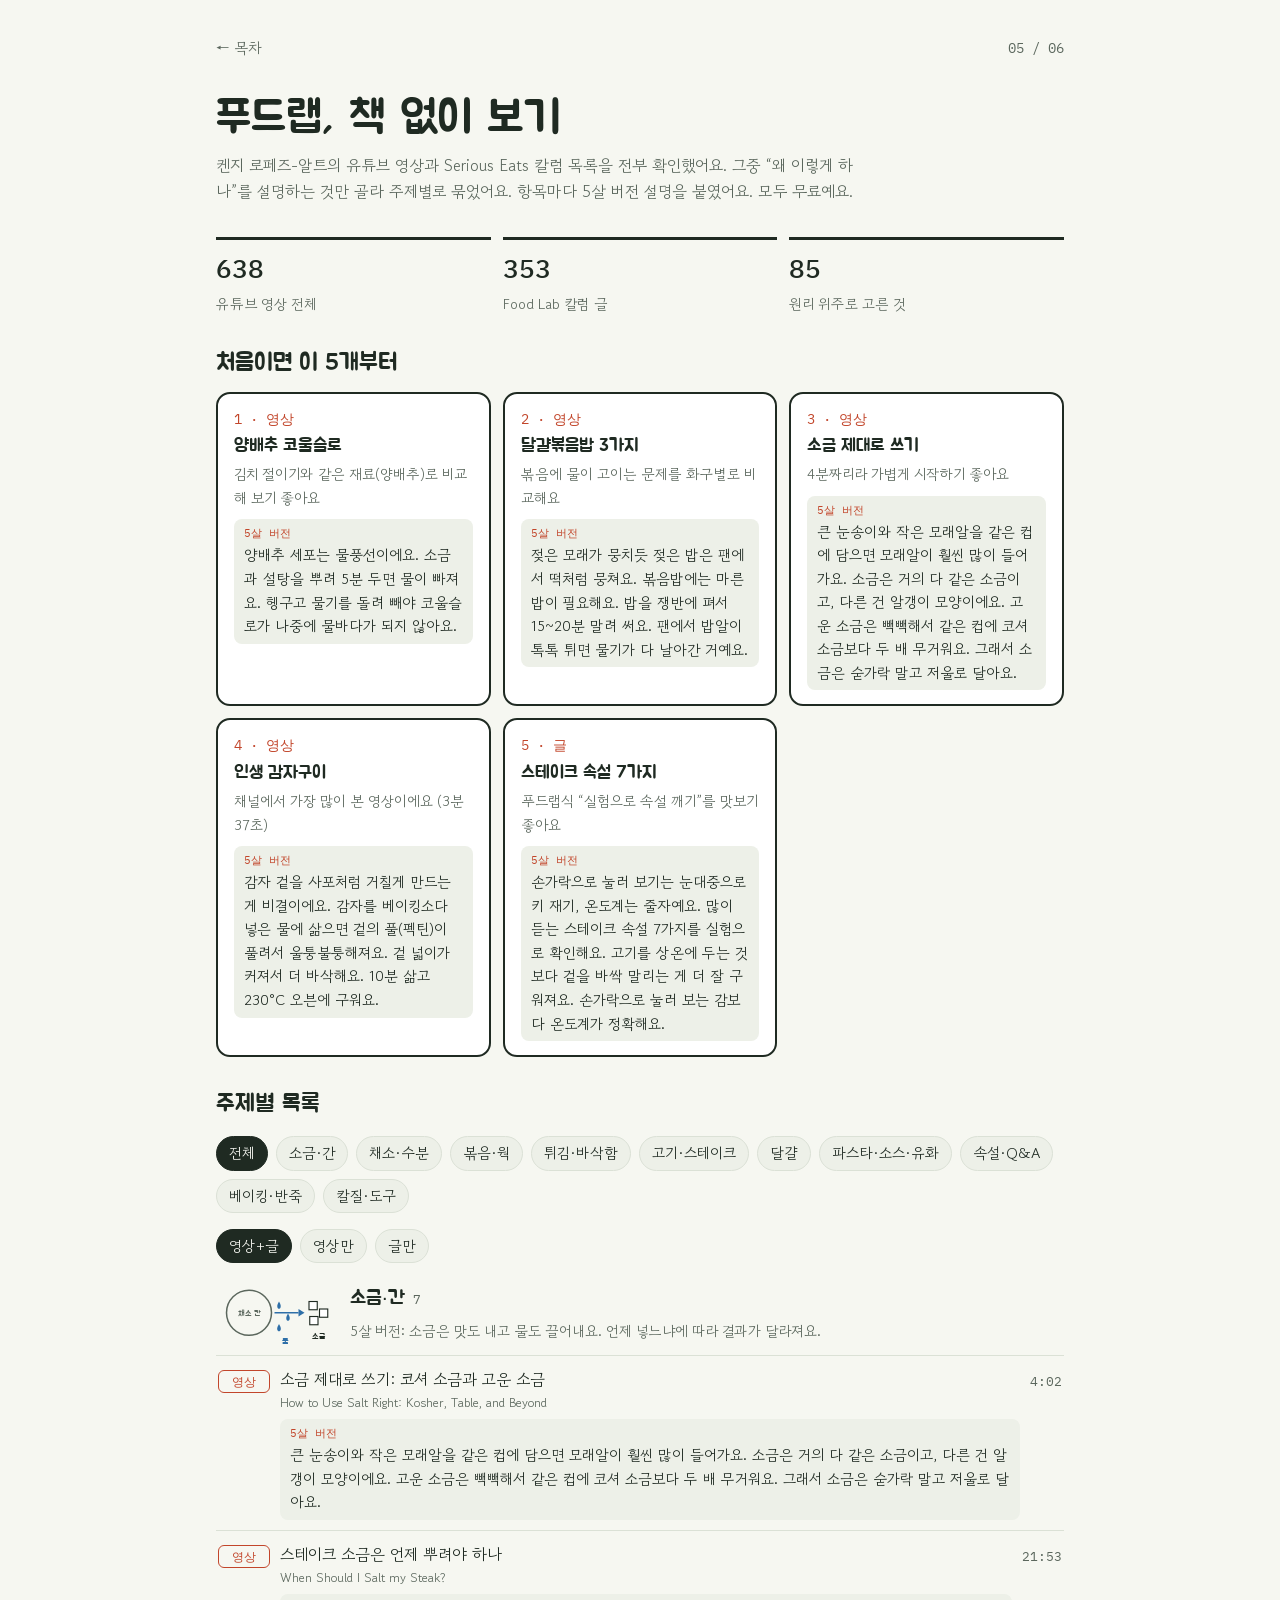
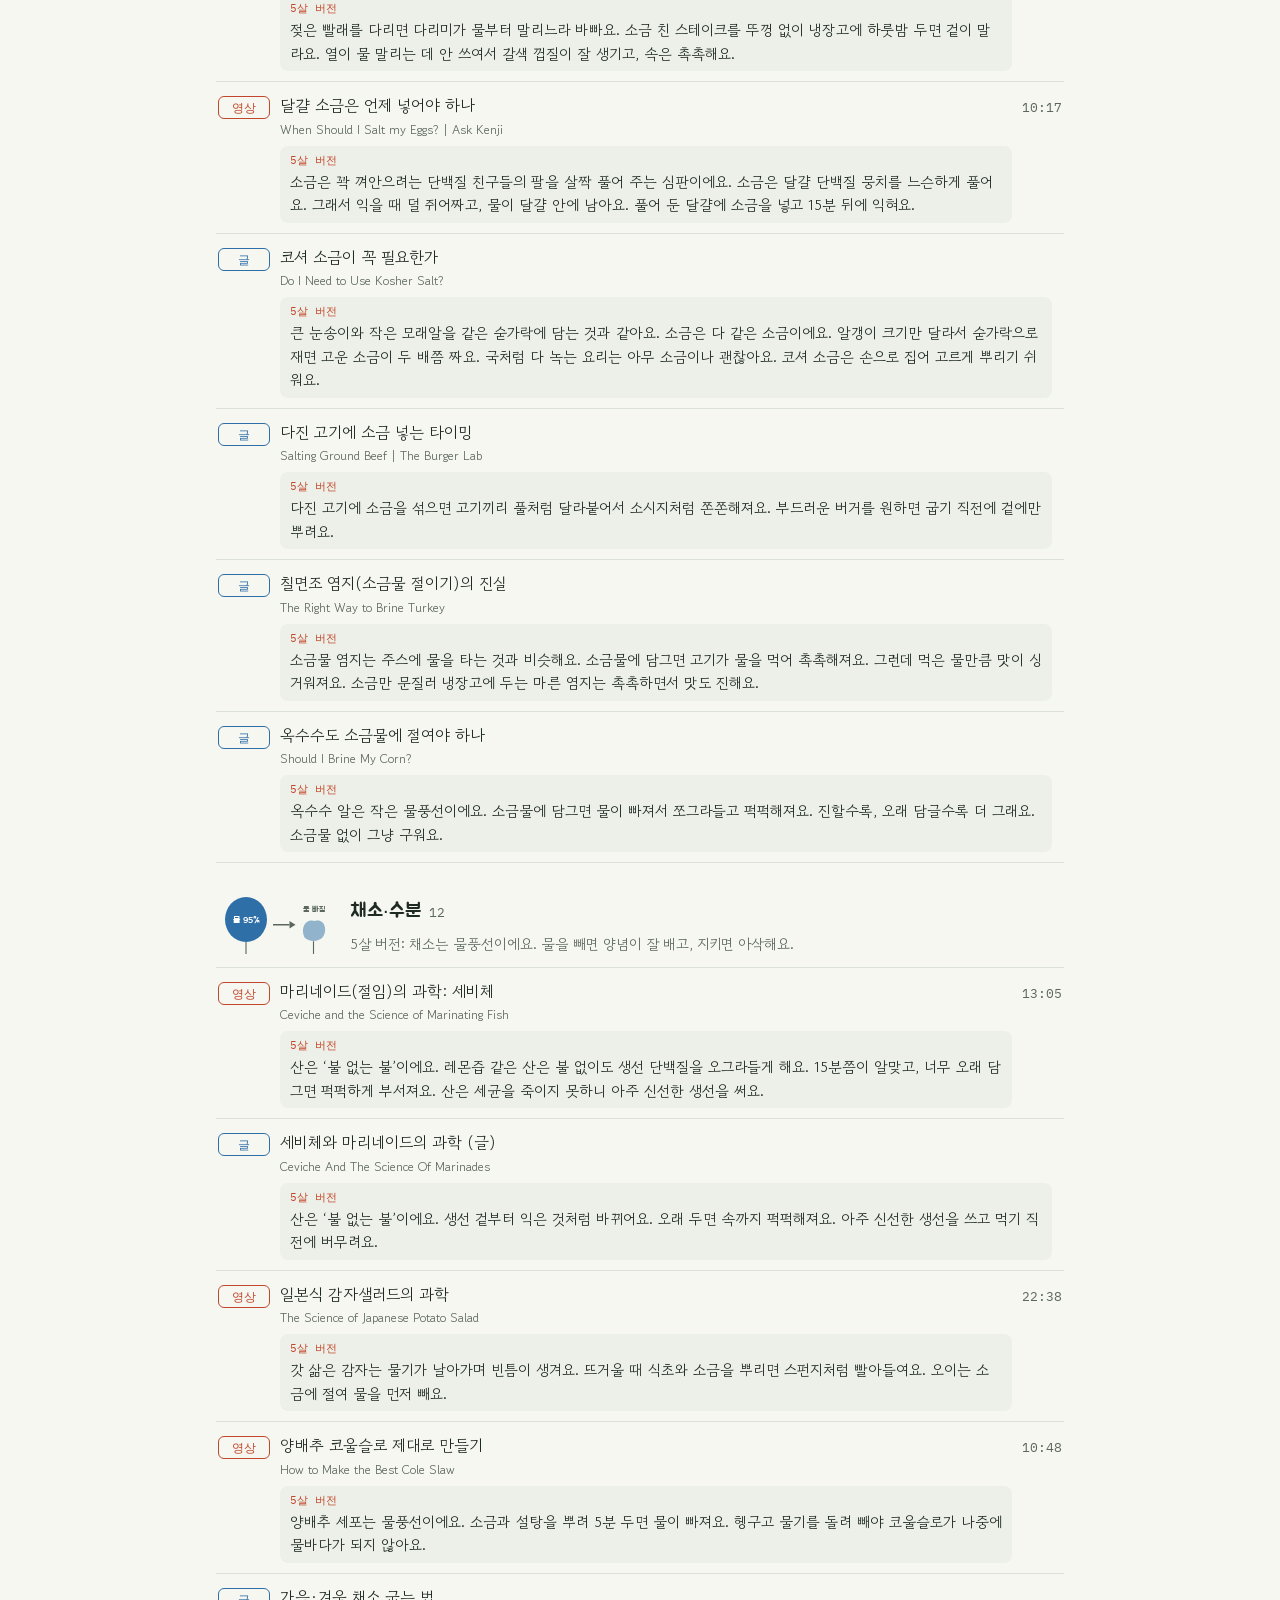
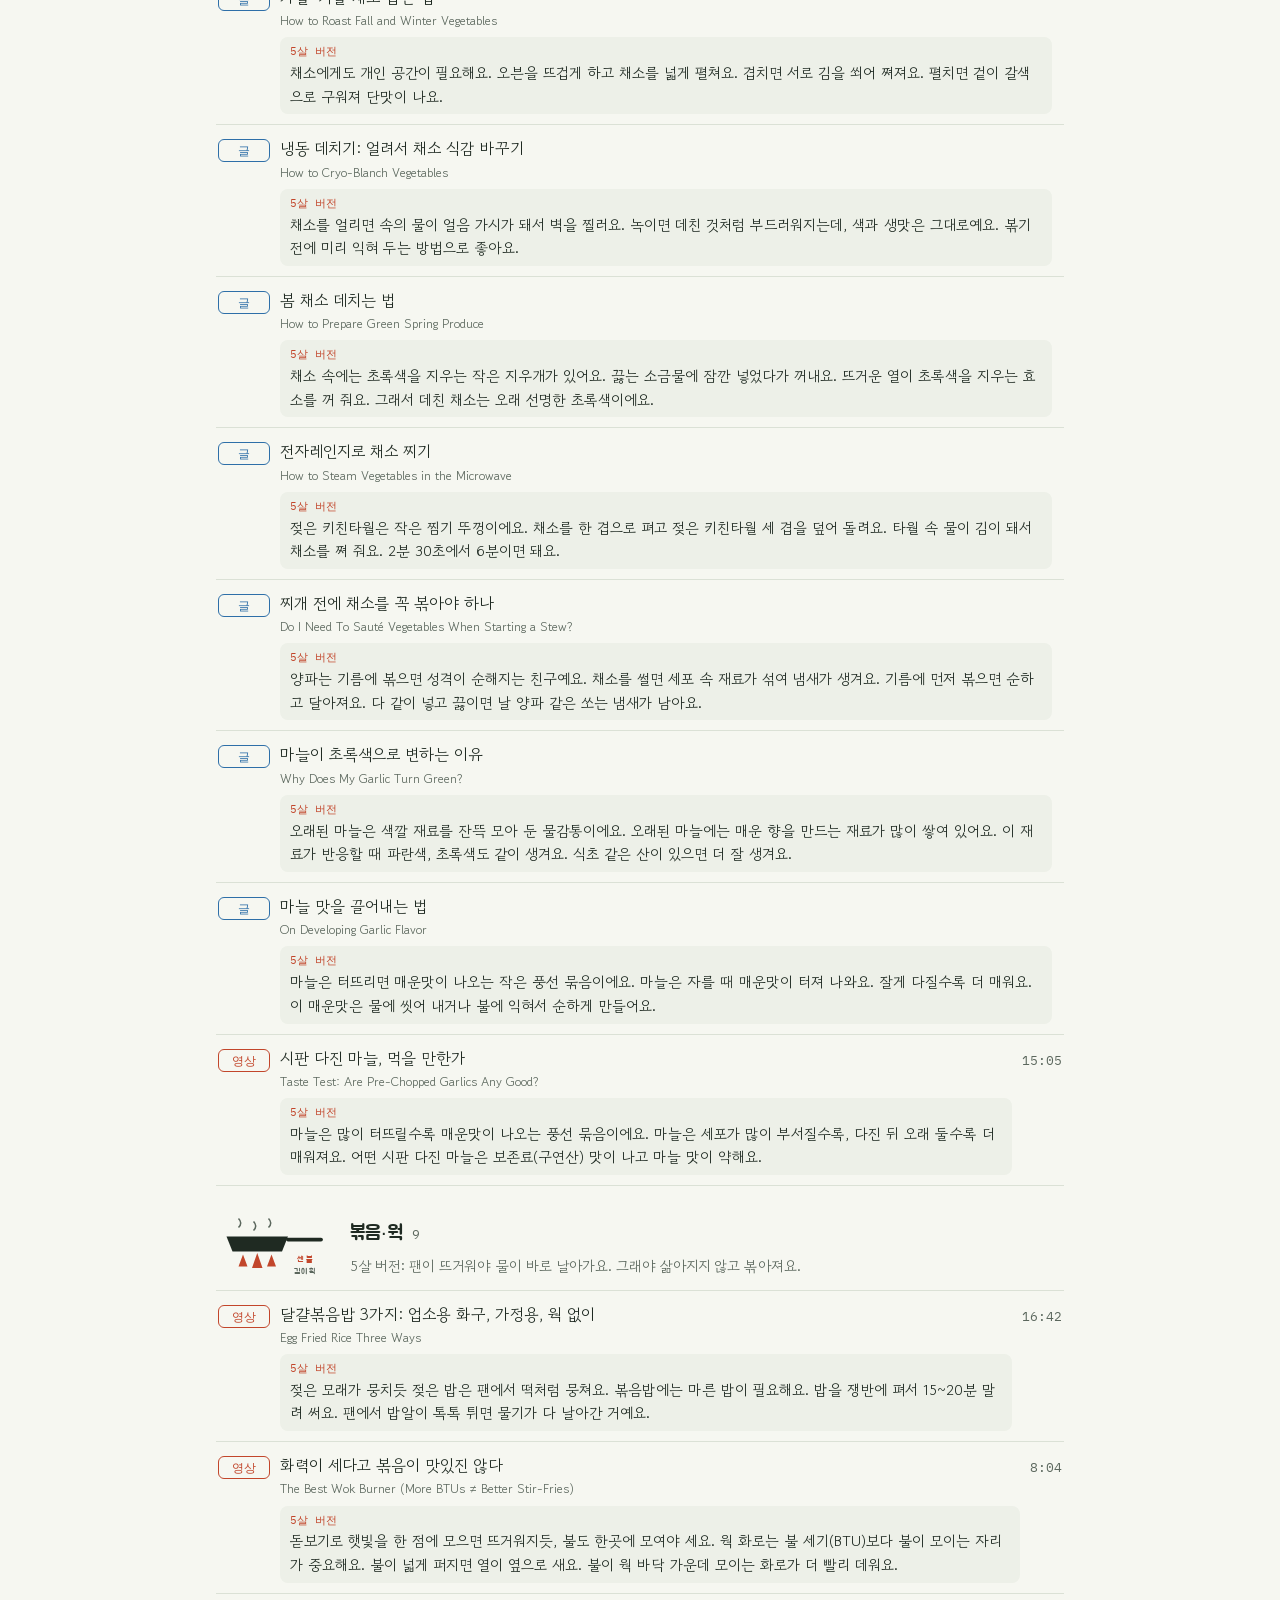
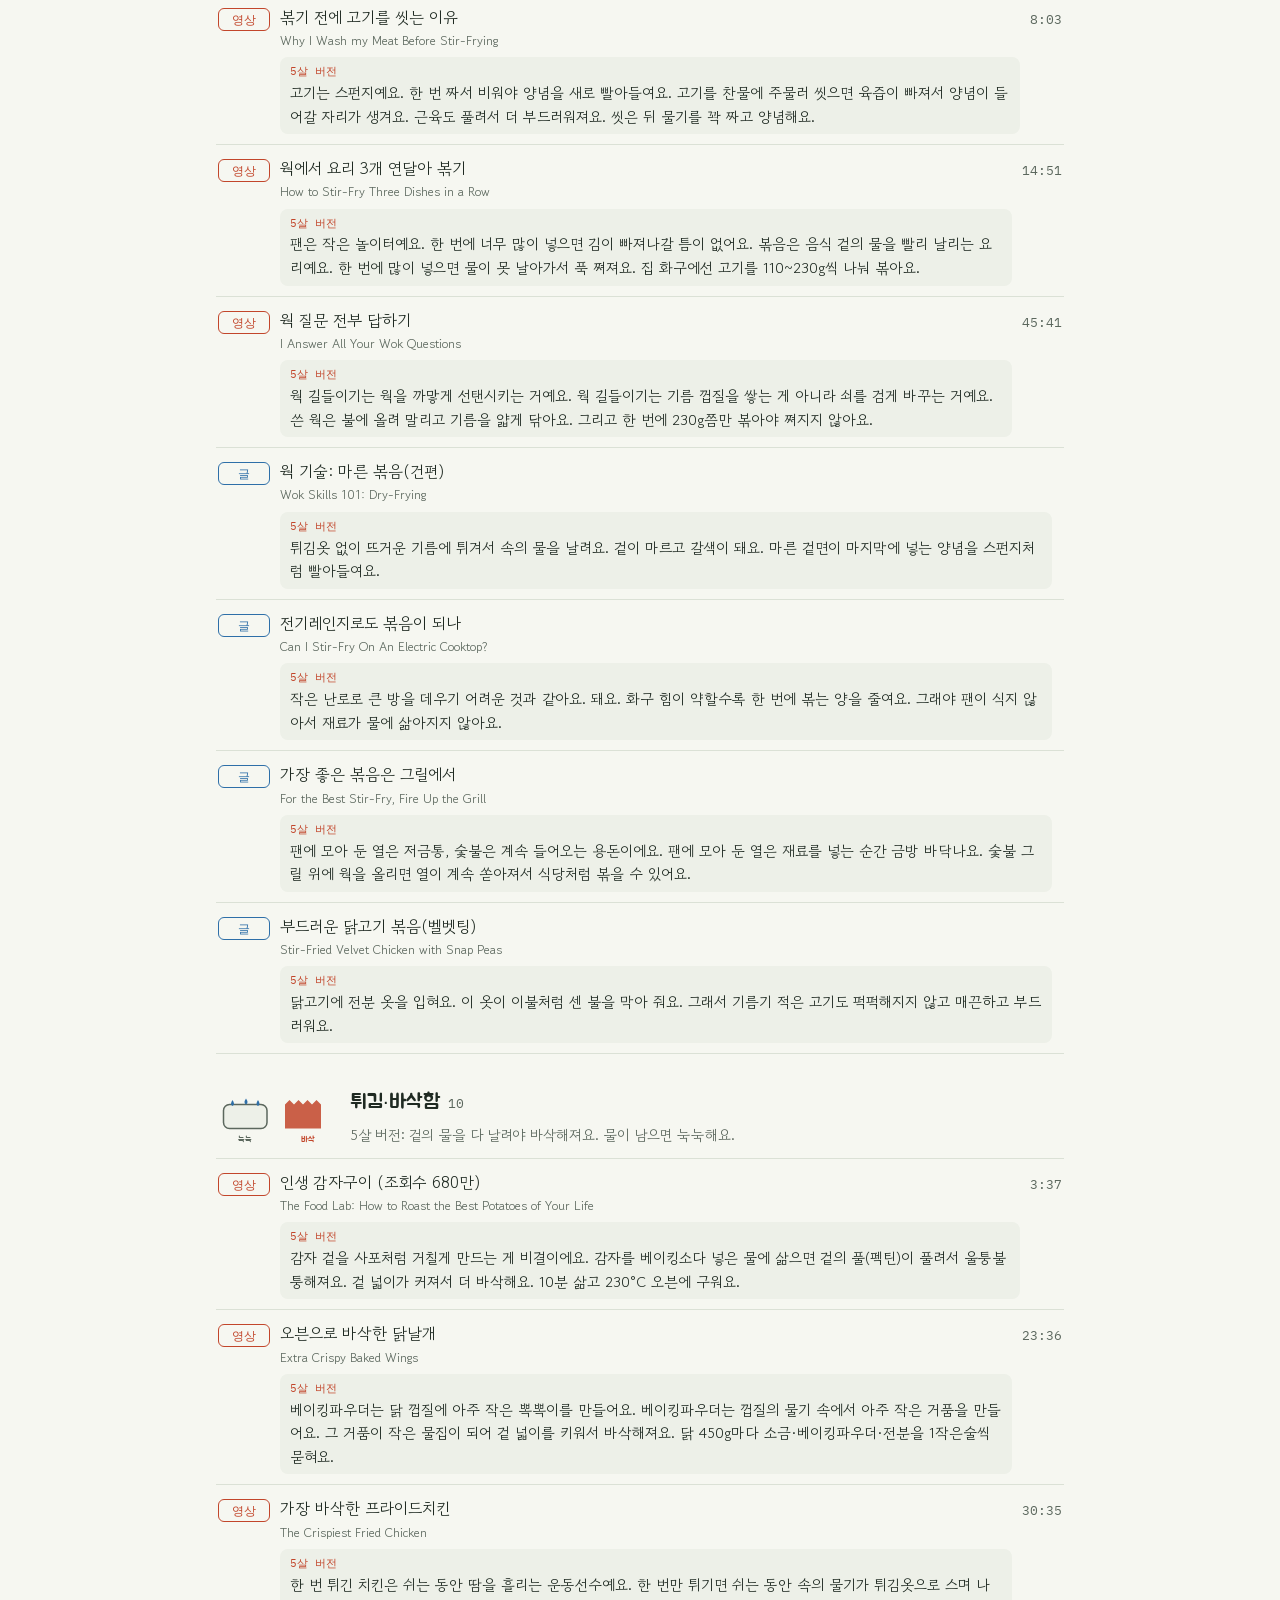
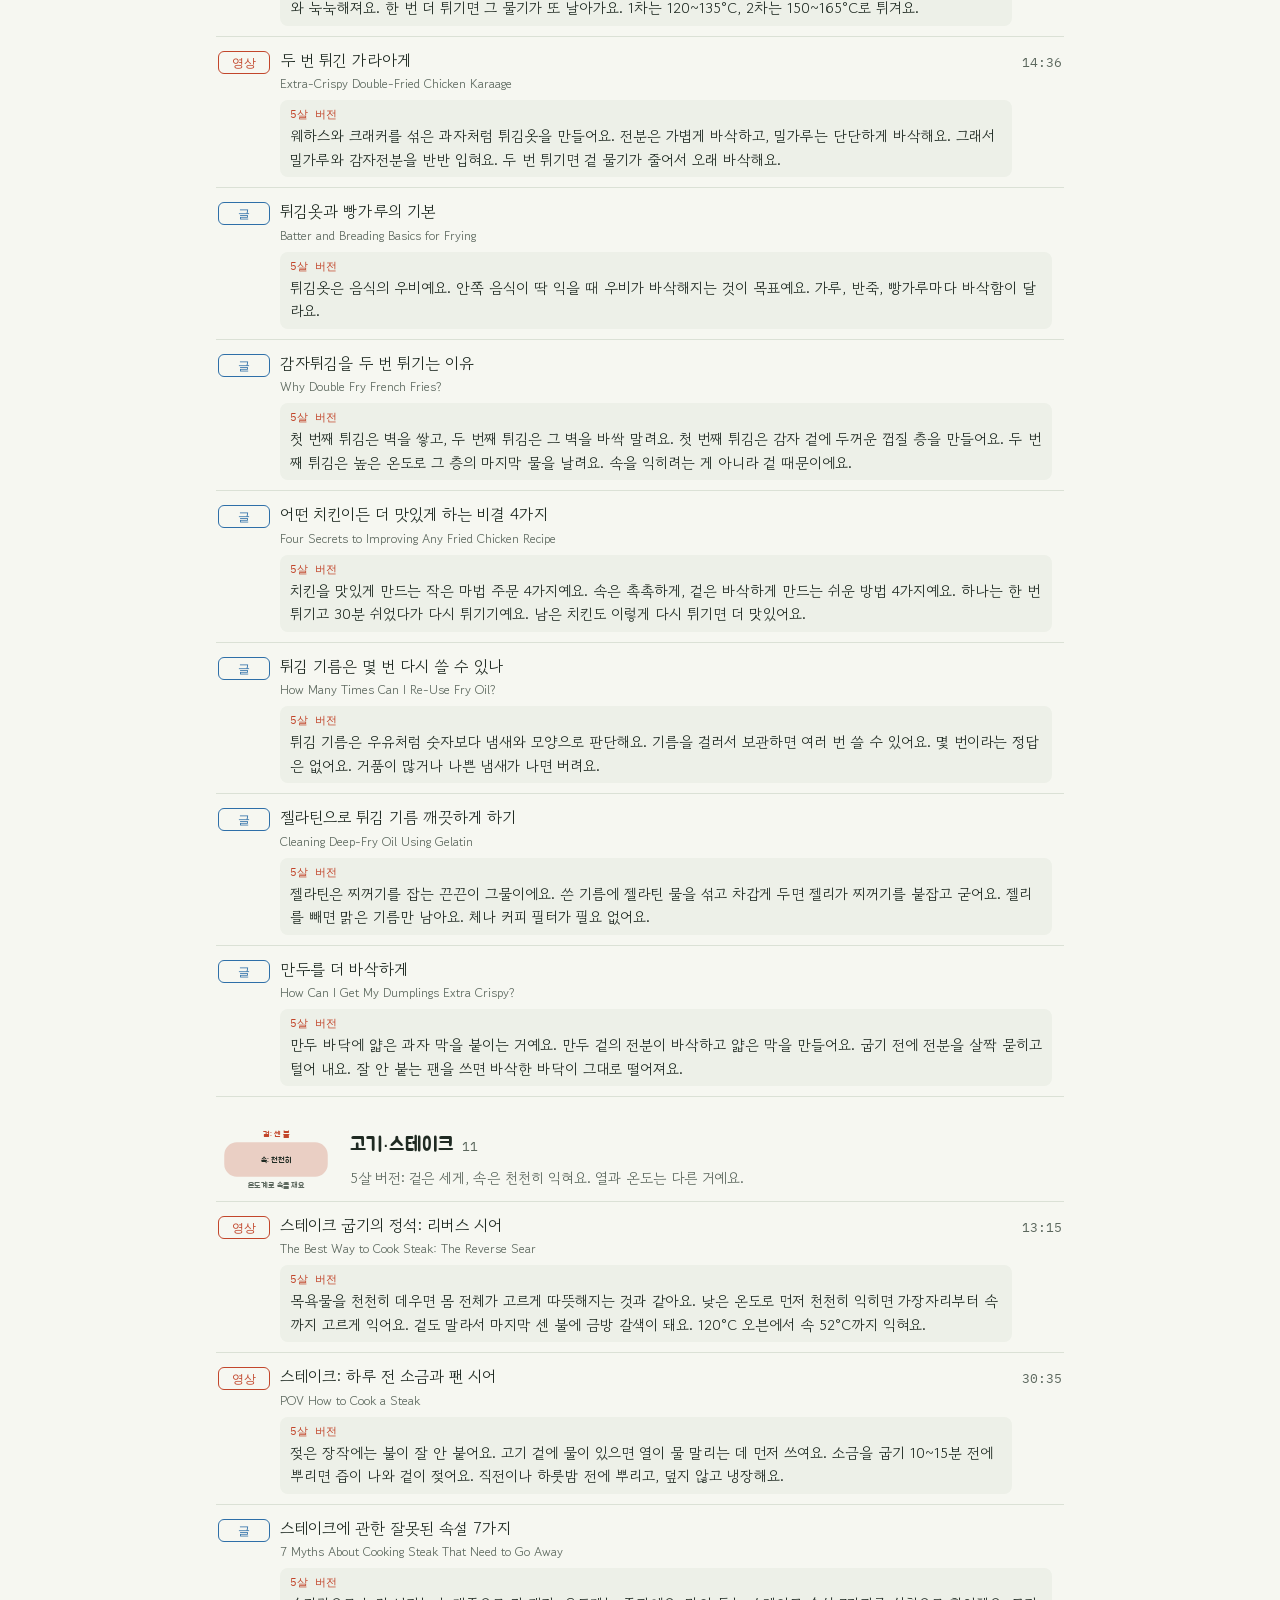
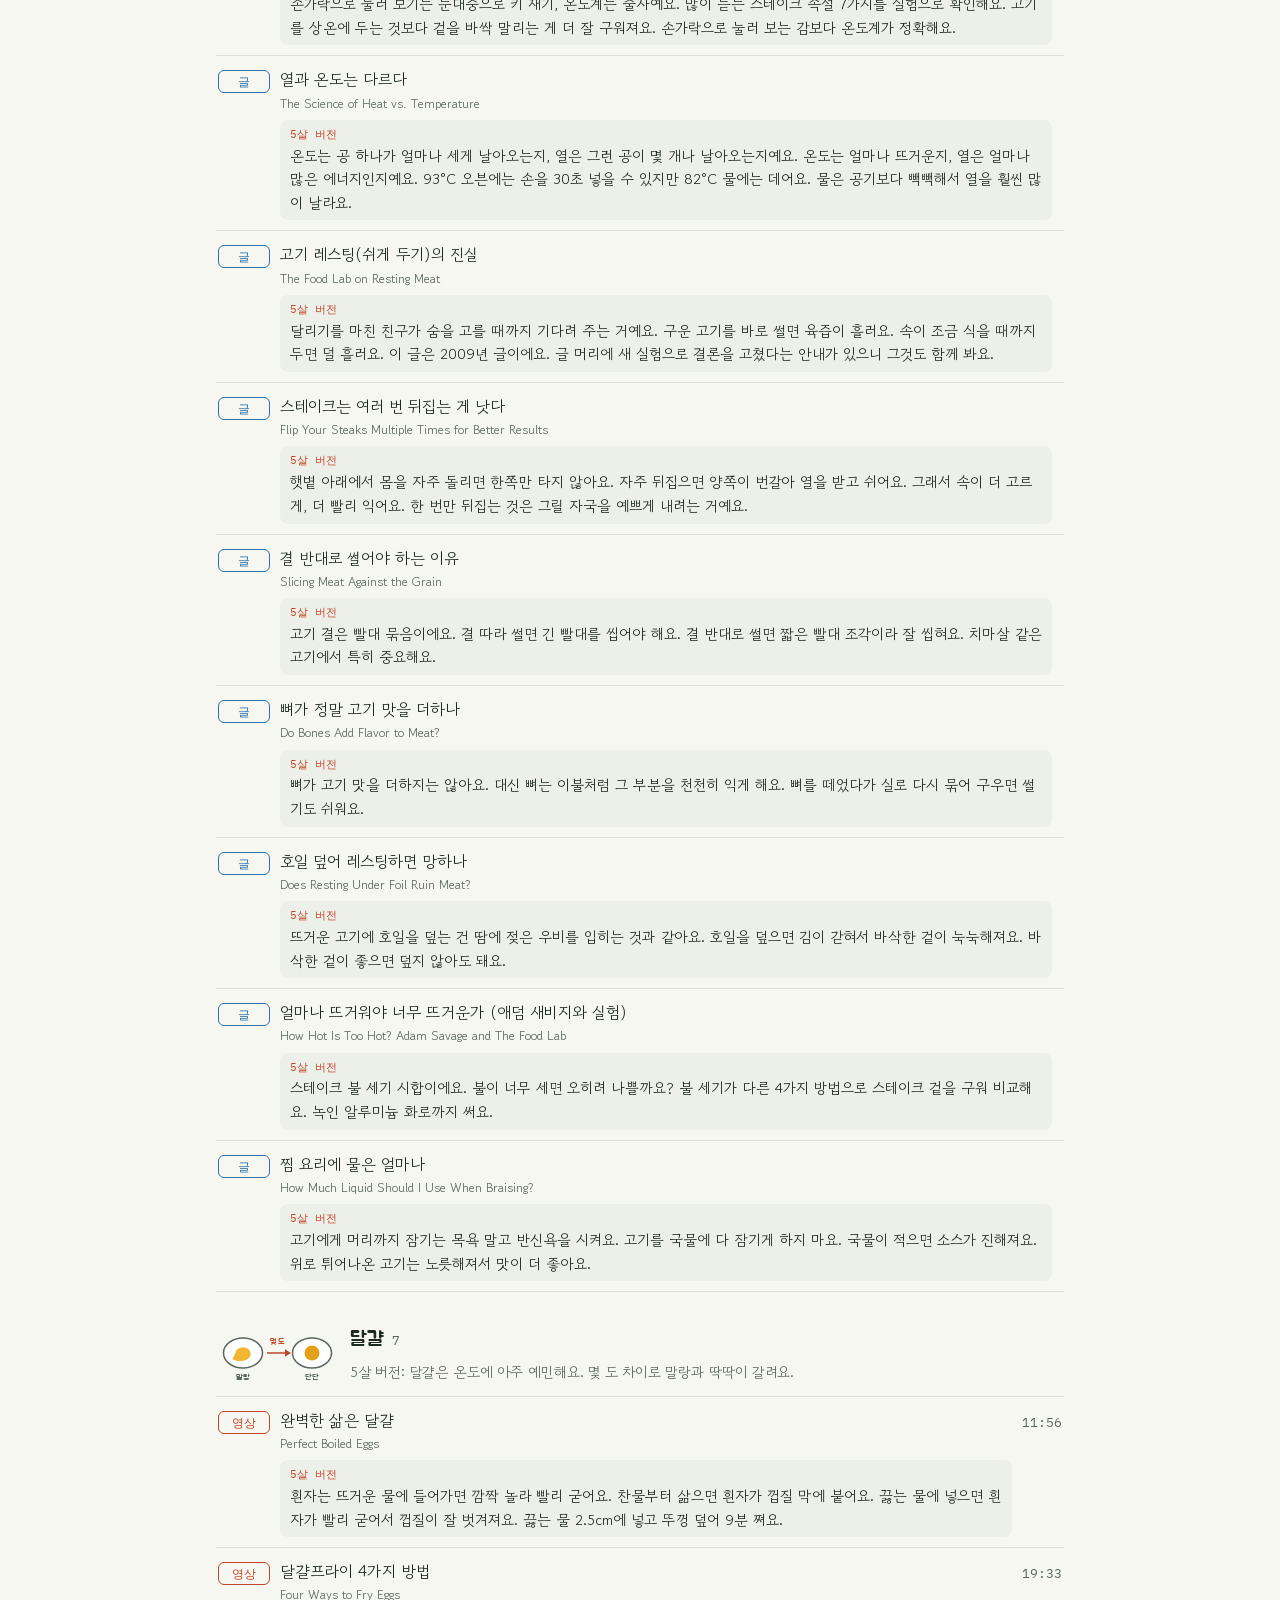
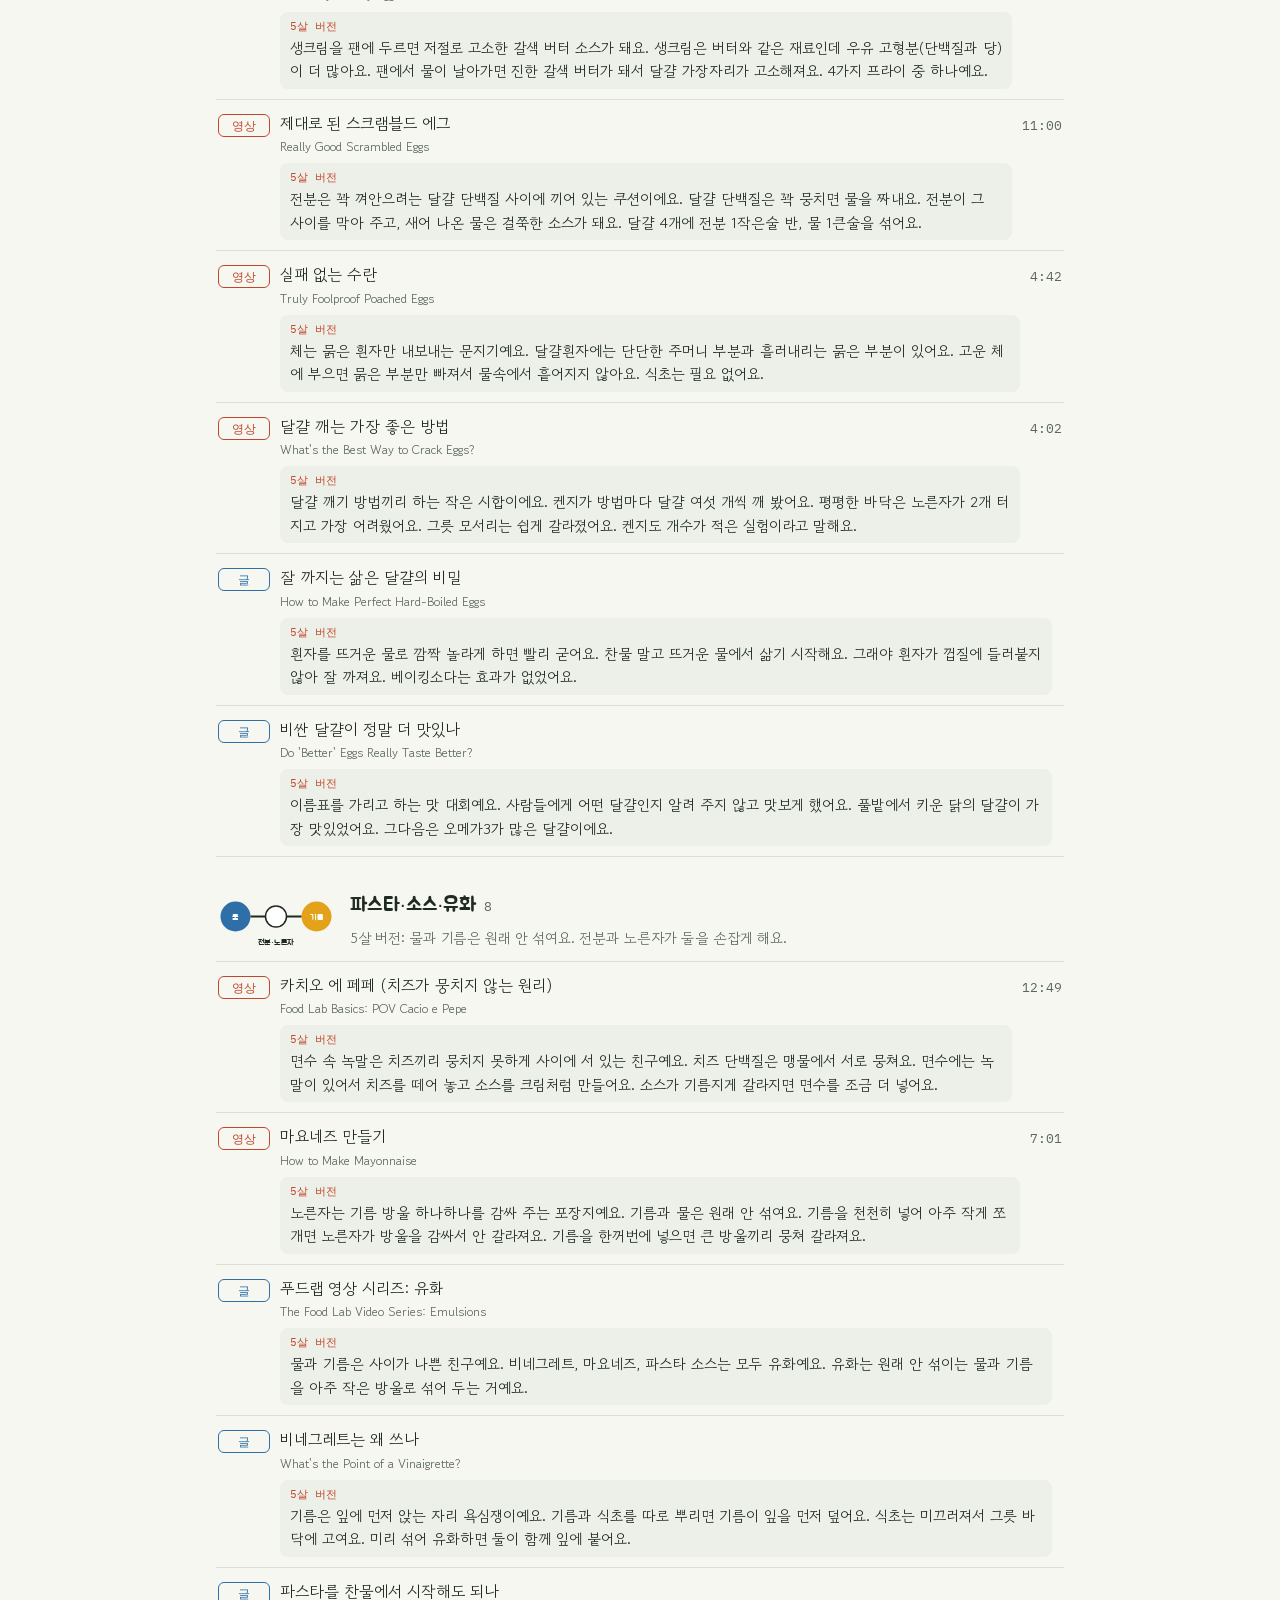
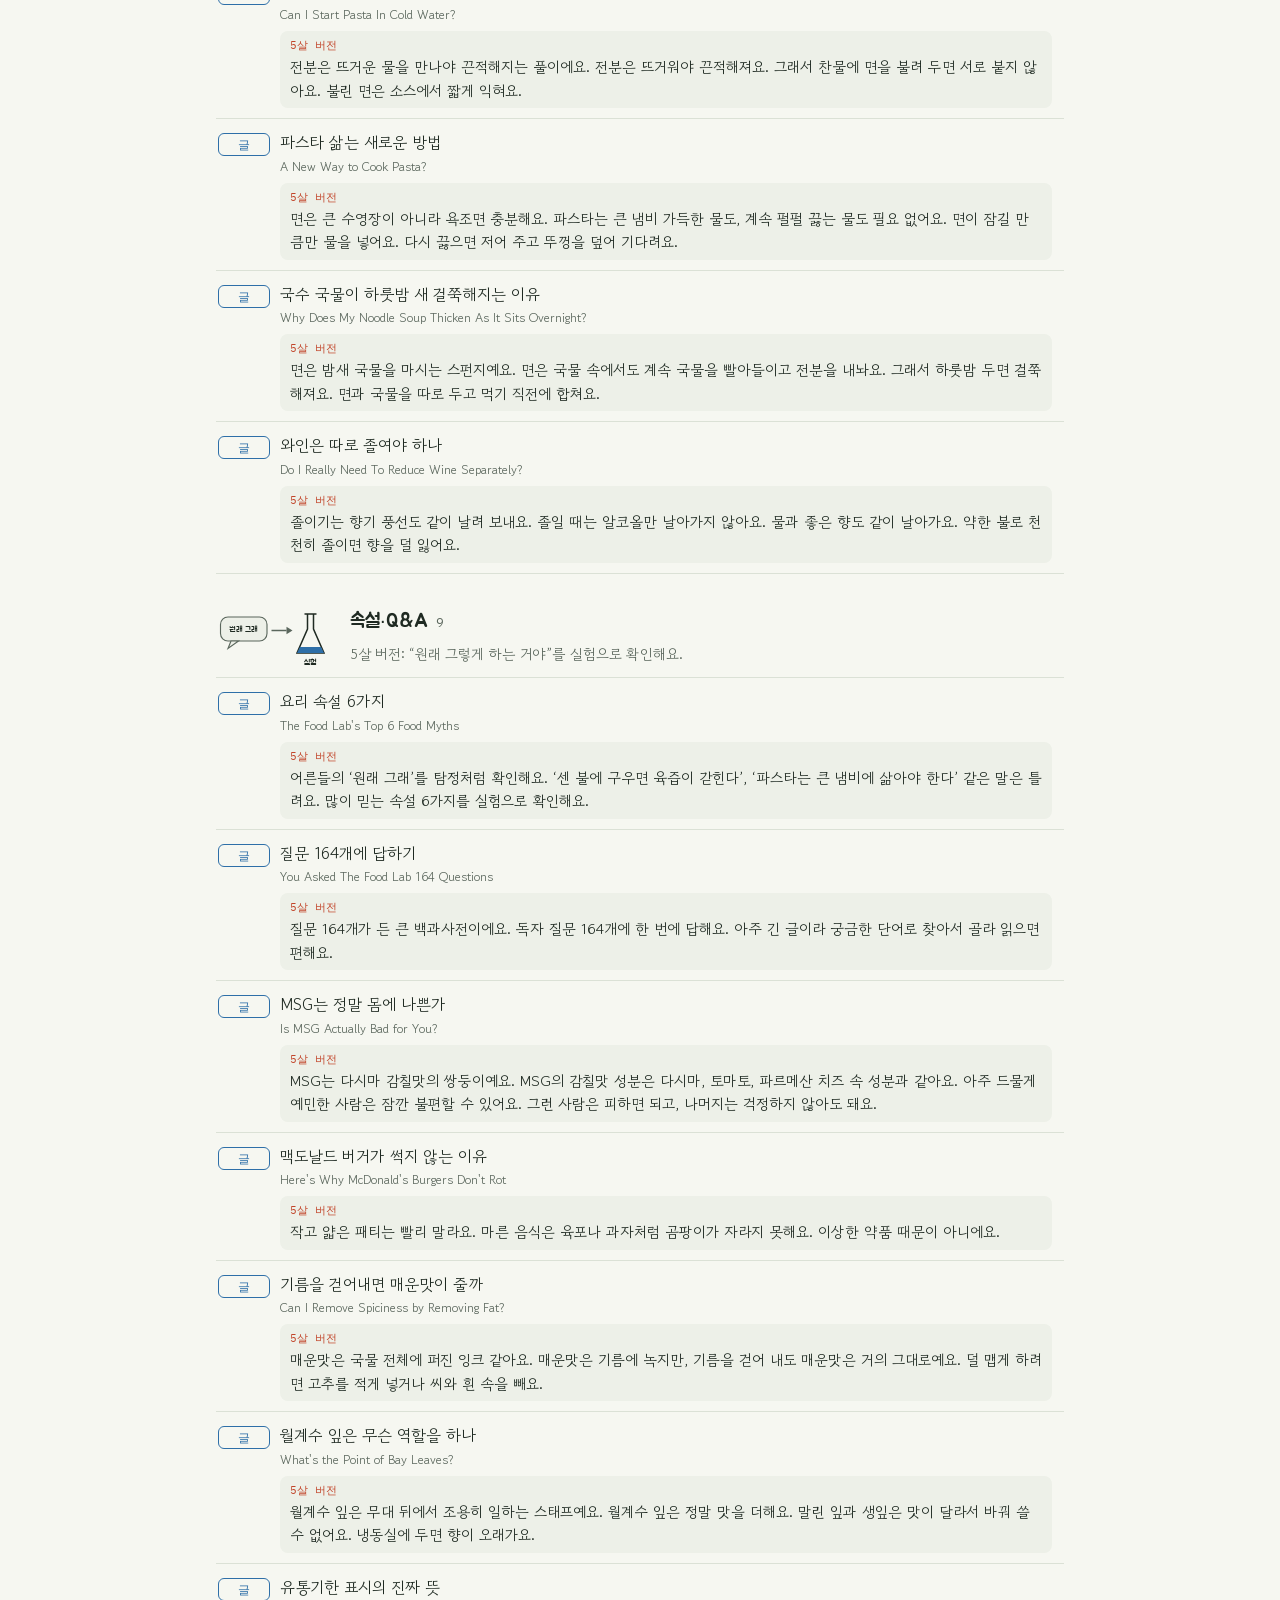
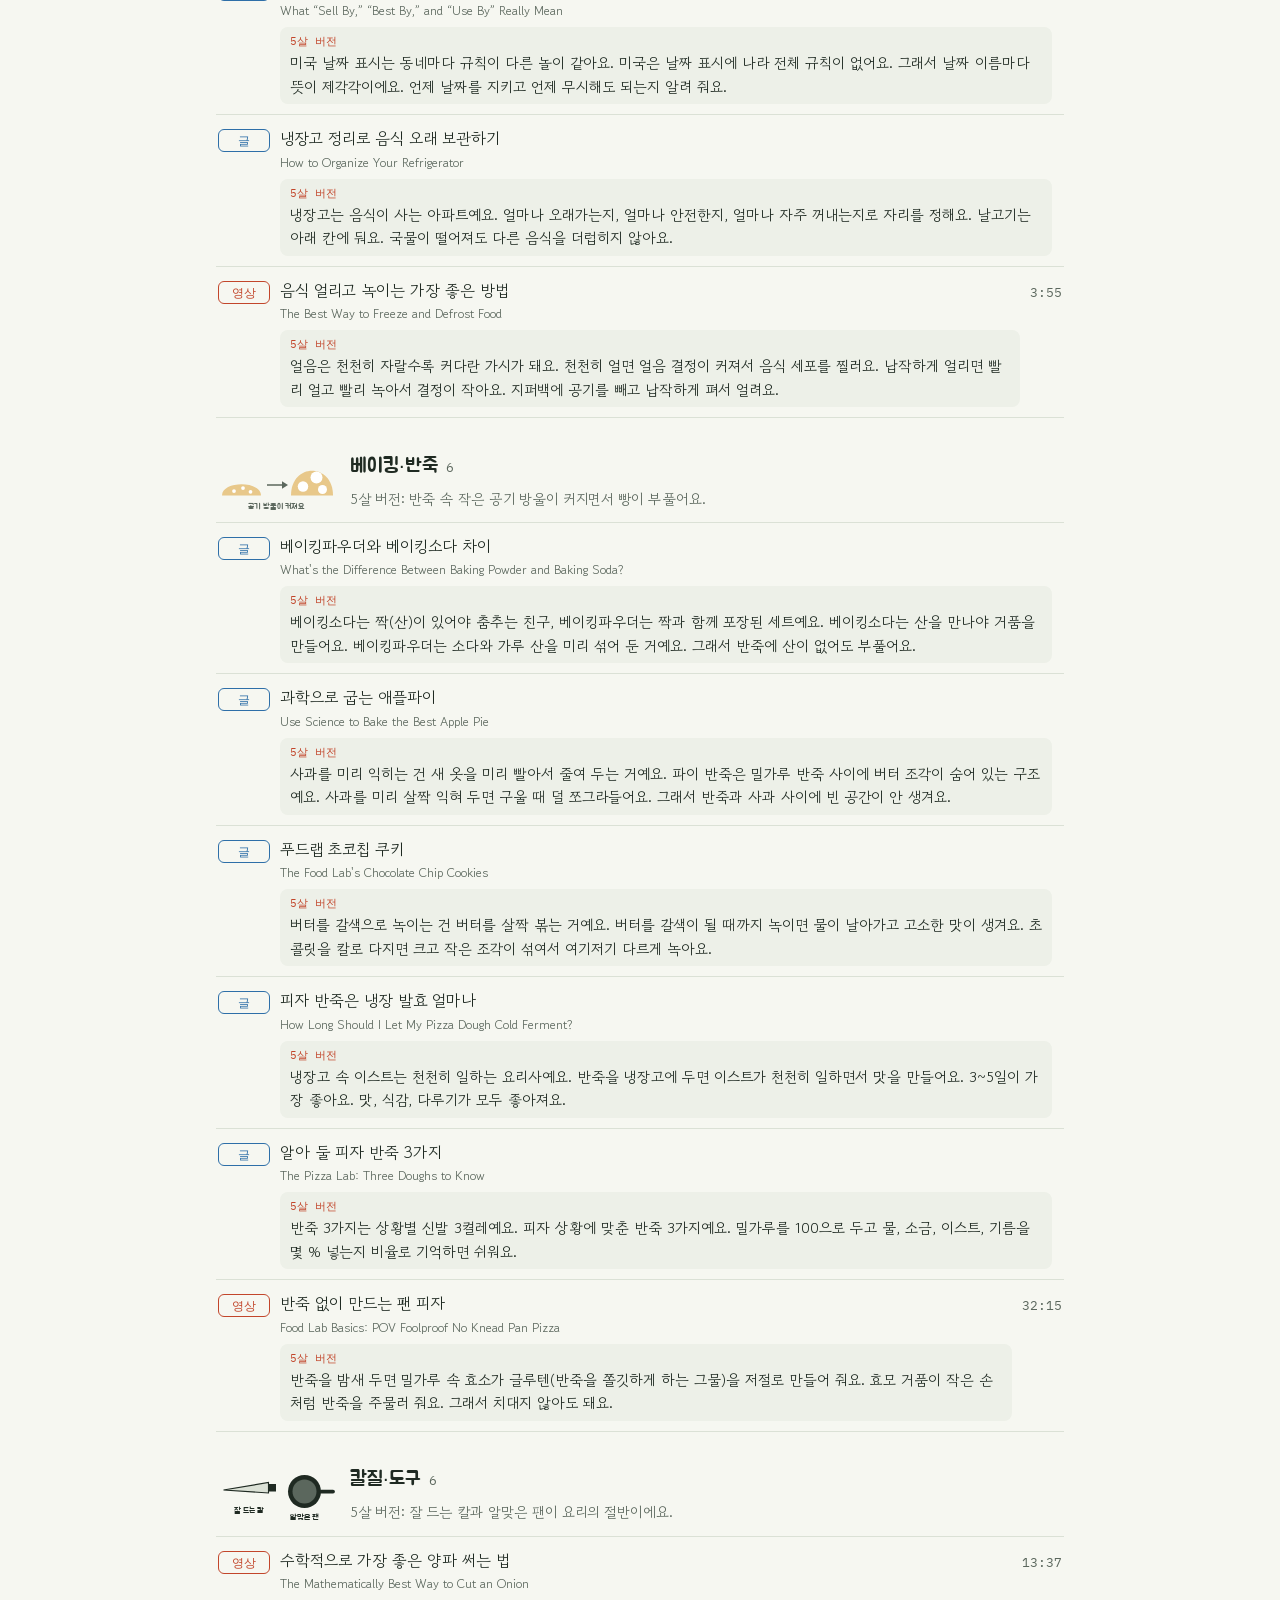
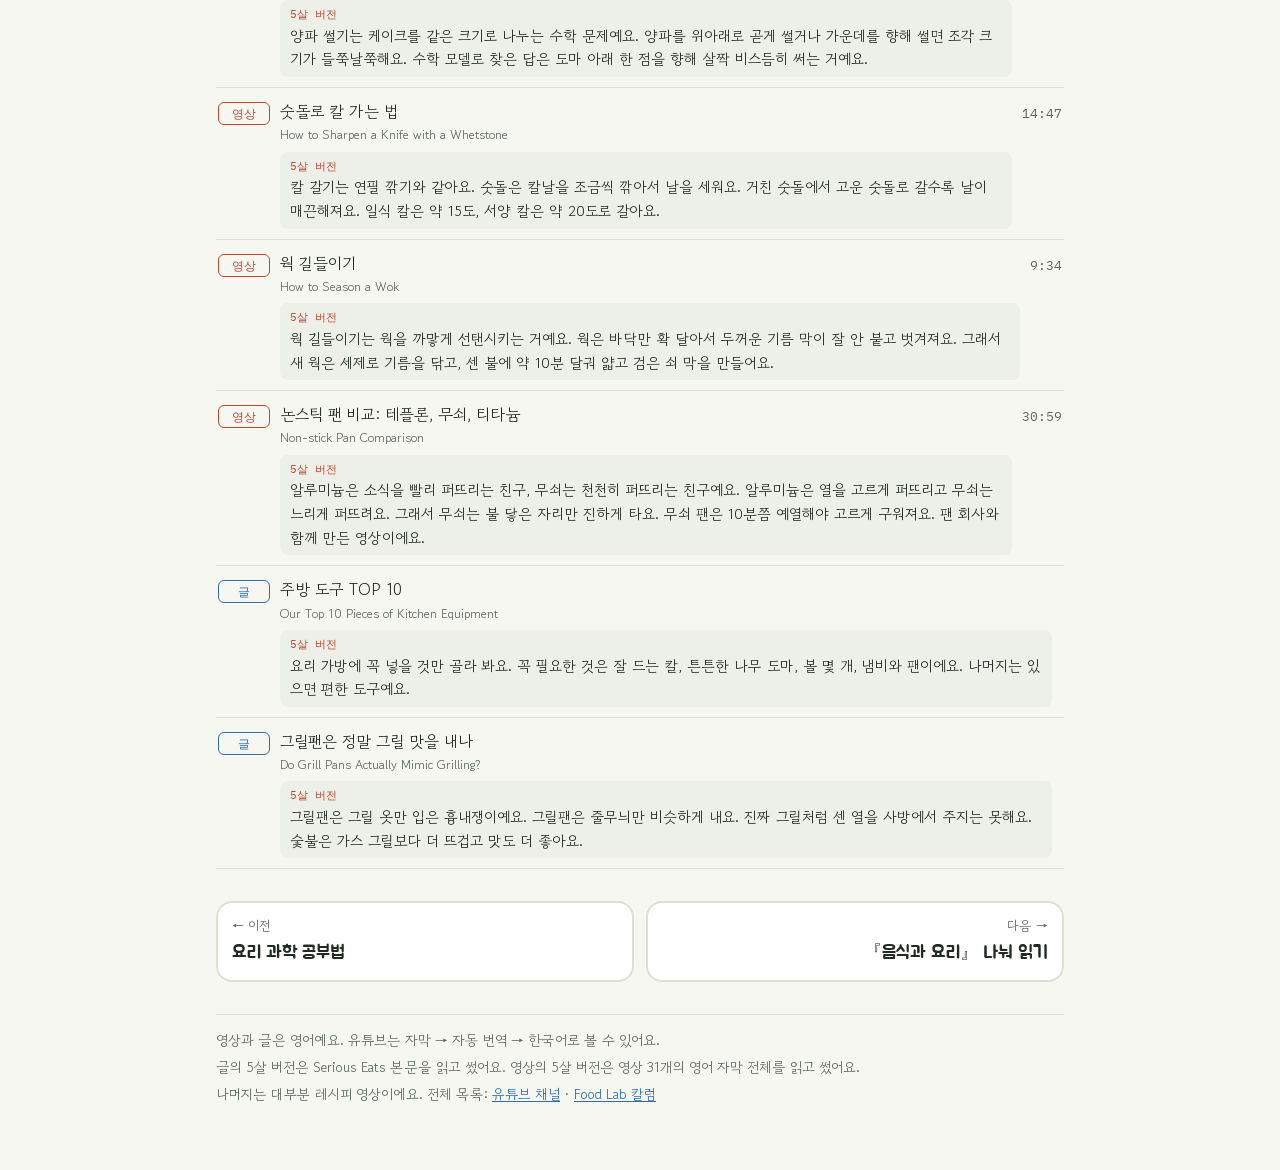
==== commit b276d60a: "Add an ELI5 page for McGee's On Food and Cooking Restores the reverted reading list as mcgee.html. A" ====
--- a/foodlab-map.html
+++ b/foodlab-map.html
@@ -90,7 +90,7 @@
 </head>
 <body>
 <div class="wrap">
-  <nav class="topnav"><a href="./">← 목차</a><span class="no">05 / 05</span></nav>
+  <nav class="topnav"><a href="./">← 목차</a><span class="no">05 / 06</span></nav>
 
   <header>
     <h1>푸드랩, 책 없이 보기</h1>
@@ -117,6 +117,7 @@
 
   <nav class="pager" aria-label="앞뒤 페이지">
     <a href="study.html"><small>← 이전</small><span>요리 과학 공부법</span></a>
+    <a class="next" href="mcgee.html"><small>다음 →</small><span>『음식과 요리』 나눠 읽기</span></a>
   </nav>
 
   <footer class="notes">
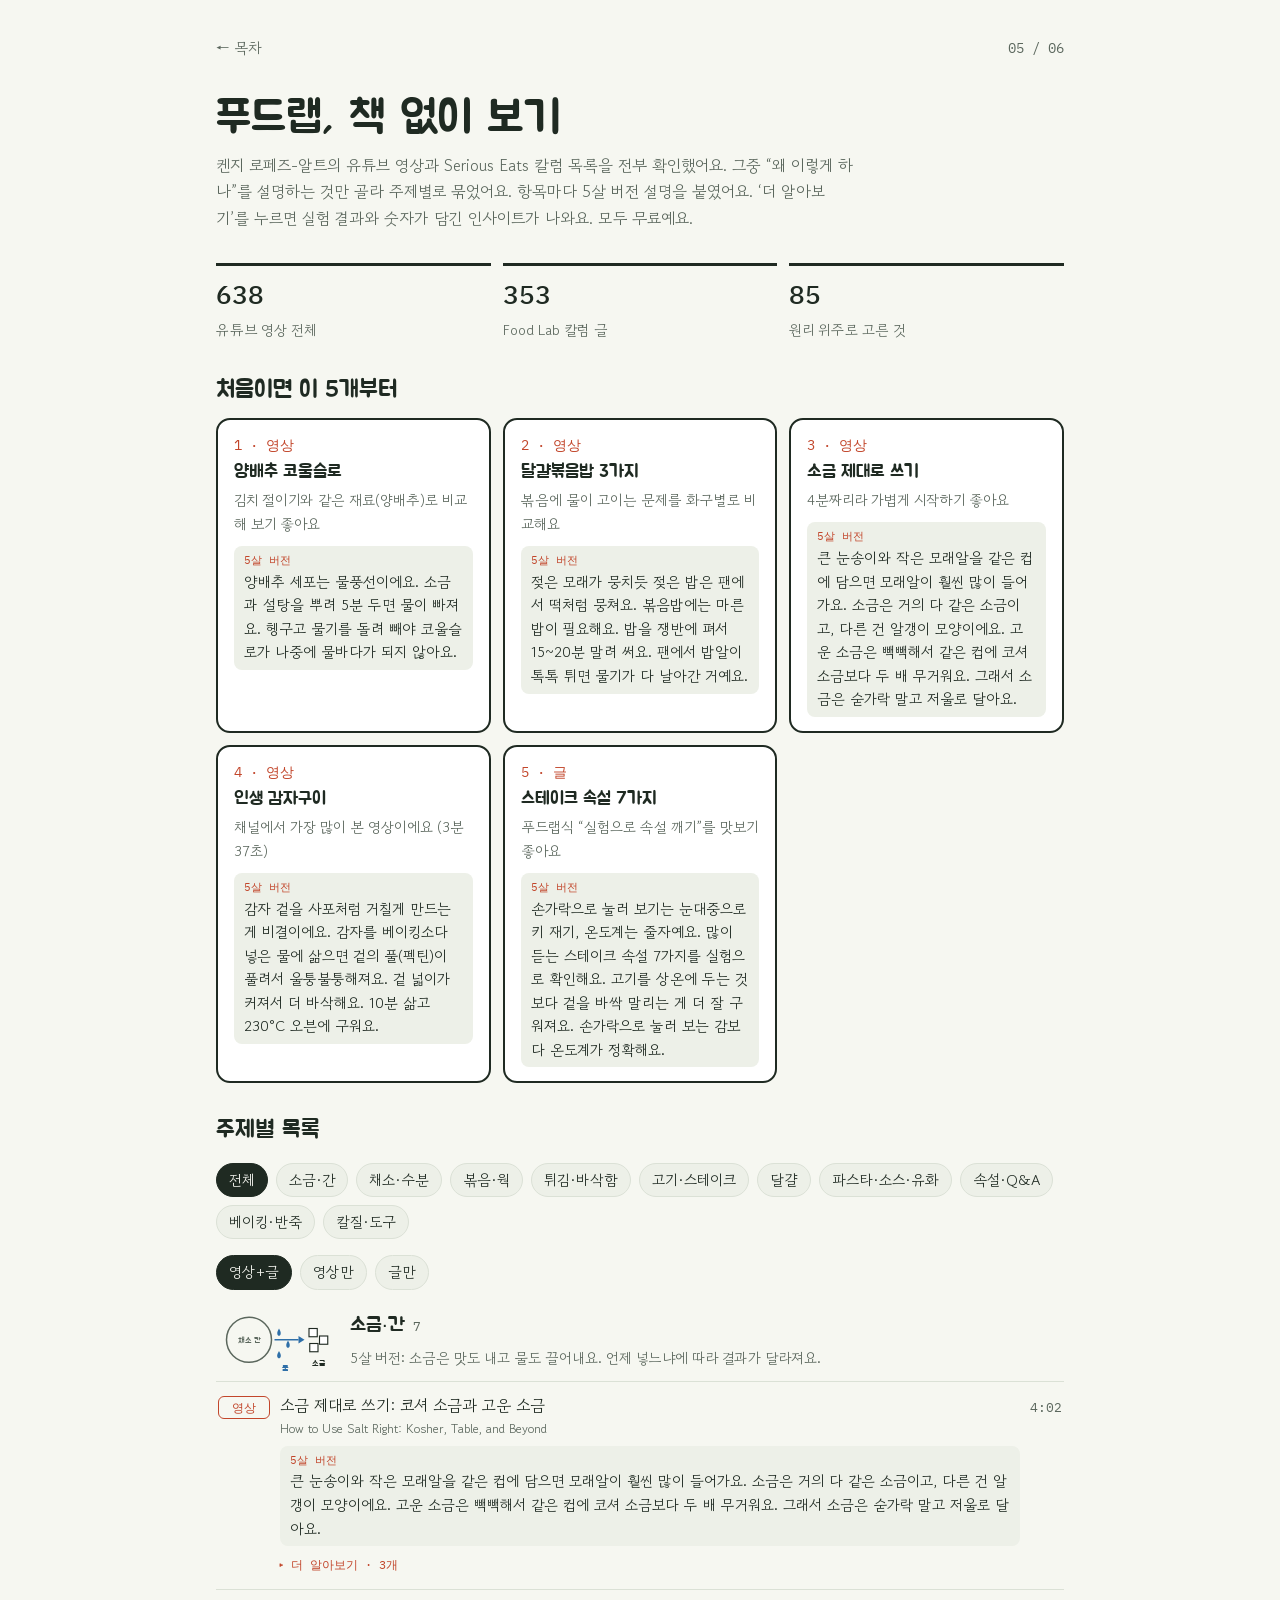
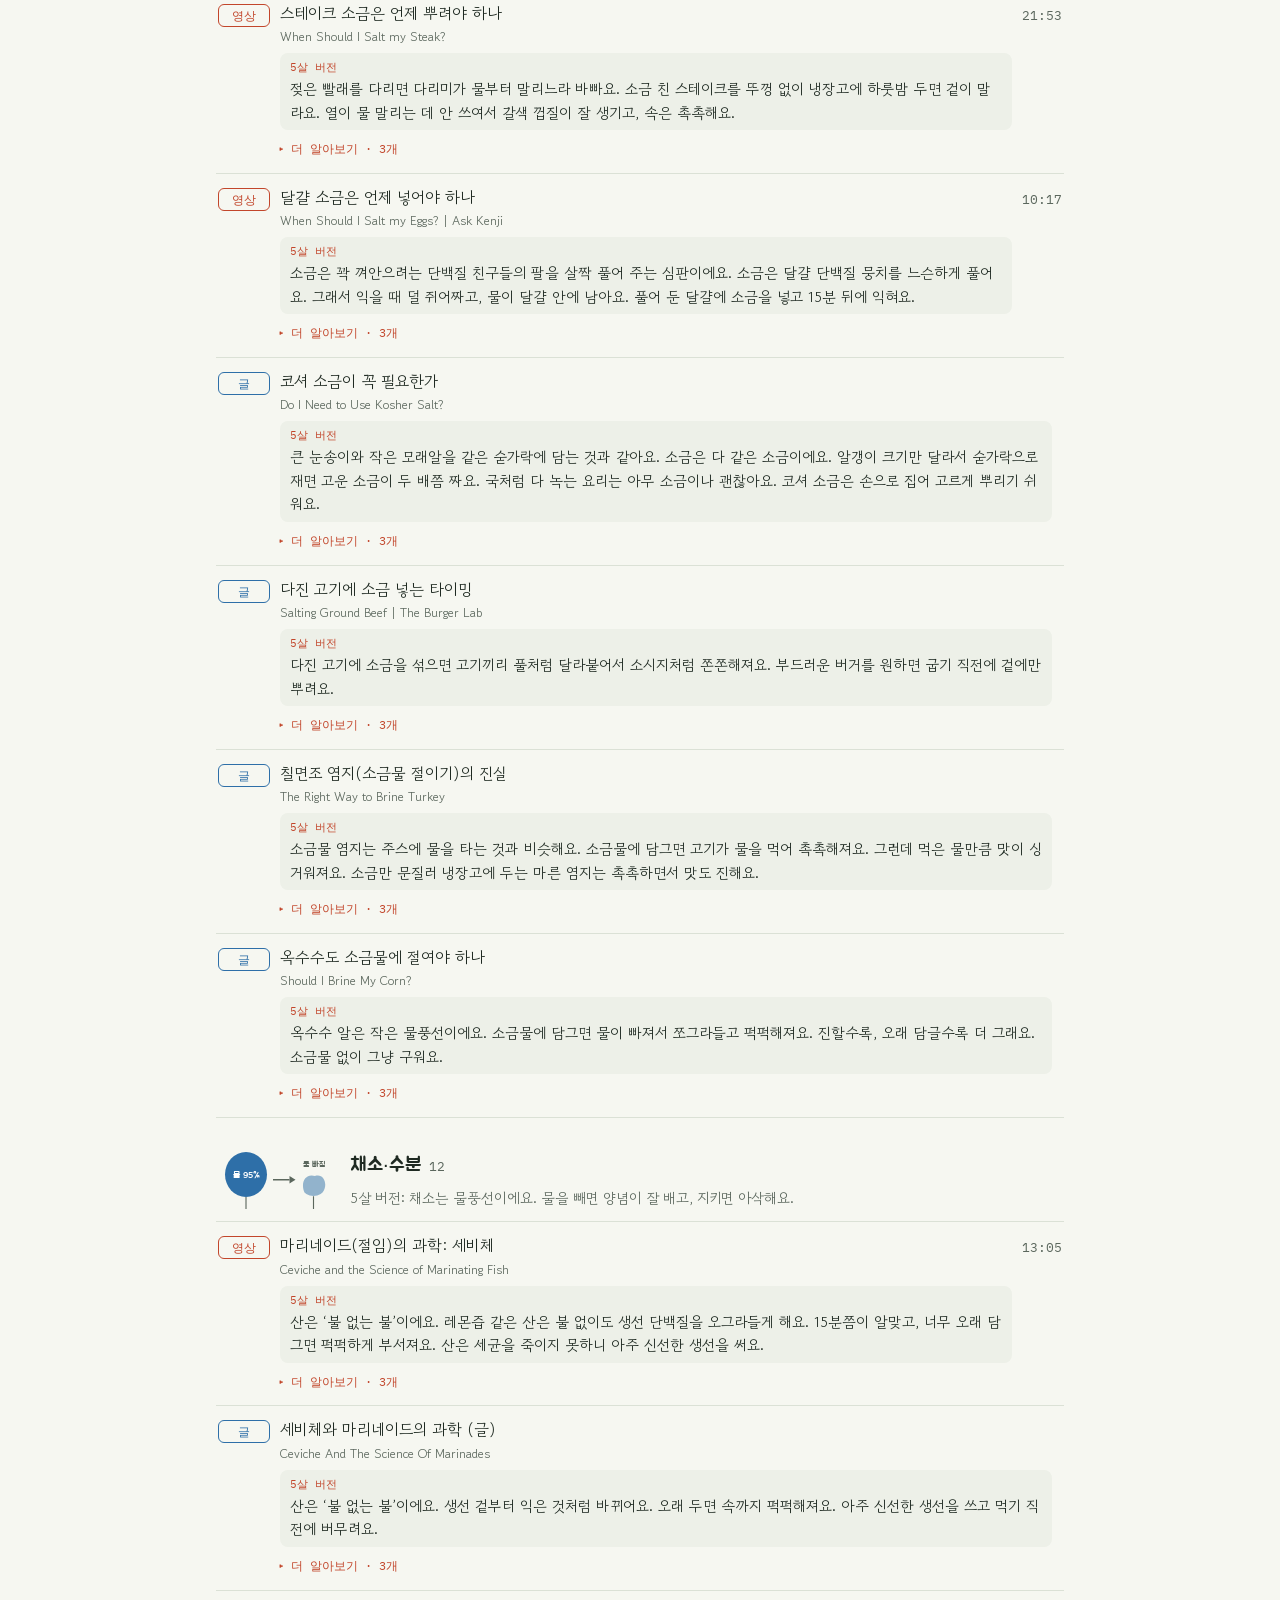
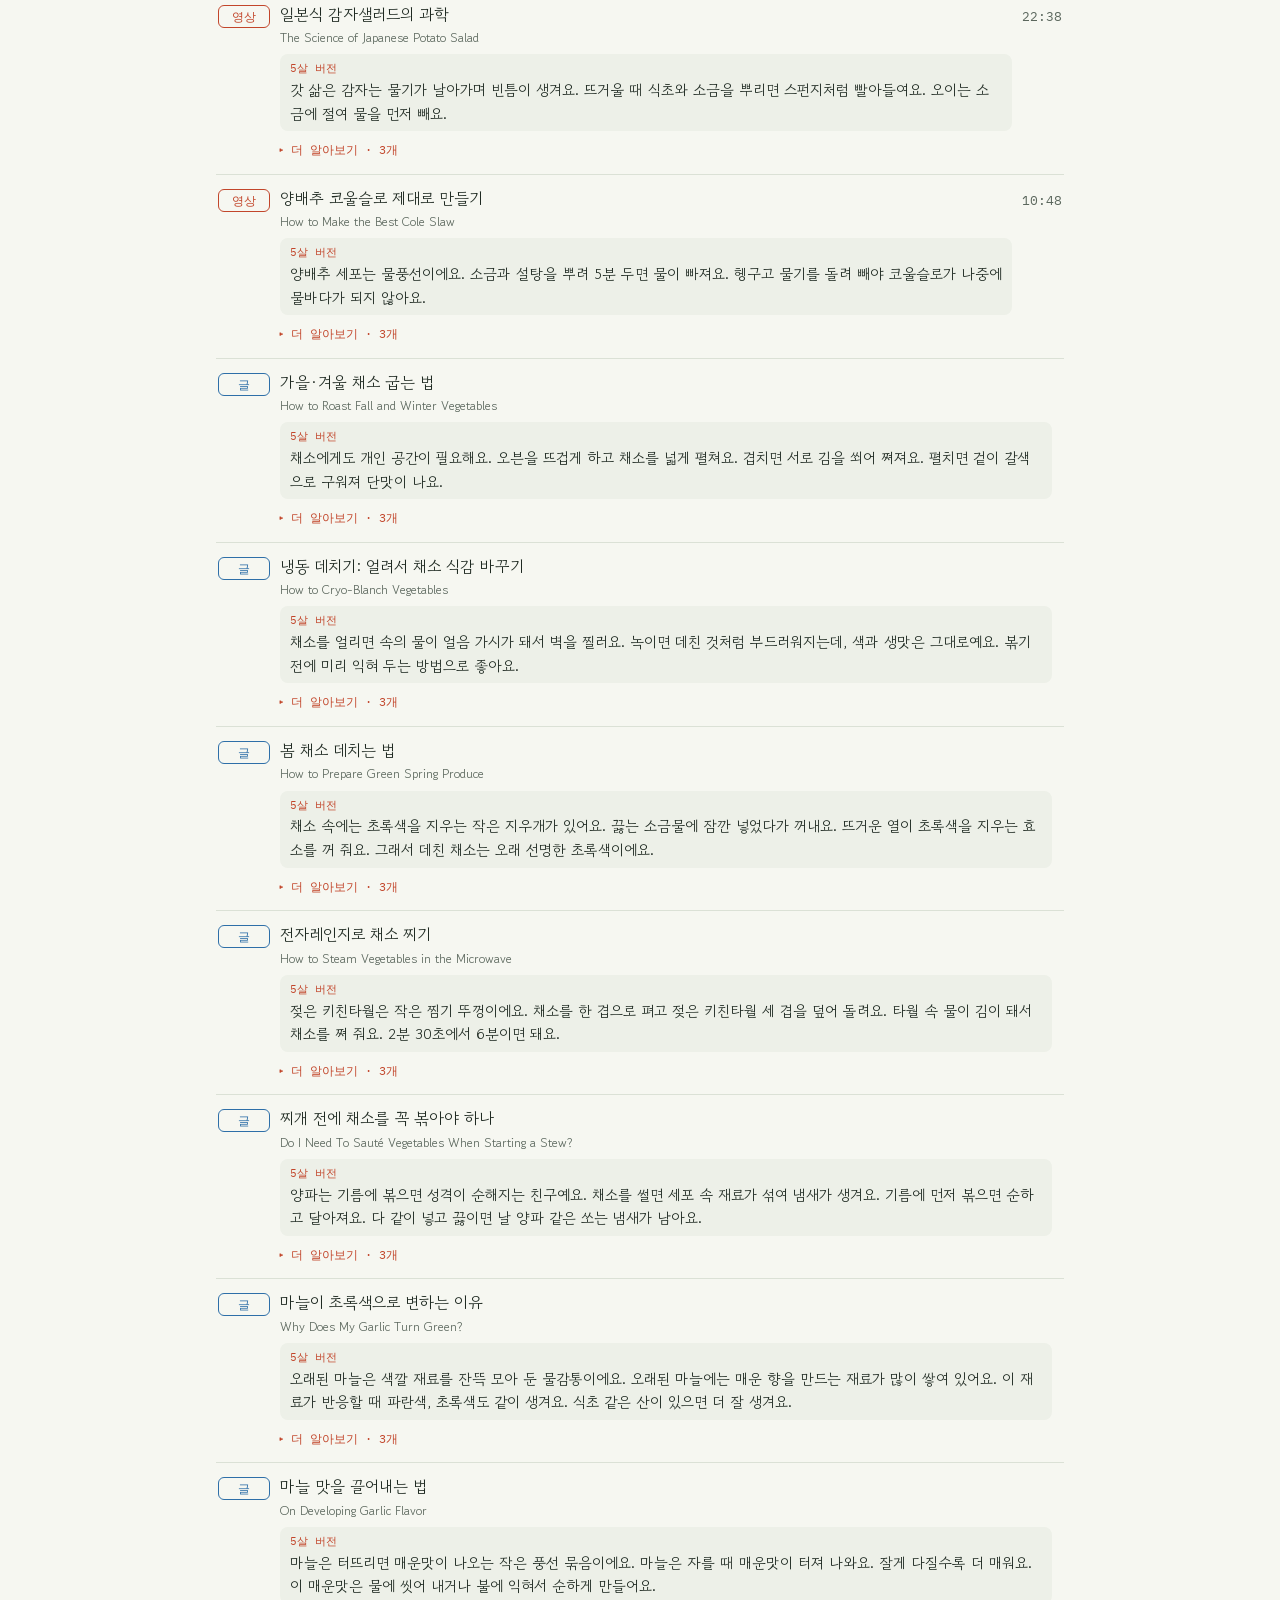
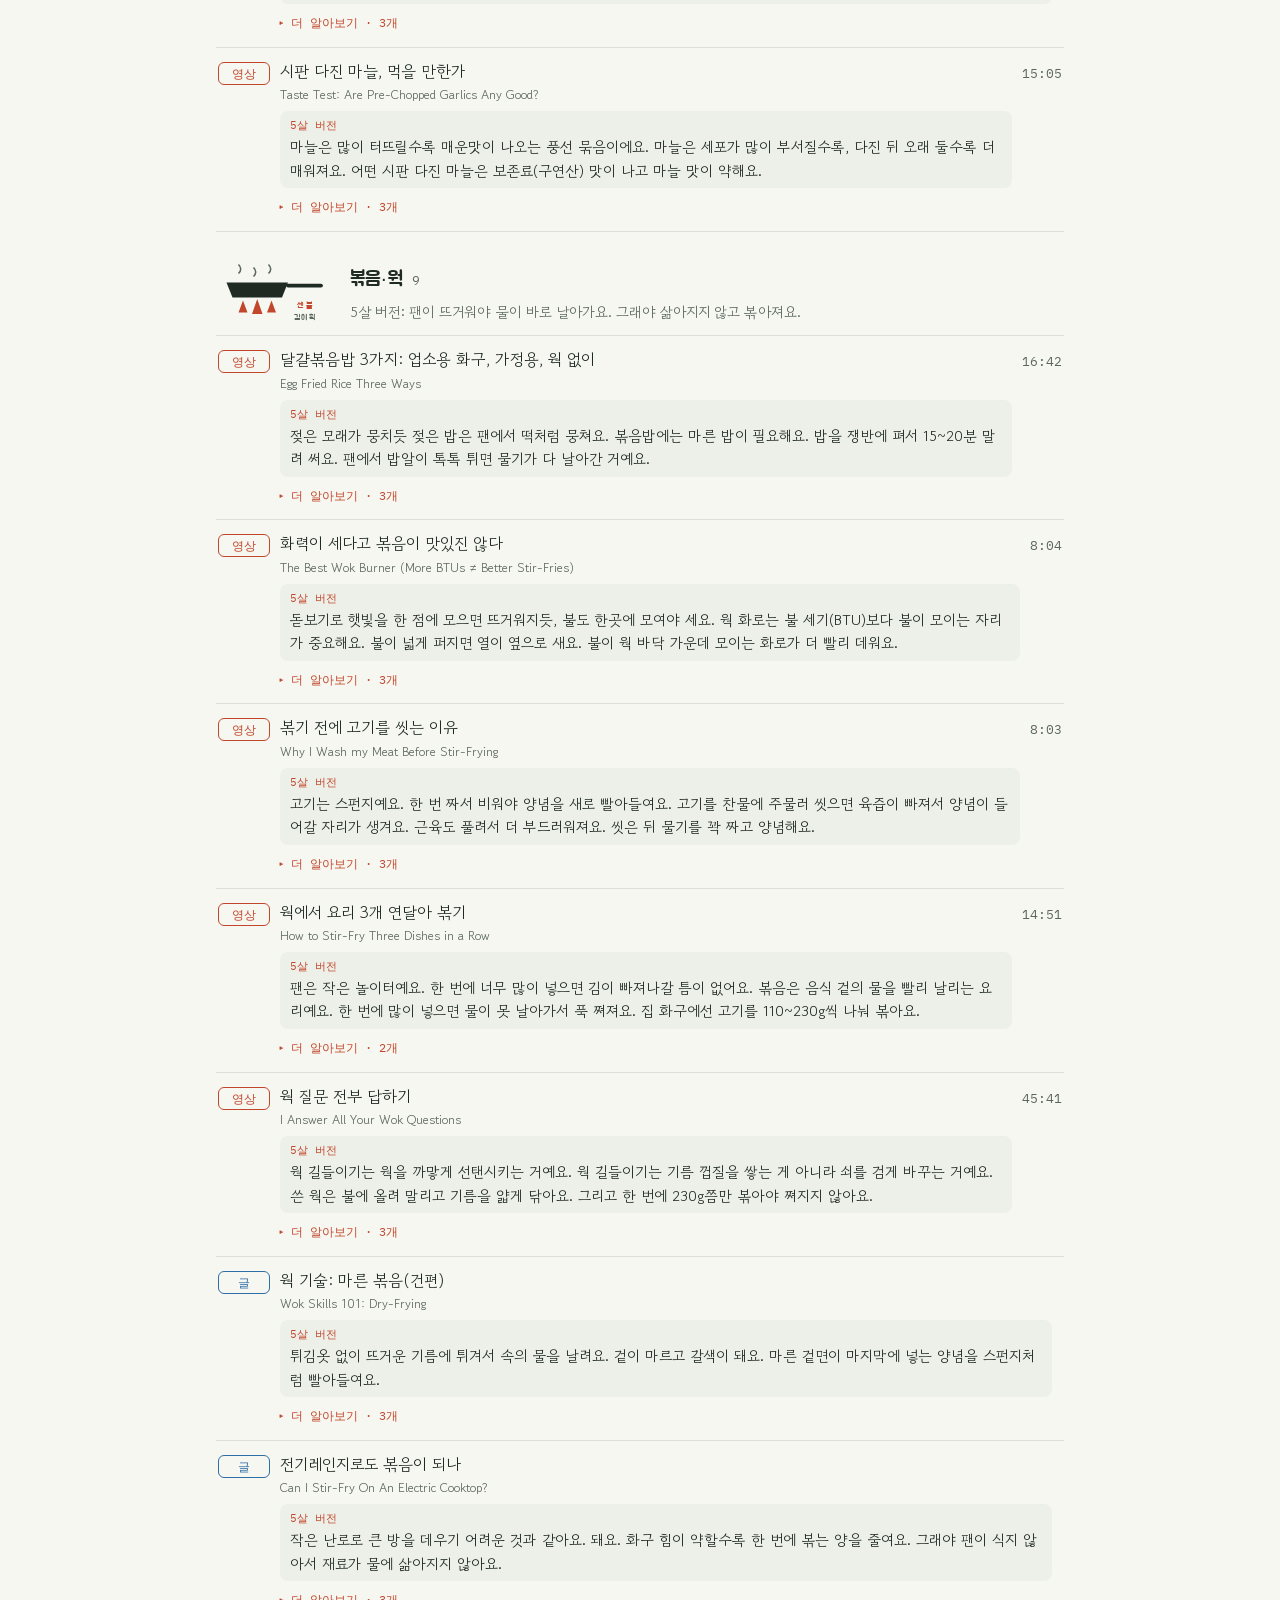
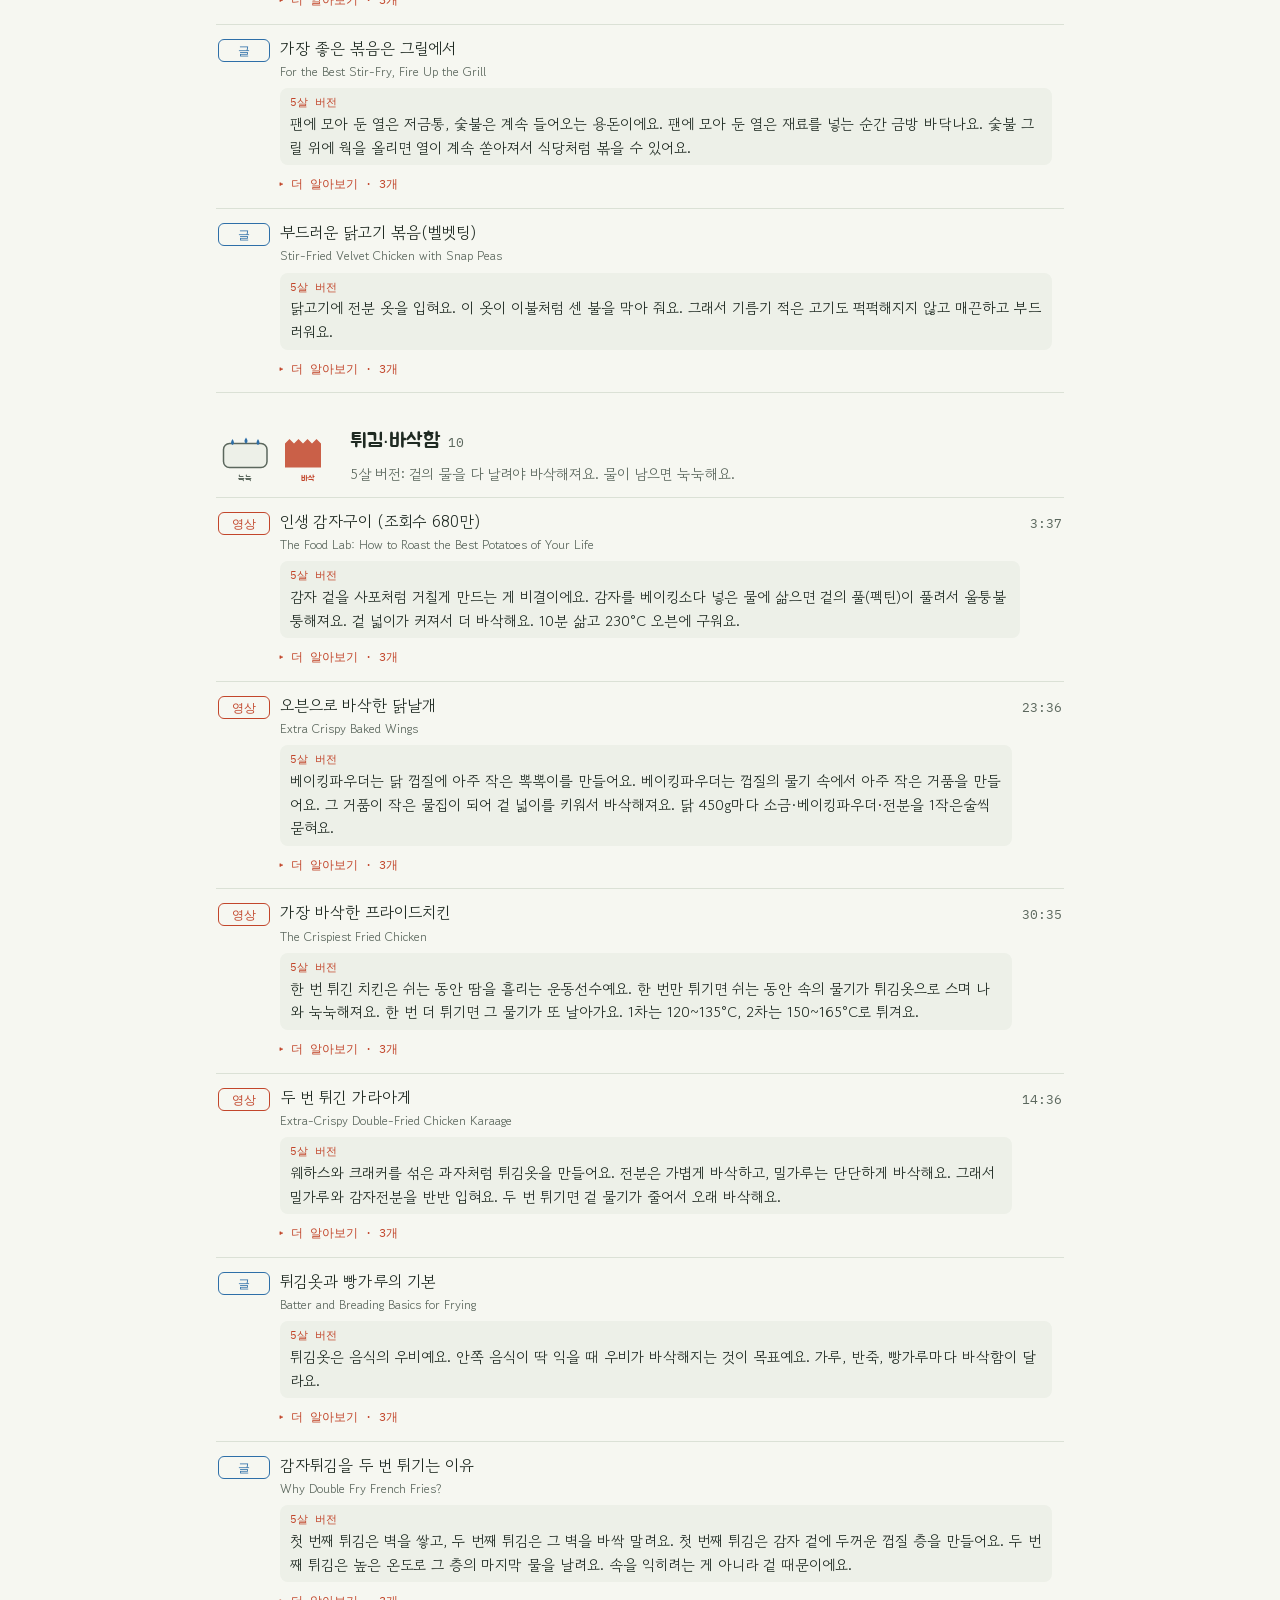
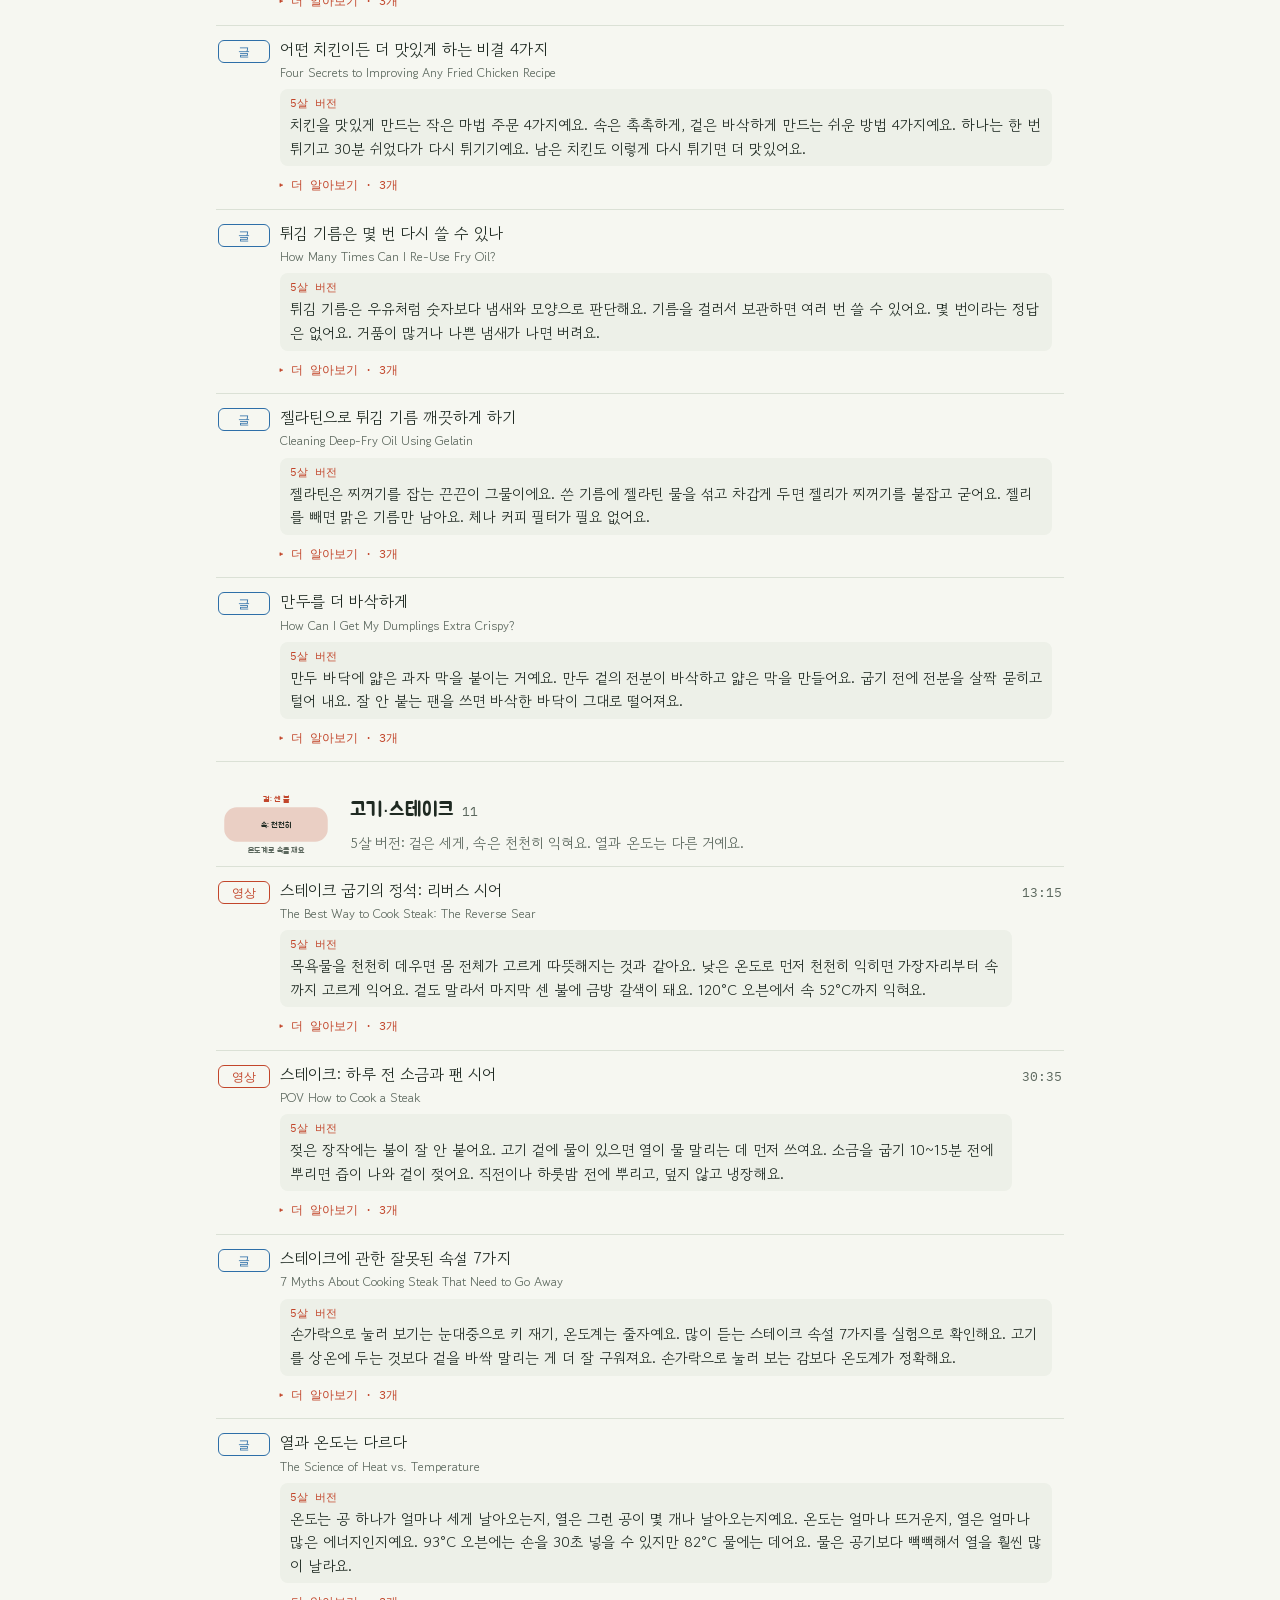
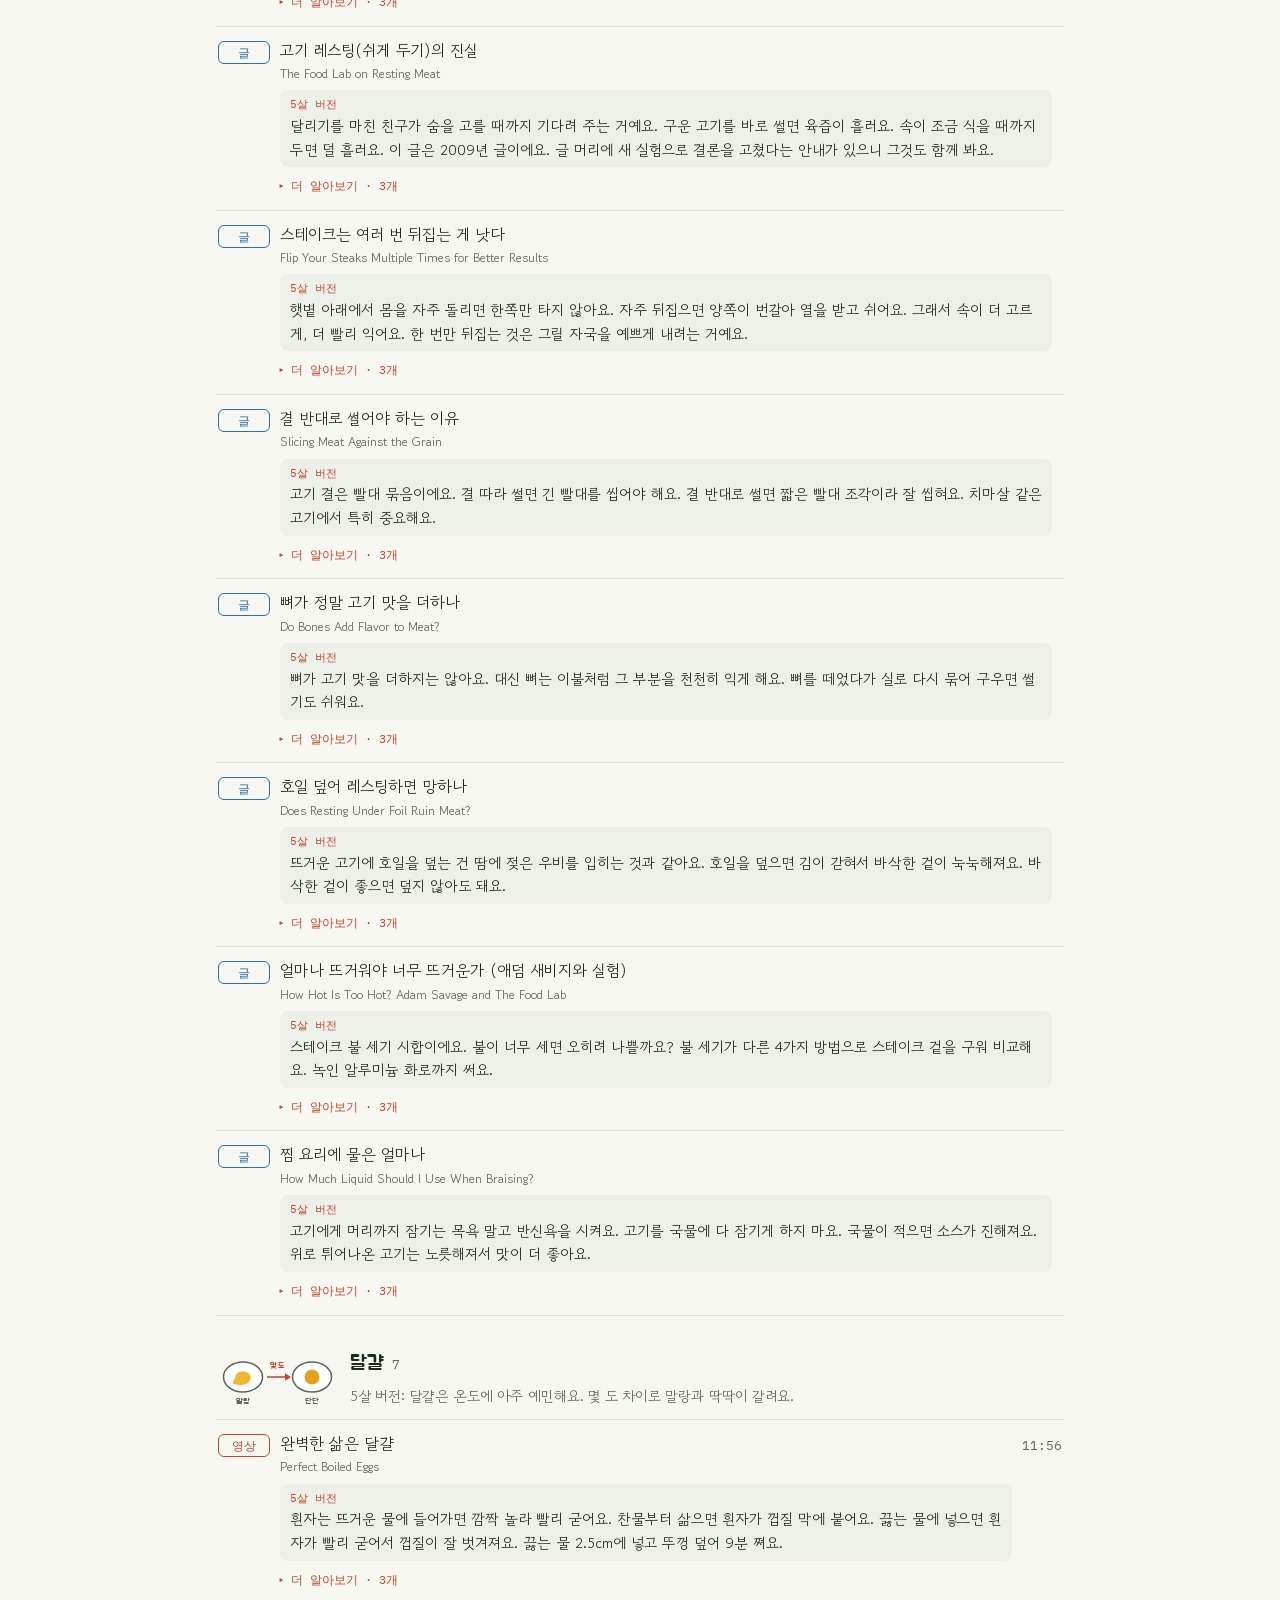
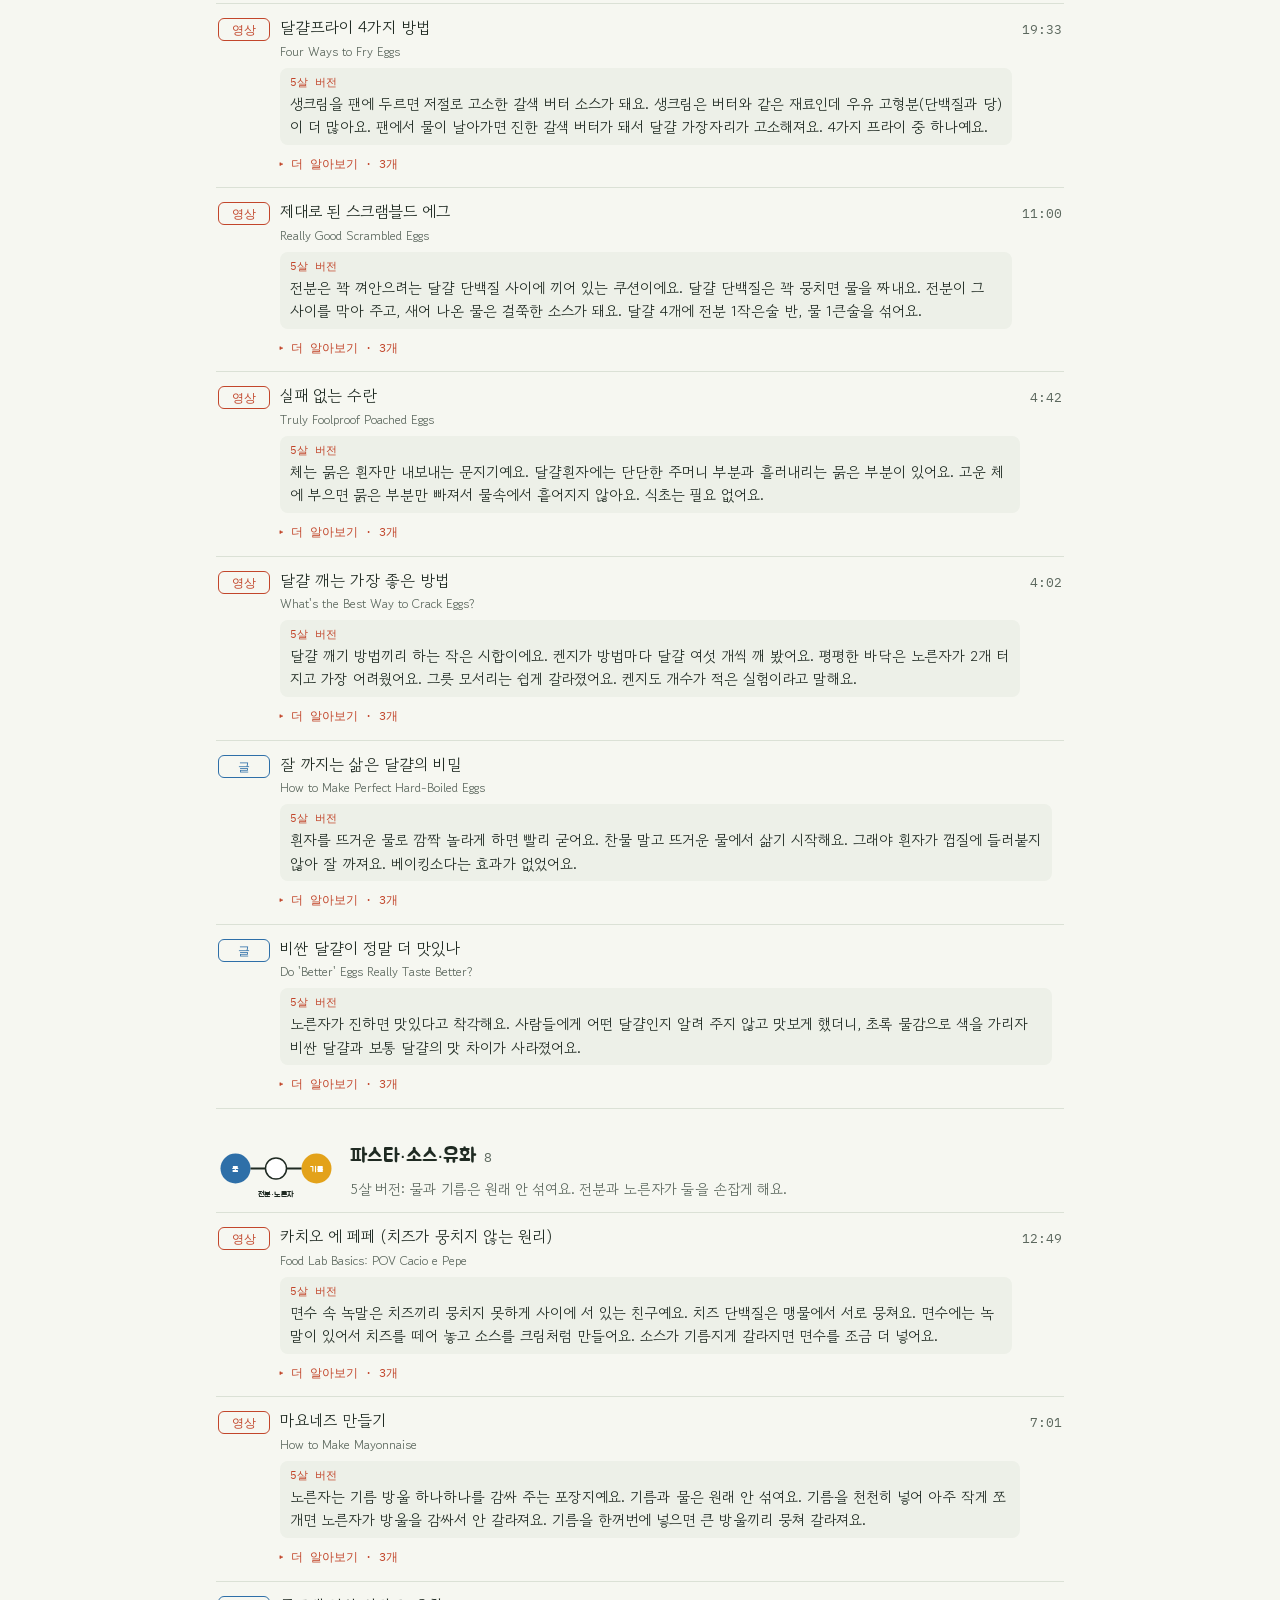
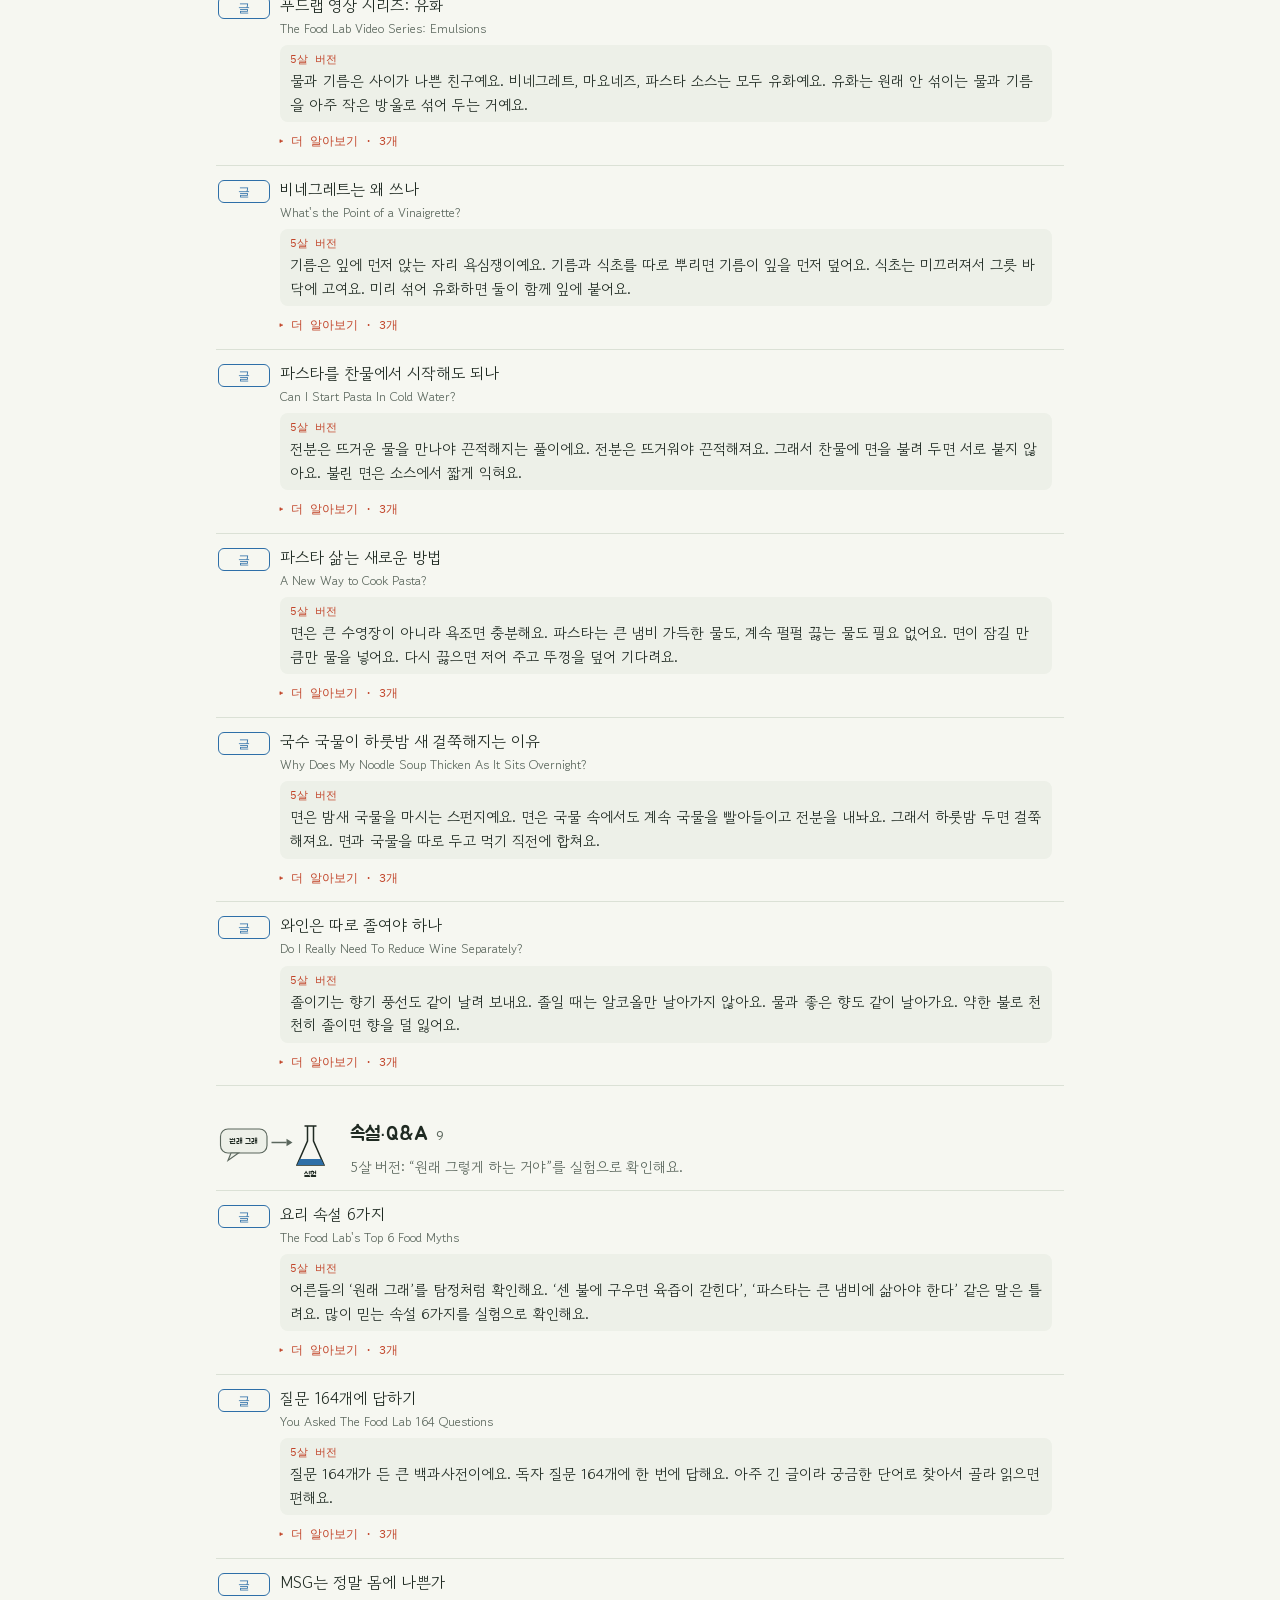
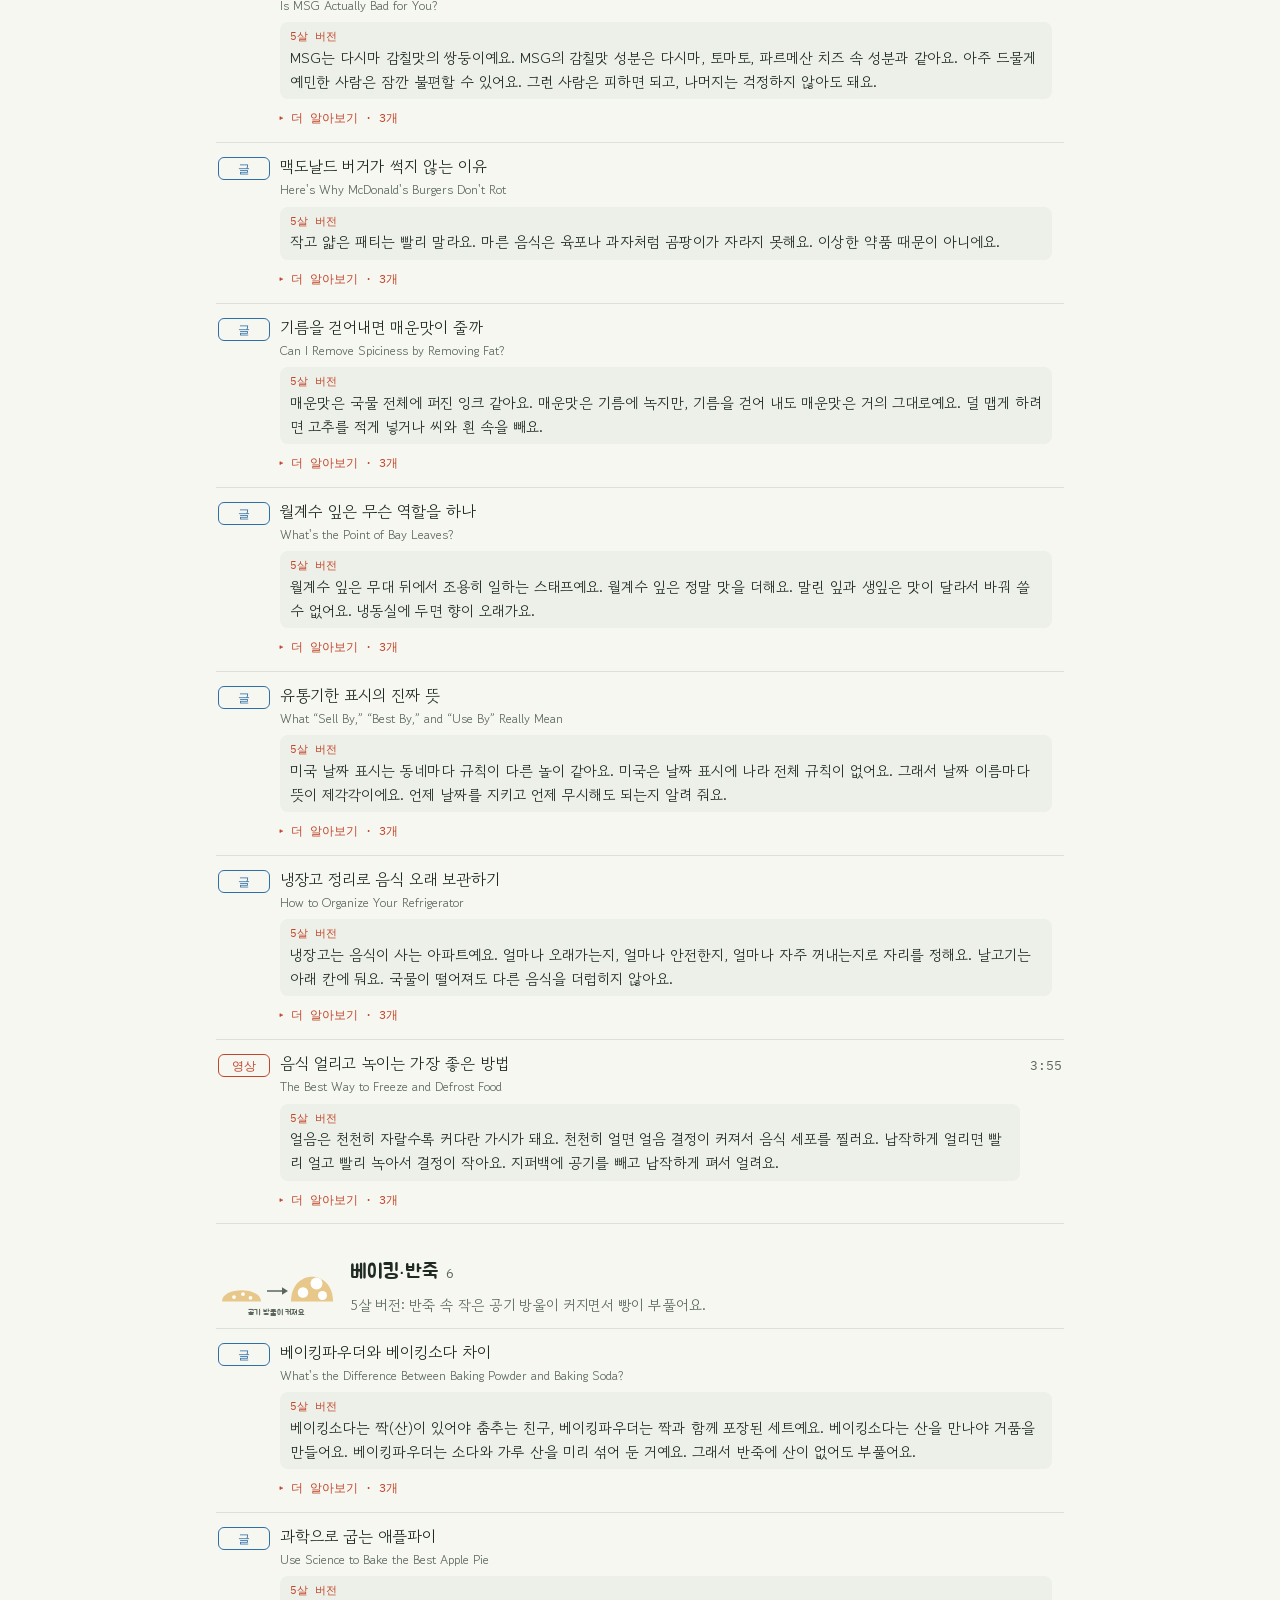
==== commit 68c5f71f: "Add "더 알아보기" insights to every Food Lab map item Each of the 85 items gets 2-3 insights (254 in tota" ====
--- a/foodlab-map.html
+++ b/foodlab-map.html
@@ -78,6 +78,14 @@
 .ko { font-size: 1rem; display: block; }
 .en { font-size: .8rem; color: var(--soft); display: block; overflow-wrap: anywhere; }
 .dur { font-family: var(--mono); font-size: .8rem; color: var(--soft); font-variant-numeric: tabular-nums; white-space: nowrap; }
+.more { margin: -4px 0 12px 62px; font-size: .9rem; }
+.more summary { cursor: pointer; list-style: none; width: fit-content; font-family: var(--mono); font-size: .78rem; color: var(--accent); padding: 2px 0; }
+.more summary::-webkit-details-marker { display: none; }
+.more summary::before { content: "▸ "; }
+.more[open] summary::before { content: "▾ "; }
+.more summary:focus-visible { outline: 2px solid var(--accent); outline-offset: 2px; }
+.more ul { margin: 6px 0 0; padding-left: 18px; line-height: 1.6; display: flex; flex-direction: column; gap: 4px; }
+ul.items .more li { border-bottom: 0; }
 .empty { color: var(--soft); }
 .notes { font-size: .88rem; color: var(--soft); border-top: 1px solid var(--line); padding-top: 14px; display: flex; flex-direction: column; gap: 4px; }
 .notes p { margin: 0; }
@@ -85,6 +93,7 @@
 @media (max-width: 480px) {
   .stats { grid-template-columns: 1fr 1fr 1fr; } .stat b { font-size: 1.25rem; }
   .cat-head { grid-template-columns: 88px minmax(0, 1fr); } .cat-head svg { width: 88px; }
+  .more { margin-left: 0; }
 }
 </style>
 </head>
@@ -94,7 +103,7 @@
 
   <header>
     <h1>푸드랩, 책 없이 보기</h1>
-    <p class="lede">켄지 로페즈-알트의 유튜브 영상과 Serious Eats 칼럼 목록을 전부 확인했어요. 그중 “왜 이렇게 하나”를 설명하는 것만 골라 주제별로 묶었어요. 항목마다 5살 버전 설명을 붙였어요. 모두 무료예요.</p>
+    <p class="lede">켄지 로페즈-알트의 유튜브 영상과 Serious Eats 칼럼 목록을 전부 확인했어요. 그중 “왜 이렇게 하나”를 설명하는 것만 골라 주제별로 묶었어요. 항목마다 5살 버전 설명을 붙였어요. ‘더 알아보기’를 누르면 실험 결과와 숫자가 담긴 인사이트가 나와요. 모두 무료예요.</p>
   </header>
 
   <section class="stats" aria-label="확인한 범위">
@@ -122,7 +131,7 @@
 
   <footer class="notes">
     <p>영상과 글은 영어예요. 유튜브는 자막 → 자동 번역 → 한국어로 볼 수 있어요.</p>
-    <p>글의 5살 버전은 Serious Eats 본문을 읽고 썼어요. 영상의 5살 버전은 영상 31개의 영어 자막 전체를 읽고 썼어요.</p>
+    <p>글의 5살 버전과 인사이트는 Serious Eats 본문을 읽고 썼어요. 영상의 5살 버전과 인사이트는 영상 31개의 영어 자막 전체를 읽고 썼어요.</p>
     <p>나머지는 대부분 레시피 영상이에요. 전체 목록: <a href="https://www.youtube.com/@JKenjiLopezAlt/videos" target="_blank" rel="noopener">유튜브 채널</a> · <a href="https://www.seriouseats.com/the-food-lab-5118015" target="_blank" rel="noopener">Food Lab 칼럼</a></p>
   </footer>
 </div>
@@ -275,7 +284,7 @@
   ["v","egg","실패 없는 수란","Truly Foolproof Poached Eggs","S60GxA9JpLk","4:42","체는 묽은 흰자만 내보내는 문지기예요. 달걀흰자에는 단단한 주머니 부분과 흘러내리는 묽은 부분이 있어요. 고운 체에 부으면 묽은 부분만 빠져서 물속에서 흩어지지 않아요. 식초는 필요 없어요."],
   ["v","egg","달걀 깨는 가장 좋은 방법","What's the Best Way to Crack Eggs?","8EN8leHe0uY","4:02","달걀 깨기 방법끼리 하는 작은 시합이에요. 켄지가 방법마다 달걀 여섯 개씩 깨 봤어요. 평평한 바닥은 노른자가 2개 터지고 가장 어려웠어요. 그릇 모서리는 쉽게 갈라졌어요. 켄지도 개수가 적은 실험이라고 말해요."],
   ["a","egg","잘 까지는 삶은 달걀의 비밀","How to Make Perfect Hard-Boiled Eggs","the-secrets-to-peeling-hard-boiled-eggs","","흰자를 뜨거운 물로 깜짝 놀라게 하면 빨리 굳어요. 찬물 말고 뜨거운 물에서 삶기 시작해요. 그래야 흰자가 껍질에 들러붙지 않아 잘 까져요. 베이킹소다는 효과가 없었어요."],
-  ["a","egg","비싼 달걀이 정말 더 맛있나","Do 'Better' Eggs Really Taste Better?","what-are-the-best-eggs","","이름표를 가리고 하는 맛 대회예요. 사람들에게 어떤 달걀인지 알려 주지 않고 맛보게 했어요. 풀밭에서 키운 닭의 달걀이 가장 맛있었어요. 그다음은 오메가3가 많은 달걀이에요."],
+  ["a","egg","비싼 달걀이 정말 더 맛있나","Do 'Better' Eggs Really Taste Better?","what-are-the-best-eggs","","노른자가 진하면 맛있다고 착각해요. 사람들에게 어떤 달걀인지 알려 주지 않고 맛보게 했더니, 초록 물감으로 색을 가리자 비싼 달걀과 보통 달걀의 맛 차이가 사라졌어요."],
 
   ["v","pasta","카치오 에 페페 (치즈가 뭉치지 않는 원리)","Food Lab Basics: POV Cacio e Pepe","P6QWoOQMvE8","12:49","면수 속 녹말은 치즈끼리 뭉치지 못하게 사이에 서 있는 친구예요. 치즈 단백질은 맹물에서 서로 뭉쳐요. 면수에는 녹말이 있어서 치즈를 떼어 놓고 소스를 크림처럼 만들어요. 소스가 기름지게 갈라지면 면수를 조금 더 넣어요."],
   ["v","pasta","마요네즈 만들기","How to Make Mayonnaise","9TnIeYc2CWU","7:01","노른자는 기름 방울 하나하나를 감싸 주는 포장지예요. 기름과 물은 원래 안 섞여요. 기름을 천천히 넣어 아주 작게 쪼개면 노른자가 방울을 감싸서 안 갈라져요. 기름을 한꺼번에 넣으면 큰 방울끼리 뭉쳐 갈라져요."],
@@ -310,6 +319,433 @@
   ["a","tools","주방 도구 TOP 10","Our Top 10 Pieces of Kitchen Equipment","the-ten-best-kitchen-tools-gadgets-gear","","요리 가방에 꼭 넣을 것만 골라 봐요. 꼭 필요한 것은 잘 드는 칼, 튼튼한 나무 도마, 볼 몇 개, 냄비와 팬이에요. 나머지는 있으면 편한 도구예요."],
   ["a","tools","그릴팬은 정말 그릴 맛을 내나","Do Grill Pans Actually Mimic Grilling?","ask-the-food-lab-do-grill-pans-actually-mimic-grilling","","그릴팬은 그릴 옷만 입은 흉내쟁이예요. 그릴팬은 줄무늬만 비슷하게 내요. 진짜 그릴처럼 센 열을 사방에서 주지는 못해요. 숯불은 가스 그릴보다 더 뜨겁고 맛도 더 좋아요."]
 ];
+// id/slug → 더 알아보기 인사이트. 영상은 자막, 글은 본문에서 뽑았다 (2026-10-26).
+const MORE = {
+  "yprH4DRHI0c": [
+   "모턴(Morton) 코셔 소금은 고운 소금의 약 80% 무게라서 브랜드마다 같은 숟가락도 짠맛이 달라요.",
+   "고운 소금은 작은 정육면체 알갱이라 모래시계 모래처럼 손가락 사이로 흘러서 고르게 뿌리기 어려워요.",
+   "소금을 녹이면 종류별 맛 차이가 구분되지 않고, 모양 차이는 마무리 소금의 바삭한 식감에서만 나요."
+  ],
+  "DtCqblM6Syg": [
+   "물은 끓는점까지 데우는 에너지의 약 5배를 증발에 또 써서, 겉이 젖으면 마이야르 반응(갈색으로 굽히며 맛이 생기는 반응)이 늦어져요.",
+   "썰어 보면 안 친 스테이크는 육즙이 스펀지를 짜듯 금방 흘러나오고, 소금 친 쪽은 육즙이 천천히 나와요.",
+   "소금을 친 채 4일 둔 스테이크는 단백질이 분해되어 식감이 햄처럼 매끈해졌어요."
+  ],
+  "SZ6L1PVRjIk": [
+   "달걀 200g에 코셔 소금 1/4작은술을 넣고 15분 두면 달걀물이 더 진한 주황색에 투명해져요.",
+   "149°C 팬에서 28초씩 똑같이 익혀 체에 1분 거르니, 미리 소금 친 쪽에서 물이 눈에 띄게 적게 나왔어요.",
+   "15분이 지나면 효과가 거의 늘지 않고, 마지막에 소금을 치면 물이 달걀 표면에 맺혀 더 축축해 보여요."
+  ],
+  "ask-the-food-lab-do-i-need-to-use-kosher-salt": [
+   "‘코셔 소금’은 원래 고기 핏물을 빼는 코셔링용 소금이라는 뜻이에요. 화학적으로는 다른 소금과 같은 거의 100% 염화나트륨이에요.",
+   "국·찌개처럼 다 녹는 요리는 고운 소금도 괜찮아요. 소금물을 만들 땐 알갱이가 작은 고운 소금이 더 빨리 녹아요.",
+   "비싼 바다 소금은 요리 중에 넣으면 장점이 사라져요. 다 된 요리 위에 뿌려 바삭한 식감을 즐겨요."
+  ],
+  "the-burger-lab-salting-ground-beef": [
+   "소금을 친 뒤 간 고기는 7cm 넘는 긴 끈처럼 나왔어요. 소금 없이 간 고기는 1cm쯤에서 끊겼어요.",
+   "켄지의 비유: 고기 알갱이 겉에 벨크로가 있어요. 소금이 벨크로를 활짝 열어서 알갱이끼리 꽉 달라붙어요.",
+   "패티를 막대에 걸쳐 보니 겉에만 소금 친 것은 갈라지고, 미리 소금 쳐서 간 것은 하나도 안 갈라졌어요."
+  ],
+  "the-food-lab-the-truth-about-brining-turkey-thanksgiving": [
+   "35% 소금물도 6% 소금물만큼 촉촉하게 했어요. 그래서 ‘삼투압으로 물이 들어간다’는 설명은 틀려요.",
+   "진짜 이유는 소금이 근육 단백질(미오신)을 녹여 덜 오그라들게 하는 거예요. 고기는 66°C를 넘으면 퍽퍽해져요.",
+   "소금물 절이기는 수분 손실을 30~40% 줄여요. 대신 칠면조가 잠기는 큰 통과 이틀 치 냉장 공간이 필요해요."
+  ],
+  "ask-the-food-lab-should-i-brine-my-corn": [
+   "고기는 소금이 근육을 풀어서 빠진 물을 다시 빨아들여요. 옥수수는 근육이 없어서 물이 빠지기만 해요.",
+   "켄지는 맹물부터 포화 소금물까지, 30분부터 하루까지 바꿔 가며 3번씩 반복했어요. 결과는 매번 같았어요.",
+   "간이 걱정되면 구운 직후 소금을 뿌리거나, 녹여 바를 버터에 소금을 섞어요."
+  ],
+  "GDH6Xyzi_2Q": [
+   "같은 생선을 시간별로 비교하면 2분은 거의 날것, 10분은 더 단단하고, 2시간은 페이스트처럼 부서져요.",
+   "즙 양은 중요하지 않고 생선이 다 잠기면 돼요. 레시피는 생선 450g당 약 120ml예요.",
+   "식탁에서도 계속 익어서, 15~20분 넘게 두면 훨씬 푸석해져요."
+  ],
+  "the-food-lab-ceviche-and-the-science-of-marin": [
+   "바다 세균은 차가운 바다에 맞춰져 있어서 냉장고에서도 빨리 늘어요. 그래서 생선은 육고기보다 빨리 상해요.",
+   "생선은 얼음팩 사이에 랩을 깔고 끼워 냉장고 맨 아래 칸 뒤쪽에 둬요. 0°C 가까이 유지돼서 2~3일 가요.",
+   "고등어·참치 같은 기름진 생선과 송어 같은 민물고기는 세비체에 잘 안 맞아요. 단단한 흰살 바다 생선을 골라요."
+  ],
+  "8o2NWYiLN8I": [
+   "감자는 찬물에서 삶기 시작해요. 끓는 물에 넣으면 겉만 먼저 익어서 겉이 물을 먹고 흐물해져요.",
+   "양파는 뜨거운 물에 담가야 매운맛이 더 빨리 빠지고, 펙틴(세포를 붙이는 접착제)은 약 84°C 위에서 무너져요.",
+   "달걀은 이미 끓는 물에 넣어야 껍질이 잘 벗겨져요. 100명이 달걀 1,000개 넘게 깐 실험으로 확인했어요."
+  ],
+  "7Me9AbpaPC0": [
+   "양배추 반 통(약 680g)에 설탕 3/4컵(약 150g)과 소금 두 큰술을 넣고 버무려요. 설탕은 나중에 헹궈 내요.",
+   "바로 버무린 코울슬로는 5분쯤 뒤에 양이 절반으로 줄고 접시에 물이 고여요. 바깥의 높은 농도 때문에 채소가 물을 내놓아요.",
+   "소금과 설탕으로 물을 뺀 채소도 아삭함은 남고, 간은 센 편이 맞으니 헹군 뒤 맛을 보고 더해요."
+  ],
+  "the-food-lab-how-to-roast-vegetables": [
+   "버섯은 오래 담가도 무게의 약 2%만 물을 먹어요. 그래서 씻어도 괜찮아요.",
+   "버섯을 15분 구운 뒤 나온 물을 따라내면 굽는 시간이 15% 줄어요. 따라낸 물은 버섯 간장처럼 써요.",
+   "고구마 속 효소는 57~77°C에서 녹말을 단맛(맥아당)으로 바꿔요. 66°C 물에 1시간 담갔다 구우면 늘 달아요."
+  ],
+  "how-to-cryo-blanch-vegetables-green-beans": [
+   "이 방법은 Ideas in Food의 알렉스 탤벗과 아키 가모자와가 만들었어요. 켄지는 가스파초(차가운 채소 수프)용 채소에도 써요.",
+   "얼렸다 녹인 채소를 그대로 먹으면 흐물해요. 녹인 뒤 살짝 볶아야 색, 식감, 맛이 가장 좋아요.",
+   "얼린 채소는 몇 달 가요. 실온에서 30분이면 녹고, 언 채로 바로 요리해도 돼요."
+  ],
+  "food-lab-spring-produce-how-to-blanch": [
+   "작은 냄비도 큰 냄비만큼 빨리 다시 끓어요. 데칠 때 큰 냄비가 꼭 필요하진 않아요.",
+   "얼음물을 건너뛰면 쌓인 완두콩 가운데는 15~30분 뜨거운 채로 남아요. 그동안 초록색이 누렇게 변해요.",
+   "아스파라거스와 완두콩은 따자마자 단맛이 녹말로 바뀌어요. 데쳐 두면 냉장고에서 며칠 단맛이 그대로예요."
+  ],
+  "how-to-steam-vegetables-in-the-microwave": [
+   "전자레인지 전자파는 햇빛, 라디오 전파와 같은 전자기파예요. 그중 위험하지 않은 쪽이에요.",
+   "전자레인지는 갈색으로 굽지 못해요. 고기는 빨리 익지만 허옇고 흐물해요.",
+   "출력에 따라 2분 30초~6분이 걸려요. 날맛이 사라지고 아직 아삭할 때 멈춰요."
+  ],
+  "ask-the-food-lab-do-i-need-to-saute-vegetables-when-starting-a-stew": [
+   "물속은 최고 100°C라서 마이야르 반응(갈색으로 구워지며 맛이 생기는 반응)이 잘 안 일어나요. 기름은 더 뜨거워져요.",
+   "기름 조금에 볶으면 냄새 재료가 좁은 곳에 모여 서로 잘 만나요. 물이 많으면 묽어져서 덜 반응해요.",
+   "당근과 셀러리는 바로 넣어도 괜찮아요. 닭 육수처럼 날 채소 향이 필요한 요리는 볶지 않아요."
+  ],
+  "ask-the-food-lab-why-does-my-garlic-turn-green": [
+   "초록 색소는 엽록소와 모양이 비슷한 분자예요. 마늘 재료가 아미노산과 만나 고리처럼 이어져서 생겨요.",
+   "초록이 짙을수록 마늘 맛도 세요. 색이 맛의 세기를 알려 주는 리트머스 종이예요.",
+   "양파와 마늘을 같이 다지면 양파가 재료를 더 줘서 더 잘 초록이 돼요. 양파를 먼저 볶고 마늘을 넣어요."
+  ],
+  "ask-the-food-lab-on-developing-garlic-flavor": [
+   "통마늘을 끓는 물이나 우유에 데쳐 얼음물에 담그기를 반복할수록 점점 순해져요.",
+   "켄지는 마늘 맛을 3겹으로 쌓아요. 생마늘 조금으로 재우고, 마늘 기름을 내고, 끝에 마늘 조각을 넣어요.",
+   "마늘 버터 소스가 기름지게 갈라지면 불을 끄고 차가운 버터를 섞어요. 소스가 다시 유화돼요."
+  ],
+  "vG-NsFXNYUw": [
+   "구연산은 수분과 질감을 조절하려고 넣는 보존료인데 맛을 통째로 바꿔서, 생으로 먹기엔 맞지 않아요.",
+   "껍질 깐 마늘은 껍질을 느슨하게 하려고 데쳐서 약간 익은 맛이 나지만, 익혀 쓰면 차이가 크지 않아요.",
+   "물이나 올리브유에 담긴 다진 마늘은 향이 거의 없어서 피하고, 마늘 페이스트는 대안으로 쓸 만해요."
+  ],
+  "u2MJzEuI0vI": [
+   "야외 웍 화로는 약 2분 30초에 끝나고, 실내 가스 화로는 1분 30초쯤 더 걸리며 웍 기(센 불에서 생기는 훈연향)가 약해요.",
+   "익힌 달걀을 밥 위에 올려 풀면 달걀이 바닥에 타지 않고, 밥 덩어리도 같이 쉽게 풀려요.",
+   "인덕션에서는 웍이 데워지지 않아 바닥이 평평한 논스틱 팬을 쓰고, 기름이 190~204°C일 때 달걀을 넣어요."
+  ],
+  "cpoSvprBJpE": [
+   "물 몇 리터를 데운 시험에서 200,000BTU 화로는 약 1분, 160,000BTU 화로는 45초가 걸렸어요.",
+   "큰 화로는 에너지의 약 4%만 웍에 들어가고, 불이 가운데 모인 화로는 9~10%가 들어가요.",
+   "65,000BTU 화로도 6~8인분까지는 충분하고, 넓은 링 화로는 불꽃이 손 쪽으로 나와 용접 장갑이 필요했어요."
+  ],
+  "SGP36xcUnOs": [
+   "고기는 결 반대로 썰어 근섬유를 짧게 해요. 쓰촨식 튀긴 소고기는 쫄깃하라고 결대로 썰어요.",
+   "기본 양념은 고기 450g당 간장 약 1작은술, 소금 반 작은술, 샤오싱주 1작은술, 베이킹소다 1/4작은술이에요.",
+   "알칼리인 베이킹소다가 부드러워지는 이유는 아직 밝혀지지 않았고, 달걀흰자도 알칼리라 대신 써요."
+  ],
+  "uYJCOI1fJQY": [
+   "야외용 웍 화구 파워 플레이머는 약 160,000 BTU(열량 단위)로 가정용 화구의 약 10배예요.",
+   "라이트 간장은 맛을 내고 다크 간장은 색을 내서, 궁보계정은 라이트만 써도 돼요."
+  ],
+  "bXwLmZBa0Lo": [
+   "웍헤이(웍 특유의 불맛)는 불꽃이 웍 안으로 올라와 음식에서 날린 기름 입자에 불이 붙을 때 생겨서, 불꽃이 없는 인덕션에선 내기 어려워요.",
+   "웍에는 화력(BTU)보다 열이 모이는 위치가 중요해서, 8만~10만 BTU 칠면조 버너는 오히려 웍에 맞지 않아요.",
+   "볶음이 느끼하면 마지막에 녹말물을 넣어요. 녹말물이 소스를 유화(기름과 물을 섞는 것)해서 같은 기름도 덜 느끼해요."
+  ],
+  "wok-skills-102-how-to-dry-fry-in-a-wok": [
+   "집에서는 고기를 찬 기름 1~2컵(240~480ml)에 넣고 같이 데워도 돼요. 덜 튀고 결과는 비슷해요.",
+   "찬 기름 방법은 채소에는 안 맞아요. 줄기콩이 흐물해지니 대신 오븐 브로일러로 구워요.",
+   "올리브유와 참기름은 향이 세고 연기점이 낮아서 피해요. 카놀라유, 땅콩기름 같은 무향 기름을 써요."
+  ],
+  "ask-the-food-lab-can-i-stir-fry-on-an-electric-cooktop": [
+   "중국 가정도 대부분 일반 화구, 그중 상당수는 전기 코일로 볶아요. 식당 화구가 없어도 볶음은 돼요.",
+   "고기를 조금씩 볶아 그릇에 덜고, 웍을 닦고, 채소도 그렇게 해요. 마지막에 향신 재료, 고기, 채소, 소스를 합쳐요.",
+   "소스가 웍 바닥에 눌어붙으면 너무 오래 둔 거예요. 소스는 마지막에 넣어 살짝 졸이기만 해요."
+  ],
+  "the-food-lab-for-the-best-stir-fry-fire-up-the-grill": [
+   "서양 팬은 두꺼워서 열을 담아 두지만, 웍은 약 1/3 두께라서 불로 열을 계속 넣어 줘야 해요.",
+   "집 화구의 최대 화력은 식당 웍 화구보다 20~25배 약해요.",
+   "코팅 팬은 약 245°C부터 망가지고 약 340°C면 유독 가스가 나와요. 웍 요리에 코팅 팬은 안 맞아요."
+  ],
+  "the-food-lab-stir-fried-velvet-chicken-with-s": [
+   "벨벳팅 재료는 달걀흰자, 전분, 간장이나 소흥주예요. 기름에 겉만 굳을 만큼 살짝 익혀 둬요.",
+   "흰자 단백질은 굳어서 옷이 되고, 전분은 그 옷이 질겨지지 않게 막아요.",
+   "미리 익힌 닭은 볶음 마지막에 넣어 속까지만 데워요. 그래서 센 불에도 안 말라요."
+  ],
+  "argKpeiKFfo": [
+   "감자를 이미 끓는 물에 넣으면 수분이 빨리 빠지는 효과가 감자 바깥쪽에 모여 껍질이 더 두꺼워져요.",
+   "삶은 감자는 김을 날린 뒤 기름에 일부러 거칠게 버무려요. 겉에 으깬 감자 같은 끈적한 층이 생겨요.",
+   "마늘과 로즈마리는 기름에 우려 건져 두었다가 구운 뒤에 다시 버무려서, 오븐에서 타지 않게 해요."
+  ],
+  "mh2AXh1eRmE": [
+   "베이킹파우더는 약알칼리라서 껍질 단백질을 더 짧게 끊어 주고, 그래서 껍질이 더 바삭해져요.",
+   "껍질을 며칠씩 너무 바싹 말리면 가죽처럼 질겨져요. 기름이 녹고 콜라겐이 풀리려면 수분이 조금 남아야 해요.",
+   "물로 식힌 닭날개는 수분이 많아서, 에어칠 날개와 달리 하루 전에 양념해 말려야 해요."
+  ],
+  "n5nKYqvu29w": [
+   "브라인(소금물 절임)은 짜게 만들어요. 소금이 근육 섬유를 풀어 수분을 붙들어서, 조금 더 익혀도 닭이 촉촉해요.",
+   "양념 액체를 몇 숟가락 밀가루에 떨어뜨려 덩어리를 만들면 튀김옷에 울퉁불퉁한 틈이 생겨요.",
+   "옷을 입힌 뒤 두면 밀가루가 수분을 먹고 글루텐이 생겨 튀김옷이 질겨져서, 입히자마자 튀겨요."
+  ],
+  "JbOAp_akVbs": [
+   "간장 속 프로테아제(단백질 분해 효소)와 소금이 근육 단백질을 풀어서, 15분만 재워도 닭이 더 촉촉하고 부드러워져요.",
+   "감자전분은 옥수수전분보다 유리처럼 매끈한 표면을 만들어 줘서 가라아게 튀김옷에 써요.",
+   "1차로 튀긴 닭은 냉장고에 며칠 둘 수 있어요. 먹기 전에 다시 튀기거나 에어프라이어에 돌려요."
+  ],
+  "the-food-lab-batter-breading-deep-fry": [
+   "맨 닭가슴살을 200°C 기름에 넣으면 1~2분 만에 겉 6mm가 바싹 마른 층이 돼요.",
+   "바삭함 점수(10점 만점): 판코 9, 밀가루 옷 8, 얇은 전분 반죽 8, 일반 빵가루 5, 맥주 반죽 5예요.",
+   "밀가루만 묻힌 튀김은 기름을 가장 빨리 망가뜨려요. 밀가루를 한 번 더 묻히지 않은 맥주 반죽은 기름이 오래가요."
+  ],
+  "the-burger-lab-why-double-fry-french-fries": [
+   "1차 튀김 뒤에도 2차 때 거품이 계속 나와요. 그래서 ‘1차 튀김이 물을 가둔다’는 설명은 틀려요.",
+   "물에 삶거나 전자레인지로 익힌 뒤 튀기면 바삭한 막이 종이처럼 얇고 금방 눅눅해졌어요.",
+   "기름이 끓는 게 아니에요. 보글보글 거품은 감자 속 물이 끓어 나오는 거예요."
+  ],
+  "four-secrets-for-better-fried-chicken": [
+   "양념 1컵(240ml)에 고운 소금 2작은술을 넣으면 6% 소금물이 돼요. 수분 손실이 30~40% 줄어요.",
+   "보드카는 물보다 빨리 증발하고 글루텐(반죽을 쫄깃하게 하는 단백질 그물)을 막아요. 양념 1컵에 2큰술 넣어요.",
+   "튀김가루 1컵에 양념 2큰술을 손끝으로 비벼 넣어요. 작은 덩어리가 바삭한 돌기가 돼요."
+  ],
+  "ask-the-food-lab-how-many-times-can-i-reuse-fry-oil": [
+   "덜 뜨거운 기름이 기름을 더 먹인다는 말은 틀려요. 뜨겁게 튀길수록 더 먹고, 낮은 온도는 눅눅해서 느끼하게 느껴져요.",
+   "반죽 튀김 기름은 12번 넘게 쓰지만, 밀가루만 묻힌 튀김 기름은 3~4번이면 망가져요.",
+   "조금 쓴 기름을 새 기름에 섞으면 오히려 더 잘 튀겨져요. 튀김 장인들이 쓰는 방법이에요."
+  ],
+  "clean-cooking-oil-with-gelatin-technique": [
+   "켄지도 독자 이메일로 배운 방법이에요. 원래는 육수를 맑게 거를 때 쓰던 젤라틴 기술이에요.",
+   "거의 버릴 기름을 걸렀더니 튀김과 치킨이 깨끗한 기름에 튀긴 것처럼 나왔어요.",
+   "거른 기름을 처음 데울 때 작은 물방울 때문에 거품이 나요. 팬을 살살 돌리면 곧 가라앉아요."
+  ],
+  "ask-the-food-lab-how-can-i-get-my-dumplings-e": [
+   "가장 쉬운 방법은 만두를 먼저 삶거나 찌고, 물기를 말린 뒤 기름에 굽는 거예요. 바삭한 바닥 선이 깔끔해요.",
+   "날개 만두의 레이스 같은 막은 녹말 물이 졸아서 생겨요. 팬케이크처럼 갈색으로 바삭해져요.",
+   "딘타이펑처럼 녹말이 많으면 만두가 한 장으로 붙어 약 포장지(블리스터 팩)처럼 돼요."
+  ],
+  "pO8TUuSv7HA": [
+   "전통 방식은 52°C에서 57°C까지 몇 분이면 올라가지만, 리버스 시어는 10~20분 여유가 있어요.",
+   "꽂아 둔 프로브(온도 센서)는 열이 줄을 타고 전해져 높게 나와서, 핸드 온도계로 한 번 더 재요.",
+   "켄지는 시어 전에 표면이 말라서 갈색이 더 잘 나기 때문에 수비드보다 리버스 시어를 더 좋아해요."
+  ],
+  "INiAM1u925E": [
+   "물 1g을 증발시키는 데 드는 에너지는 0°C에서 100°C로 데우는 에너지의 약 5배라서, 겉이 젖으면 팬 열을 많이 뺏겨요.",
+   "팬에서 15초마다 뒤집으면 약 30% 빨리 익어요.",
+   "눈을 가린 시식 테스트에서 사람들은 말한 취향보다 한 단계 더 익힌 스테이크를 골랐어요."
+  ],
+  "old-wives-tales-about-cooking-steak": [
+   "냉장 스테이크를 실온에 20분 두면 속이 1°C 남짓 올라요. 1시간 50분을 둬도 10°C였어요.",
+   "물 1g을 수증기로 바꾸는 데는 0°C에서 100°C로 데울 때의 5배 에너지가 들어요. 그래서 겉 말리기가 먼저예요.",
+   "언 고기는 알루미늄 팬 위에 올려 녹이면 녹는 시간이 절반으로 줄어요."
+  ],
+  "the-food-lab-fundamentals-science-of-heat-versus-temperature": [
+   "같은 무게, 같은 온도라면 물은 쇠보다 약 10배 많은 열을 담아요. 1g을 1°C 올리는 데 드는 열(비열)이 크기 때문이에요.",
+   "익힌 단백질은 식혀도 날것으로 안 돌아가요. 한번 익힌 스테이크는 되돌릴 수 없어요.",
+   "16°C 날씨엔 반팔로 다녀도 16°C 호수는 차가워요. 물이 공기보다 몸의 열을 훨씬 빨리 빼앗아요."
+  ],
+  "how-to-have-juicy-meats-steaks-the-food-lab-the-importance-of-resting-grilling": [
+   "‘육즙이 가운데로 몰린다’는 설명은 틀려요. 물은 눌러 담을 수 없어서 가운데로 더 들어갈 수 없어요.",
+   "바로 썬 스테이크 겉은 93°C가 넘어 근육이 꽉 닫혀 있어요. 10분 쉬면 겉이 52°C쯤으로 식어 즙을 다시 빨아들여요.",
+   "10분 쉬면 즙이 고르게 퍼져서 표면장력만으로 접시에 안 흘러요. 이 글 뒤에 2025년 새 글이 나왔어요."
+  ],
+  "the-food-lab-flip-your-steaks-and-burgers-multiple-times-for-better-results": [
+   "한 번 뒤집은 스테이크와 30초마다 뒤집은 스테이크는 갈색 정도가 거의 같았어요.",
+   "자주 뒤집을 때 갈색이 덜 나는 건 얇고 젖은 고기를 약한 불에 구울 때뿐이에요. 2.5cm 이상에 겉이 마른 고기면 괜찮아요.",
+   "소금을 40분 전에 뿌려 랙에 두거나, 하룻밤 냉장고에서 말리면 가장 잘 갈색이 돼요."
+  ],
+  "why-should-you-cut-meat-steak-against-the-grain": [
+   "등심과 안심은 결이 가늘어서 어떻게 썰어도 부드러워요. 스커트, 행어, 플랭크처럼 일을 많이 한 근육만 결이 굵어요.",
+   "그릴 자국을 결로 착각하기 쉬워요. 자국 말고 근육 섬유 방향을 보고 썰어요.",
+   "45도로 썰면 섬유 길이가 약 1.4배 길어져요. 공식은 섬유 길이 = 썬 폭 ÷ sin(칼과 결 사이 각도)예요."
+  ],
+  "ask-the-food-lab-do-bones-add-flavor-to-meat-beef": [
+   "뼈째, 뼈를 떼어 묶은 것, 호일을 끼워 묶은 것은 맛이 똑같았어요. 뼈를 아예 뺀 고기만 그 자리가 질겼어요.",
+   "스테이크는 약 70%가 물인데 꽉 짜도 즙이 거의 안 나와요. 그래서 마리네이드도 하룻밤에 겉 몇 mm만 들어가요.",
+   "뼈 옆 고기가 덜 익으니 온도계는 뼈에서 떨어진 곳에 꽂아요."
+  ],
+  "ask-the-food-lab-does-resting-under-foil-ruin-meat": [
+   "쉰 고기와 바로 썬 고기의 즙 차이는 저울로는 분명해요. 입으로 느끼는 차이는 작아요.",
+   "그릴 스테이크는 쉬는 동안 숯을 더 넣고, 내기 직전 가장 뜨거운 곳에서 45초~1분 다시 구워요.",
+   "호일은 춥고 바람 부는 날이 아니면 필요 없어요. 쉬게 할 땐 접시보다 랙이나 나무 도마 위가 나아요."
+  ],
+  "how-hot-is-too-hot-steak-searing-adam-savage-tested": [
+   "센 불로 짧게 구울수록 겉 아래 회색으로 마른 층(그레이 밴드)이 얇아요. 그래서 켄지는 원래 ‘세게, 빨리’를 믿었어요.",
+   "실험은 수비드로 속을 먼저 익힌 스테이크로 했어요. 겉 굽기만 비교하려는 거예요.",
+   "4가지 방법 중에는 직접 만든 알루미늄 용광로도 있어요. 결과는 Tested.com 영상에서 봐요."
+  ],
+  "ask-the-food-lab-how-much-liquid-braising": [
+   "찜은 질긴 결합 조직이 젤라틴으로 녹아 국물을 걸쭉하게 만드는 요리예요.",
+   "식당 찜 소스가 더 진한 이유는 젤라틴이 많은 송아지 육수를 쓰기 때문이에요.",
+   "마이야르 반응은 낮은 온도에서도 천천히 일어나요. 국물 위로 나온 고기가 찜 동안 갈색이 돼서 맛을 더해요."
+  ],
+  "hb0Elaa6gxY": [
+   "100명 넘는 사람이 조리법을 모른 채 껍질을 벗긴 테스트에서, 끓는 물 시작은 약 80%, 다른 방법은 50~60%가 깔끔히 벗겨졌어요.",
+   "달걀 나이는 껍질 벗기기에 영향이 없어요. 당일 낳은 달걀과 60일 된 달걀을 비교해도 같았어요.",
+   "6분은 꾸덕한 노른자, 9분은 황금빛 단단한 노른자, 11~12분은 연노랑에 푸석한 노른자가 돼요."
+  ],
+  "bTJaztklvew": [
+   "버터는 유지방이 약 80~83%이고 생크림은 약 37%예요. 물이 날아가면 생크림은 단백질이 더 많은 버터가 돼요.",
+   "소금을 일찍 넣으면 단백질이 녹고 물이 나와 얼룩이 생겨서, 버터 프라이는 마지막에 간해요.",
+   "칠리 오일은 약 120°C(250°F)가 되면 묽어져요. 그때가 달걀을 넣을 신호예요."
+  ],
+  "CXTnq7srJRs": [
+   "팬에 물을 조금 넣고 달구면 물이 다 마른 순간 팬이 100°C 바로 위라서 버터가 타지 않고 거품을 내요.",
+   "차가운 버터 조각을 달걀물에 섞으면 버터 둘레에 차가운 달걀 주머니가 생겨 몽글한 덩어리와 크림 같은 소스가 함께 나와요.",
+   "소금을 미리 넣으면 질겨진다는 말은 틀려요. 소금이 단백질을 풀어 덜 조여지고 수분이 더 남아요."
+  ],
+  "S60GxA9JpLk": [
+   "식초는 묽은 흰자를 빨리 굳히는 우회책이고, 체로 거른 달걀은 식초 없이 삶아야 식감과 맛이 나아요.",
+   "냄비 바닥에 닿은 면이 더 많이 익으니 수란을 한 번 뒤집어 고르게 익혀요.",
+   "여러 개를 매끈한 어뢰 모양으로 만들 땐 물에 소용돌이를 만들고 가운데에 달걀을 넣어요."
+  ],
+  "8EN8leHe0uY": [
+   "달걀끼리 부딪쳐 깨는 방법도 쉬웠고, 어느 쪽 달걀이 먼저 깨질지 보는 게임 같았어요.",
+   "농장에서 갓 온 씻지 않은 달걀은 껍데기 바깥에 살모넬라 같은 균이 있어, 깰 때 안쪽으로 밀려 들어갈 위험이 있어요.",
+   "켄지는 결과를 보고 평소 쓰던 평평한 바닥 대신 그릇 모서리로 깨는 방식으로 바꾸기로 했어요."
+  ],
+  "the-secrets-to-peeling-hard-boiled-eggs": [
+   "흰자는 60°C부터 젤리처럼, 82°C에서 단단히 굳어요. 노른자는 70°C에 단단하고, 77°C부터 퍽퍽해져요.",
+   "너무 오래 삶으면 흰자의 황과 노른자의 철이 만나 노른자 겉이 초록빛 회색이 돼요.",
+   "켄지는 4년 전 첫 칼럼에서 찬물 시작을 권했어요. 수천 개를 삶아 본 뒤 끓는 물 시작으로 바꿨어요."
+  ],
+  "what-are-the-best-eggs": [
+   "파티에서 친구 닭의 달걀을 마트 유기농 달걀로 몰래 바꿨어요. 매일 그 달걀을 먹는 친구도 몰랐어요.",
+   "색을 보고 먹을 땐 방목 달걀과 오메가3 325mg 달걀이 1등이었어요. 초록 물감으로 색을 가리자 1등이 사라졌어요.",
+   "마지막 1:1 대결에서는 두 사람 모두 공장식 달걀을 골랐어요. 노른자 색은 먹이(벌레, 꽃, 아마씨, 해초)가 만들어요."
+  ],
+  "P6QWoOQMvE8": [
+   "옛 방식으로 황동 틀(다이)에 천천히 뽑은 파스타는 표면이 거칠어 전분이 더 많이 나오고, 값싼 테플론 틀 파스타는 매끈해요.",
+   "큰 냄비는 필요 없어요. 물이 적을수록 면수의 전분 농도가 진해져서 소스에 더 좋아요.",
+   "후추를 올리브유에 먼저 볶으면 단맛이 생기고 기름에 후추 향이 배어 파스타에 전해져요."
+  ],
+  "9TnIeYc2CWU": [
+   "노른자의 레시틴은 한쪽 끝은 기름을, 다른 쪽 끝은 물을 끌어당겨 둘을 이어 줘요.",
+   "핸드블렌더 헤드를 물 기반 재료 속 바닥에 두면 소용돌이가 기름을 조금씩 끌어내려 약 1분 만에 안정된 마요네즈가 돼요.",
+   "쓴맛이 강한 올리브유는 고속 블렌더로 갈면 쓴맛이 더 두드러져요(블라인드 시식으로 확인)."
+  ],
+  "food-lab-video-episode-3-emulsions": [
+   "켄지는 레고 인형과 손가락 함정 장난감으로 유화를 보여 줘요.",
+   "유화가 덜 된 마요네즈는 기름지고 묽어요. 면수가 부족한 파스타 소스는 밍밍하고 물기만 돌아요.",
+   "유화가 안 된 드레싱은 식초가 금방 떨어져 나와 샐러드가 물에 젖어요. 원래 유료였던 영상이 무료로 풀렸어요."
+  ],
+  "salad-dressings-vinaigrettes-the-food-lab": [
+   "잎이 시드는 범인은 식초가 아니라 기름이에요. 잎의 왁스 막(비옷)이 기름을 끌어들여 세포 사이로 스며들어요.",
+   "머스터드, 노른자, 꿀은 한쪽은 물, 한쪽은 기름을 좋아하는 분자예요. 둘을 잇는 다리 역할을 해요.",
+   "머스터드 없는 드레싱은 10분 만에 식초 1작은술이 거의 다 흘러내렸어요. 머스터드 넣은 쪽은 열 방울 남짓이었어요."
+  ],
+  "ask-the-food-lab-can-i-start-pasta-in-cold-water": [
+   "파스타는 어떻게 시작하든 마른 무게의 약 75%만큼 물을 먹어요. 맛도 구분이 안 됐어요.",
+   "큰 냄비가 더 빨리 다시 끓는다는 말은 틀려요. 실제로는 겉넓이가 커서 열을 더 잃기 때문에 큰 냄비가 더 느려요.",
+   "끓으면 뚜껑 덮고 불을 최저로 줄여도 82°C 이상이면 계속 익어요. 상자에 적힌 시간보다 1~2분 빼요."
+  ],
+  "how-to-cook-pasta-salt-water-boiling-tips-the-food-lab": [
+   "물 5.7L, 2.8L, 1.4L 냄비 모두 파스타를 넣고 다시 끓는 데 몇 초 차이밖에 없었어요.",
+   "처음에 면이 붙는 건 녹말 알갱이가 터져 풀처럼 나오기 때문이에요. 이 단계만 지나면 다시 떨어져요.",
+   "적은 물로 삶은 면수는 녹말이 진해요. 소스를 걸쭉하게 하고 면에 잘 붙게 해요."
+  ],
+  "ask-the-food-lab-noodle-soup": [
+   "라멘집이 배달을 안 하는 이유도 같아요. 면과 국물이 둘 다 딱 좋은 순간이 아주 짧아요.",
+   "면은 차가운 냉장고 속에서도 계속 물을 먹어요. 다음 날엔 국물이 거의 사라지고 면이 퉁퉁 불어요.",
+   "통조림 수프 회사는 불 것을 미리 계산해서 면은 적게, 국물은 많이 넣어요. 이미 불었다면 육수를 더 부어요."
+  ],
+  "ask-the-food-lab-do-i-really-need-to-reduce-w": [
+   "센 불로 빨리 졸이면 가볍고 작은 향 분자가 먼저 날아가서 맛이 납작해져요. 천천히 졸인 소스가 더 복잡한 맛이에요.",
+   "알코올과 물은 함께 증발해요. 그래서 국에 넣은 술을 끓여서만 날리려면 물도 거의 다 날아가요.",
+   "와인을 따로 졸인 뒤 육수로 희석하는 게 술기운을 빼는 가장 효율적인 방법이에요. 소스는 알코올 약 1%가 알맞아요."
+  ],
+  "the-food-labs-top-food-myths": [
+   "튀김은 기름 속이 아니라 건진 뒤 몇 초 사이에 기름을 가장 많이 먹어요. 속의 김이 식어 생긴 빈자리를 겉 기름이 채워요.",
+   "15초마다 뒤집은 버거는 한 번 뒤집은 버거보다 너무 익은 부분이 약 40% 적고, 시간은 2/3만 걸려요.",
+   "먼저 센 불로 구운 로스트는 오히려 즙을 1.68% 더 잃었어요. 굽기는 육즙을 가두지 않아요."
+  ],
+  "the-food-lab-answers-questions-about-food-science": [
+   "생파스타에 노른자를 많이 쓰는 이유: 흰자는 거의 물이라 글루텐이 많이 생겨 질겨져요. 노른자 지방이 이를 막아요.",
+   "칼초네에서 치즈가 터져 나오면 오븐 온도를 올려요. 겉이 익기 전에 속이 너무 뜨거워진다는 신호예요.",
+   "시판 토르티야는 물에 살짝 적셔 마른 팬에 올려요. 물이 김이 되며 부드러워지고 군데군데 그을려요."
+  ],
+  "ask-the-food-lab-the-truth-about-msg": [
+   "MSG는 1908년 이케다 기쿠나에가 다시마 국물의 맛을 찾다가 발견했어요. ‘감칠맛(우마미)’이라는 말도 그가 만들었어요.",
+   "‘중국 음식점 증후군’은 1968년 증거 없는 독자 편지 한 통에서 시작됐어요.",
+   "MSG에 예민하다는 130명 실험에서 MSG에는 38%, 가짜약에는 13%가 반응했어요. 빈속에 3g 넘게 먹었을 때예요."
+  ],
+  "the-food-lab-why-mcdonalds-burgers-never-rot": [
+   "켄지가 집에서 같은 크기로 구운 버거도 똑같이 말라서 안 썩었어요. 나중에 식품 연구소 실험도 결과가 같았어요.",
+   "더 큰 쿼터파운더는 다 마르기 전에 곰팡이가 피었어요. 지퍼백에 넣어 습기를 가두면 맥도날드 버거도 썩어요.",
+   "아주 뜨거운 철판에서 완전히 익혀서 처음부터 세균이 거의 없는 것도 이유예요."
+  ],
+  "ask-the-food-lab-can-i-remove-heat-by-removing-fat": [
+   "캡사이신은 맛이 아니라 ‘데었다’고 뇌를 속이는 신호예요. 그래서 찬물로는 안 씻겨요.",
+   "혀는 캡사이신이 백만분의 10만 있어도 매워해요. 기름을 걷어도 남은 양으로 충분히 매워요.",
+   "캡사이신은 뜨거운 물과 술에 녹아요. 매운 걸 먹은 뒤엔 물보다 맥주가, 그보다 우유가 나아요."
+  ],
+  "ask-the-food-lab-whats-the-point-of-bay-leaves": [
+   "파슬리, 바질, 고수는 말리면 향이 날아가요. 오레가노, 로즈마리, 월계수처럼 건조한 곳의 허브는 말려도 향이 남아요.",
+   "미국의 생 월계수 잎은 대부분 캘리포니아 월계수예요. 터키산 마른 잎과 다른 나무라서 감기약 같은 맛이 세요.",
+   "말린 허브는 서늘하고 마른 곳에서 몇 달 가요. 냉동실에 넣으면 몇 년 가요."
+  ],
+  "sell-by-best-by-use-by-food-labels-11926053": [
+   "미국에서 날짜 표시가 법으로 정해진 식품은 분유뿐이에요. 나머지 날짜는 회사가 스스로 정해요.",
+   "미국 성인 43%가 날짜가 다가오거나 지나면 늘 또는 자주 버려요. 날짜 혼동이 음식 쓰레기의 약 6%예요.",
+   "대부분의 날짜는 안전이 아니라 품질(맛)을 말해요."
+  ],
+  "how-to-organize-refrigerator-efficient-safe-food-storage": [
+   "냉장고는 가장 찬 곳을 1°C쯤으로 맞추고, 어디도 4°C를 넘지 않게 해요. 냉장고 온도계가 있으면 고장도 바로 알아요.",
+   "생선은 얼음팩 두 개 사이에 끼워 0°C로 둬요. 세포 속 성분 때문에 0°C에서도 얼지 않아요.",
+   "채소 칸은 찬 바람을 막아 습기를 가둬요. 그래서 채소가 덜 시들어요."
+  ],
+  "iP1ihDLKoV0": [
+   "같은 1쿼트(약 950ml) 물을 45분 두면 원통형 통의 얼음은 1컵(약 240ml) 미만, 납작한 봉지는 2컵(약 480ml) 넘게 녹아요.",
+   "얼음이 공기 중으로 바로 수증기가 되는 승화 때문에 냉동 화상이 생기고, 일반 지퍼백은 공기가 통해서 냉동용 봉지를 써야 해요.",
+   "알루미늄 베이킹 시트 위에서 해동하면 열이 잘 전달돼 도마나 조리대 위보다 최대 두 배 빨리 녹아요."
+  ],
+  "what-is-the-difference-between-baking-powder-and-baking-soda-in-pancakes": [
+   "베이킹소다는 알칼리라서 갈색을 더 잘 내요. 팬케이크와 쿠키의 색과 맛이 진해져요.",
+   "소다 반죽은 바로 반응하니 섞자마자 구워요. 집에서 섞은 베이킹파우더도 두 번 부풀지 않아서 서둘러야 해요.",
+   "소다 자리에 파우더를 쓰려면 3배를 넣어요. 다만 산이 늘어서 맛이 달라져요."
+  ],
+  "the-food-lab-redux-science-apple-pie-thanksgiving": [
+   "켄지는 사과 10종을 구워 봤어요. 골든 딜리셔스가 사과 맛과 새콤함의 균형이 가장 좋았어요.",
+   "파이 반죽은 밀가루 얇은 막에 싸인 버터 덩어리예요. 그래서 버터와 밀가루 반죽을 먼저 만든 뒤 마른 밀가루를 더해요.",
+   "썬 사과에 끓는 물을 부어 10분 두면 71°C쯤으로 데워져요. 물기를 닦고 설탕, 계피, 전분을 섞어요."
+  ],
+  "the-food-lab-best-chocolate-chip-cookie-recipe": [
+   "켄지는 밀가루 14.5kg, 실험 100번 넘게, 쿠키 1,536개를 구워 이 레시피를 만들었어요.",
+   "갈색 버터는 물이 다 날아가서 설탕이 안 녹고 글루텐도 덜 생겨요. 그래서 켄지는 달걀로 물을 보충해요.",
+   "같은 양의 달걀이라도 흰자 2개+노른자 1개면 폭신하고, 노른자 3개면 브라우니처럼 꾸덕해요."
+  ],
+  "the-pizza-lab-how-long-should-i-let-my-dough-cold-ferment": [
+   "따뜻할수록 효모가 빨리 일해요(약 32°C에서 최고). 하지만 맛은 납작하고 쉰 우유 냄새가 나기도 해요.",
+   "1일 반죽은 고르게 갈색이고 구멍이 작아요. 3일째부터 얇은 거품이 생겨 표범 무늬 같은 검은 점이 생겨요.",
+   "검은 점 하나하나는 반죽 밖으로 부푼 작은 거품의 겉이에요. 얇아서 다른 곳보다 먼저 타요."
+  ],
+  "the-pizza-lab-three-doughs-to-know": [
+   "밀가루를 100으로 둔 비율: 나폴리는 물 65, 소금 2, 효모 1.5예요. 뉴욕은 물 67에 올리브유 5와 설탕 2를 더해요.",
+   "시칠리아식은 물 70, 올리브유 3이에요. 기름 두른 팬에서 바닥이 튀기듯 바삭해져요.",
+   "나폴리 피자는 480°C가 넘는 화덕에서 약 90초 만에 구워요. 집에서는 프라이팬과 오븐 브로일러로 흉내 내요."
+  ],
+  "HukqEjCPkhU": [
+   "수화율(밀가루 대비 물 비율)은 60~65%예요. 온라인 버전은 68%라 정확히 재지 않아도 돼요.",
+   "오븐을 288°C(550°F)로 달구고 맨 아래 칸에서 10~12분 구운 뒤, 바닥이 덜 익으면 스토브 위에서 마무리해요.",
+   "반죽 밑에 공기가 갇히면 바닥이 바삭해지지 않아서, 반죽을 들어 올려 공기를 빼고 천천히 내려놓아요."
+  ],
+  "rkMldsRcx0E": [
+   "세포가 터지면 매운 황 화합물이 생겨요. 극에서 극으로 썰면 덜 터져 순하고, 둘레 방향으로 썰면 더 매워요.",
+   "겉의 종이 껍질뿐 아니라 첫 번째 양파 층도 벗겨요. 첫 층이 조금 질기다고 존경하는 요리사가 알려 줬어요.",
+   "스키 고글은 공기가 통해 소용없고, 수영 고글만 눈을 완전히 막아 눈물을 막아 줘요."
+  ],
+  "ixCnCvDUKQ8": [
+   "칼 폭을 4로 나눈 높이만큼 칼등을 들면 약 15도, 3으로 나눈 높이면 약 20도예요.",
+   "한쪽 면을 16~20번 갈고 뒤집은 뒤 8, 4, 2, 1번으로 줄이면 날이 한쪽으로 쏠리지 않아요.",
+   "단단한 강철 칼에 호닝 봉(날을 세우는 쇠막대)을 쓰면 날이 깨질 수 있어서, 가죽 스트롭에 당기는 방향으로만 문질러요."
+  ],
+  "3kdkPUmrc20": [
+   "철이 산소와 반응해 검은 산화막이 생기는 게 첫 단계이고, 서양 무쇠 팬은 여기에 기름이 굳은 막이 더 쌓여요.",
+   "웍에 간장이나 술 같은 산성 재료를 부으면 쌓인 기름 막이 녹아서, 웍은 막을 두껍게 쌓지 않고 쓸 때마다 길들여요.",
+   "전기·인덕션은 옆면이 안 달궈지니, 가정용 화구보다 센 부탄 버너나 약 40달러 토치로 옆면을 달궈요."
+  ],
+  "aXmKAsE3_Ec": [
+   "링 모양 화구 위 토르티야 테스트에서 무쇠는 불 고리와 팬 다리 자국까지 남았고, 티타늄 프로는 알루미늄에 가깝게 고르게 갈색이 났어요.",
+   "켄지는 일부 연구가 232°C(450°F) 위에서 테플론이 분해되어 유해 가스를 낸다고 말하며, 센 불 시어링에 쓰지 않아요.",
+   "연어 껍질 시어링은 테플론 3분, 티타늄 프로 2분 반이 걸렸고, 무쇠는 같은 3분이면 훨씬 어두워졌어요."
+  ],
+  "the-ten-best-kitchen-tools-gadgets-gear": [
+   "밀가루 1컵은 뜨는 방법에 따라 무게가 최대 25% 달라요. 그래서 켄지는 계량컵 대신 저울을 써요.",
+   "좋은 즉석 온도계는 3초 안에 읽고 -50~300°C를 재요. 고기, 사탕, 튀김 온도계를 하나로 대신해요.",
+   "스크래퍼(반죽 긁개) 하나로 썬 채소를 옮기고, 반죽을 나누고, 도마를 치워요."
+  ],
+  "ask-the-food-lab-do-grill-pans-actually-mimic-grilling": [
+   "진짜 그릴은 닿는 곳은 전도(직접 닿아 전하는 열)로, 틈은 숯의 복사열로 구워요. 그릴팬에는 복사열이 거의 없어요.",
+   "그릴팬 위 고기는 줄이 닿는 곳만 타고 사이는 거의 갈색이 안 돼요. 몇 번 돌려 주면 조금 나아요.",
+   "그릴 맛의 일부는 떨어진 기름이 숯에 닿아 타며 생긴 연기에서 와요. 실내 그릴팬에는 이 연기가 없어요."
+  ]
+};
 const STARTER = [
   ["v","7Me9AbpaPC0","양배추 코울슬로","김치 절이기와 같은 재료(양배추)로 비교해 보기 좋아요"],
   ["v","u2MJzEuI0vI","달걀볶음밥 3가지","볶음에 물이 고이는 문제를 화구별로 비교해요"],
@@ -334,13 +770,14 @@
   const t = [["all", "영상+글"], ["v", "영상만"], ["a", "글만"]];
   document.getElementById("types").innerHTML = t.map(([k, l]) => `<button type="button" id="type-${k}" data-t="${k}" aria-pressed="${k === type}">${l}</button>`).join("");
 }
+const more = id => MORE[id] ? `<details class="more"><summary>더 알아보기 · ${MORE[id].length}개</summary><ul>${MORE[id].map(s => `<li>${esc(s)}</li>`).join("")}</ul></details>` : "";
 function render() {
   const keys = cat === "all" ? Object.keys(CATS) : [cat];
   const html = keys.map(k => {
     const rows = ITEMS.filter(r => r[1] === k && (type === "all" || r[0] === type));
     if (!rows.length) return "";
     return `<div class="cat"><div class="cat-head">${CATS[k][2]}<div><h3>${CATS[k][0]} <small>${rows.length}</small></h3><p class="hint">${CATS[k][1]}</p></div></div><ul class="items">` +
-      rows.map(r => `<li><a href="${href(r[0], r[4])}" target="_blank" rel="noopener"><span class="badge ${r[0]}">${r[0] === "v" ? "영상" : "글"}</span><span><span class="ko">${esc(r[2])}</span><span class="en">${esc(r[3])}</span><span class="eli">${esc(r[6])}</span></span><span class="dur">${r[5]}</span></a></li>`).join("") +
+      rows.map(r => `<li><a href="${href(r[0], r[4])}" target="_blank" rel="noopener"><span class="badge ${r[0]}">${r[0] === "v" ? "영상" : "글"}</span><span><span class="ko">${esc(r[2])}</span><span class="en">${esc(r[3])}</span><span class="eli">${esc(r[6])}</span></span><span class="dur">${r[5]}</span></a>${more(r[4])}</li>`).join("") +
       `</ul></div>`;
   }).join("");
   document.getElementById("list").innerHTML = html || `<p class="empty">이 조건에 맞는 항목이 없어요.</p>`;
